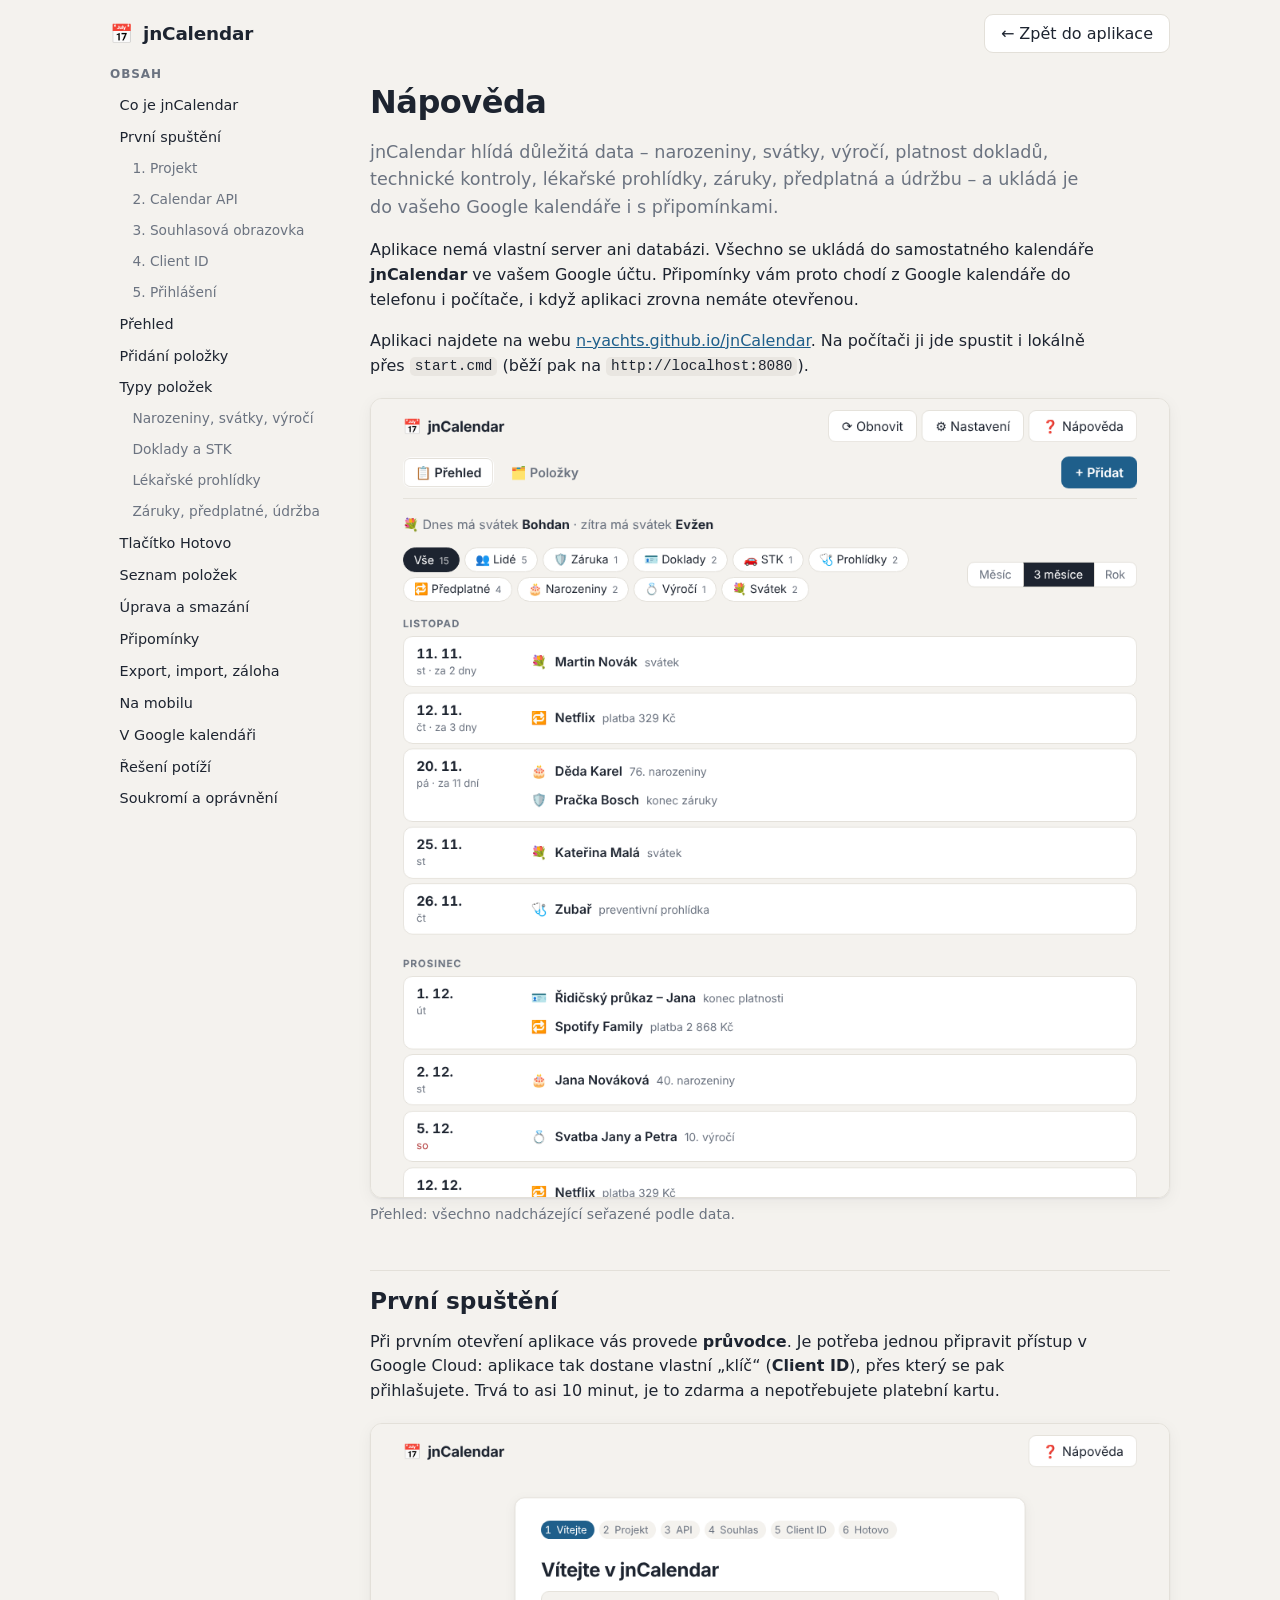
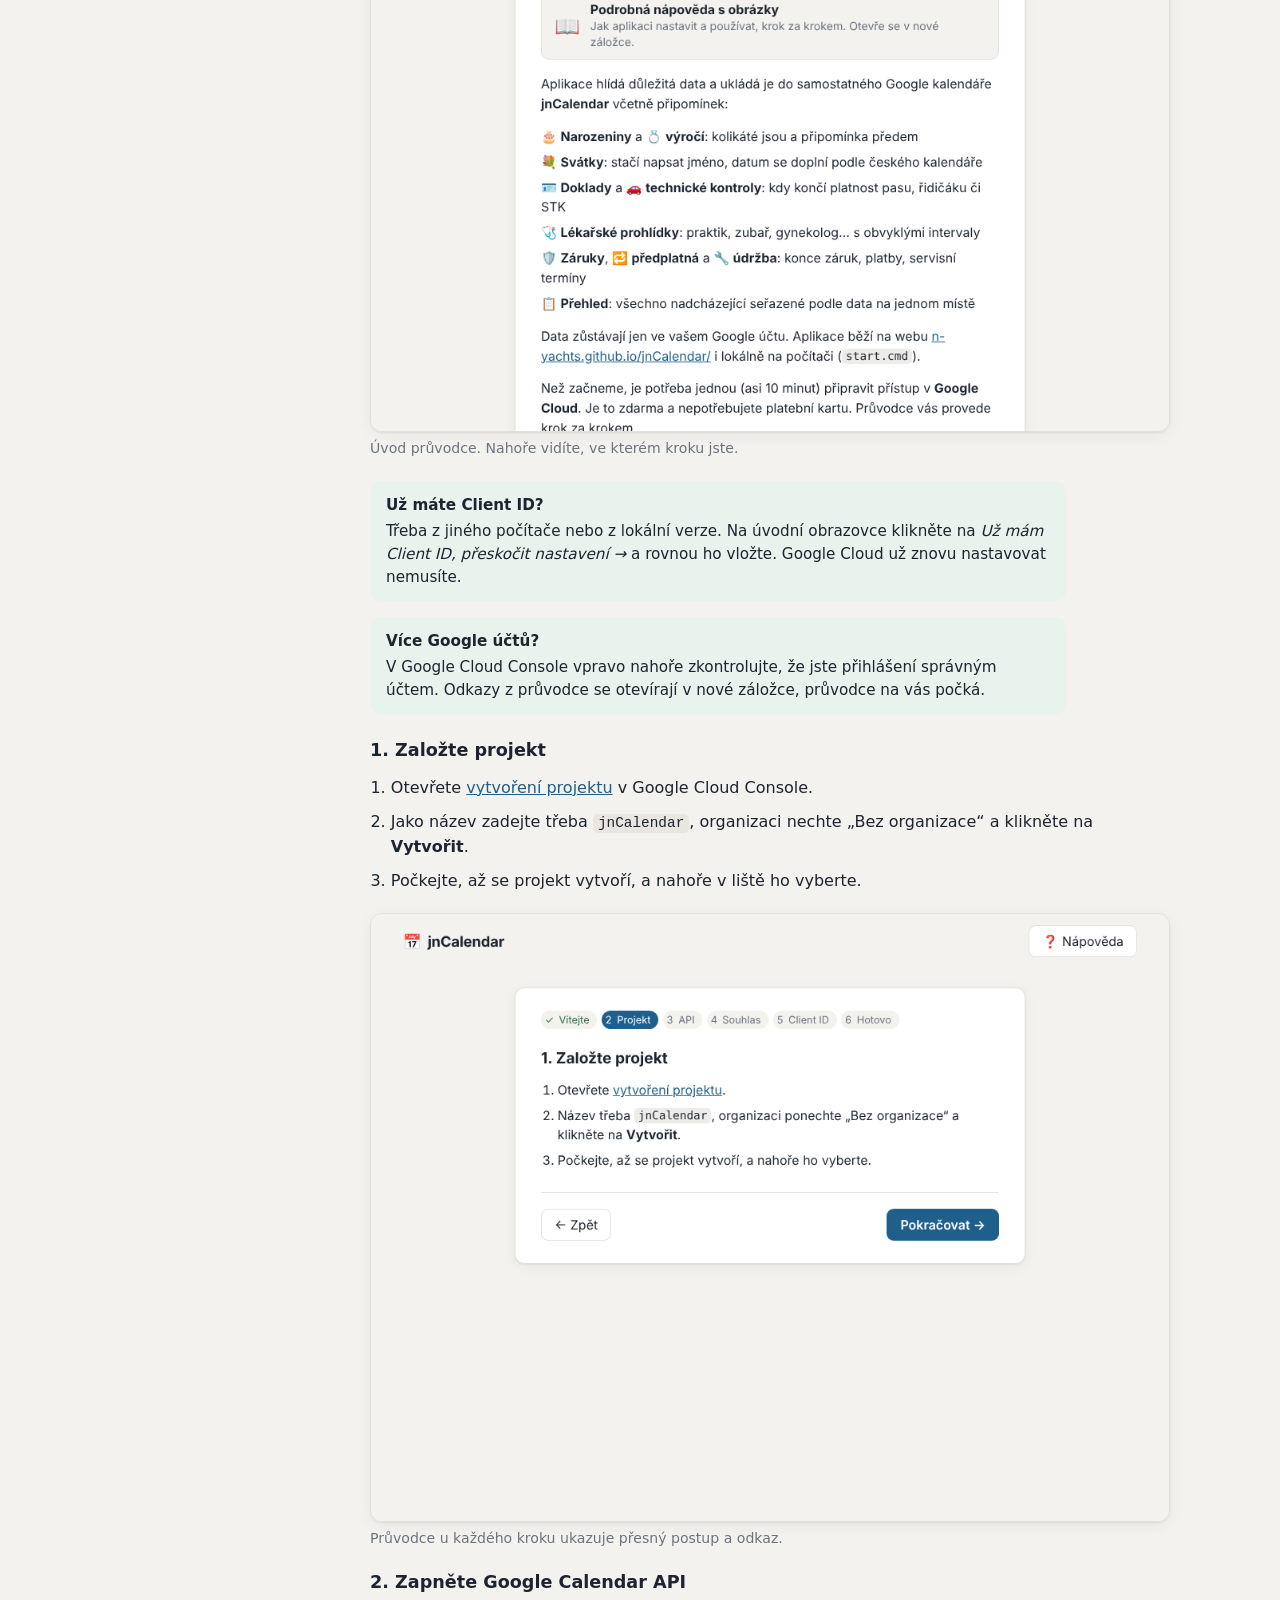
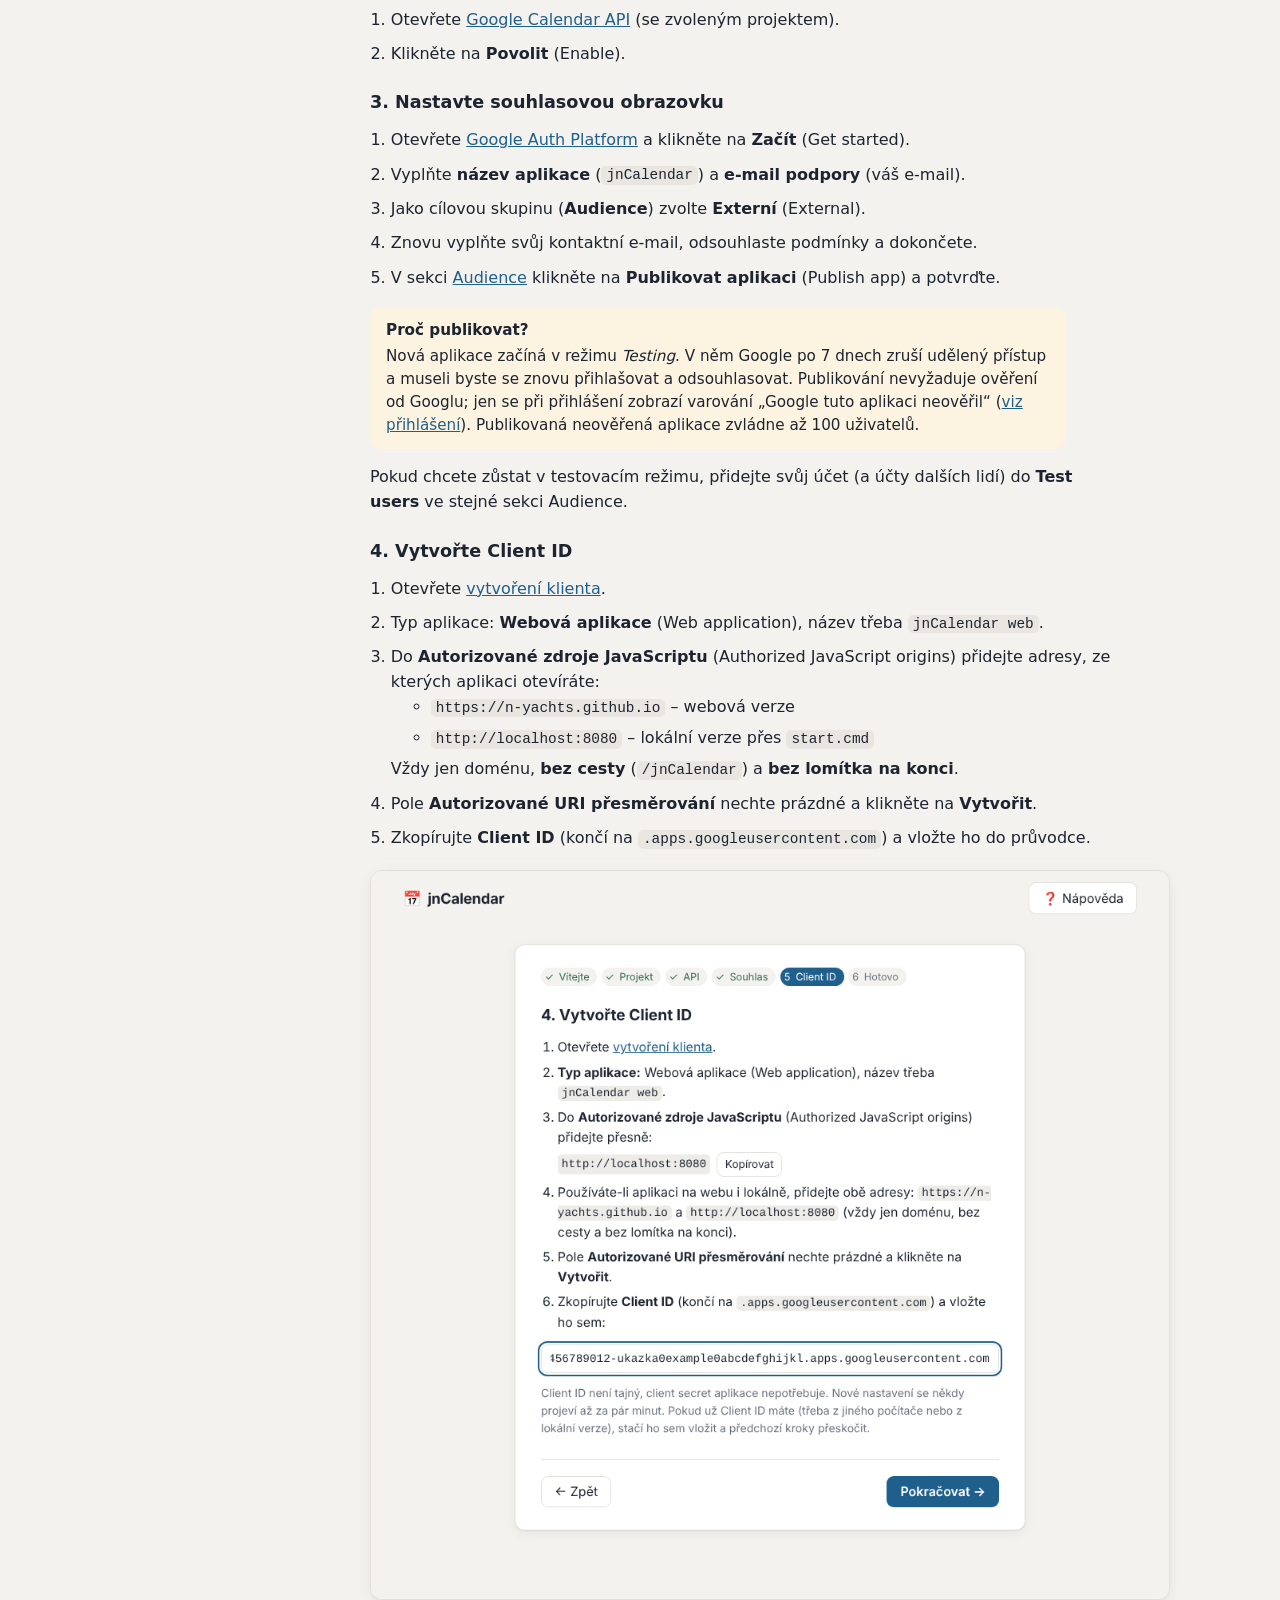
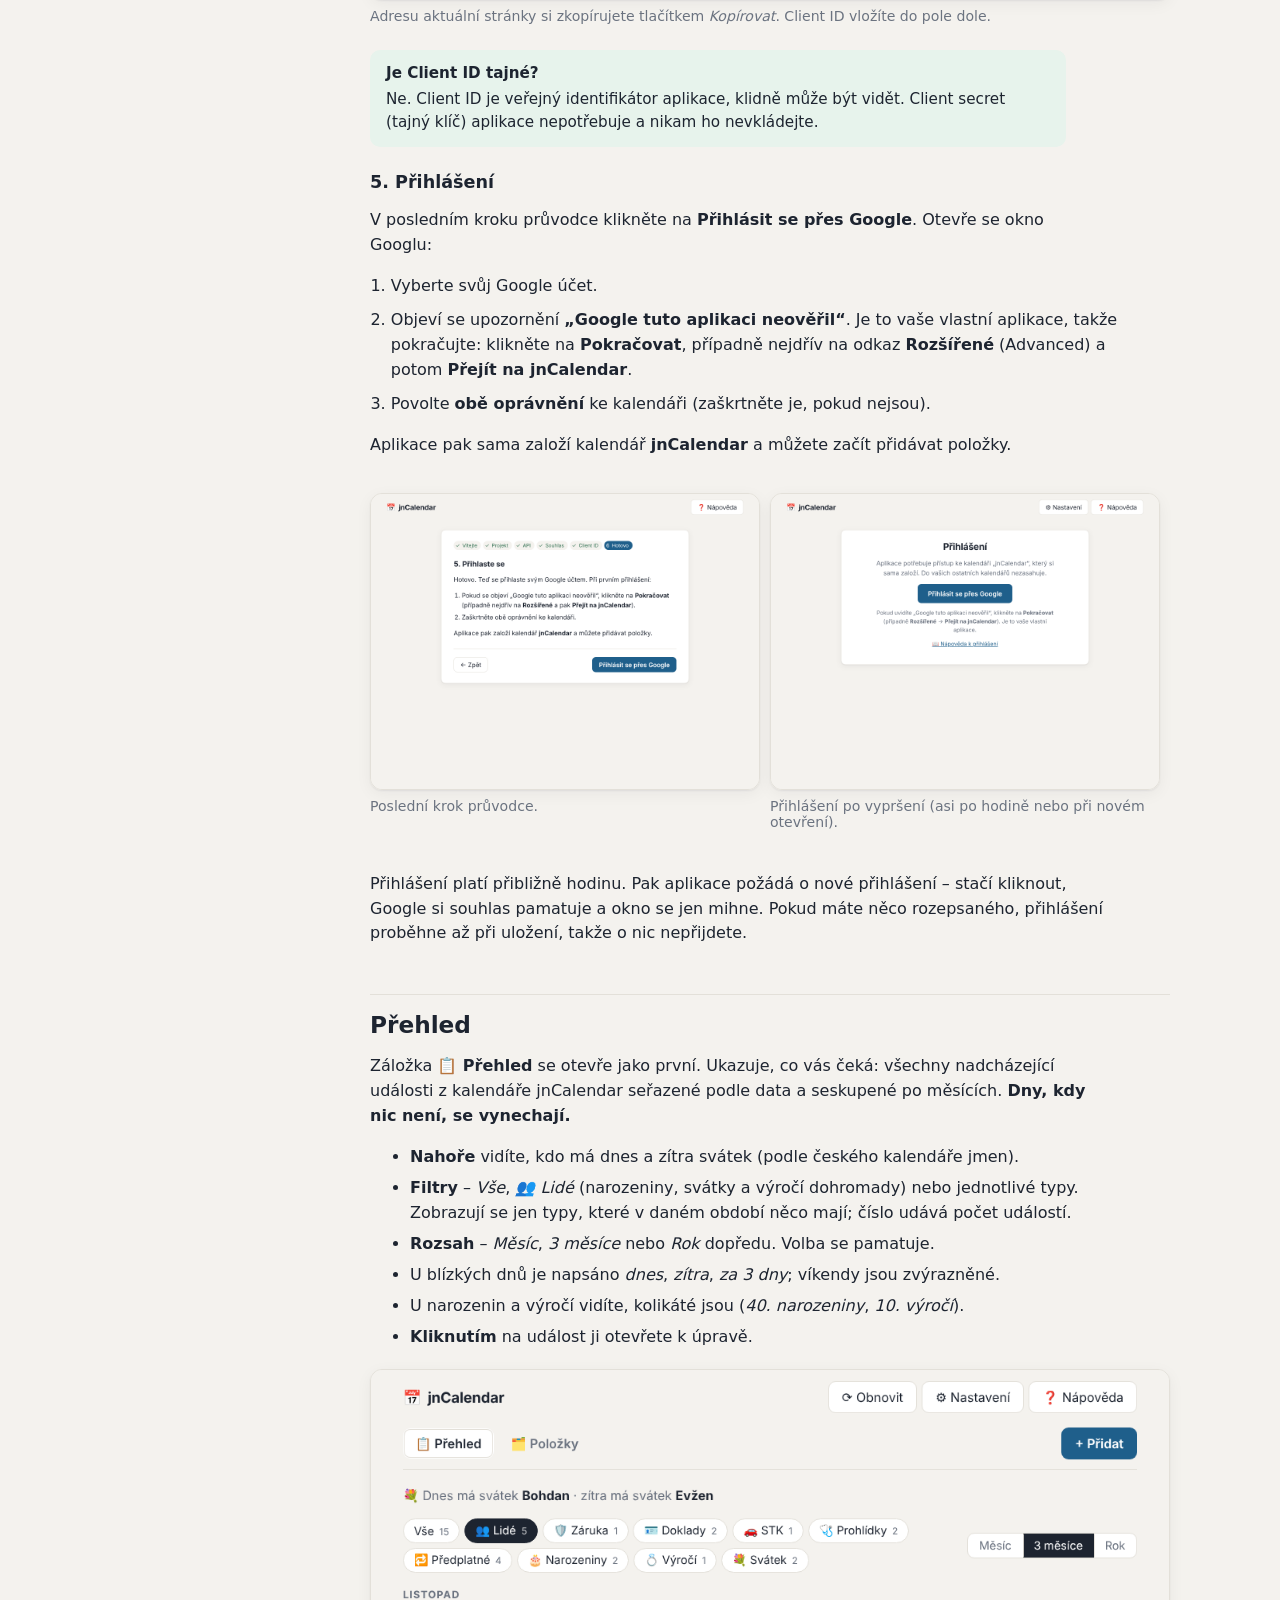
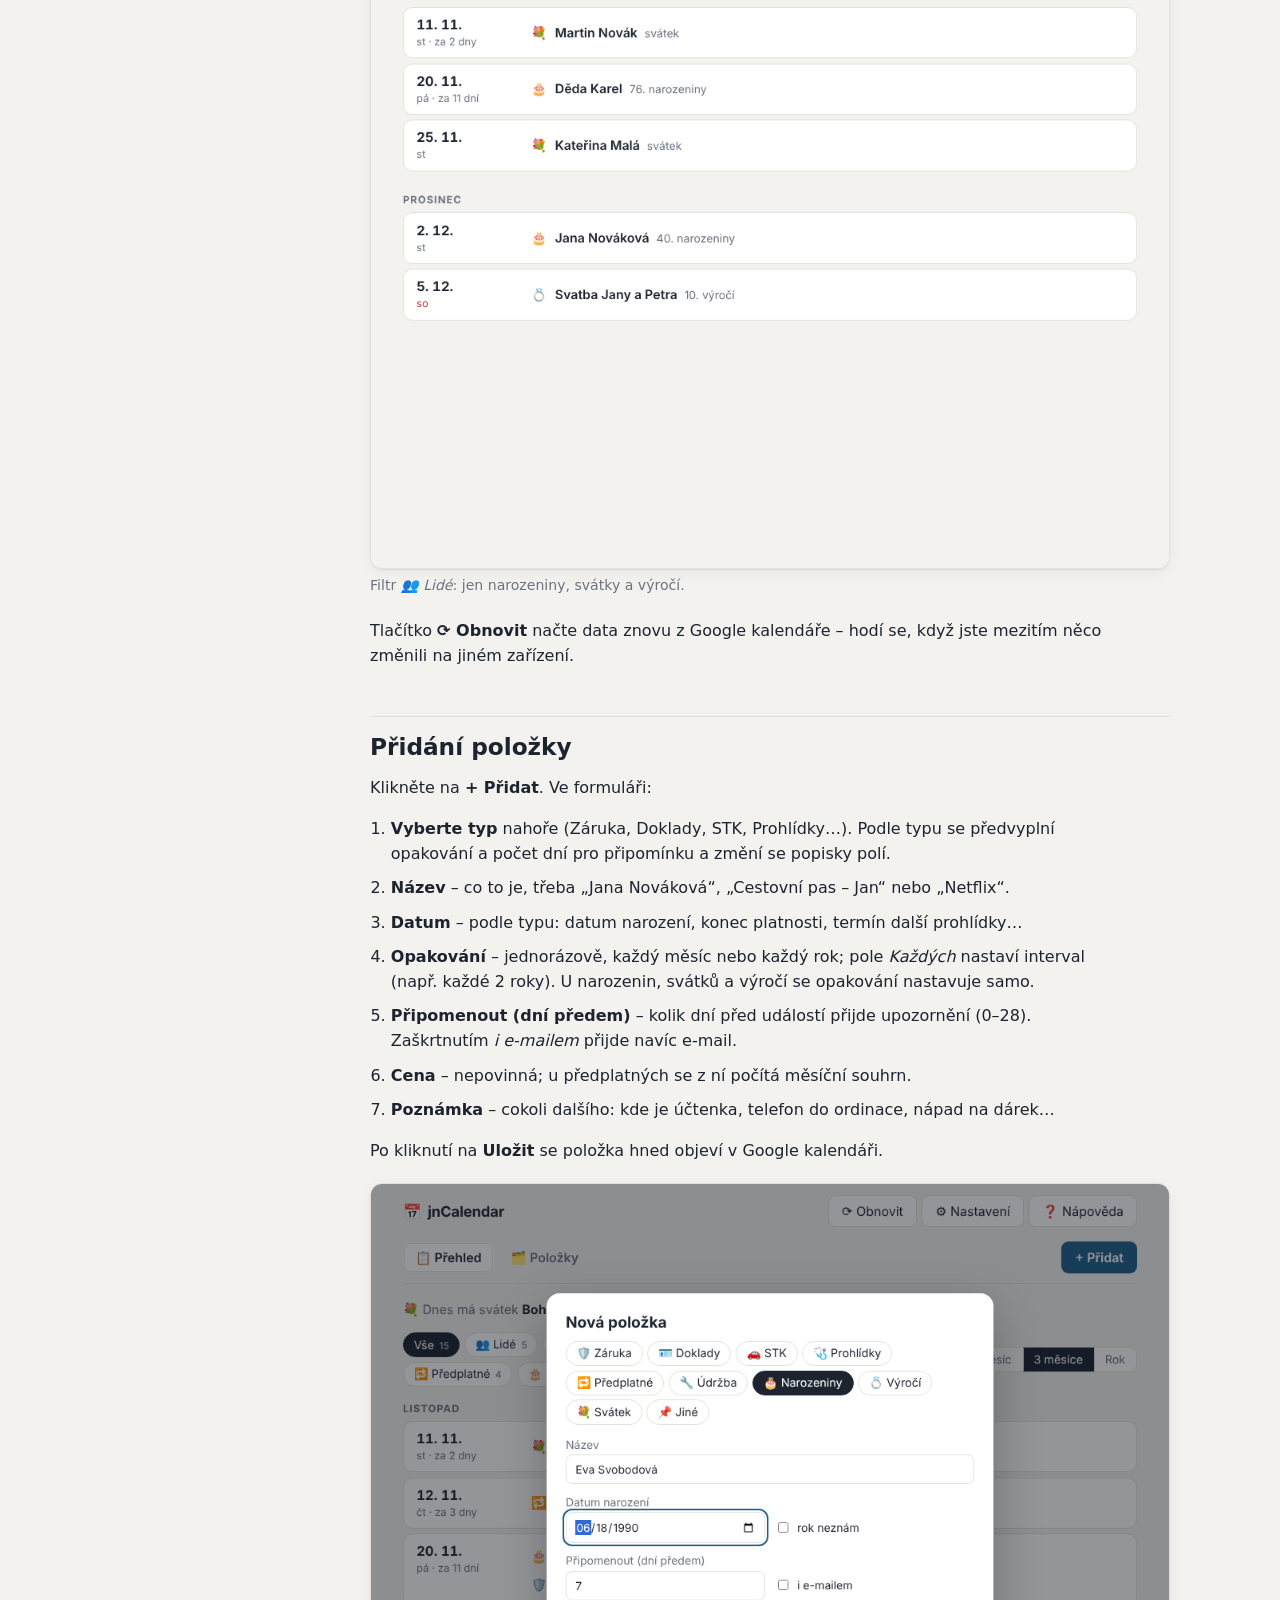
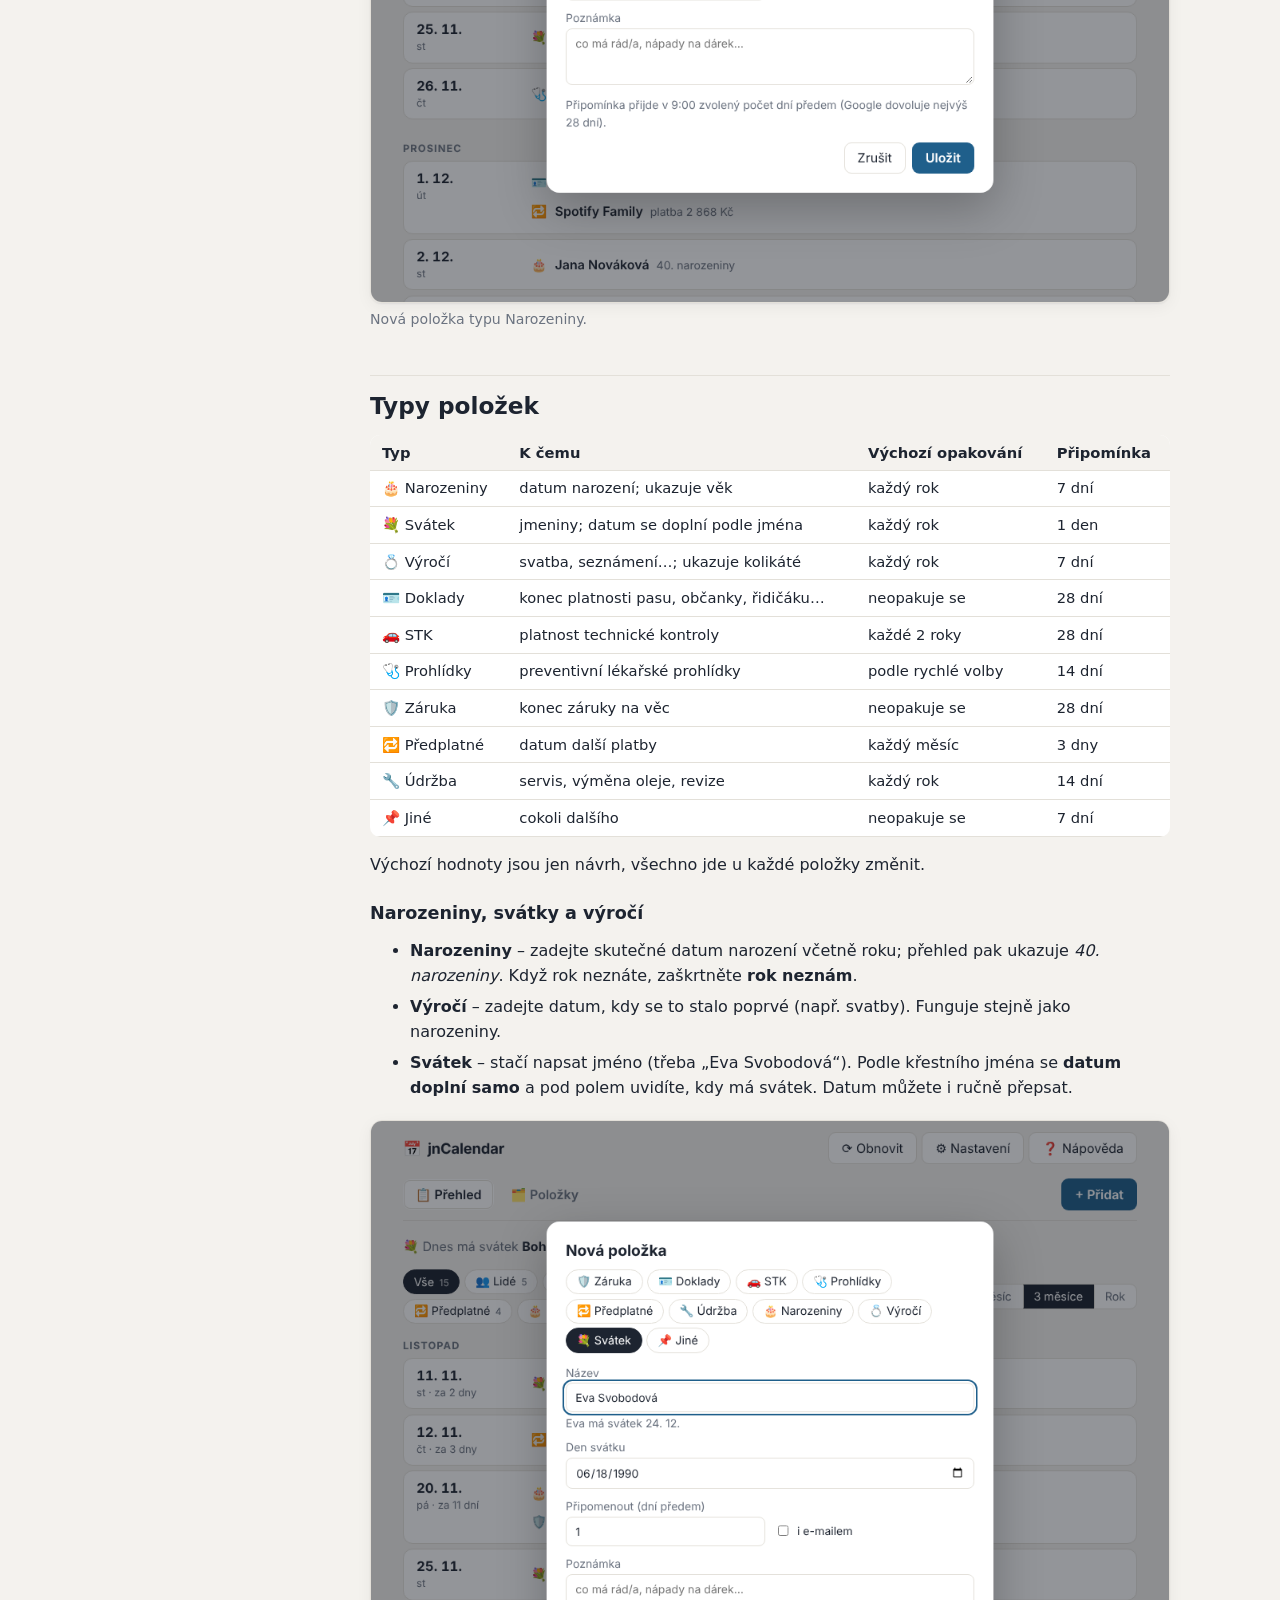
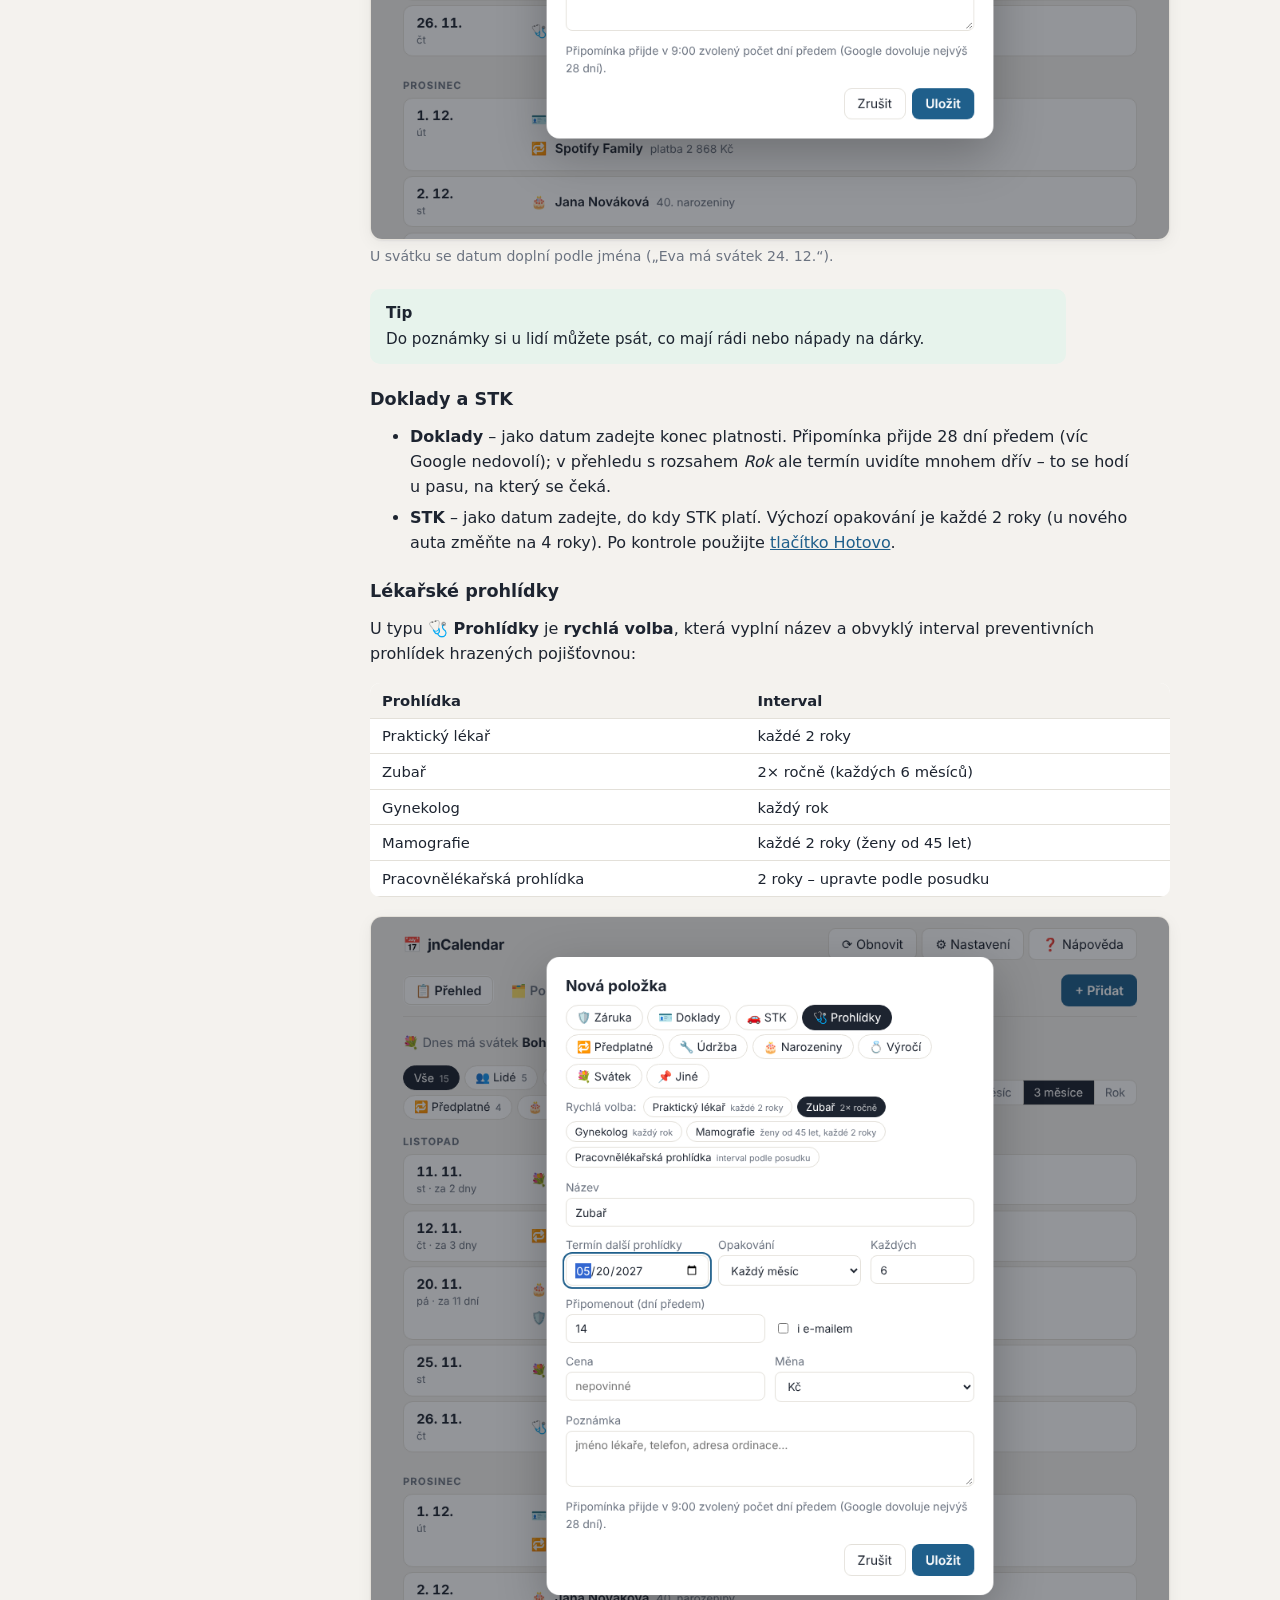
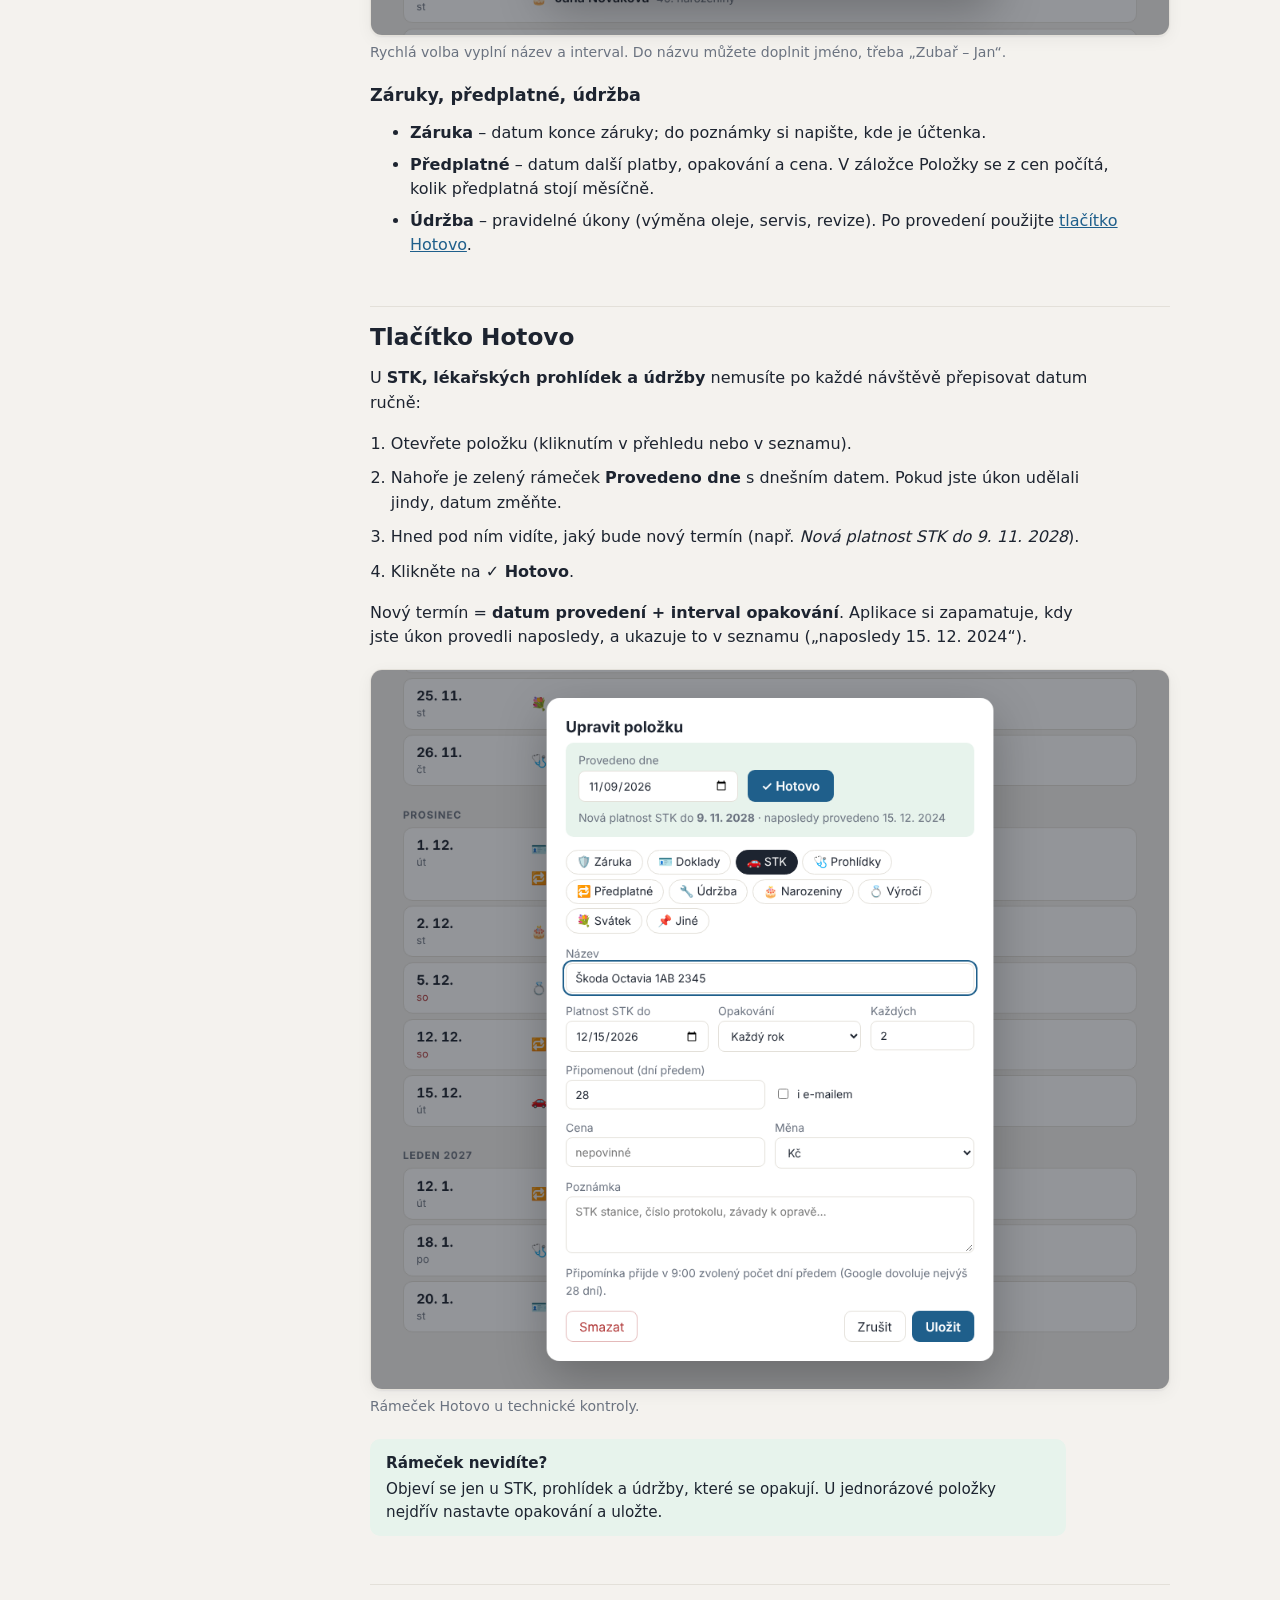
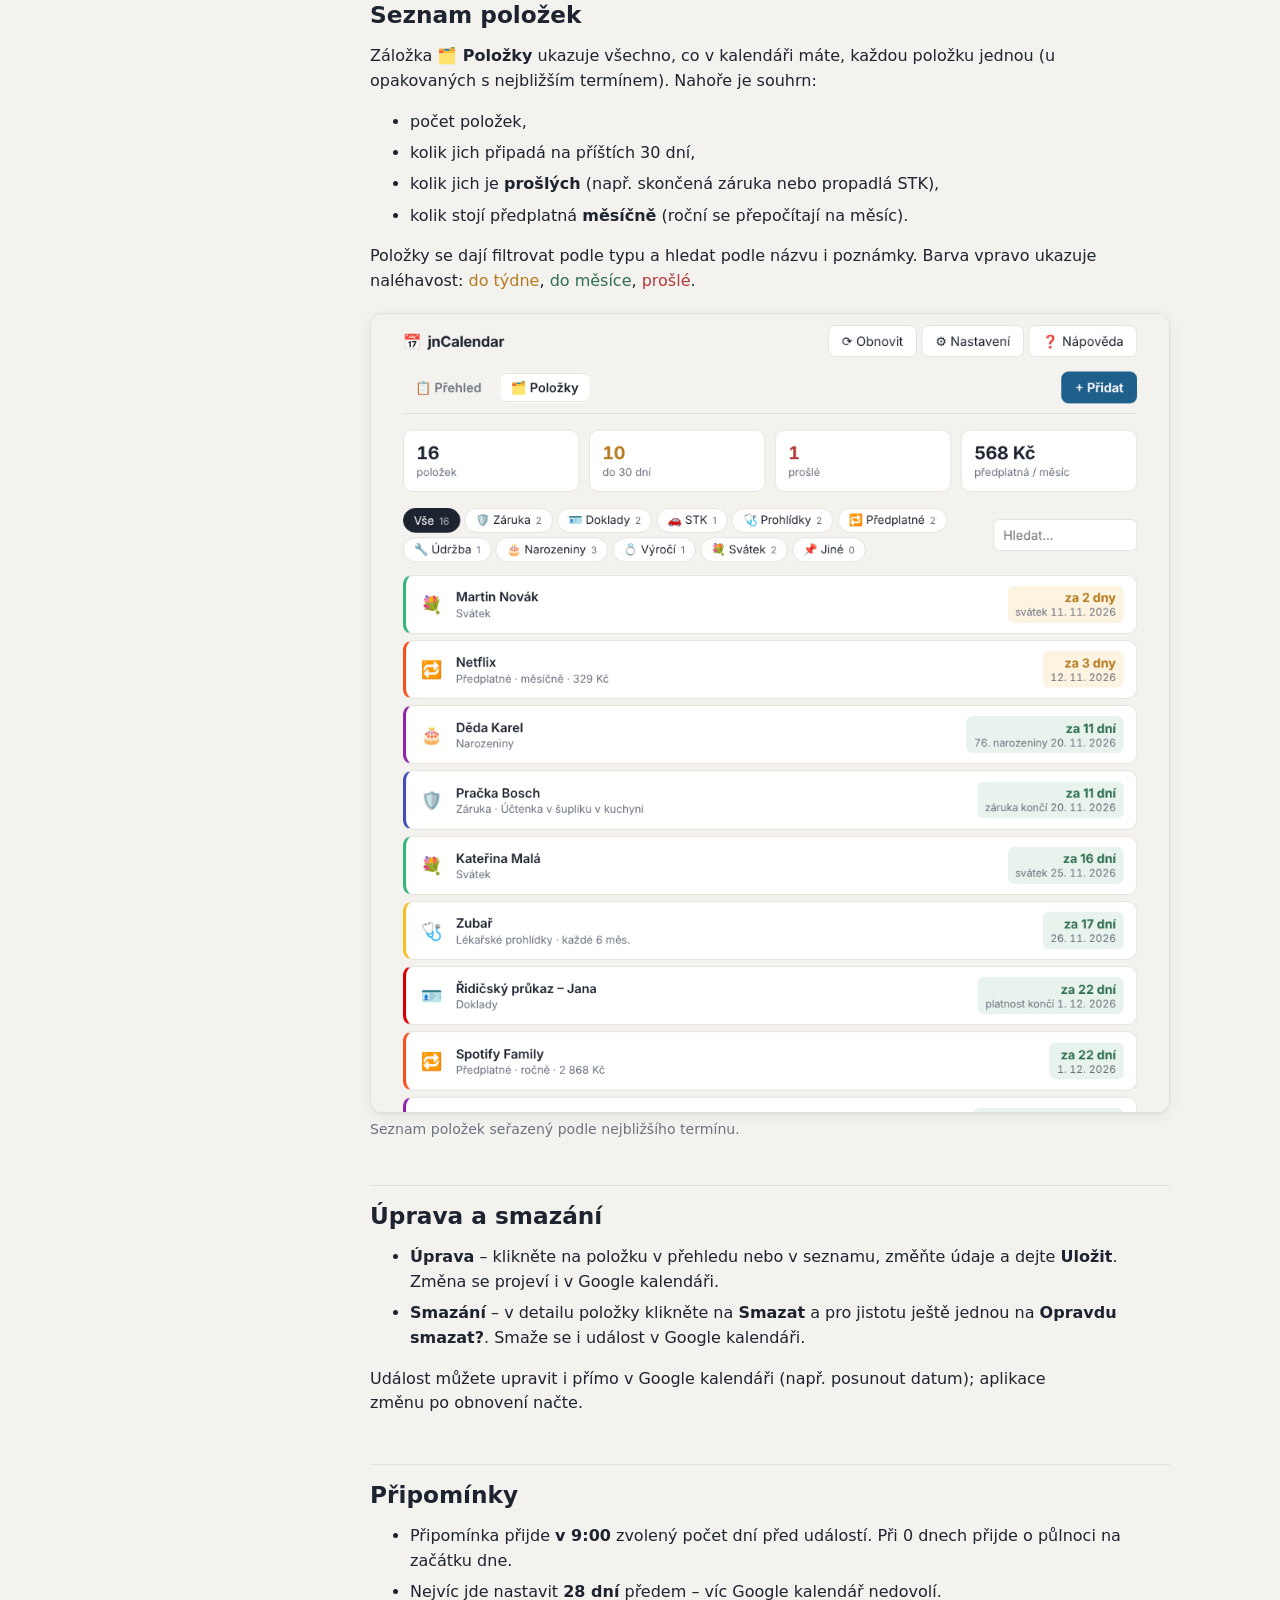
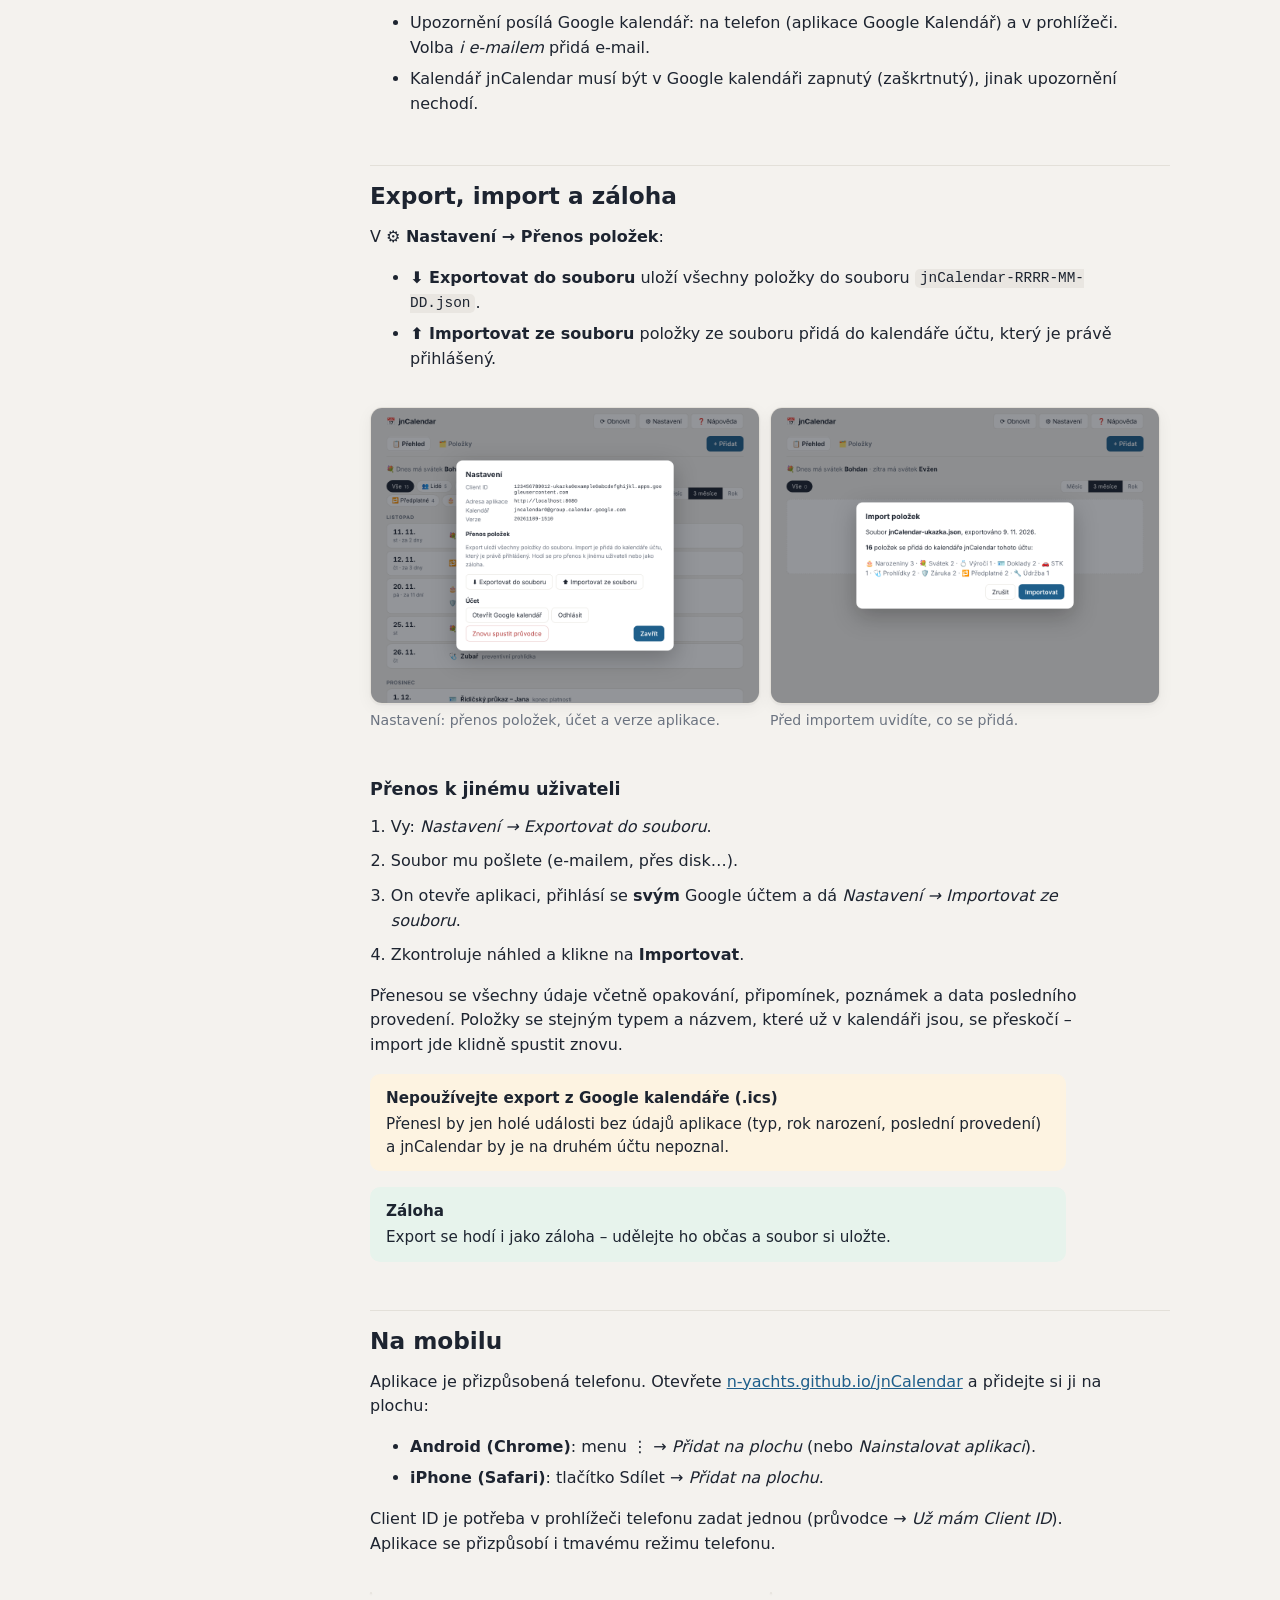
==== help.html @ 38c415c6 "Podrobná nápověda s náhledy obrazovek - help.html: nastavení Google Cloud, přihlášení, přehled, typy" ====
<!DOCTYPE html>
<html lang="cs">
<head>
  <meta charset="utf-8">
  <meta name="viewport" content="width=device-width, initial-scale=1">
  <title>Nápověda – jnCalendar</title>
  <link rel="icon" href="data:image/svg+xml,<svg xmlns='http://www.w3.org/2000/svg' viewBox='0 0 100 100'><text y='.9em' font-size='90'>📖</text></svg>">
  <link rel="stylesheet" href="styles.css?v=20261109-1510">
  <style>
    .help { display: grid; grid-template-columns: 220px 1fr; gap: 2.5rem; max-width: 1100px; margin: 0 auto; padding: 0 1.25rem 5rem; }
    .toc { position: sticky; top: 1rem; align-self: start; max-height: calc(100vh - 2rem); overflow: auto; font-size: .9rem; }
    .toc b { display: block; font-size: .75rem; text-transform: uppercase; letter-spacing: .08em; color: var(--muted); margin: 0 0 .5rem; }
    .toc ol { list-style: none; padding: 0; margin: 0; }
    .toc li { margin: 0; }
    .toc a { display: block; padding: .3rem .6rem; border-radius: 7px; color: var(--ink); text-decoration: none; }
    .toc a:hover { background: var(--surface); }
    .toc ol ol a { padding-left: 1.4rem; color: var(--muted); font-size: .86rem; }
    article { min-width: 0; }
    article section { padding-top: .5rem; margin-bottom: 2.5rem; scroll-margin-top: 1rem; }
    article h1 { font-size: 2rem; margin: .5rem 0 .5rem; }
    article h2 { font-size: 1.45rem; margin: 0 0 .8rem; padding-top: 1rem; border-top: 1px solid var(--line); }
    article h3 { font-size: 1.1rem; margin: 1.6rem 0 .5rem; scroll-margin-top: 1rem; }
    article p, article li { max-width: 72ch; }
    .lead { font-size: 1.1rem; color: var(--muted); max-width: 64ch; }
    figure { margin: 1.2rem 0 1.6rem; }
    figure img { display: block; max-width: 100%; height: auto; border: 1px solid var(--line); border-radius: 12px; box-shadow: var(--shadow); }
    figure.phone img { max-width: 300px; }
    figure.half { display: inline-block; vertical-align: top; width: calc(50% - .6rem); margin-right: .6rem; }
    figcaption { color: var(--muted); font-size: .88rem; margin-top: .5rem; }
    .tip, .warn { border-radius: 10px; padding: .8rem 1rem; margin: 1rem 0; max-width: 72ch; font-size: .95rem; line-height: 1.5; }
    .tip { background: var(--soon-bg); }
    .warn { background: var(--warn-bg); }
    .tip b:first-child, .warn b:first-child { display: block; margin-bottom: .2rem; }
    table { border-collapse: collapse; width: 100%; max-width: 820px; font-size: .92rem; margin: 1rem 0; background: var(--surface); border-radius: 10px; overflow: hidden; }
    th, td { text-align: left; padding: .55rem .75rem; border-bottom: 1px solid var(--line); vertical-align: top; }
    th { background: var(--bg); font-weight: 600; }
    kbd { font-family: inherit; font-size: .85em; border: 1px solid var(--line); border-bottom-width: 2px; border-radius: 5px; padding: .05em .4em; background: var(--surface); }
    .steps-list > li { margin-bottom: .6rem; }
    .back { display: inline-block; margin: 1rem 0 0; }
    details.faq { background: var(--surface); border: 1px solid var(--line); border-radius: 10px; padding: .7rem 1rem; margin: .5rem 0; max-width: 72ch; }
    details.faq summary { color: var(--ink); font-weight: 600; }
    details.faq p { margin: .6rem 0 .2rem; }
    @media (max-width: 860px) {
      .help { grid-template-columns: 1fr; gap: 0; }
      .toc { position: static; max-height: none; background: var(--surface); border: 1px solid var(--line); border-radius: 12px; padding: 1rem; margin-bottom: 1.5rem; }
      figure.half { display: block; width: auto; margin-right: 0; }
    }
  </style>
</head>
<body>
  <header class="topbar" style="max-width:1100px">
    <a class="brand" href="./" style="text-decoration:none;color:inherit"><span class="logo">📅</span> jnCalendar</a>
    <nav class="top-actions"><a class="btn ghost" href="./">← Zpět do aplikace</a></nav>
  </header>

  <div class="help">
    <nav class="toc" aria-label="Obsah">
      <b>Obsah</b>
      <ol>
        <li><a href="#uvod">Co je jnCalendar</a></li>
        <li><a href="#nastaveni">První spuštění</a>
          <ol>
            <li><a href="#krok-projekt">1. Projekt</a></li>
            <li><a href="#krok-api">2. Calendar API</a></li>
            <li><a href="#krok-souhlas">3. Souhlasová obrazovka</a></li>
            <li><a href="#krok-client">4. Client ID</a></li>
            <li><a href="#prihlaseni">5. Přihlášení</a></li>
          </ol>
        </li>
        <li><a href="#prehled">Přehled</a></li>
        <li><a href="#pridani">Přidání položky</a></li>
        <li><a href="#typy">Typy položek</a>
          <ol>
            <li><a href="#lide">Narozeniny, svátky, výročí</a></li>
            <li><a href="#doklady">Doklady a STK</a></li>
            <li><a href="#prohlidky">Lékařské prohlídky</a></li>
            <li><a href="#ostatni">Záruky, předplatné, údržba</a></li>
          </ol>
        </li>
        <li><a href="#hotovo">Tlačítko Hotovo</a></li>
        <li><a href="#polozky">Seznam položek</a></li>
        <li><a href="#uprava">Úprava a smazání</a></li>
        <li><a href="#pripominky">Připomínky</a></li>
        <li><a href="#prenos">Export, import, záloha</a></li>
        <li><a href="#mobil">Na mobilu</a></li>
        <li><a href="#google">V Google kalendáři</a></li>
        <li><a href="#potize">Řešení potíží</a></li>
        <li><a href="#soukromi">Soukromí a oprávnění</a></li>
      </ol>
    </nav>

    <article>
      <!-- ================================================================ -->
      <section id="uvod">
        <h1>Nápověda</h1>
        <p class="lead">jnCalendar hlídá důležitá data – narozeniny, svátky, výročí, platnost dokladů,
          technické kontroly, lékařské prohlídky, záruky, předplatná a údržbu – a ukládá je do
          vašeho Google kalendáře i s připomínkami.</p>
        <p>Aplikace nemá vlastní server ani databázi. Všechno se ukládá do samostatného kalendáře
          <b>jnCalendar</b> ve vašem Google účtu. Připomínky vám proto chodí z Google kalendáře do
          telefonu i počítače, i když aplikaci zrovna nemáte otevřenou.</p>
        <p>Aplikaci najdete na webu <a href="https://n-yachts.github.io/jnCalendar/">n-yachts.github.io/jnCalendar</a>.
          Na počítači ji jde spustit i lokálně přes <code>start.cmd</code> (běží pak na <code>http://localhost:8080</code>).</p>
        <figure>
          <img src="help/img/prehled.png?v=20261109-1510" alt="Přehled nadcházejících událostí" loading="lazy" width="1000" height="1000">
          <figcaption>Přehled: všechno nadcházející seřazené podle data.</figcaption>
        </figure>
      </section>

      <!-- ================================================================ -->
      <section id="nastaveni">
        <h2>První spuštění</h2>
        <p>Při prvním otevření aplikace vás provede <b>průvodce</b>. Je potřeba jednou připravit přístup
          v Google Cloud: aplikace tak dostane vlastní „klíč“ (<b>Client ID</b>), přes který se pak
          přihlašujete. Trvá to asi 10 minut, je to zdarma a nepotřebujete platební kartu.</p>
        <figure>
          <img src="help/img/pruvodce-uvod.png?v=20261109-1510" alt="Úvodní obrazovka průvodce" loading="lazy" width="1000" height="760">
          <figcaption>Úvod průvodce. Nahoře vidíte, ve kterém kroku jste.</figcaption>
        </figure>
        <div class="tip"><b>Už máte Client ID?</b>
          Třeba z jiného počítače nebo z lokální verze. Na úvodní obrazovce klikněte na
          <i>Už mám Client ID, přeskočit nastavení →</i> a rovnou ho vložte. Google Cloud už znovu
          nastavovat nemusíte.</div>
        <div class="tip"><b>Více Google účtů?</b>
          V Google Cloud Console vpravo nahoře zkontrolujte, že jste přihlášení správným účtem.
          Odkazy z průvodce se otevírají v nové záložce, průvodce na vás počká.</div>

        <h3 id="krok-projekt">1. Založte projekt</h3>
        <ol class="steps-list">
          <li>Otevřete <a href="https://console.cloud.google.com/projectcreate" target="_blank" rel="noopener">vytvoření projektu</a> v Google Cloud Console.</li>
          <li>Jako název zadejte třeba <code>jnCalendar</code>, organizaci nechte „Bez organizace“ a klikněte na <b>Vytvořit</b>.</li>
          <li>Počkejte, až se projekt vytvoří, a nahoře v liště ho vyberte.</li>
        </ol>
        <figure>
          <img src="help/img/pruvodce-projekt.png?v=20261109-1510" alt="Krok průvodce: projekt" loading="lazy" width="1000" height="760">
          <figcaption>Průvodce u každého kroku ukazuje přesný postup a odkaz.</figcaption>
        </figure>

        <h3 id="krok-api">2. Zapněte Google Calendar API</h3>
        <ol class="steps-list">
          <li>Otevřete <a href="https://console.cloud.google.com/apis/library/calendar-json.googleapis.com" target="_blank" rel="noopener">Google Calendar API</a> (se zvoleným projektem).</li>
          <li>Klikněte na <b>Povolit</b> (Enable).</li>
        </ol>

        <h3 id="krok-souhlas">3. Nastavte souhlasovou obrazovku</h3>
        <ol class="steps-list">
          <li>Otevřete <a href="https://console.cloud.google.com/auth/overview" target="_blank" rel="noopener">Google Auth Platform</a> a klikněte na <b>Začít</b> (Get started).</li>
          <li>Vyplňte <b>název aplikace</b> (<code>jnCalendar</code>) a <b>e-mail podpory</b> (váš e-mail).</li>
          <li>Jako cílovou skupinu (<b>Audience</b>) zvolte <b>Externí</b> (External).</li>
          <li>Znovu vyplňte svůj kontaktní e-mail, odsouhlaste podmínky a dokončete.</li>
          <li>V sekci <a href="https://console.cloud.google.com/auth/audience" target="_blank" rel="noopener">Audience</a> klikněte na <b>Publikovat aplikaci</b> (Publish app) a potvrďte.</li>
        </ol>
        <div class="warn"><b>Proč publikovat?</b>
          Nová aplikace začíná v režimu <i>Testing</i>. V něm Google po 7 dnech zruší udělený přístup
          a museli byste se znovu přihlašovat a odsouhlasovat. Publikování nevyžaduje ověření od Googlu;
          jen se při přihlášení zobrazí varování „Google tuto aplikaci neověřil“
          (<a href="#prihlaseni">viz přihlášení</a>). Publikovaná neověřená aplikace zvládne až 100 uživatelů.</div>
        <p>Pokud chcete zůstat v testovacím režimu, přidejte svůj účet (a účty dalších lidí) do
          <b>Test users</b> ve stejné sekci Audience.</p>

        <h3 id="krok-client">4. Vytvořte Client ID</h3>
        <ol class="steps-list">
          <li>Otevřete <a href="https://console.cloud.google.com/auth/clients/create" target="_blank" rel="noopener">vytvoření klienta</a>.</li>
          <li>Typ aplikace: <b>Webová aplikace</b> (Web application), název třeba <code>jnCalendar web</code>.</li>
          <li>Do <b>Autorizované zdroje JavaScriptu</b> (Authorized JavaScript origins) přidejte adresy,
            ze kterých aplikaci otevíráte:
            <ul>
              <li><code>https://n-yachts.github.io</code> – webová verze</li>
              <li><code>http://localhost:8080</code> – lokální verze přes <code>start.cmd</code></li>
            </ul>
            Vždy jen doménu, <b>bez cesty</b> (<code>/jnCalendar</code>) a <b>bez lomítka na konci</b>.</li>
          <li>Pole <b>Autorizované URI přesměrování</b> nechte prázdné a klikněte na <b>Vytvořit</b>.</li>
          <li>Zkopírujte <b>Client ID</b> (končí na <code>.apps.googleusercontent.com</code>) a vložte ho do průvodce.</li>
        </ol>
        <figure>
          <img src="help/img/pruvodce-client-id.png?v=20261109-1510" alt="Krok průvodce: Client ID" loading="lazy">
          <figcaption>Adresu aktuální stránky si zkopírujete tlačítkem <i>Kopírovat</i>. Client ID vložíte do pole dole.</figcaption>
        </figure>
        <div class="tip"><b>Je Client ID tajné?</b>
          Ne. Client ID je veřejný identifikátor aplikace, klidně může být vidět. Client secret
          (tajný klíč) aplikace nepotřebuje a nikam ho nevkládejte.</div>

        <h3 id="prihlaseni">5. Přihlášení</h3>
        <p>V posledním kroku průvodce klikněte na <b>Přihlásit se přes Google</b>. Otevře se okno Googlu:</p>
        <ol class="steps-list">
          <li>Vyberte svůj Google účet.</li>
          <li>Objeví se upozornění <b>„Google tuto aplikaci neověřil“</b>. Je to vaše vlastní aplikace, takže
            pokračujte: klikněte na <b>Pokračovat</b>, případně nejdřív na odkaz <b>Rozšířené</b> (Advanced)
            a potom <b>Přejít na jnCalendar</b>.</li>
          <li>Povolte <b>obě oprávnění</b> ke kalendáři (zaškrtněte je, pokud nejsou).</li>
        </ol>
        <p>Aplikace pak sama založí kalendář <b>jnCalendar</b> a můžete začít přidávat položky.</p>
        <figure class="half">
          <img src="help/img/pruvodce-hotovo.png?v=20261109-1510" alt="Poslední krok průvodce" loading="lazy">
          <figcaption>Poslední krok průvodce.</figcaption>
        </figure><figure class="half">
          <img src="help/img/prihlaseni.png?v=20261109-1510" alt="Obrazovka přihlášení" loading="lazy">
          <figcaption>Přihlášení po vypršení (asi po hodině nebo při novém otevření).</figcaption>
        </figure>
        <p>Přihlášení platí přibližně hodinu. Pak aplikace požádá o nové přihlášení – stačí kliknout,
          Google si souhlas pamatuje a okno se jen mihne. Pokud máte něco rozepsaného, přihlášení
          proběhne až při uložení, takže o nic nepřijdete.</p>
      </section>

      <!-- ================================================================ -->
      <section id="prehled">
        <h2>Přehled</h2>
        <p>Záložka <b>📋 Přehled</b> se otevře jako první. Ukazuje, co vás čeká: všechny nadcházející
          události z kalendáře jnCalendar seřazené podle data a seskupené po měsících.
          <b>Dny, kdy nic není, se vynechají.</b></p>
        <ul>
          <li><b>Nahoře</b> vidíte, kdo má dnes a zítra svátek (podle českého kalendáře jmen).</li>
          <li><b>Filtry</b> – <i>Vše</i>, <i>👥 Lidé</i> (narozeniny, svátky a výročí dohromady) nebo jednotlivé typy.
            Zobrazují se jen typy, které v daném období něco mají; číslo udává počet událostí.</li>
          <li><b>Rozsah</b> – <i>Měsíc</i>, <i>3 měsíce</i> nebo <i>Rok</i> dopředu. Volba se pamatuje.</li>
          <li>U blízkých dnů je napsáno <i>dnes</i>, <i>zítra</i>, <i>za 3 dny</i>; víkendy jsou zvýrazněné.</li>
          <li>U narozenin a výročí vidíte, kolikáté jsou (<i>40. narozeniny</i>, <i>10. výročí</i>).</li>
          <li><b>Kliknutím</b> na událost ji otevřete k úpravě.</li>
        </ul>
        <figure>
          <img src="help/img/prehled-lide.png?v=20261109-1510" alt="Přehled s filtrem Lidé" loading="lazy">
          <figcaption>Filtr <i>👥 Lidé</i>: jen narozeniny, svátky a výročí.</figcaption>
        </figure>
        <p>Tlačítko <b>⟳ Obnovit</b> načte data znovu z Google kalendáře – hodí se, když jste
          mezitím něco změnili na jiném zařízení.</p>
      </section>

      <!-- ================================================================ -->
      <section id="pridani">
        <h2>Přidání položky</h2>
        <p>Klikněte na <b>+ Přidat</b>. Ve formuláři:</p>
        <ol class="steps-list">
          <li><b>Vyberte typ</b> nahoře (Záruka, Doklady, STK, Prohlídky…). Podle typu se předvyplní
            opakování a počet dní pro připomínku a změní se popisky polí.</li>
          <li><b>Název</b> – co to je, třeba „Jana Nováková“, „Cestovní pas – Jan“ nebo „Netflix“.</li>
          <li><b>Datum</b> – podle typu: datum narození, konec platnosti, termín další prohlídky…</li>
          <li><b>Opakování</b> – jednorázově, každý měsíc nebo každý rok; pole <i>Každých</i> nastaví
            interval (např. každé 2 roky). U narozenin, svátků a výročí se opakování nastavuje samo.</li>
          <li><b>Připomenout (dní předem)</b> – kolik dní před událostí přijde upozornění (0–28).
            Zaškrtnutím <i>i e-mailem</i> přijde navíc e-mail.</li>
          <li><b>Cena</b> – nepovinná; u předplatných se z ní počítá měsíční souhrn.</li>
          <li><b>Poznámka</b> – cokoli dalšího: kde je účtenka, telefon do ordinace, nápad na dárek…</li>
        </ol>
        <p>Po kliknutí na <b>Uložit</b> se položka hned objeví v Google kalendáři.</p>
        <figure>
          <img src="help/img/formular-narozeniny.png?v=20261109-1510" alt="Formulář nové položky – narozeniny" loading="lazy">
          <figcaption>Nová položka typu Narozeniny.</figcaption>
        </figure>
      </section>

      <!-- ================================================================ -->
      <section id="typy">
        <h2>Typy položek</h2>
        <table>
          <thead><tr><th>Typ</th><th>K čemu</th><th>Výchozí opakování</th><th>Připomínka</th></tr></thead>
          <tbody>
            <tr><td>🎂 Narozeniny</td><td>datum narození; ukazuje věk</td><td>každý rok</td><td>7 dní</td></tr>
            <tr><td>💐 Svátek</td><td>jmeniny; datum se doplní podle jména</td><td>každý rok</td><td>1 den</td></tr>
            <tr><td>💍 Výročí</td><td>svatba, seznámení…; ukazuje kolikáté</td><td>každý rok</td><td>7 dní</td></tr>
            <tr><td>🪪 Doklady</td><td>konec platnosti pasu, občanky, řidičáku…</td><td>neopakuje se</td><td>28 dní</td></tr>
            <tr><td>🚗 STK</td><td>platnost technické kontroly</td><td>každé 2 roky</td><td>28 dní</td></tr>
            <tr><td>🩺 Prohlídky</td><td>preventivní lékařské prohlídky</td><td>podle rychlé volby</td><td>14 dní</td></tr>
            <tr><td>🛡️ Záruka</td><td>konec záruky na věc</td><td>neopakuje se</td><td>28 dní</td></tr>
            <tr><td>🔁 Předplatné</td><td>datum další platby</td><td>každý měsíc</td><td>3 dny</td></tr>
            <tr><td>🔧 Údržba</td><td>servis, výměna oleje, revize</td><td>každý rok</td><td>14 dní</td></tr>
            <tr><td>📌 Jiné</td><td>cokoli dalšího</td><td>neopakuje se</td><td>7 dní</td></tr>
          </tbody>
        </table>
        <p>Výchozí hodnoty jsou jen návrh, všechno jde u každé položky změnit.</p>

        <h3 id="lide">Narozeniny, svátky a výročí</h3>
        <ul>
          <li><b>Narozeniny</b> – zadejte skutečné datum narození včetně roku; přehled pak ukazuje
            <i>40. narozeniny</i>. Když rok neznáte, zaškrtněte <b>rok neznám</b>.</li>
          <li><b>Výročí</b> – zadejte datum, kdy se to stalo poprvé (např. svatby). Funguje stejně jako narozeniny.</li>
          <li><b>Svátek</b> – stačí napsat jméno (třeba „Eva Svobodová“). Podle křestního jména se
            <b>datum doplní samo</b> a pod polem uvidíte, kdy má svátek. Datum můžete i ručně přepsat.</li>
        </ul>
        <figure>
          <img src="help/img/formular-svatek.png?v=20261109-1510" alt="Formulář svátku s automaticky doplněným datem" loading="lazy">
          <figcaption>U svátku se datum doplní podle jména („Eva má svátek 24. 12.“).</figcaption>
        </figure>
        <div class="tip"><b>Tip</b> Do poznámky si u lidí můžete psát, co mají rádi nebo nápady na dárky.</div>

        <h3 id="doklady">Doklady a STK</h3>
        <ul>
          <li><b>Doklady</b> – jako datum zadejte konec platnosti. Připomínka přijde 28 dní předem
            (víc Google nedovolí); v přehledu s rozsahem <i>Rok</i> ale termín uvidíte mnohem dřív –
            to se hodí u pasu, na který se čeká.</li>
          <li><b>STK</b> – jako datum zadejte, do kdy STK platí. Výchozí opakování je každé 2 roky
            (u nového auta změňte na 4 roky). Po kontrole použijte <a href="#hotovo">tlačítko Hotovo</a>.</li>
        </ul>

        <h3 id="prohlidky">Lékařské prohlídky</h3>
        <p>U typu <b>🩺 Prohlídky</b> je <b>rychlá volba</b>, která vyplní název a obvyklý interval
          preventivních prohlídek hrazených pojišťovnou:</p>
        <table>
          <thead><tr><th>Prohlídka</th><th>Interval</th></tr></thead>
          <tbody>
            <tr><td>Praktický lékař</td><td>každé 2 roky</td></tr>
            <tr><td>Zubař</td><td>2× ročně (každých 6 měsíců)</td></tr>
            <tr><td>Gynekolog</td><td>každý rok</td></tr>
            <tr><td>Mamografie</td><td>každé 2 roky (ženy od 45 let)</td></tr>
            <tr><td>Pracovnělékařská prohlídka</td><td>2 roky – upravte podle posudku</td></tr>
          </tbody>
        </table>
        <figure>
          <img src="help/img/formular-prohlidky.png?v=20261109-1510" alt="Formulář prohlídky s rychlou volbou" loading="lazy">
          <figcaption>Rychlá volba vyplní název a interval. Do názvu můžete doplnit jméno, třeba „Zubař – Jan“.</figcaption>
        </figure>

        <h3 id="ostatni">Záruky, předplatné, údržba</h3>
        <ul>
          <li><b>Záruka</b> – datum konce záruky; do poznámky si napište, kde je účtenka.</li>
          <li><b>Předplatné</b> – datum další platby, opakování a cena. V záložce Položky se z cen
            počítá, kolik předplatná stojí měsíčně.</li>
          <li><b>Údržba</b> – pravidelné úkony (výměna oleje, servis, revize). Po provedení použijte
            <a href="#hotovo">tlačítko Hotovo</a>.</li>
        </ul>
      </section>

      <!-- ================================================================ -->
      <section id="hotovo">
        <h2>Tlačítko Hotovo</h2>
        <p>U <b>STK, lékařských prohlídek a údržby</b> nemusíte po každé návštěvě přepisovat datum ručně:</p>
        <ol class="steps-list">
          <li>Otevřete položku (kliknutím v přehledu nebo v seznamu).</li>
          <li>Nahoře je zelený rámeček <b>Provedeno dne</b> s dnešním datem. Pokud jste úkon udělali
            jindy, datum změňte.</li>
          <li>Hned pod ním vidíte, jaký bude nový termín (např. <i>Nová platnost STK do 9. 11. 2028</i>).</li>
          <li>Klikněte na <b>✓ Hotovo</b>.</li>
        </ol>
        <p>Nový termín = <b>datum provedení + interval opakování</b>. Aplikace si zapamatuje, kdy jste
          úkon provedli naposledy, a ukazuje to v seznamu („naposledy 15. 12. 2024“).</p>
        <figure>
          <img src="help/img/hotovo.png?v=20261109-1510" alt="Úprava STK s tlačítkem Hotovo" loading="lazy">
          <figcaption>Rámeček Hotovo u technické kontroly.</figcaption>
        </figure>
        <div class="tip"><b>Rámeček nevidíte?</b> Objeví se jen u STK, prohlídek a údržby, které se opakují.
          U jednorázové položky nejdřív nastavte opakování a uložte.</div>
      </section>

      <!-- ================================================================ -->
      <section id="polozky">
        <h2>Seznam položek</h2>
        <p>Záložka <b>🗂️ Položky</b> ukazuje všechno, co v kalendáři máte, každou položku jednou
          (u opakovaných s nejbližším termínem). Nahoře je souhrn:</p>
        <ul>
          <li>počet položek,</li>
          <li>kolik jich připadá na příštích 30 dní,</li>
          <li>kolik jich je <b>prošlých</b> (např. skončená záruka nebo propadlá STK),</li>
          <li>kolik stojí předplatná <b>měsíčně</b> (roční se přepočítají na měsíc).</li>
        </ul>
        <p>Položky se dají filtrovat podle typu a hledat podle názvu i poznámky. Barva vpravo
          ukazuje naléhavost: <span style="color:var(--warn)">do týdne</span>,
          <span style="color:var(--soon)">do měsíce</span>, <span style="color:var(--bad)">prošlé</span>.</p>
        <figure>
          <img src="help/img/polozky.png?v=20261109-1510" alt="Seznam položek se souhrnem" loading="lazy">
          <figcaption>Seznam položek seřazený podle nejbližšího termínu.</figcaption>
        </figure>
      </section>

      <!-- ================================================================ -->
      <section id="uprava">
        <h2>Úprava a smazání</h2>
        <ul>
          <li><b>Úprava</b> – klikněte na položku v přehledu nebo v seznamu, změňte údaje a dejte <b>Uložit</b>.
            Změna se projeví i v Google kalendáři.</li>
          <li><b>Smazání</b> – v detailu položky klikněte na <b>Smazat</b> a pro jistotu ještě jednou na
            <b>Opravdu smazat?</b>. Smaže se i událost v Google kalendáři.</li>
        </ul>
        <p>Událost můžete upravit i přímo v Google kalendáři (např. posunout datum); aplikace změnu
          po obnovení načte.</p>
      </section>

      <!-- ================================================================ -->
      <section id="pripominky">
        <h2>Připomínky</h2>
        <ul>
          <li>Připomínka přijde <b>v 9:00</b> zvolený počet dní před událostí. Při 0 dnech přijde o půlnoci na začátku dne.</li>
          <li>Nejvíc jde nastavit <b>28 dní</b> předem – víc Google kalendář nedovolí.</li>
          <li>Upozornění posílá Google kalendář: na telefon (aplikace Google Kalendář) a v prohlížeči.
            Volba <i>i e-mailem</i> přidá e-mail.</li>
          <li>Kalendář jnCalendar musí být v Google kalendáři zapnutý (zaškrtnutý), jinak upozornění nechodí.</li>
        </ul>
      </section>

      <!-- ================================================================ -->
      <section id="prenos">
        <h2>Export, import a záloha</h2>
        <p>V <b>⚙︎ Nastavení → Přenos položek</b>:</p>
        <ul>
          <li><b>⬇ Exportovat do souboru</b> uloží všechny položky do souboru <code>jnCalendar-RRRR-MM-DD.json</code>.</li>
          <li><b>⬆ Importovat ze souboru</b> položky ze souboru přidá do kalendáře účtu, který je právě přihlášený.</li>
        </ul>
        <figure class="half">
          <img src="help/img/nastaveni.png?v=20261109-1510" alt="Nastavení s exportem a importem" loading="lazy">
          <figcaption>Nastavení: přenos položek, účet a verze aplikace.</figcaption>
        </figure><figure class="half">
          <img src="help/img/import.png?v=20261109-1510" alt="Náhled importu" loading="lazy">
          <figcaption>Před importem uvidíte, co se přidá.</figcaption>
        </figure>
        <h3>Přenos k jinému uživateli</h3>
        <ol class="steps-list">
          <li>Vy: <i>Nastavení → Exportovat do souboru</i>.</li>
          <li>Soubor mu pošlete (e-mailem, přes disk…).</li>
          <li>On otevře aplikaci, přihlásí se <b>svým</b> Google účtem a dá <i>Nastavení → Importovat ze souboru</i>.</li>
          <li>Zkontroluje náhled a klikne na <b>Importovat</b>.</li>
        </ol>
        <p>Přenesou se všechny údaje včetně opakování, připomínek, poznámek a data posledního provedení.
          Položky se stejným typem a názvem, které už v kalendáři jsou, se přeskočí – import jde
          klidně spustit znovu.</p>
        <div class="warn"><b>Nepoužívejte export z Google kalendáře (.ics)</b>
          Přenesl by jen holé události bez údajů aplikace (typ, rok narození, poslední provedení)
          a jnCalendar by je na druhém účtu nepoznal.</div>
        <div class="tip"><b>Záloha</b> Export se hodí i jako záloha – udělejte ho občas a soubor si uložte.</div>
      </section>

      <!-- ================================================================ -->
      <section id="mobil">
        <h2>Na mobilu</h2>
        <p>Aplikace je přizpůsobená telefonu. Otevřete
          <a href="https://n-yachts.github.io/jnCalendar/">n-yachts.github.io/jnCalendar</a> a přidejte si ji na plochu:</p>
        <ul>
          <li><b>Android (Chrome)</b>: menu ⋮ → <i>Přidat na plochu</i> (nebo <i>Nainstalovat aplikaci</i>).</li>
          <li><b>iPhone (Safari)</b>: tlačítko Sdílet → <i>Přidat na plochu</i>.</li>
        </ul>
        <p>Client ID je potřeba v prohlížeči telefonu zadat jednou (průvodce → <i>Už mám Client ID</i>).
          Aplikace se přizpůsobí i tmavému režimu telefonu.</p>
        <figure class="phone half">
          <img src="help/img/mobil.png?v=20261109-1510" alt="Aplikace na mobilu" loading="lazy">
          <figcaption>Přehled na telefonu.</figcaption>
        </figure><figure class="half">
          <img src="help/img/tmavy-rezim.png?v=20261109-1510" alt="Tmavý režim" loading="lazy">
          <figcaption>Tmavý režim se zapne podle nastavení systému.</figcaption>
        </figure>
      </section>

      <!-- ================================================================ -->
      <section id="google">
        <h2>V Google kalendáři</h2>
        <ul>
          <li>Všechno je v samostatném kalendáři <b>jnCalendar</b>. V Google kalendáři ho můžete
            skrýt, přebarvit nebo nasdílet (např. rodině) jako kterýkoli jiný kalendář.</li>
          <li>Události jsou celodenní a nepočítají se jako „zaneprázdněn“.</li>
          <li>Každý typ má vlastní barvu a název začíná typem: <i>Narozeniny: Jana Nováková</i>,
            <i>Technická kontrola: Škoda Octavia</i>…</li>
          <li>Do kalendáře se dostanete i z aplikace: <i>Nastavení → Otevřít Google kalendář</i>.</li>
        </ul>
        <p>Aplikace pracuje <b>jen s kalendářem jnCalendar</b>. Vaše ostatní kalendáře nevidí a nic v nich nemění.</p>
      </section>

      <!-- ================================================================ -->
      <section id="potize">
        <h2>Řešení potíží</h2>
        <details class="faq" open><summary>Nevidím novou funkci / aplikace vypadá jako dřív</summary>
          <p>Prohlížeč má v mezipaměti starou verzi. Načtěte stránku znovu s vynecháním mezipaměti:
            <kbd>Ctrl</kbd>+<kbd>Shift</kbd>+<kbd>R</kbd> (nebo <kbd>Ctrl</kbd>+<kbd>F5</kbd>), na Macu
            <kbd>Cmd</kbd>+<kbd>Shift</kbd>+<kbd>R</kbd>. Na mobilu aplikaci zavřete a otevřete znovu.
            Aktuální verzi vidíte v <i>Nastavení → Verze</i>.</p></details>
        <details class="faq"><summary>Chyba origin_mismatch nebo redirect_uri_mismatch</summary>
          <p>V Client ID chybí adresa, ze které aplikaci otevíráte. V
            <a href="https://console.cloud.google.com/auth/clients" target="_blank" rel="noopener">Google Cloud Console</a>
            otevřete Client ID a do <i>Authorized JavaScript origins</i> přidejte
            <code>https://n-yachts.github.io</code> nebo <code>http://localhost:8080</code>
            (bez cesty a bez lomítka na konci). Změna se někdy projeví až za několik minut.</p></details>
        <details class="faq"><summary>Chyba access_denied</summary>
          <p>Aplikace je v režimu <i>Testing</i> a váš účet není mezi <i>Test users</i>. Buď se tam přidejte,
            nebo aplikaci publikujte (<a href="#krok-souhlas">krok 3</a>).</p></details>
        <details class="faq"><summary>Musím se každý týden znovu odsouhlasovat</summary>
          <p>Aplikace je v režimu <i>Testing</i>, kde Google přístup po 7 dnech ruší. Publikujte ji
            (<a href="#krok-souhlas">krok 3</a>).</p></details>
        <details class="faq"><summary>Přihlašovací okno se neotevře</summary>
          <p>Prohlížeč zablokoval vyskakovací okno. Povolte vyskakovací okna pro stránku aplikace
            (ikona v adresním řádku) a klikněte znovu.</p></details>
        <details class="faq"><summary>„Nebyla udělena všechna oprávnění“</summary>
          <p>Při přihlášení jste nezaškrtli obě oprávnění ke kalendáři. Přihlaste se znovu a zaškrtněte obě.</p></details>
        <details class="faq"><summary>Jméno u svátku se nenašlo</summary>
          <p>Jméno v českém kalendáři jmen není (nebo je jinak napsané). Zadejte datum ručně.</p></details>
        <details class="faq"><summary>Nechodí mi připomínky</summary>
          <p>Zkontrolujte, že je kalendář jnCalendar v Google kalendáři zapnutý a že má aplikace Google
            Kalendář v telefonu povolená oznámení. Připomínky posílá Google, ne jnCalendar.</p></details>
        <details class="faq"><summary>„Port 8080 je obsazený“ (lokální verze)</summary>
          <p>Aplikace už nejspíš běží v jiném okně. Zavřete ho, nebo použijte to otevřené.</p></details>
        <details class="faq"><summary>Chci začít znovu / změnit Client ID</summary>
          <p><i>Nastavení → Znovu spustit průvodce</i>. Vaše položky v kalendáři zůstanou.</p></details>
      </section>

      <!-- ================================================================ -->
      <section id="soukromi">
        <h2>Soukromí a oprávnění</h2>
        <p>Aplikace žádá jen tato dvě oprávnění:</p>
        <ul>
          <li><b>Vytvářet vlastní kalendáře a spravovat události jen v nich</b>
            (<code>calendar.app.created</code>) – aplikace smí měnit jen kalendář jnCalendar, který sama založila.</li>
          <li><b>Číst seznam kalendářů</b> (<code>calendar.calendarlist.readonly</code>) – aby našla už založený
            jnCalendar, např. na novém zařízení.</li>
        </ul>
        <p>Data se ukládají jen do vašeho Google kalendáře. Aplikace nemá server, nikam data neposílá
          a nic nesleduje. V prohlížeči si pamatuje jen Client ID, ID kalendáře a vaše volby zobrazení;
          přihlašovací token jen po dobu otevřené záložky.</p>
        <p>Přístup můžete kdykoli odebrat v
          <a href="https://myaccount.google.com/connections" target="_blank" rel="noopener">nastavení Google účtu → Aplikace a služby třetích stran</a>,
          nebo v aplikaci přes <i>Nastavení → Odhlásit</i>.</p>
        <a class="back" href="#uvod">↑ Zpět nahoru</a>
      </section>
    </article>
  </div>
</body>
</html>
---- styles.css ----
:root {
  --bg: #f4f2ee;
  --surface: #ffffff;
  --ink: #1d2430;
  --muted: #6b7380;
  --line: #e3e0d9;
  --accent: #1f5f8b;
  --accent-ink: #ffffff;
  --warn: #b7791f;
  --warn-bg: #fdf3e1;
  --bad: #b23a3a;
  --bad-bg: #fbe9e9;
  --soon: #2f6f4f;
  --soon-bg: #e7f3ec;
  --radius: 12px;
  --shadow: 0 1px 2px rgba(20, 24, 32, .06), 0 4px 16px rgba(20, 24, 32, .05);
  font-family: system-ui, -apple-system, "Segoe UI", Roboto, sans-serif;
  color: var(--ink);
  background: var(--bg);
}
@media (prefers-color-scheme: dark) {
  :root {
    --bg: #15181d; --surface: #1e232a; --ink: #e8eaed; --muted: #9aa3ad; --line: #2e343d;
    --accent: #5aa6d6; --accent-ink: #0d1620;
    --warn: #e0a64a; --warn-bg: #3a2e1a; --bad: #ec7b7b; --bad-bg: #3a2020; --soon: #73c49a; --soon-bg: #1d3328;
    --shadow: none;
  }
}
* { box-sizing: border-box; }
body { margin: 0; min-height: 100vh; }
[hidden] { display: none !important; }
a { color: var(--accent); }
code, .mono { font-family: ui-monospace, "Cascadia Mono", Consolas, monospace; font-size: .9em; }
code { background: color-mix(in srgb, var(--line) 60%, transparent); padding: .1em .35em; border-radius: 5px; }
pre.mono { background: var(--bg); padding: .75rem; border-radius: 8px; overflow-x: auto; }

.topbar { display: flex; align-items: center; justify-content: space-between; padding: .9rem 1.25rem;
  max-width: 960px; margin: 0 auto; }
.brand { font-weight: 700; font-size: 1.15rem; letter-spacing: -.01em; }
.logo { margin-right: .25rem; }
.top-actions { display: flex; gap: .4rem; }
main { max-width: 960px; margin: 0 auto; padding: 0 1.25rem 4rem; }

button { font: inherit; border-radius: 9px; border: 1px solid transparent; padding: .55rem 1rem; cursor: pointer;
  background: transparent; color: var(--ink); }
button.primary { background: var(--accent); color: var(--accent-ink); font-weight: 600; }
button.primary:hover { filter: brightness(1.08); }
button.ghost { border-color: var(--line); background: var(--surface); }
button.ghost:hover { border-color: var(--muted); }
button.danger { color: var(--bad); border-color: color-mix(in srgb, var(--bad) 35%, transparent); background: var(--surface); }
button.big { padding: .85rem 1.6rem; font-size: 1.05rem; }
button.small { padding: .25rem .6rem; font-size: .85rem; }
button:focus-visible, input:focus-visible, select:focus-visible, textarea:focus-visible, .item:focus-visible {
  outline: 2px solid var(--accent); outline-offset: 2px; }

.card { background: var(--surface); border-radius: var(--radius); box-shadow: var(--shadow); padding: 1.75rem 2rem;
  border: 1px solid var(--line); }
.narrow { max-width: 640px; margin: 1.5rem auto; }
.center { text-align: center; }
.center p { max-width: 460px; margin-left: auto; margin-right: auto; }
h1 { font-size: 1.5rem; margin: 0 0 .75rem; letter-spacing: -.015em; }
h2 { font-size: 1.2rem; margin: 0 0 .75rem; }
p, li { line-height: 1.55; }
ol { padding-left: 1.3rem; }
li { margin-bottom: .4rem; }
.muted { color: var(--muted); }
.hint { color: var(--muted); font-size: .88rem; }
.error { color: var(--bad); font-size: .9rem; }
.callout { background: var(--soon-bg); border-radius: 10px; padding: .85rem 1rem; font-size: .92rem; line-height: 1.5; margin: 1rem 0; }
details { margin-top: 1rem; }
summary { cursor: pointer; color: var(--muted); }

/* Průvodce */
.steps { display: flex; gap: .35rem; margin-bottom: 1.5rem; flex-wrap: wrap; }
.step { display: inline-flex; align-items: center; gap: .4rem; font-size: .8rem; color: var(--muted);
  padding: .25rem .6rem .25rem .3rem; border-radius: 99px; background: var(--bg); }
.step::before { content: none; }
.step { font-variant-numeric: tabular-nums; }
.step em { font-style: normal; }
.step.current { background: var(--accent); color: var(--accent-ink); }
.step.done { color: var(--soon); }
.step:not(.current) em { display: none; }
@media (min-width: 640px) { .step:not(.current) em { display: inline; } }
.wizard-nav { display: flex; justify-content: space-between; margin-top: 1.75rem; padding-top: 1.25rem; border-top: 1px solid var(--line); }
.copyline { display: flex; align-items: center; gap: .5rem; margin: .4rem 0; flex-wrap: wrap; }
#client-input { width: 100%; }

/* Formulářové prvky */
input, select, textarea { font: inherit; color: var(--ink); background: var(--surface); border: 1px solid var(--line);
  border-radius: 8px; padding: .55rem .7rem; width: 100%; }
textarea { resize: vertical; }
label { display: flex; flex-direction: column; gap: .3rem; font-size: .88rem; color: var(--muted); margin-bottom: .85rem; flex: 1; }
label.check { flex-direction: row; align-items: center; gap: .5rem; color: var(--ink); align-self: end; padding-bottom: .6rem; }
label.check input { width: auto; }
.row { display: flex; gap: .75rem; flex-wrap: wrap; }
.row > label { min-width: 130px; }
.interval-wrap { max-width: 110px; }

/* Přehled */
.stats { display: grid; grid-template-columns: repeat(auto-fit, minmax(150px, 1fr)); gap: .75rem; margin: .5rem 0 1.25rem; }
.stat { background: var(--surface); border: 1px solid var(--line); border-radius: var(--radius); padding: .9rem 1rem; }
.stat b { display: block; font-size: 1.4rem; font-variant-numeric: tabular-nums; letter-spacing: -.01em; }
.stat span { color: var(--muted); font-size: .85rem; }
.stat.warn b { color: var(--warn); }
.stat.bad b { color: var(--bad); }

.toolbar { display: flex; gap: .6rem; align-items: center; flex-wrap: wrap; margin-bottom: 1rem; }
.chips { display: flex; gap: .35rem; flex-wrap: wrap; flex: 1; }
.chip { border: 1px solid var(--line); background: var(--surface); border-radius: 99px; padding: .35rem .8rem; font-size: .9rem; }
.chip small { color: var(--muted); margin-left: .15rem; }
.chip.on { background: var(--ink); color: var(--surface); border-color: var(--ink); }
.chip.on small { color: inherit; opacity: .7; }
#search { width: 180px; }

.list { display: flex; flex-direction: column; gap: .5rem; }
.item { display: grid; grid-template-columns: auto 1fr auto; gap: .9rem; align-items: center; background: var(--surface);
  border: 1px solid var(--line); border-left: 4px solid var(--line); border-radius: var(--radius); padding: .8rem 1rem; cursor: pointer; }
.item:hover { border-color: var(--muted); }
.item.t-zaruka { border-left-color: #3f51b5; }
.item.t-predplatne { border-left-color: #f4511e; }
.item.t-udrzba { border-left-color: #0b8043; }
.item.t-jine { border-left-color: #616161; }
.item .icon { font-size: 1.35rem; width: 2rem; text-align: center; }
.item .name { font-weight: 600; }
.item .meta { color: var(--muted); font-size: .85rem; margin-top: .15rem; overflow: hidden; text-overflow: ellipsis; white-space: nowrap; max-width: 52ch; }
.item .when { text-align: right; font-size: .82rem; color: var(--muted); padding: .35rem .6rem; border-radius: 8px; white-space: nowrap; }
.item .when b { display: block; font-size: .98rem; color: var(--ink); }
.item .when span { font-variant-numeric: tabular-nums; }
.when.soon { background: var(--soon-bg); } .when.soon b { color: var(--soon); }
.when.warn { background: var(--warn-bg); } .when.warn b { color: var(--warn); }
.when.bad { background: var(--bad-bg); } .when.bad b { color: var(--bad); }
.empty { text-align: center; padding: 3rem 1rem; background: var(--surface); border: 1px dashed var(--line); border-radius: var(--radius); }

@media (max-width: 560px) {
  .item { grid-template-columns: auto 1fr; }
  .item .when { grid-column: 2; text-align: left; justify-self: start; }
  .item .meta { white-space: normal; }
  #search { flex: 1; width: auto; }
  .card { padding: 1.25rem; }
}

/* Dialogy */
dialog { border: none; border-radius: 16px; padding: 0; width: min(560px, calc(100vw - 2rem)); background: var(--surface);
  color: var(--ink); box-shadow: 0 20px 60px rgba(0,0,0,.25); }
dialog::backdrop { background: rgba(15, 20, 28, .45); }
dialog form, .dlg-pad { padding: 1.5rem; }
.type-pick { display: flex; gap: .35rem; flex-wrap: wrap; margin-bottom: 1rem; }
.dlg-actions { display: flex; gap: .5rem; align-items: center; margin-top: .5rem; }
.dlg-actions.wrap { flex-wrap: wrap; }
.spacer { flex: 1; }
.kv { display: grid; grid-template-columns: auto 1fr; gap: .4rem 1rem; margin: 0 0 1.25rem; font-size: .9rem; }
.kv dt { color: var(--muted); }
.kv dd { margin: 0; word-break: break-all; }

.loading { position: fixed; inset: 0; display: grid; place-items: center; background: color-mix(in srgb, var(--bg) 50%, transparent); z-index: 10; }
.spinner { width: 34px; height: 34px; border: 3px solid var(--line); border-top-color: var(--accent); border-radius: 50%; animation: spin .8s linear infinite; }
@keyframes spin { to { transform: rotate(360deg); } }

.toast { position: fixed; inset: auto auto 1.25rem 50%; margin: 0; border: none; transform: translateX(-50%); background: var(--ink); color: var(--surface);
  padding: .7rem 1.1rem; border-radius: 10px; font-size: .92rem; max-width: calc(100vw - 2rem); z-index: 20; box-shadow: var(--shadow); }
.toast.error { background: var(--bad); color: #fff; }

@media (max-width: 560px) {
  .topbar { padding: .75rem 1rem; }
  .brand, .top-actions button { white-space: nowrap; }
  .top-actions button { padding: .45rem .7rem; font-size: .9rem; }
  main { padding: 0 1rem 3rem; }
}

/* Záložky */
.tabs { display: flex; align-items: center; gap: .35rem; margin: .25rem 0 1.25rem; border-bottom: 1px solid var(--line); padding-bottom: .75rem; }
.tab { border-radius: 9px; padding: .5rem .9rem; color: var(--muted); font-weight: 600; }
.tab:hover { color: var(--ink); background: var(--surface); }
.tab.on { color: var(--ink); background: var(--surface); box-shadow: inset 0 0 0 1px var(--line); }

/* Přehled */
.nameday { margin: 0 0 1rem; color: var(--muted); }
.nameday b { color: var(--ink); }
.seg { display: inline-flex; border: 1px solid var(--line); border-radius: 9px; overflow: hidden; background: var(--surface); }
.seg button { border-radius: 0; padding: .35rem .8rem; font-size: .9rem; color: var(--muted); }
.seg button + button { border-left: 1px solid var(--line); }
.seg button.on { background: var(--ink); color: var(--surface); }
.agenda { display: flex; flex-direction: column; }
.agenda .month { font-size: .8rem; text-transform: uppercase; letter-spacing: .08em; color: var(--muted); margin: 1.4rem 0 .5rem; font-weight: 700; }
.agenda .month:first-child { margin-top: .25rem; }
.day { display: grid; grid-template-columns: 7.5rem 1fr; gap: 1rem; background: var(--surface); border: 1px solid var(--line);
  border-radius: var(--radius); padding: .7rem 1rem; margin-bottom: .4rem; }
.day.today { border-color: var(--accent); box-shadow: inset 3px 0 0 var(--accent); }
.day .date b { display: block; font-size: 1.05rem; font-variant-numeric: tabular-nums; }
.day .date span { color: var(--muted); font-size: .82rem; }
.day.weekend .date span { color: var(--bad); }
.day ul { list-style: none; margin: 0; padding: 0; display: flex; flex-direction: column; gap: .3rem; align-self: center; }
.day li { display: flex; align-items: baseline; gap: .55rem; margin: 0; padding: .2rem .4rem; border-radius: 7px; cursor: pointer; }
.day li:hover { background: var(--bg); }
.day li .ic { width: 1.4rem; text-align: center; }
.day li .tt { font-weight: 600; }
.day li .what { color: var(--muted); font-size: .88rem; }
.item.t-narozeniny { border-left-color: #8e24aa; }
.item.t-vyroci { border-left-color: #e67c73; }
.item.t-svatek { border-left-color: #33b679; }
@media (max-width: 560px) {
  .day { grid-template-columns: 1fr; gap: .35rem; }
  .day li { flex-wrap: wrap; }
  .tabs .tab { padding: .45rem .6rem; }
}
.chip { white-space: nowrap; }
@media (max-width: 560px) {
  .toolbar .chips { flex-basis: 100%; }
}

.features { list-style: none; padding: 0; margin: .5rem 0 1rem; }
.features li { margin-bottom: .45rem; }
.item.t-doklad { border-left-color: #d50000; }
.item.t-stk { border-left-color: #039be5; }
.item.t-prohlidka { border-left-color: #f6bf26; }
.presets { display: flex; flex-wrap: wrap; gap: .35rem; align-items: center; margin: -.4rem 0 1rem; }
.presets .hint { margin-right: .2rem; }
.chip.small { font-size: .82rem; padding: .25rem .65rem; }
.done-box { background: var(--soon-bg); border-radius: 10px; padding: .8rem 1rem .2rem; margin: -.2rem 0 1rem; }
.done-row { display: flex; gap: .75rem; align-items: end; }
.done-row label { margin-bottom: .6rem; max-width: 200px; }
.done-row button { margin-bottom: .6rem; }
.done-box .hint { margin: 0 0 .6rem; }
.sub { font-size: .95rem; margin: 1.2rem 0 .3rem; }

/* Odkazy na nápovědu */
a.btn { display: inline-flex; align-items: center; gap: .3rem; text-decoration: none; color: var(--ink); font: inherit;
  border-radius: 9px; border: 1px solid var(--line); background: var(--surface); padding: .55rem 1rem; }
a.btn:hover { border-color: var(--muted); }
@media (max-width: 560px) {
  .top-actions .lbl { display: none; }
  a.btn { padding: .45rem .7rem; }
}
.help-card { display: flex; gap: .8rem; align-items: center; text-decoration: none; color: var(--ink);
  border: 1px solid var(--line); border-radius: 10px; padding: .75rem 1rem; margin: 0 0 1.1rem; background: var(--bg); }
.help-card:hover { border-color: var(--accent); }
.help-card .hc-icon { font-size: 1.6rem; }
.help-card .muted { font-size: .88rem; }
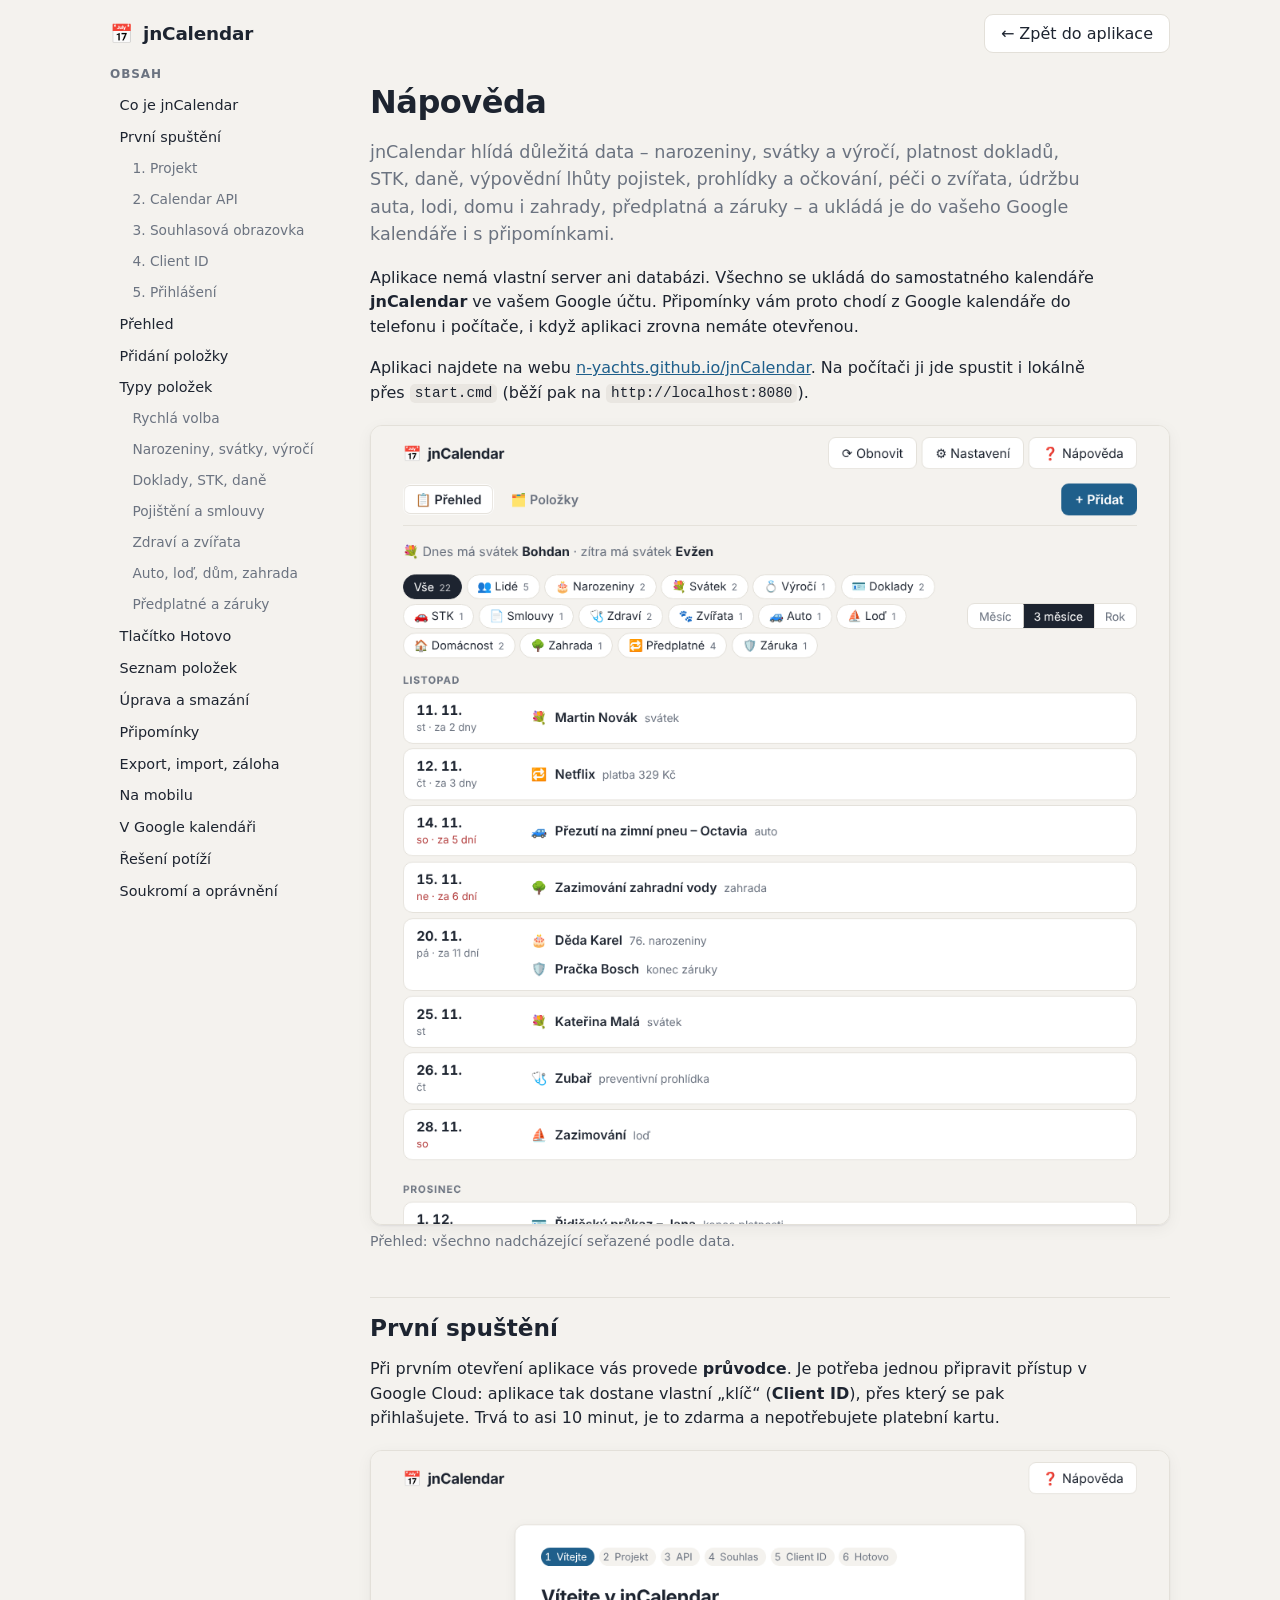
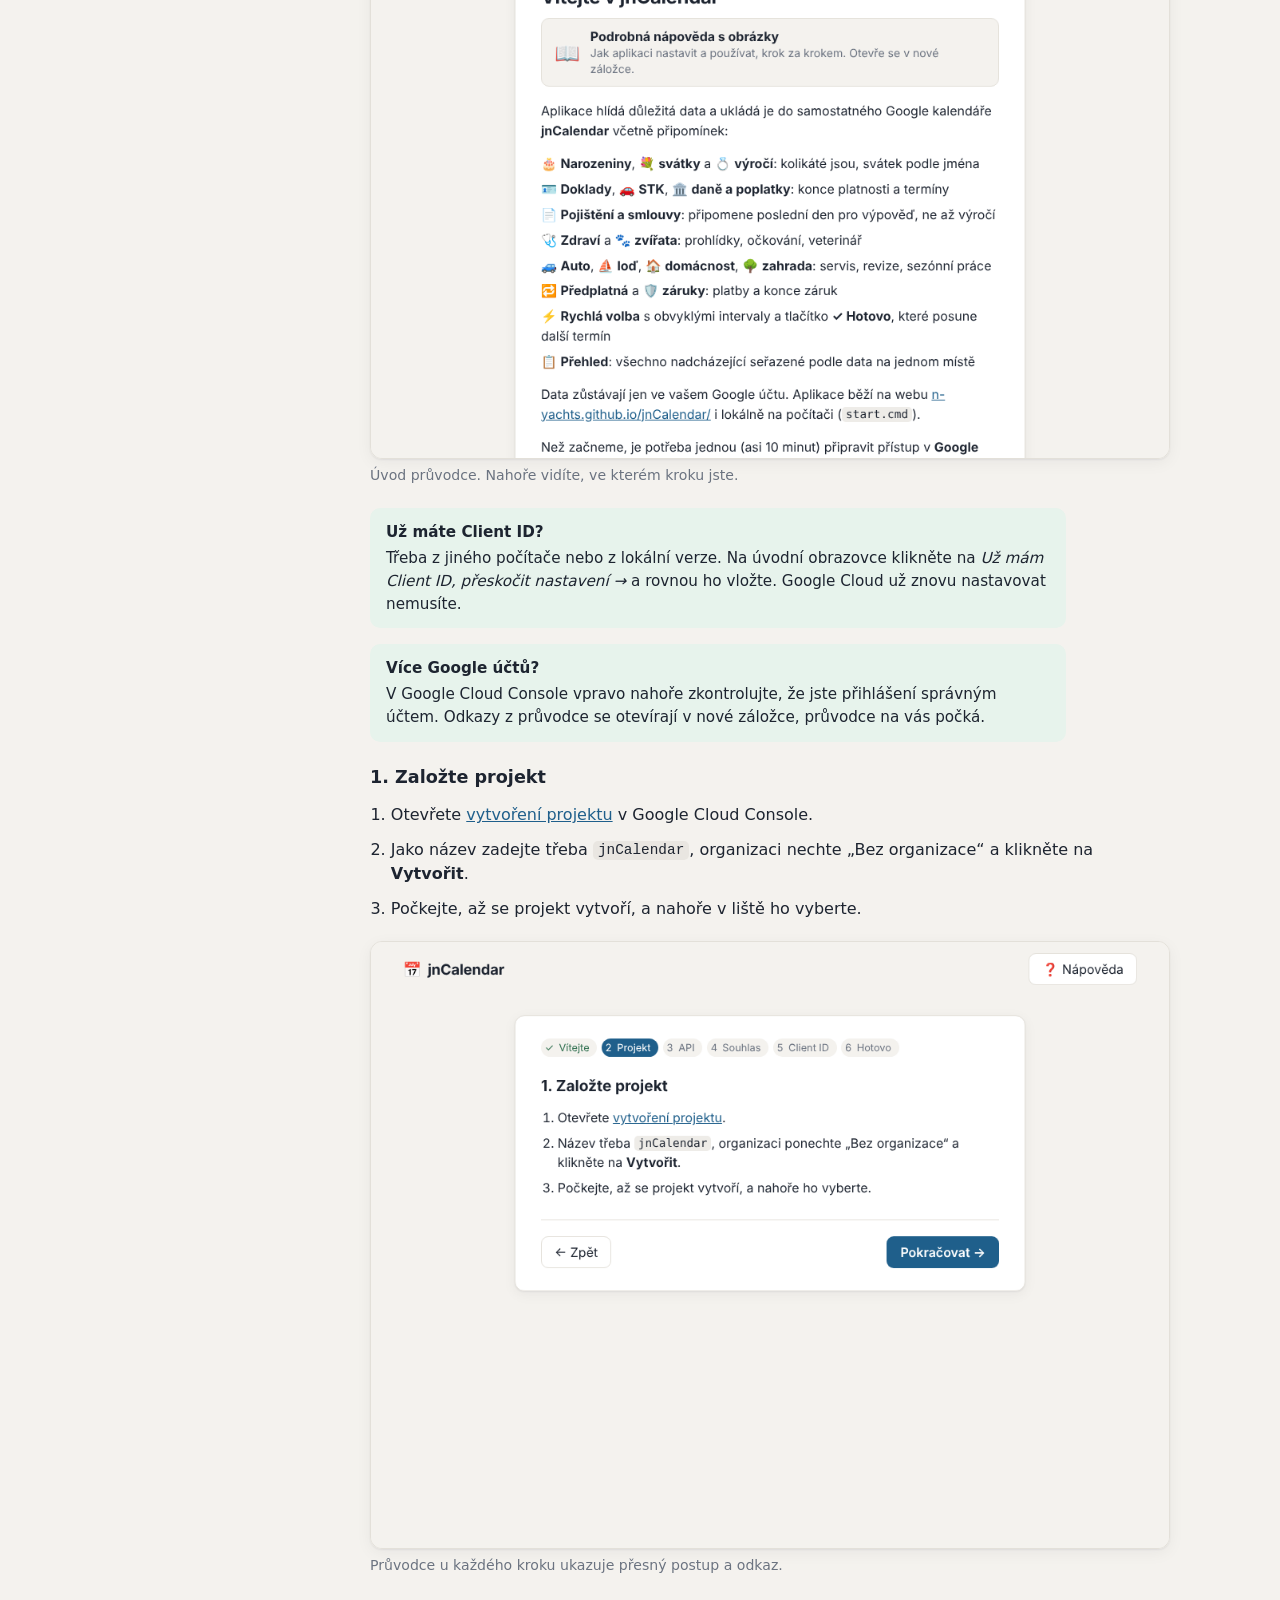
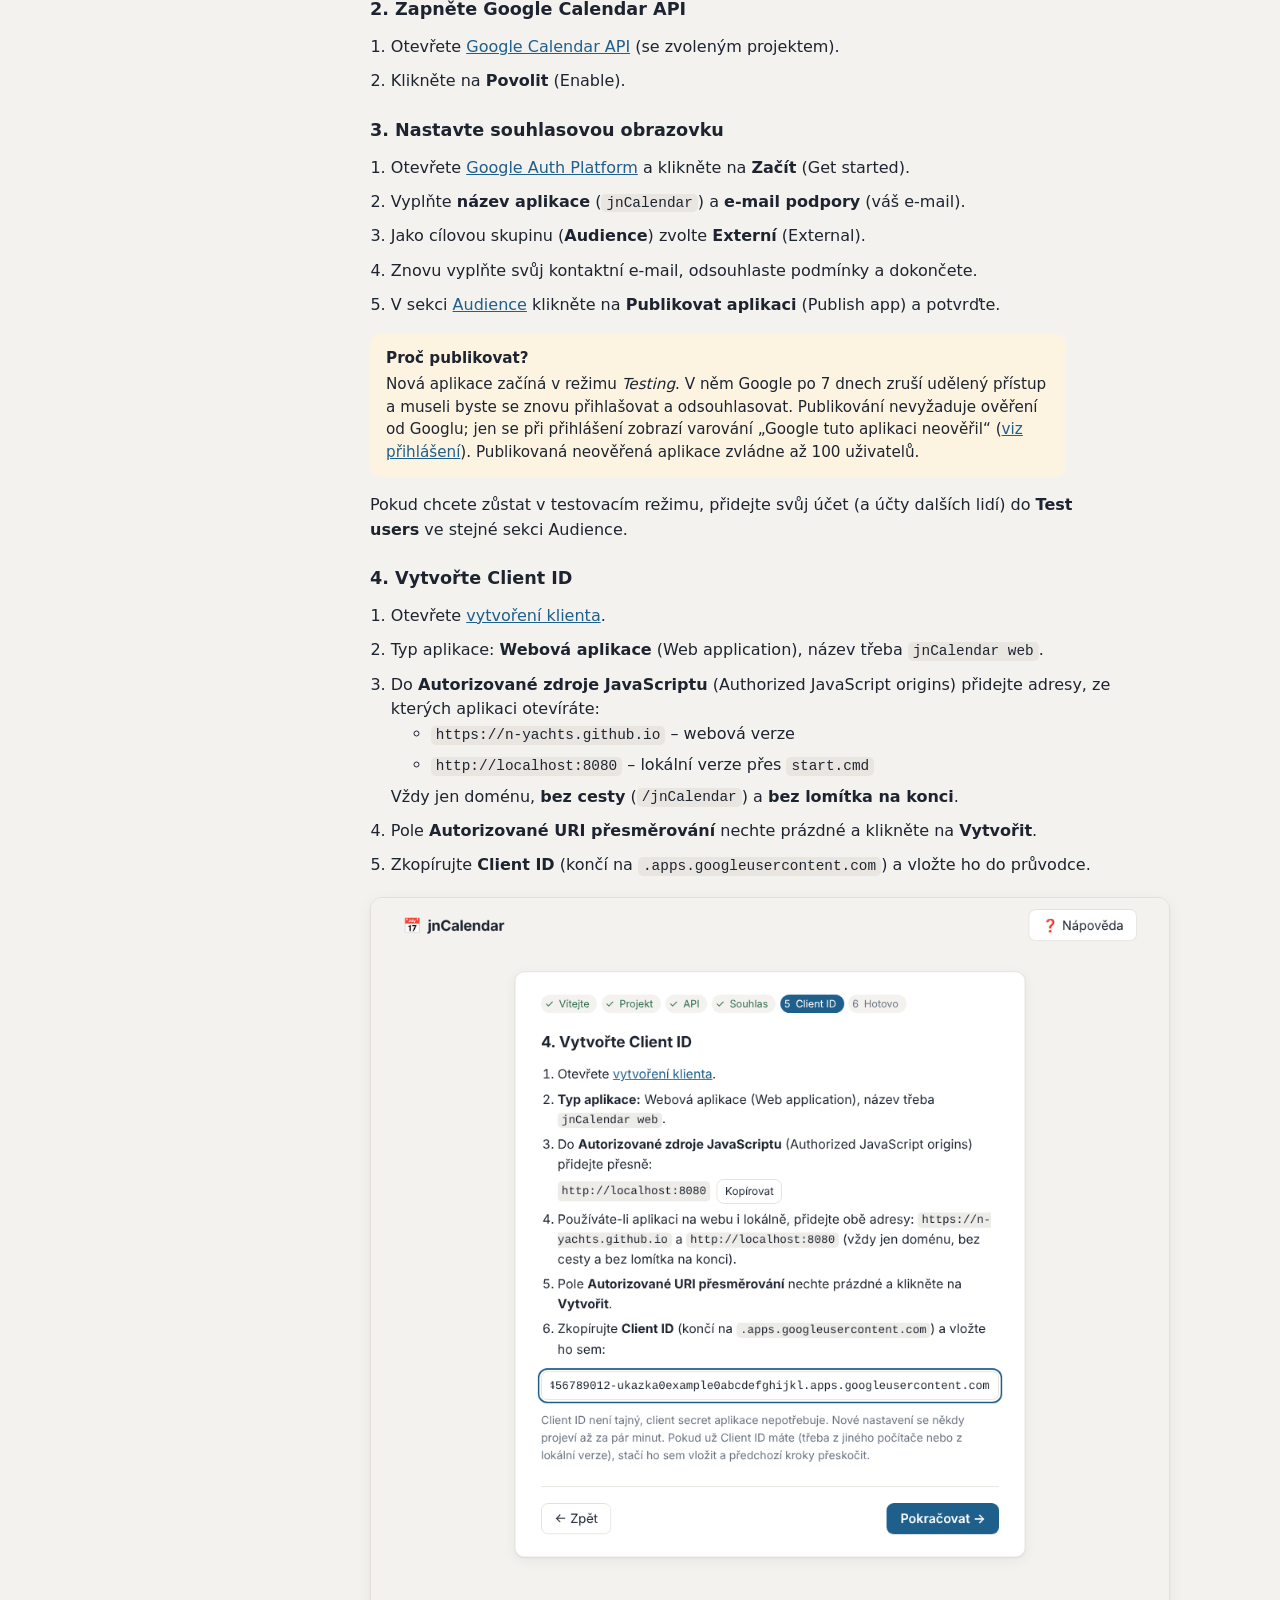
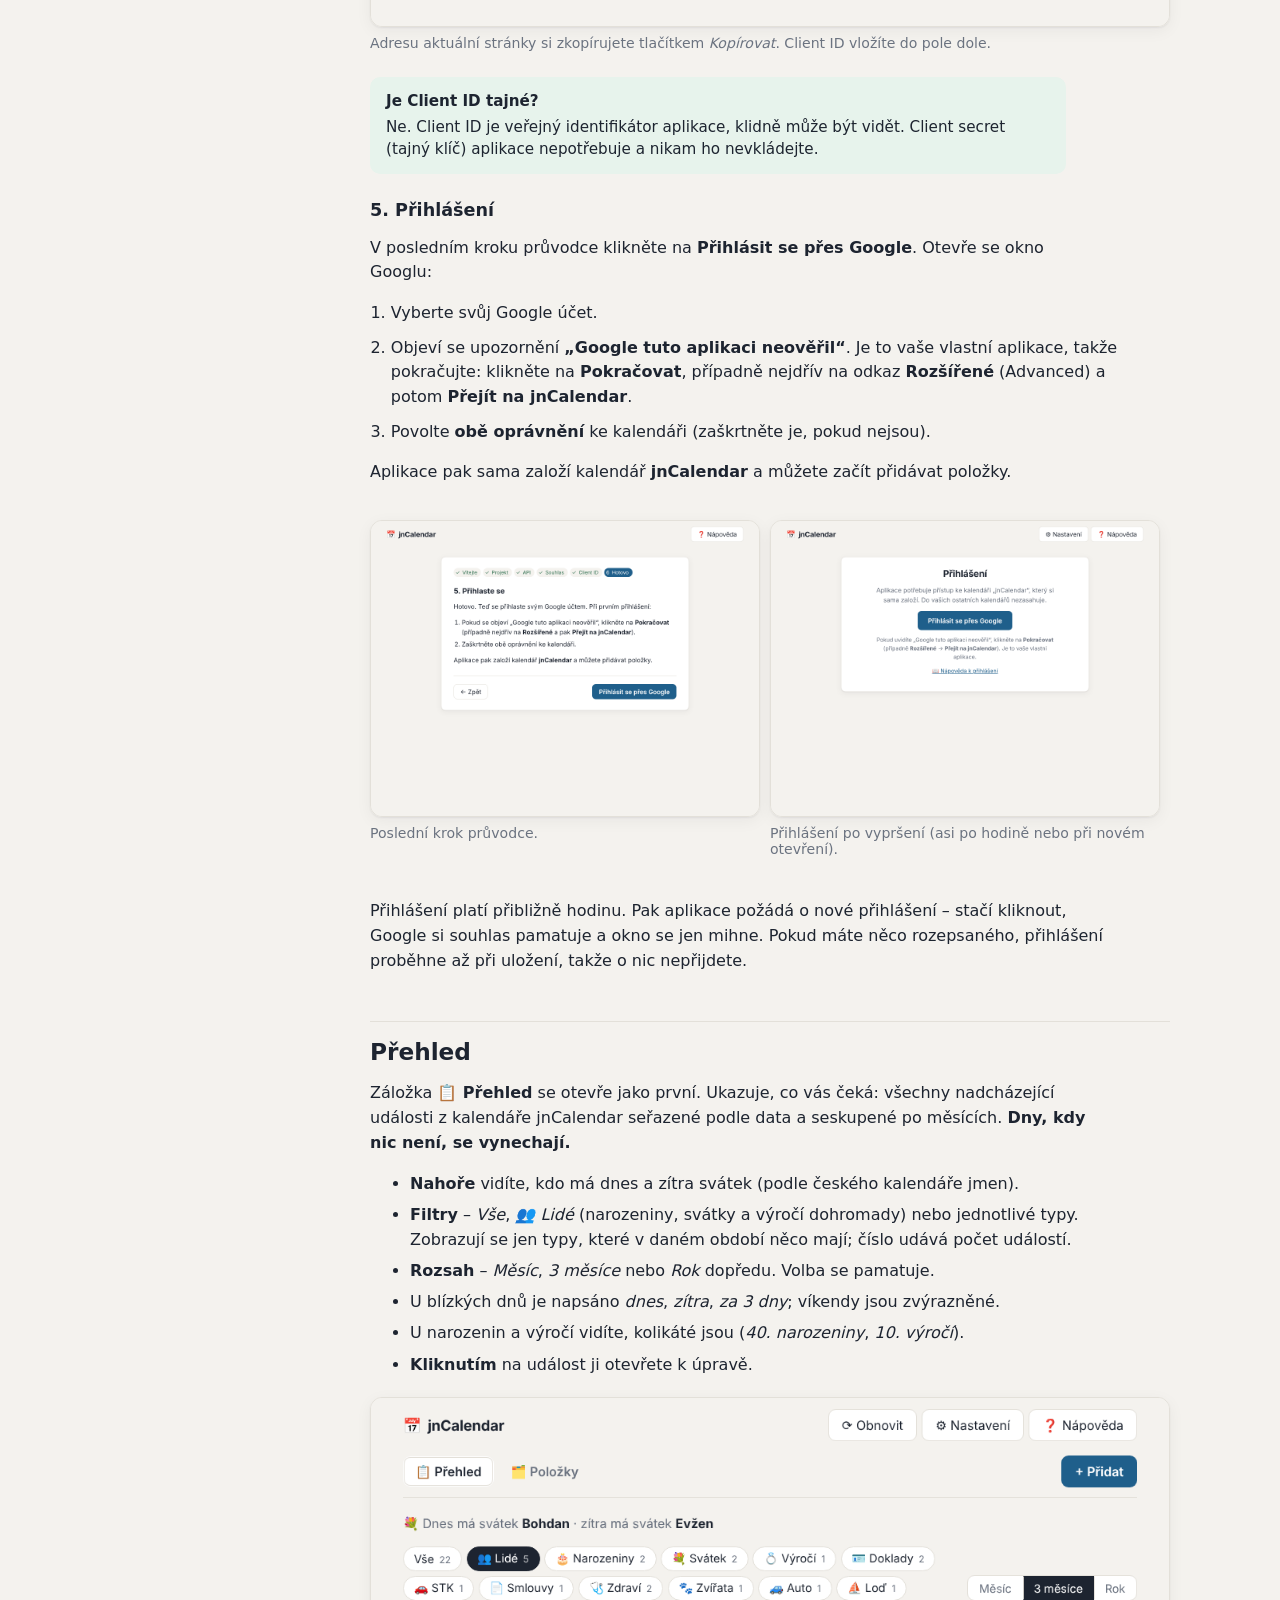
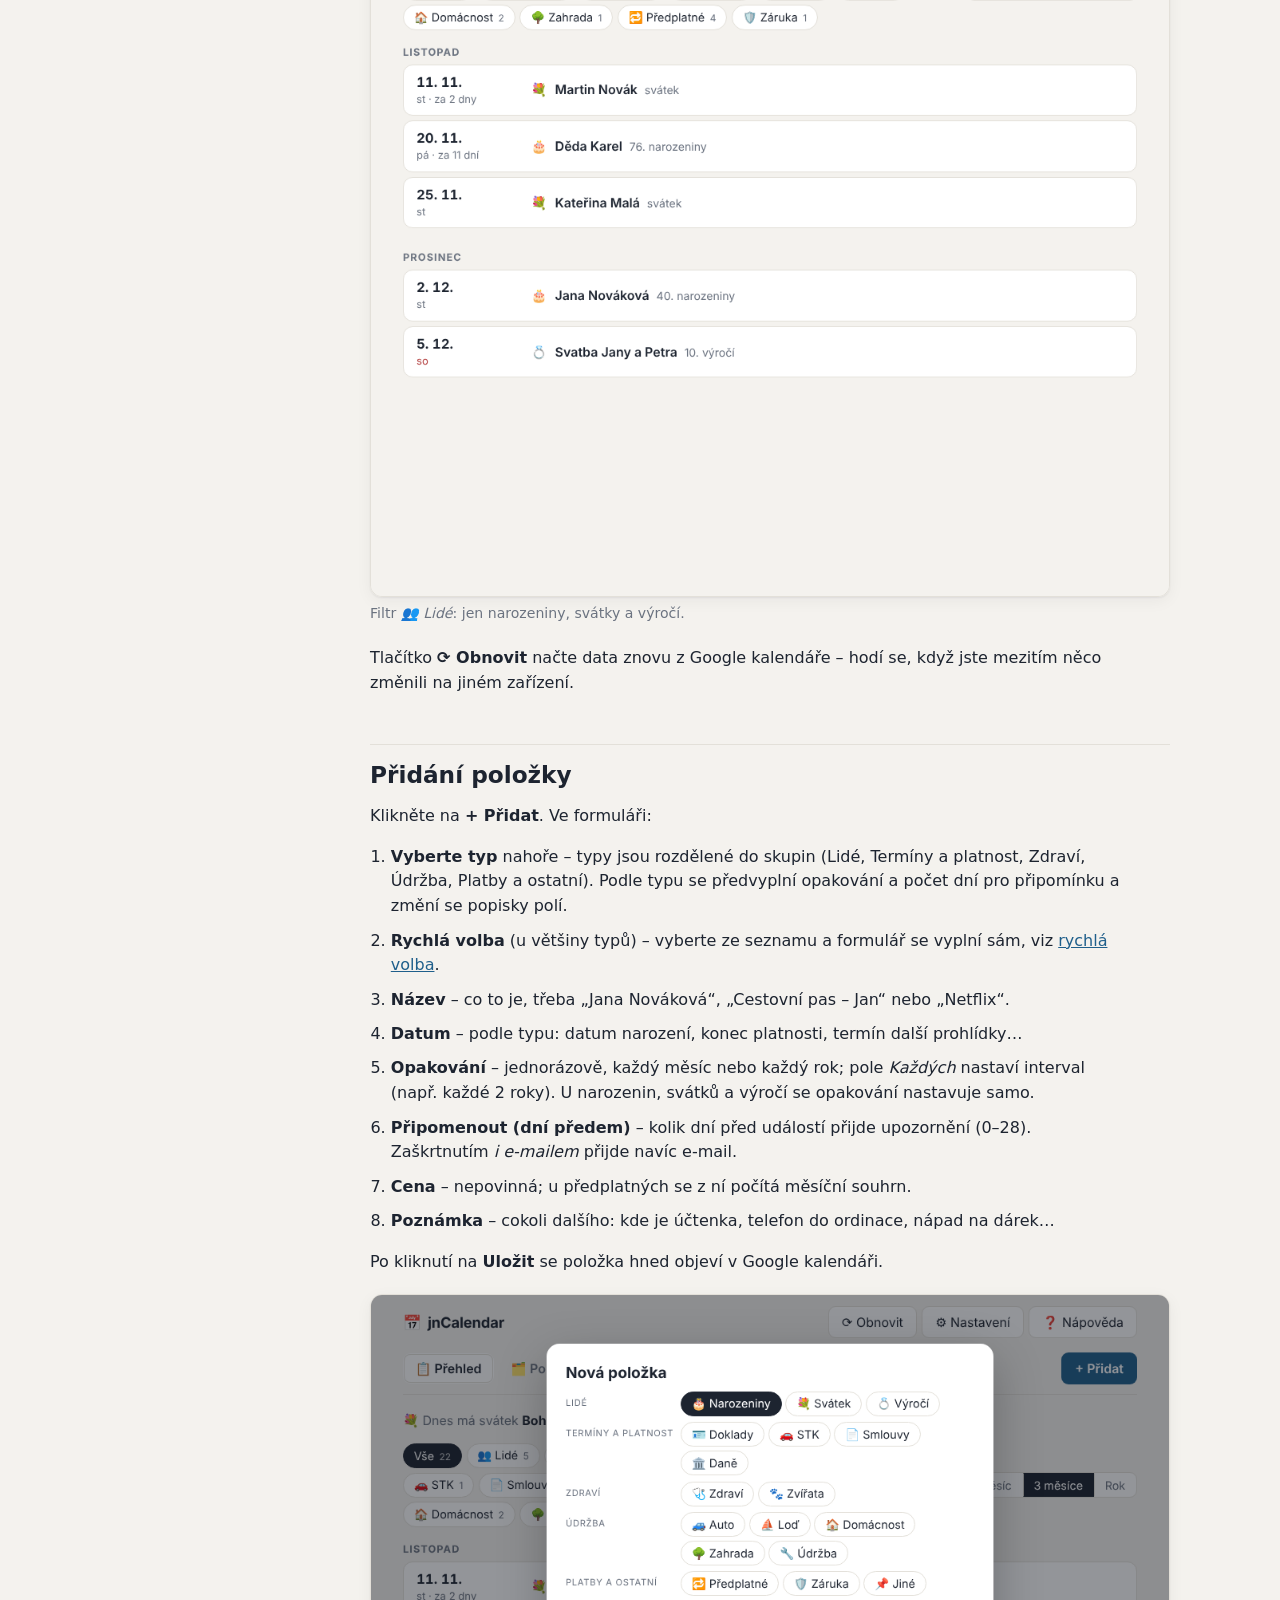
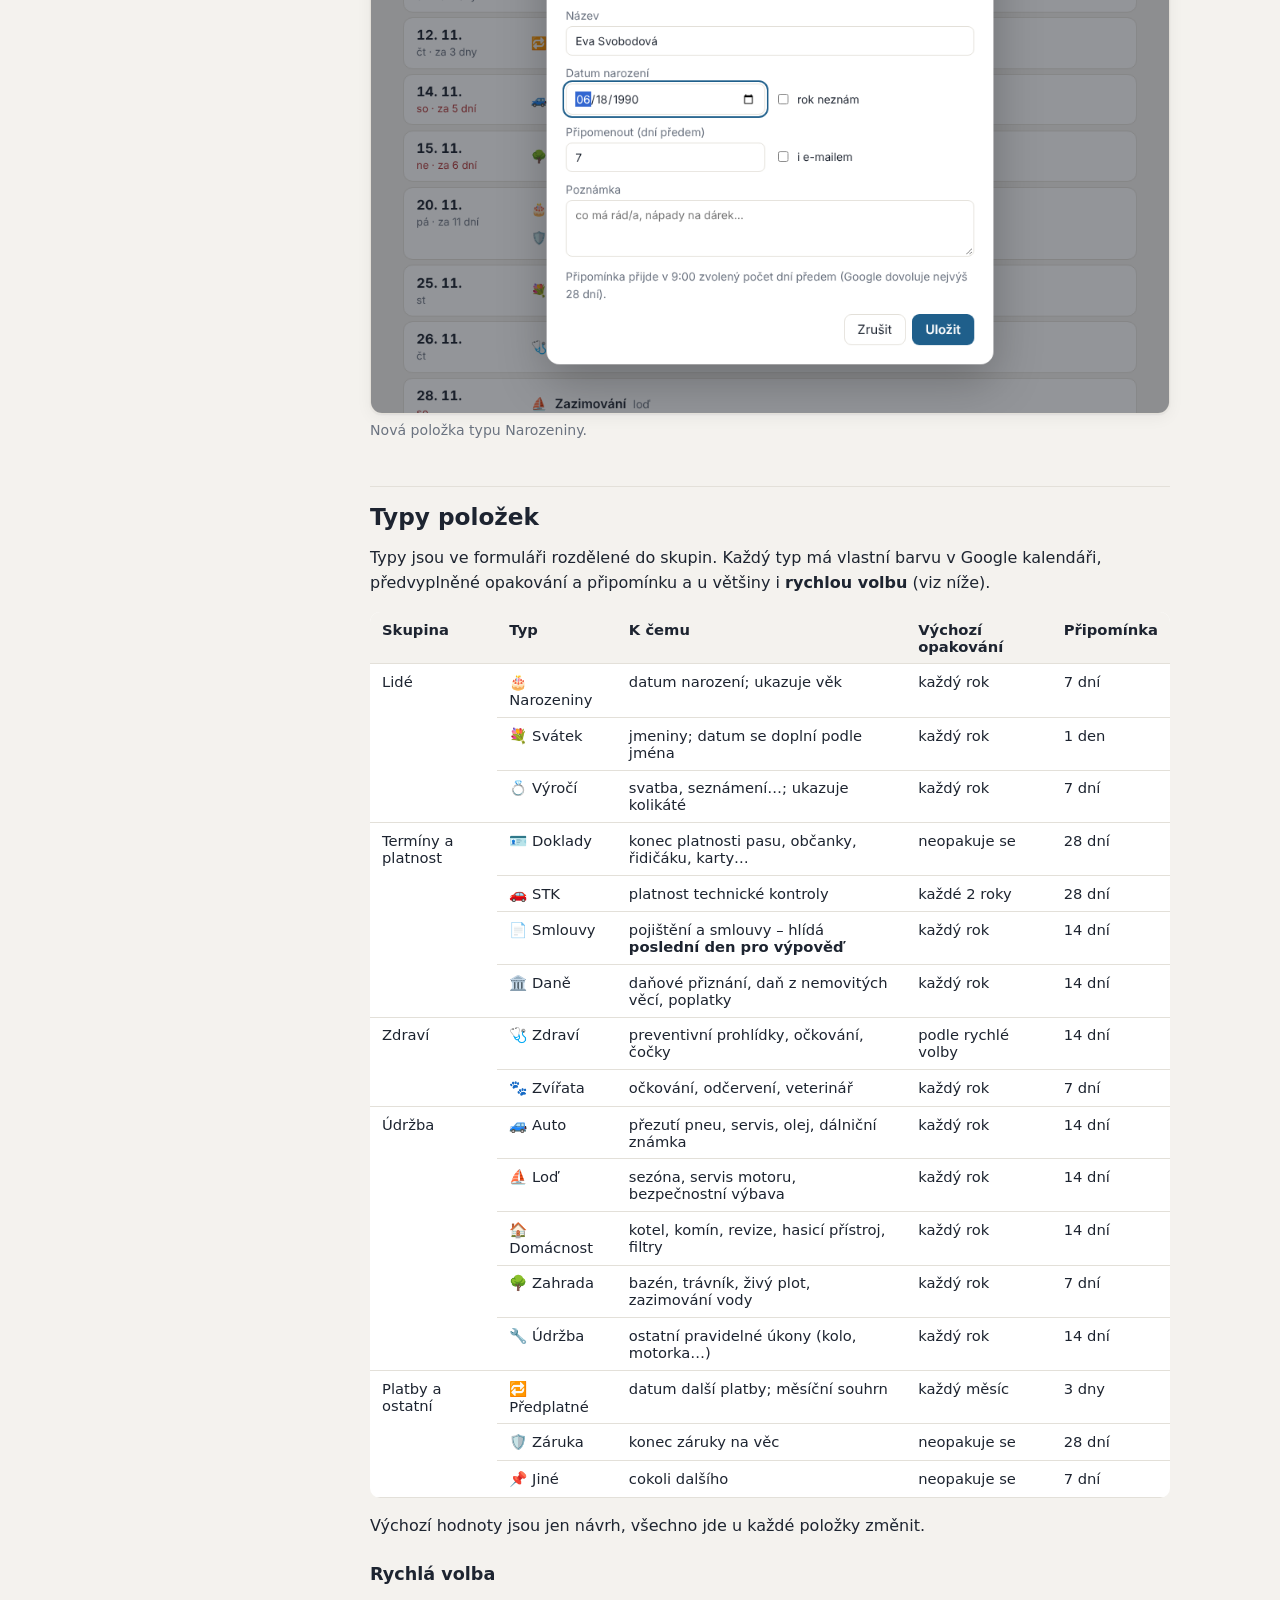
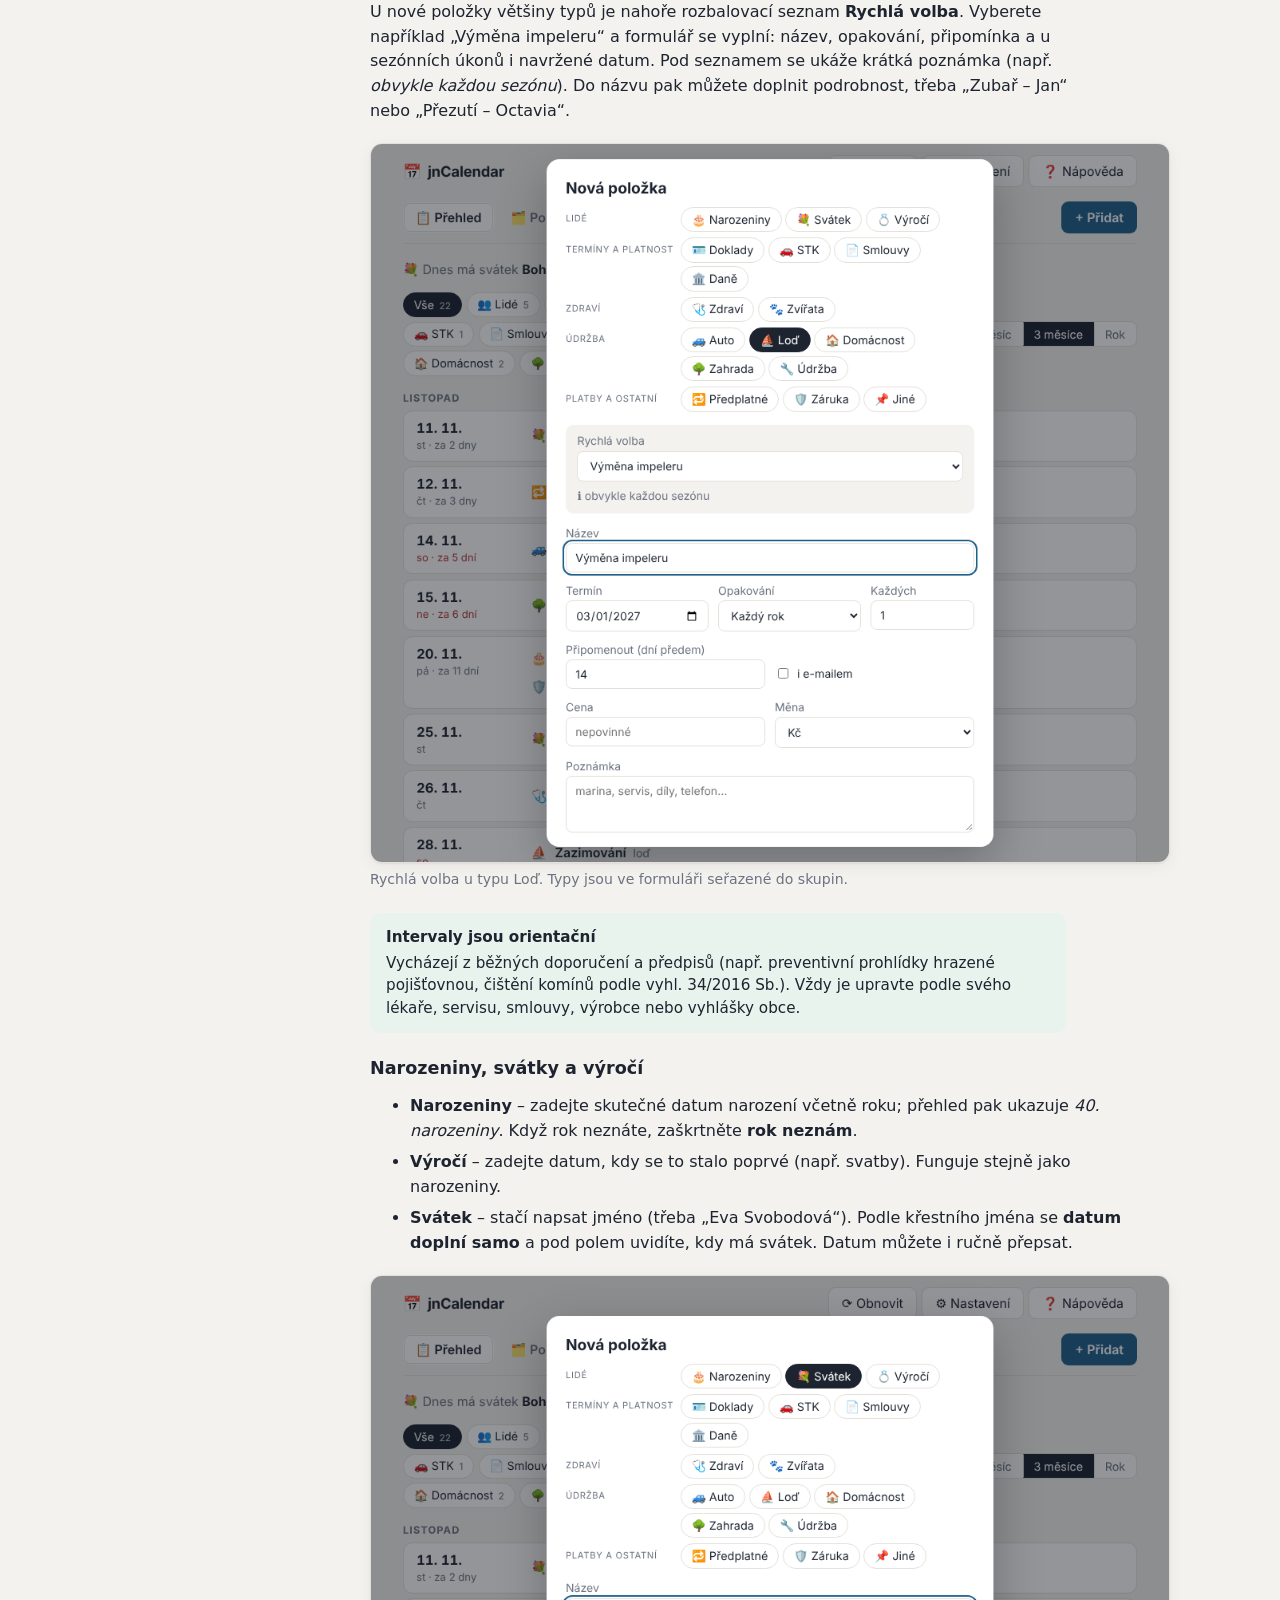
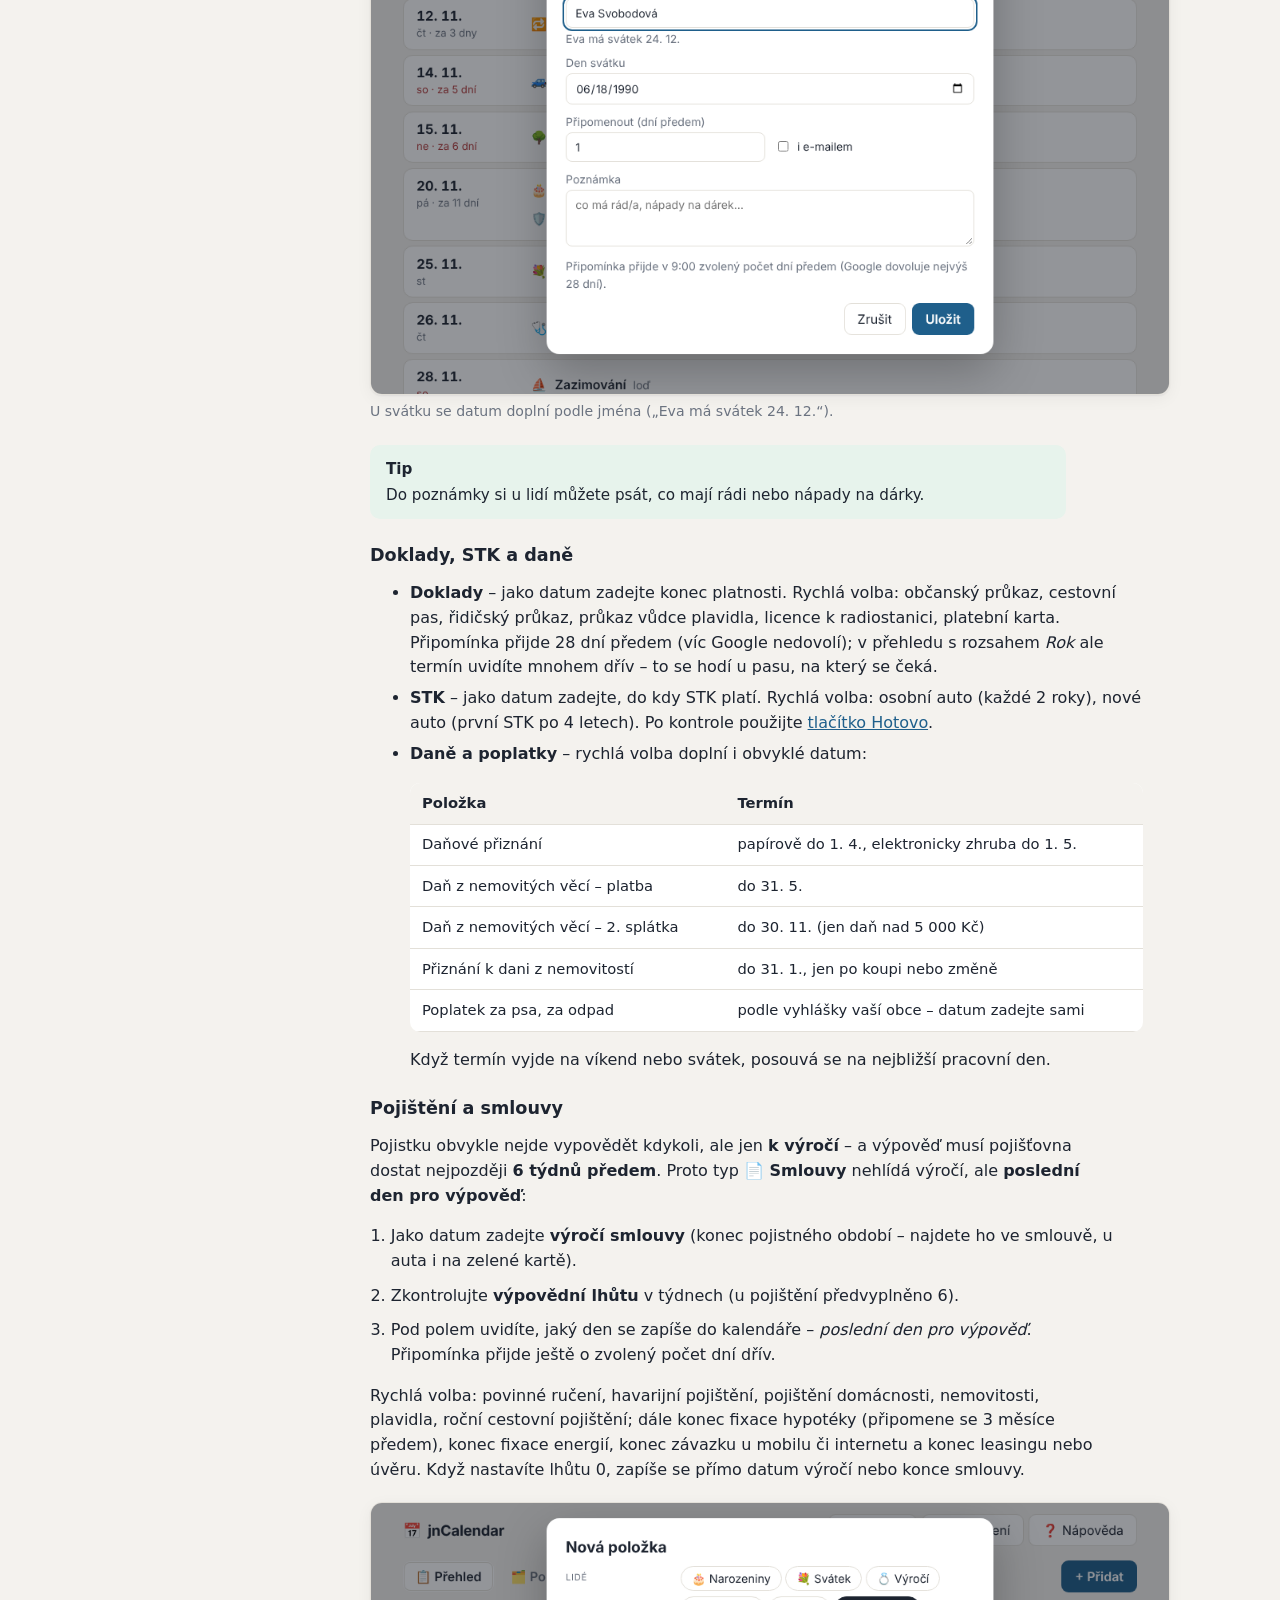
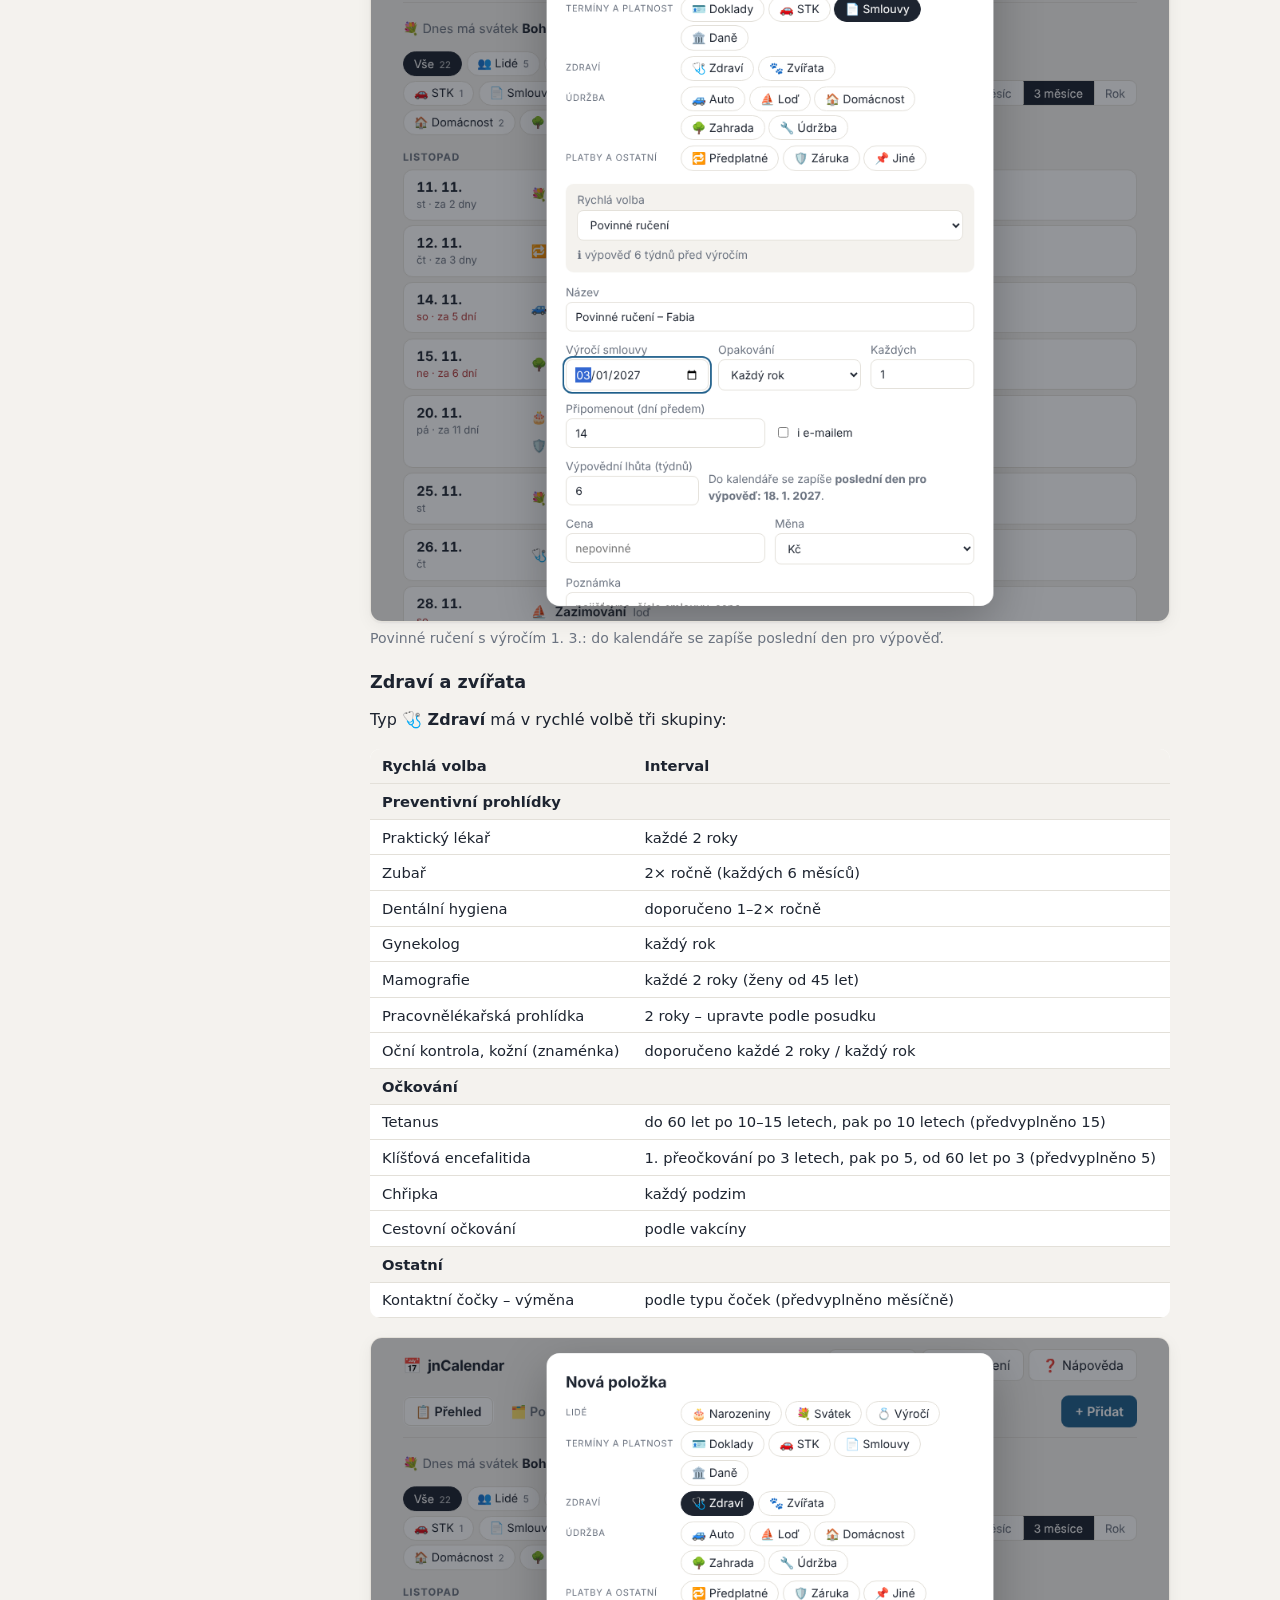
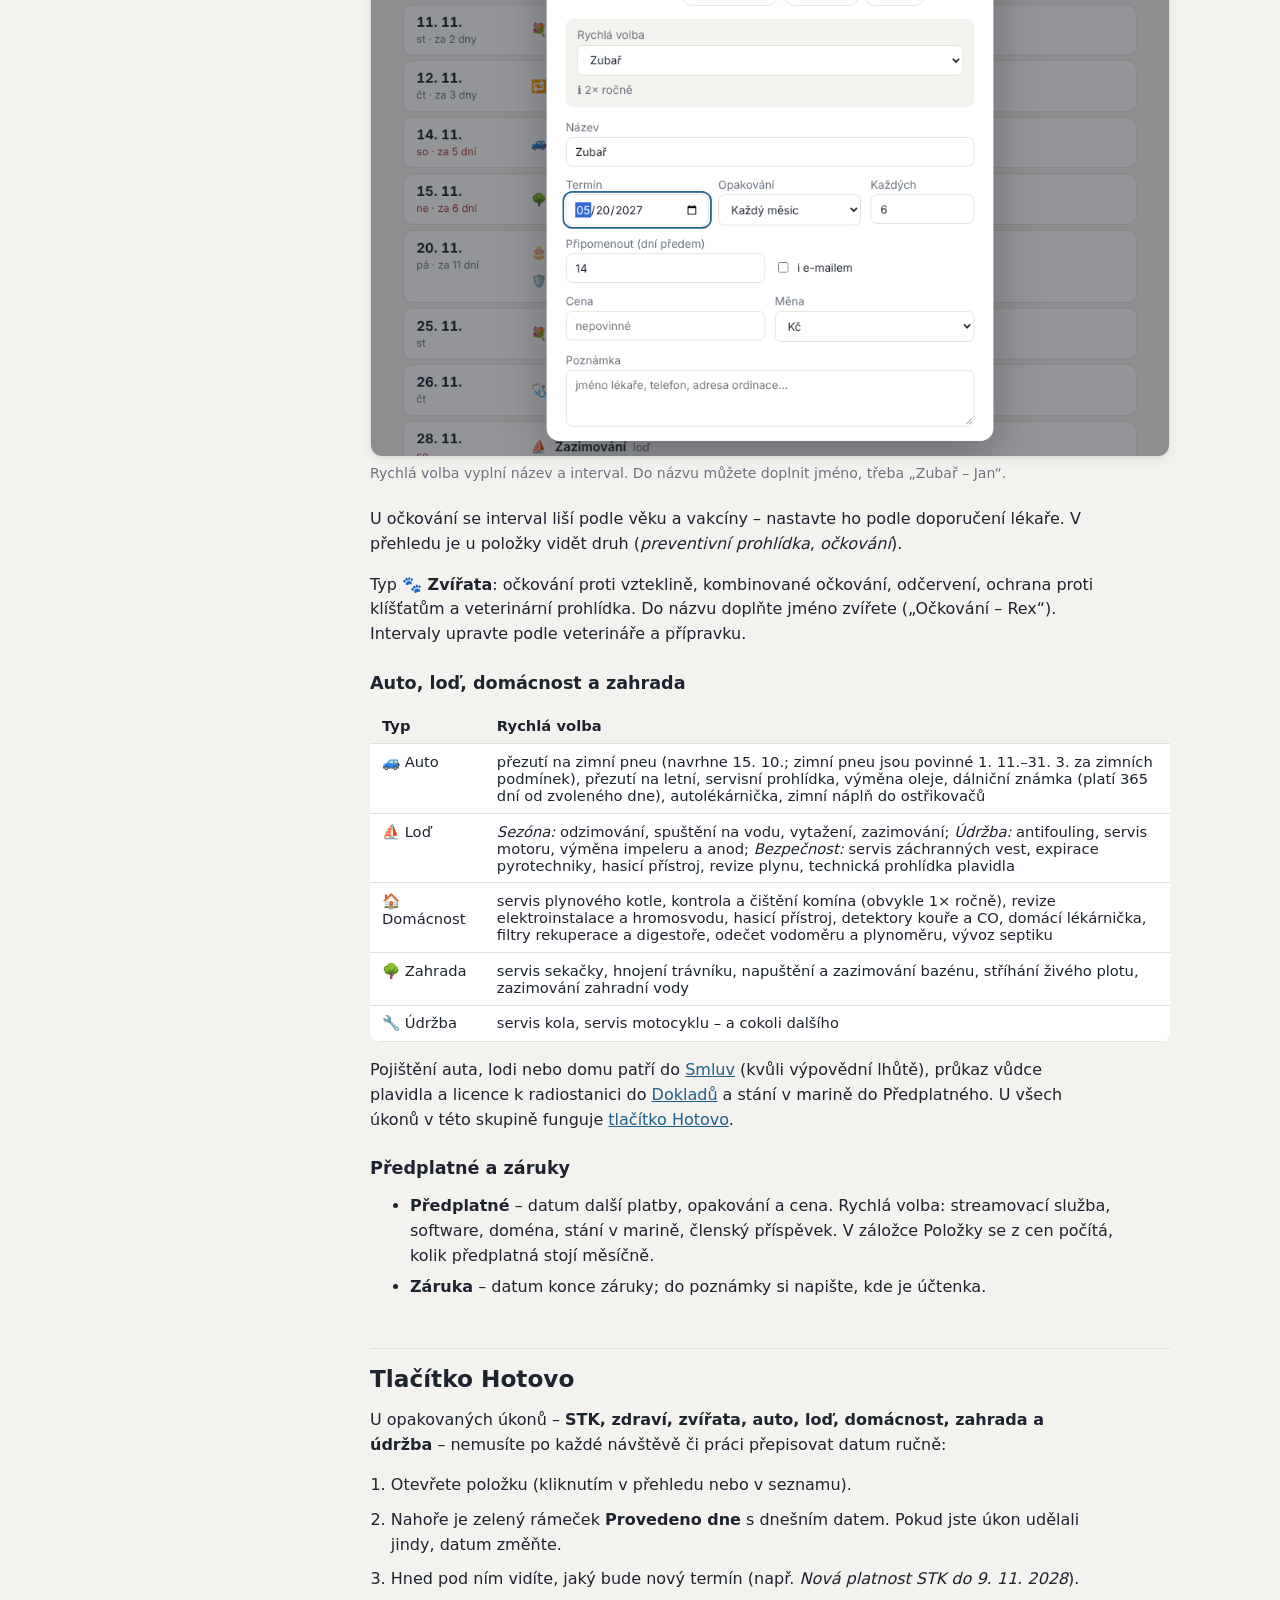
==== commit 6480a8fb: "Periodické události: nové typy, skupiny a rychlá volba - nové typy: Pojištění a smlouvy (poslední de" ====
--- a/help.html
+++ b/help.html
@@ -5,7 +5,7 @@
   <meta name="viewport" content="width=device-width, initial-scale=1">
   <title>Nápověda – jnCalendar</title>
   <link rel="icon" href="data:image/svg+xml,<svg xmlns='http://www.w3.org/2000/svg' viewBox='0 0 100 100'><text y='.9em' font-size='90'>📖</text></svg>">
-  <link rel="stylesheet" href="styles.css?v=20261109-1510">
+  <link rel="stylesheet" href="styles.css?v=20261109-1745">
   <style>
     .help { display: grid; grid-template-columns: 220px 1fr; gap: 2.5rem; max-width: 1100px; margin: 0 auto; padding: 0 1.25rem 5rem; }
     .toc { position: sticky; top: 1rem; align-self: start; max-height: calc(100vh - 2rem); overflow: auto; font-size: .9rem; }
@@ -71,10 +71,13 @@
         <li><a href="#pridani">Přidání položky</a></li>
         <li><a href="#typy">Typy položek</a>
           <ol>
+            <li><a href="#rychla-volba">Rychlá volba</a></li>
             <li><a href="#lide">Narozeniny, svátky, výročí</a></li>
-            <li><a href="#doklady">Doklady a STK</a></li>
-            <li><a href="#prohlidky">Lékařské prohlídky</a></li>
-            <li><a href="#ostatni">Záruky, předplatné, údržba</a></li>
+            <li><a href="#doklady">Doklady, STK, daně</a></li>
+            <li><a href="#smlouvy">Pojištění a smlouvy</a></li>
+            <li><a href="#zdravi">Zdraví a zvířata</a></li>
+            <li><a href="#udrzba">Auto, loď, dům, zahrada</a></li>
+            <li><a href="#ostatni">Předplatné a záruky</a></li>
           </ol>
         </li>
         <li><a href="#hotovo">Tlačítko Hotovo</a></li>
@@ -93,16 +96,17 @@
       <!-- ================================================================ -->
       <section id="uvod">
         <h1>Nápověda</h1>
-        <p class="lead">jnCalendar hlídá důležitá data – narozeniny, svátky, výročí, platnost dokladů,
-          technické kontroly, lékařské prohlídky, záruky, předplatná a údržbu – a ukládá je do
-          vašeho Google kalendáře i s připomínkami.</p>
+        <p class="lead">jnCalendar hlídá důležitá data – narozeniny, svátky a výročí, platnost dokladů,
+          STK, daně, výpovědní lhůty pojistek, prohlídky a očkování, péči o zvířata, údržbu auta,
+          lodi, domu i zahrady, předplatná a záruky – a ukládá je do vašeho Google kalendáře
+          i s připomínkami.</p>
         <p>Aplikace nemá vlastní server ani databázi. Všechno se ukládá do samostatného kalendáře
           <b>jnCalendar</b> ve vašem Google účtu. Připomínky vám proto chodí z Google kalendáře do
           telefonu i počítače, i když aplikaci zrovna nemáte otevřenou.</p>
         <p>Aplikaci najdete na webu <a href="https://n-yachts.github.io/jnCalendar/">n-yachts.github.io/jnCalendar</a>.
           Na počítači ji jde spustit i lokálně přes <code>start.cmd</code> (běží pak na <code>http://localhost:8080</code>).</p>
         <figure>
-          <img src="help/img/prehled.png?v=20261109-1510" alt="Přehled nadcházejících událostí" loading="lazy" width="1000" height="1000">
+          <img src="help/img/prehled.png?v=20261109-1745" alt="Přehled nadcházejících událostí" loading="lazy" width="1000" height="1000">
           <figcaption>Přehled: všechno nadcházející seřazené podle data.</figcaption>
         </figure>
       </section>
@@ -114,7 +118,7 @@
           v Google Cloud: aplikace tak dostane vlastní „klíč“ (<b>Client ID</b>), přes který se pak
           přihlašujete. Trvá to asi 10 minut, je to zdarma a nepotřebujete platební kartu.</p>
         <figure>
-          <img src="help/img/pruvodce-uvod.png?v=20261109-1510" alt="Úvodní obrazovka průvodce" loading="lazy" width="1000" height="760">
+          <img src="help/img/pruvodce-uvod.png?v=20261109-1745" alt="Úvodní obrazovka průvodce" loading="lazy" width="1000" height="760">
           <figcaption>Úvod průvodce. Nahoře vidíte, ve kterém kroku jste.</figcaption>
         </figure>
         <div class="tip"><b>Už máte Client ID?</b>
@@ -132,7 +136,7 @@
           <li>Počkejte, až se projekt vytvoří, a nahoře v liště ho vyberte.</li>
         </ol>
         <figure>
-          <img src="help/img/pruvodce-projekt.png?v=20261109-1510" alt="Krok průvodce: projekt" loading="lazy" width="1000" height="760">
+          <img src="help/img/pruvodce-projekt.png?v=20261109-1745" alt="Krok průvodce: projekt" loading="lazy" width="1000" height="760">
           <figcaption>Průvodce u každého kroku ukazuje přesný postup a odkaz.</figcaption>
         </figure>
 
@@ -173,7 +177,7 @@
           <li>Zkopírujte <b>Client ID</b> (končí na <code>.apps.googleusercontent.com</code>) a vložte ho do průvodce.</li>
         </ol>
         <figure>
-          <img src="help/img/pruvodce-client-id.png?v=20261109-1510" alt="Krok průvodce: Client ID" loading="lazy">
+          <img src="help/img/pruvodce-client-id.png?v=20261109-1745" alt="Krok průvodce: Client ID" loading="lazy">
           <figcaption>Adresu aktuální stránky si zkopírujete tlačítkem <i>Kopírovat</i>. Client ID vložíte do pole dole.</figcaption>
         </figure>
         <div class="tip"><b>Je Client ID tajné?</b>
@@ -191,10 +195,10 @@
         </ol>
         <p>Aplikace pak sama založí kalendář <b>jnCalendar</b> a můžete začít přidávat položky.</p>
         <figure class="half">
-          <img src="help/img/pruvodce-hotovo.png?v=20261109-1510" alt="Poslední krok průvodce" loading="lazy">
+          <img src="help/img/pruvodce-hotovo.png?v=20261109-1745" alt="Poslední krok průvodce" loading="lazy">
           <figcaption>Poslední krok průvodce.</figcaption>
         </figure><figure class="half">
-          <img src="help/img/prihlaseni.png?v=20261109-1510" alt="Obrazovka přihlášení" loading="lazy">
+          <img src="help/img/prihlaseni.png?v=20261109-1745" alt="Obrazovka přihlášení" loading="lazy">
           <figcaption>Přihlášení po vypršení (asi po hodině nebo při novém otevření).</figcaption>
         </figure>
         <p>Přihlášení platí přibližně hodinu. Pak aplikace požádá o nové přihlášení – stačí kliknout,
@@ -218,7 +222,7 @@
           <li><b>Kliknutím</b> na událost ji otevřete k úpravě.</li>
         </ul>
         <figure>
-          <img src="help/img/prehled-lide.png?v=20261109-1510" alt="Přehled s filtrem Lidé" loading="lazy">
+          <img src="help/img/prehled-lide.png?v=20261109-1745" alt="Přehled s filtrem Lidé" loading="lazy">
           <figcaption>Filtr <i>👥 Lidé</i>: jen narozeniny, svátky a výročí.</figcaption>
         </figure>
         <p>Tlačítko <b>⟳ Obnovit</b> načte data znovu z Google kalendáře – hodí se, když jste
@@ -230,8 +234,11 @@
         <h2>Přidání položky</h2>
         <p>Klikněte na <b>+ Přidat</b>. Ve formuláři:</p>
         <ol class="steps-list">
-          <li><b>Vyberte typ</b> nahoře (Záruka, Doklady, STK, Prohlídky…). Podle typu se předvyplní
-            opakování a počet dní pro připomínku a změní se popisky polí.</li>
+          <li><b>Vyberte typ</b> nahoře – typy jsou rozdělené do skupin (Lidé, Termíny a platnost, Zdraví,
+            Údržba, Platby a ostatní). Podle typu se předvyplní opakování a počet dní pro připomínku
+            a změní se popisky polí.</li>
+          <li><b>Rychlá volba</b> (u většiny typů) – vyberte ze seznamu a formulář se vyplní sám,
+            viz <a href="#rychla-volba">rychlá volba</a>.</li>
           <li><b>Název</b> – co to je, třeba „Jana Nováková“, „Cestovní pas – Jan“ nebo „Netflix“.</li>
           <li><b>Datum</b> – podle typu: datum narození, konec platnosti, termín další prohlídky…</li>
           <li><b>Opakování</b> – jednorázově, každý měsíc nebo každý rok; pole <i>Každých</i> nastaví
@@ -243,7 +250,7 @@
         </ol>
         <p>Po kliknutí na <b>Uložit</b> se položka hned objeví v Google kalendáři.</p>
         <figure>
-          <img src="help/img/formular-narozeniny.png?v=20261109-1510" alt="Formulář nové položky – narozeniny" loading="lazy">
+          <img src="help/img/formular-narozeniny.png?v=20261109-1745" alt="Formulář nové položky – narozeniny" loading="lazy">
           <figcaption>Nová položka typu Narozeniny.</figcaption>
         </figure>
       </section>
@@ -251,22 +258,45 @@
       <!-- ================================================================ -->
       <section id="typy">
         <h2>Typy položek</h2>
+        <p>Typy jsou ve formuláři rozdělené do skupin. Každý typ má vlastní barvu v Google kalendáři,
+          předvyplněné opakování a připomínku a u většiny i <b>rychlou volbu</b> (viz níže).</p>
         <table>
-          <thead><tr><th>Typ</th><th>K čemu</th><th>Výchozí opakování</th><th>Připomínka</th></tr></thead>
+          <thead><tr><th>Skupina</th><th>Typ</th><th>K čemu</th><th>Výchozí opakování</th><th>Připomínka</th></tr></thead>
           <tbody>
-            <tr><td>🎂 Narozeniny</td><td>datum narození; ukazuje věk</td><td>každý rok</td><td>7 dní</td></tr>
+            <tr><td rowspan="3">Lidé</td><td>🎂 Narozeniny</td><td>datum narození; ukazuje věk</td><td>každý rok</td><td>7 dní</td></tr>
             <tr><td>💐 Svátek</td><td>jmeniny; datum se doplní podle jména</td><td>každý rok</td><td>1 den</td></tr>
             <tr><td>💍 Výročí</td><td>svatba, seznámení…; ukazuje kolikáté</td><td>každý rok</td><td>7 dní</td></tr>
-            <tr><td>🪪 Doklady</td><td>konec platnosti pasu, občanky, řidičáku…</td><td>neopakuje se</td><td>28 dní</td></tr>
+            <tr><td rowspan="4">Termíny a platnost</td><td>🪪 Doklady</td><td>konec platnosti pasu, občanky, řidičáku, karty…</td><td>neopakuje se</td><td>28 dní</td></tr>
             <tr><td>🚗 STK</td><td>platnost technické kontroly</td><td>každé 2 roky</td><td>28 dní</td></tr>
-            <tr><td>🩺 Prohlídky</td><td>preventivní lékařské prohlídky</td><td>podle rychlé volby</td><td>14 dní</td></tr>
+            <tr><td>📄 Smlouvy</td><td>pojištění a smlouvy – hlídá <b>poslední den pro výpověď</b></td><td>každý rok</td><td>14 dní</td></tr>
+            <tr><td>🏛️ Daně</td><td>daňové přiznání, daň z nemovitých věcí, poplatky</td><td>každý rok</td><td>14 dní</td></tr>
+            <tr><td rowspan="2">Zdraví</td><td>🩺 Zdraví</td><td>preventivní prohlídky, očkování, čočky</td><td>podle rychlé volby</td><td>14 dní</td></tr>
+            <tr><td>🐾 Zvířata</td><td>očkování, odčervení, veterinář</td><td>každý rok</td><td>7 dní</td></tr>
+            <tr><td rowspan="5">Údržba</td><td>🚙 Auto</td><td>přezutí pneu, servis, olej, dálniční známka</td><td>každý rok</td><td>14 dní</td></tr>
+            <tr><td>⛵ Loď</td><td>sezóna, servis motoru, bezpečnostní výbava</td><td>každý rok</td><td>14 dní</td></tr>
+            <tr><td>🏠 Domácnost</td><td>kotel, komín, revize, hasicí přístroj, filtry</td><td>každý rok</td><td>14 dní</td></tr>
+            <tr><td>🌳 Zahrada</td><td>bazén, trávník, živý plot, zazimování vody</td><td>každý rok</td><td>7 dní</td></tr>
+            <tr><td>🔧 Údržba</td><td>ostatní pravidelné úkony (kolo, motorka…)</td><td>každý rok</td><td>14 dní</td></tr>
+            <tr><td rowspan="3">Platby a ostatní</td><td>🔁 Předplatné</td><td>datum další platby; měsíční souhrn</td><td>každý měsíc</td><td>3 dny</td></tr>
             <tr><td>🛡️ Záruka</td><td>konec záruky na věc</td><td>neopakuje se</td><td>28 dní</td></tr>
-            <tr><td>🔁 Předplatné</td><td>datum další platby</td><td>každý měsíc</td><td>3 dny</td></tr>
-            <tr><td>🔧 Údržba</td><td>servis, výměna oleje, revize</td><td>každý rok</td><td>14 dní</td></tr>
             <tr><td>📌 Jiné</td><td>cokoli dalšího</td><td>neopakuje se</td><td>7 dní</td></tr>
           </tbody>
         </table>
         <p>Výchozí hodnoty jsou jen návrh, všechno jde u každé položky změnit.</p>
+
+        <h3 id="rychla-volba">Rychlá volba</h3>
+        <p>U nové položky většiny typů je nahoře rozbalovací seznam <b>Rychlá volba</b>. Vyberete například
+          „Výměna impeleru“ a formulář se vyplní: název, opakování, připomínka a u sezónních úkonů
+          i navržené datum. Pod seznamem se ukáže krátká poznámka (např. <i>obvykle každou sezónu</i>).
+          Do názvu pak můžete doplnit podrobnost, třeba „Zubař – Jan“ nebo „Přezutí – Octavia“.</p>
+        <figure>
+          <img src="help/img/formular-lod.png?v=20261109-1745" alt="Formulář s rychlou volbou pro loď" loading="lazy">
+          <figcaption>Rychlá volba u typu Loď. Typy jsou ve formuláři seřazené do skupin.</figcaption>
+        </figure>
+        <div class="tip"><b>Intervaly jsou orientační</b>
+          Vycházejí z běžných doporučení a předpisů (např. preventivní prohlídky hrazené pojišťovnou,
+          čištění komínů podle vyhl. 34/2016 Sb.). Vždy je upravte podle svého lékaře, servisu,
+          smlouvy, výrobce nebo vyhlášky obce.</div>
 
         <h3 id="lide">Narozeniny, svátky a výročí</h3>
         <ul>
@@ -277,52 +307,122 @@
             <b>datum doplní samo</b> a pod polem uvidíte, kdy má svátek. Datum můžete i ručně přepsat.</li>
         </ul>
         <figure>
-          <img src="help/img/formular-svatek.png?v=20261109-1510" alt="Formulář svátku s automaticky doplněným datem" loading="lazy">
+          <img src="help/img/formular-svatek.png?v=20261109-1745" alt="Formulář svátku s automaticky doplněným datem" loading="lazy">
           <figcaption>U svátku se datum doplní podle jména („Eva má svátek 24. 12.“).</figcaption>
         </figure>
         <div class="tip"><b>Tip</b> Do poznámky si u lidí můžete psát, co mají rádi nebo nápady na dárky.</div>
 
-        <h3 id="doklady">Doklady a STK</h3>
-        <ul>
-          <li><b>Doklady</b> – jako datum zadejte konec platnosti. Připomínka přijde 28 dní předem
-            (víc Google nedovolí); v přehledu s rozsahem <i>Rok</i> ale termín uvidíte mnohem dřív –
-            to se hodí u pasu, na který se čeká.</li>
-          <li><b>STK</b> – jako datum zadejte, do kdy STK platí. Výchozí opakování je každé 2 roky
-            (u nového auta změňte na 4 roky). Po kontrole použijte <a href="#hotovo">tlačítko Hotovo</a>.</li>
-        </ul>
-
-        <h3 id="prohlidky">Lékařské prohlídky</h3>
-        <p>U typu <b>🩺 Prohlídky</b> je <b>rychlá volba</b>, která vyplní název a obvyklý interval
-          preventivních prohlídek hrazených pojišťovnou:</p>
+        <h3 id="doklady">Doklady, STK a daně</h3>
+        <ul>
+          <li><b>Doklady</b> – jako datum zadejte konec platnosti. Rychlá volba: občanský průkaz,
+            cestovní pas, řidičský průkaz, průkaz vůdce plavidla, licence k radiostanici, platební karta.
+            Připomínka přijde 28 dní předem (víc Google nedovolí); v přehledu s rozsahem <i>Rok</i>
+            ale termín uvidíte mnohem dřív – to se hodí u pasu, na který se čeká.</li>
+          <li><b>STK</b> – jako datum zadejte, do kdy STK platí. Rychlá volba: osobní auto (každé 2 roky),
+            nové auto (první STK po 4 letech). Po kontrole použijte <a href="#hotovo">tlačítko Hotovo</a>.</li>
+          <li><b>Daně a poplatky</b> – rychlá volba doplní i obvyklé datum:
+            <table>
+              <thead><tr><th>Položka</th><th>Termín</th></tr></thead>
+              <tbody>
+                <tr><td>Daňové přiznání</td><td>papírově do 1. 4., elektronicky zhruba do 1. 5.</td></tr>
+                <tr><td>Daň z nemovitých věcí – platba</td><td>do 31. 5.</td></tr>
+                <tr><td>Daň z nemovitých věcí – 2. splátka</td><td>do 30. 11. (jen daň nad 5 000 Kč)</td></tr>
+                <tr><td>Přiznání k dani z nemovitostí</td><td>do 31. 1., jen po koupi nebo změně</td></tr>
+                <tr><td>Poplatek za psa, za odpad</td><td>podle vyhlášky vaší obce – datum zadejte sami</td></tr>
+              </tbody>
+            </table>
+            Když termín vyjde na víkend nebo svátek, posouvá se na nejbližší pracovní den.</li>
+        </ul>
+
+        <h3 id="smlouvy">Pojištění a smlouvy</h3>
+        <p>Pojistku obvykle nejde vypovědět kdykoli, ale jen <b>k výročí</b> – a výpověď musí pojišťovna
+          dostat nejpozději <b>6 týdnů předem</b>. Proto typ <b>📄 Smlouvy</b> nehlídá výročí, ale
+          <b>poslední den pro výpověď</b>:</p>
+        <ol class="steps-list">
+          <li>Jako datum zadejte <b>výročí smlouvy</b> (konec pojistného období – najdete ho ve smlouvě, u auta i na zelené kartě).</li>
+          <li>Zkontrolujte <b>výpovědní lhůtu</b> v týdnech (u pojištění předvyplněno 6).</li>
+          <li>Pod polem uvidíte, jaký den se zapíše do kalendáře – <i>poslední den pro výpověď</i>.
+            Připomínka přijde ještě o zvolený počet dní dřív.</li>
+        </ol>
+        <p>Rychlá volba: povinné ručení, havarijní pojištění, pojištění domácnosti, nemovitosti, plavidla,
+          roční cestovní pojištění; dále konec fixace hypotéky (připomene se 3 měsíce předem),
+          konec fixace energií, konec závazku u mobilu či internetu a konec leasingu nebo úvěru.
+          Když nastavíte lhůtu 0, zapíše se přímo datum výročí nebo konce smlouvy.</p>
+        <figure>
+          <img src="help/img/formular-smlouva.png?v=20261109-1745" alt="Formulář smlouvy s výpovědní lhůtou" loading="lazy">
+          <figcaption>Povinné ručení s výročím 1. 3.: do kalendáře se zapíše poslední den pro výpověď.</figcaption>
+        </figure>
+
+        <h3 id="zdravi">Zdraví a zvířata</h3>
+        <p>Typ <b>🩺 Zdraví</b> má v rychlé volbě tři skupiny:</p>
         <table>
-          <thead><tr><th>Prohlídka</th><th>Interval</th></tr></thead>
+          <thead><tr><th>Rychlá volba</th><th>Interval</th></tr></thead>
           <tbody>
+            <tr><th colspan="2">Preventivní prohlídky</th></tr>
             <tr><td>Praktický lékař</td><td>každé 2 roky</td></tr>
             <tr><td>Zubař</td><td>2× ročně (každých 6 měsíců)</td></tr>
+            <tr><td>Dentální hygiena</td><td>doporučeno 1–2× ročně</td></tr>
             <tr><td>Gynekolog</td><td>každý rok</td></tr>
             <tr><td>Mamografie</td><td>každé 2 roky (ženy od 45 let)</td></tr>
             <tr><td>Pracovnělékařská prohlídka</td><td>2 roky – upravte podle posudku</td></tr>
+            <tr><td>Oční kontrola, kožní (znaménka)</td><td>doporučeno každé 2 roky / každý rok</td></tr>
+            <tr><th colspan="2">Očkování</th></tr>
+            <tr><td>Tetanus</td><td>do 60 let po 10–15 letech, pak po 10 letech (předvyplněno 15)</td></tr>
+            <tr><td>Klíšťová encefalitida</td><td>1. přeočkování po 3 letech, pak po 5, od 60 let po 3 (předvyplněno 5)</td></tr>
+            <tr><td>Chřipka</td><td>každý podzim</td></tr>
+            <tr><td>Cestovní očkování</td><td>podle vakcíny</td></tr>
+            <tr><th colspan="2">Ostatní</th></tr>
+            <tr><td>Kontaktní čočky – výměna</td><td>podle typu čoček (předvyplněno měsíčně)</td></tr>
           </tbody>
         </table>
         <figure>
-          <img src="help/img/formular-prohlidky.png?v=20261109-1510" alt="Formulář prohlídky s rychlou volbou" loading="lazy">
+          <img src="help/img/formular-prohlidky.png?v=20261109-1745" alt="Formulář s rychlou volbou prohlídky" loading="lazy">
           <figcaption>Rychlá volba vyplní název a interval. Do názvu můžete doplnit jméno, třeba „Zubař – Jan“.</figcaption>
         </figure>
-
-        <h3 id="ostatni">Záruky, předplatné, údržba</h3>
-        <ul>
+        <p>U očkování se interval liší podle věku a vakcíny – nastavte ho podle doporučení lékaře.
+          V přehledu je u položky vidět druh (<i>preventivní prohlídka</i>, <i>očkování</i>).</p>
+        <p>Typ <b>🐾 Zvířata</b>: očkování proti vzteklině, kombinované očkování, odčervení,
+          ochrana proti klíšťatům a veterinární prohlídka. Do názvu doplňte jméno zvířete
+          („Očkování – Rex“). Intervaly upravte podle veterináře a přípravku.</p>
+
+        <h3 id="udrzba">Auto, loď, domácnost a zahrada</h3>
+        <table>
+          <thead><tr><th>Typ</th><th>Rychlá volba</th></tr></thead>
+          <tbody>
+            <tr><td>🚙 Auto</td><td>přezutí na zimní pneu (navrhne 15. 10.; zimní pneu jsou povinné 1. 11.–31. 3. za zimních podmínek),
+              přezutí na letní, servisní prohlídka, výměna oleje, dálniční známka (platí 365 dní od zvoleného dne),
+              autolékárnička, zimní náplň do ostřikovačů</td></tr>
+            <tr><td>⛵ Loď</td><td><i>Sezóna:</i> odzimování, spuštění na vodu, vytažení, zazimování;
+              <i>Údržba:</i> antifouling, servis motoru, výměna impeleru a anod;
+              <i>Bezpečnost:</i> servis záchranných vest, expirace pyrotechniky, hasicí přístroj, revize plynu,
+              technická prohlídka plavidla</td></tr>
+            <tr><td>🏠 Domácnost</td><td>servis plynového kotle, kontrola a čištění komína (obvykle 1× ročně),
+              revize elektroinstalace a hromosvodu, hasicí přístroj, detektory kouře a CO, domácí lékárnička,
+              filtry rekuperace a digestoře, odečet vodoměru a plynoměru, vývoz septiku</td></tr>
+            <tr><td>🌳 Zahrada</td><td>servis sekačky, hnojení trávníku, napuštění a zazimování bazénu,
+              stříhání živého plotu, zazimování zahradní vody</td></tr>
+            <tr><td>🔧 Údržba</td><td>servis kola, servis motocyklu – a cokoli dalšího</td></tr>
+          </tbody>
+        </table>
+        <p>Pojištění auta, lodi nebo domu patří do <a href="#smlouvy">Smluv</a> (kvůli výpovědní lhůtě),
+          průkaz vůdce plavidla a licence k radiostanici do <a href="#doklady">Dokladů</a>
+          a stání v marině do Předplatného. U všech úkonů v této skupině funguje
+          <a href="#hotovo">tlačítko Hotovo</a>.</p>
+
+        <h3 id="ostatni">Předplatné a záruky</h3>
+        <ul>
+          <li><b>Předplatné</b> – datum další platby, opakování a cena. Rychlá volba: streamovací služba,
+            software, doména, stání v marině, členský příspěvek. V záložce Položky se z cen
+            počítá, kolik předplatná stojí měsíčně.</li>
           <li><b>Záruka</b> – datum konce záruky; do poznámky si napište, kde je účtenka.</li>
-          <li><b>Předplatné</b> – datum další platby, opakování a cena. V záložce Položky se z cen
-            počítá, kolik předplatná stojí měsíčně.</li>
-          <li><b>Údržba</b> – pravidelné úkony (výměna oleje, servis, revize). Po provedení použijte
-            <a href="#hotovo">tlačítko Hotovo</a>.</li>
         </ul>
       </section>
 
       <!-- ================================================================ -->
       <section id="hotovo">
         <h2>Tlačítko Hotovo</h2>
-        <p>U <b>STK, lékařských prohlídek a údržby</b> nemusíte po každé návštěvě přepisovat datum ručně:</p>
+        <p>U opakovaných úkonů – <b>STK, zdraví, zvířata, auto, loď, domácnost, zahrada a údržba</b> –
+          nemusíte po každé návštěvě či práci přepisovat datum ručně:</p>
         <ol class="steps-list">
           <li>Otevřete položku (kliknutím v přehledu nebo v seznamu).</li>
           <li>Nahoře je zelený rámeček <b>Provedeno dne</b> s dnešním datem. Pokud jste úkon udělali
@@ -333,10 +433,10 @@
         <p>Nový termín = <b>datum provedení + interval opakování</b>. Aplikace si zapamatuje, kdy jste
           úkon provedli naposledy, a ukazuje to v seznamu („naposledy 15. 12. 2024“).</p>
         <figure>
-          <img src="help/img/hotovo.png?v=20261109-1510" alt="Úprava STK s tlačítkem Hotovo" loading="lazy">
+          <img src="help/img/hotovo.png?v=20261109-1745" alt="Úprava STK s tlačítkem Hotovo" loading="lazy">
           <figcaption>Rámeček Hotovo u technické kontroly.</figcaption>
         </figure>
-        <div class="tip"><b>Rámeček nevidíte?</b> Objeví se jen u STK, prohlídek a údržby, které se opakují.
+        <div class="tip"><b>Rámeček nevidíte?</b> Objeví se jen u uvedených typů, a to když se položka opakuje.
           U jednorázové položky nejdřív nastavte opakování a uložte.</div>
       </section>
 
@@ -355,7 +455,7 @@
           ukazuje naléhavost: <span style="color:var(--warn)">do týdne</span>,
           <span style="color:var(--soon)">do měsíce</span>, <span style="color:var(--bad)">prošlé</span>.</p>
         <figure>
-          <img src="help/img/polozky.png?v=20261109-1510" alt="Seznam položek se souhrnem" loading="lazy">
+          <img src="help/img/polozky.png?v=20261109-1745" alt="Seznam položek se souhrnem" loading="lazy">
           <figcaption>Seznam položek seřazený podle nejbližšího termínu.</figcaption>
         </figure>
       </section>
@@ -394,10 +494,10 @@
           <li><b>⬆ Importovat ze souboru</b> položky ze souboru přidá do kalendáře účtu, který je právě přihlášený.</li>
         </ul>
         <figure class="half">
-          <img src="help/img/nastaveni.png?v=20261109-1510" alt="Nastavení s exportem a importem" loading="lazy">
+          <img src="help/img/nastaveni.png?v=20261109-1745" alt="Nastavení s exportem a importem" loading="lazy">
           <figcaption>Nastavení: přenos položek, účet a verze aplikace.</figcaption>
         </figure><figure class="half">
-          <img src="help/img/import.png?v=20261109-1510" alt="Náhled importu" loading="lazy">
+          <img src="help/img/import.png?v=20261109-1745" alt="Náhled importu" loading="lazy">
           <figcaption>Před importem uvidíte, co se přidá.</figcaption>
         </figure>
         <h3>Přenos k jinému uživateli</h3>
@@ -428,10 +528,10 @@
         <p>Client ID je potřeba v prohlížeči telefonu zadat jednou (průvodce → <i>Už mám Client ID</i>).
           Aplikace se přizpůsobí i tmavému režimu telefonu.</p>
         <figure class="phone half">
-          <img src="help/img/mobil.png?v=20261109-1510" alt="Aplikace na mobilu" loading="lazy">
+          <img src="help/img/mobil.png?v=20261109-1745" alt="Aplikace na mobilu" loading="lazy">
           <figcaption>Přehled na telefonu.</figcaption>
         </figure><figure class="half">
-          <img src="help/img/tmavy-rezim.png?v=20261109-1510" alt="Tmavý režim" loading="lazy">
+          <img src="help/img/tmavy-rezim.png?v=20261109-1745" alt="Tmavý režim" loading="lazy">
           <figcaption>Tmavý režim se zapne podle nastavení systému.</figcaption>
         </figure>
       </section>
@@ -444,7 +544,8 @@
             skrýt, přebarvit nebo nasdílet (např. rodině) jako kterýkoli jiný kalendář.</li>
           <li>Události jsou celodenní a nepočítají se jako „zaneprázdněn“.</li>
           <li>Každý typ má vlastní barvu a název začíná typem: <i>Narozeniny: Jana Nováková</i>,
-            <i>Technická kontrola: Škoda Octavia</i>…</li>
+            <i>Technická kontrola: Škoda Octavia</i>, <i>Očkování: Tetanus</i>. U smluv s výpovědní lhůtou
+            se událost jmenuje <i>Poslední den výpovědi: Povinné ručení (výročí 1. 3.)</i>.</li>
           <li>Do kalendáře se dostanete i z aplikace: <i>Nastavení → Otevřít Google kalendář</i>.</li>
         </ul>
         <p>Aplikace pracuje <b>jen s kalendářem jnCalendar</b>. Vaše ostatní kalendáře nevidí a nic v nich nemění.</p>
--- a/styles.css
+++ b/styles.css
@@ -213,8 +213,9 @@
 .item.t-doklad { border-left-color: #d50000; }
 .item.t-stk { border-left-color: #039be5; }
 .item.t-prohlidka { border-left-color: #f6bf26; }
-.presets { display: flex; flex-wrap: wrap; gap: .35rem; align-items: center; margin: -.4rem 0 1rem; }
-.presets .hint { margin-right: .2rem; }
+.presets { background: var(--bg); border-radius: 10px; padding: .7rem .9rem .1rem; margin: 0 0 1rem; }
+.presets label { margin-bottom: .4rem; }
+.presets #preset-hint { margin: 0 0 .6rem; min-height: 1em; }
 .chip.small { font-size: .82rem; padding: .25rem .65rem; }
 .done-box { background: var(--soon-bg); border-radius: 10px; padding: .8rem 1rem .2rem; margin: -.2rem 0 1rem; }
 .done-row { display: flex; gap: .75rem; align-items: end; }
@@ -236,3 +237,20 @@
 .help-card:hover { border-color: var(--accent); }
 .help-card .hc-icon { font-size: 1.6rem; }
 .help-card .muted { font-size: .88rem; }
+/* Výběr typu ve skupinách */
+.type-pick { flex-direction: column; gap: .45rem; }
+.tp-group { display: grid; grid-template-columns: 8.5rem 1fr; gap: .5rem; align-items: start; }
+.tp-label { font-size: .7rem; text-transform: uppercase; letter-spacing: .06em; color: var(--muted); padding-top: .45rem; line-height: 1.3; }
+.tp-chips { display: flex; flex-wrap: wrap; gap: .3rem; }
+@media (max-width: 560px) { .tp-group { grid-template-columns: 1fr; gap: .2rem; } .tp-label { padding-top: 0; } }
+.preset-group { width: 100%; font-size: .72rem; text-transform: uppercase; letter-spacing: .06em; color: var(--muted); margin-top: .35rem; }
+.notice-wrap { align-items: end; }
+.notice-wrap > label { max-width: 200px; }
+.notice-info { flex: 2; margin: 0 0 .9rem; }
+.item.t-smlouva { border-left-color: #7986cb; }
+.item.t-dane { border-left-color: #795548; }
+.item.t-zvire { border-left-color: #8bc34a; }
+.item.t-auto { border-left-color: #0288d1; }
+.item.t-lod { border-left-color: #1a237e; }
+.item.t-dum { border-left-color: #ff8f00; }
+.item.t-zahrada { border-left-color: #2e7d32; }
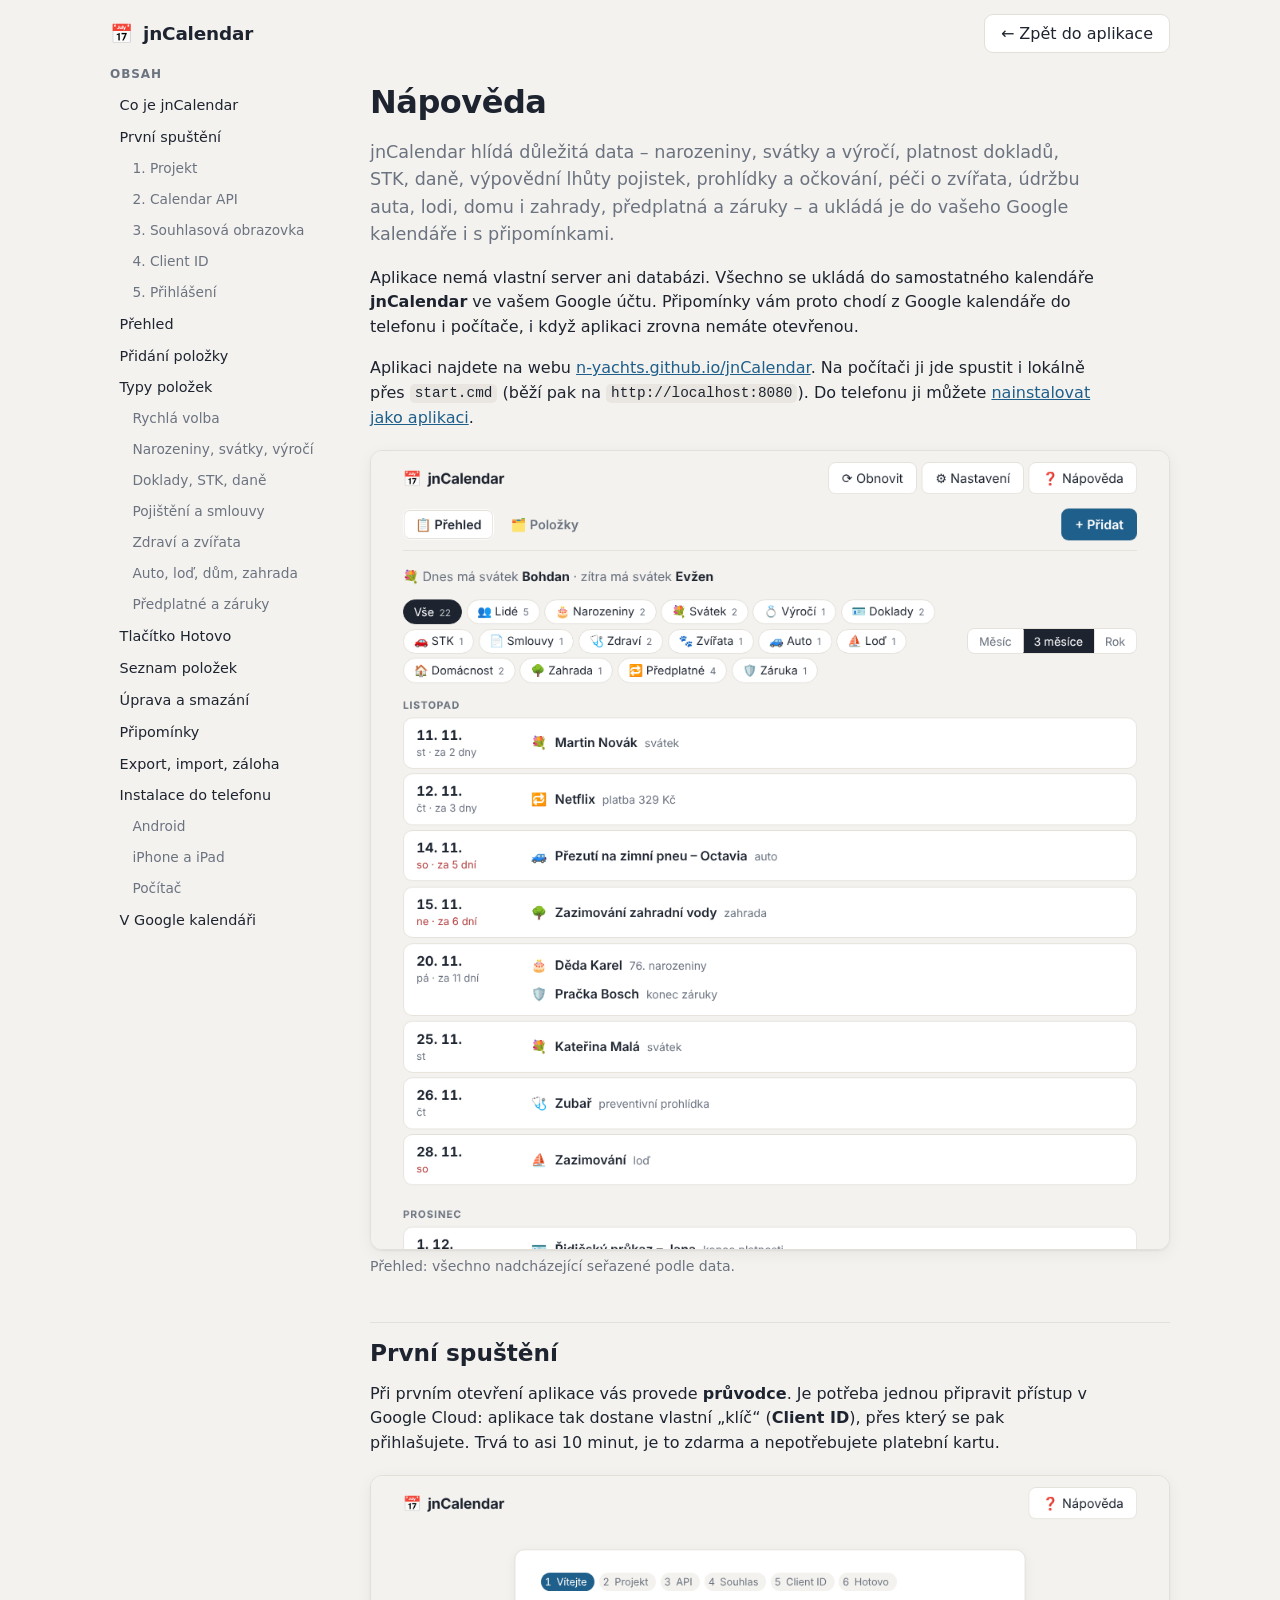
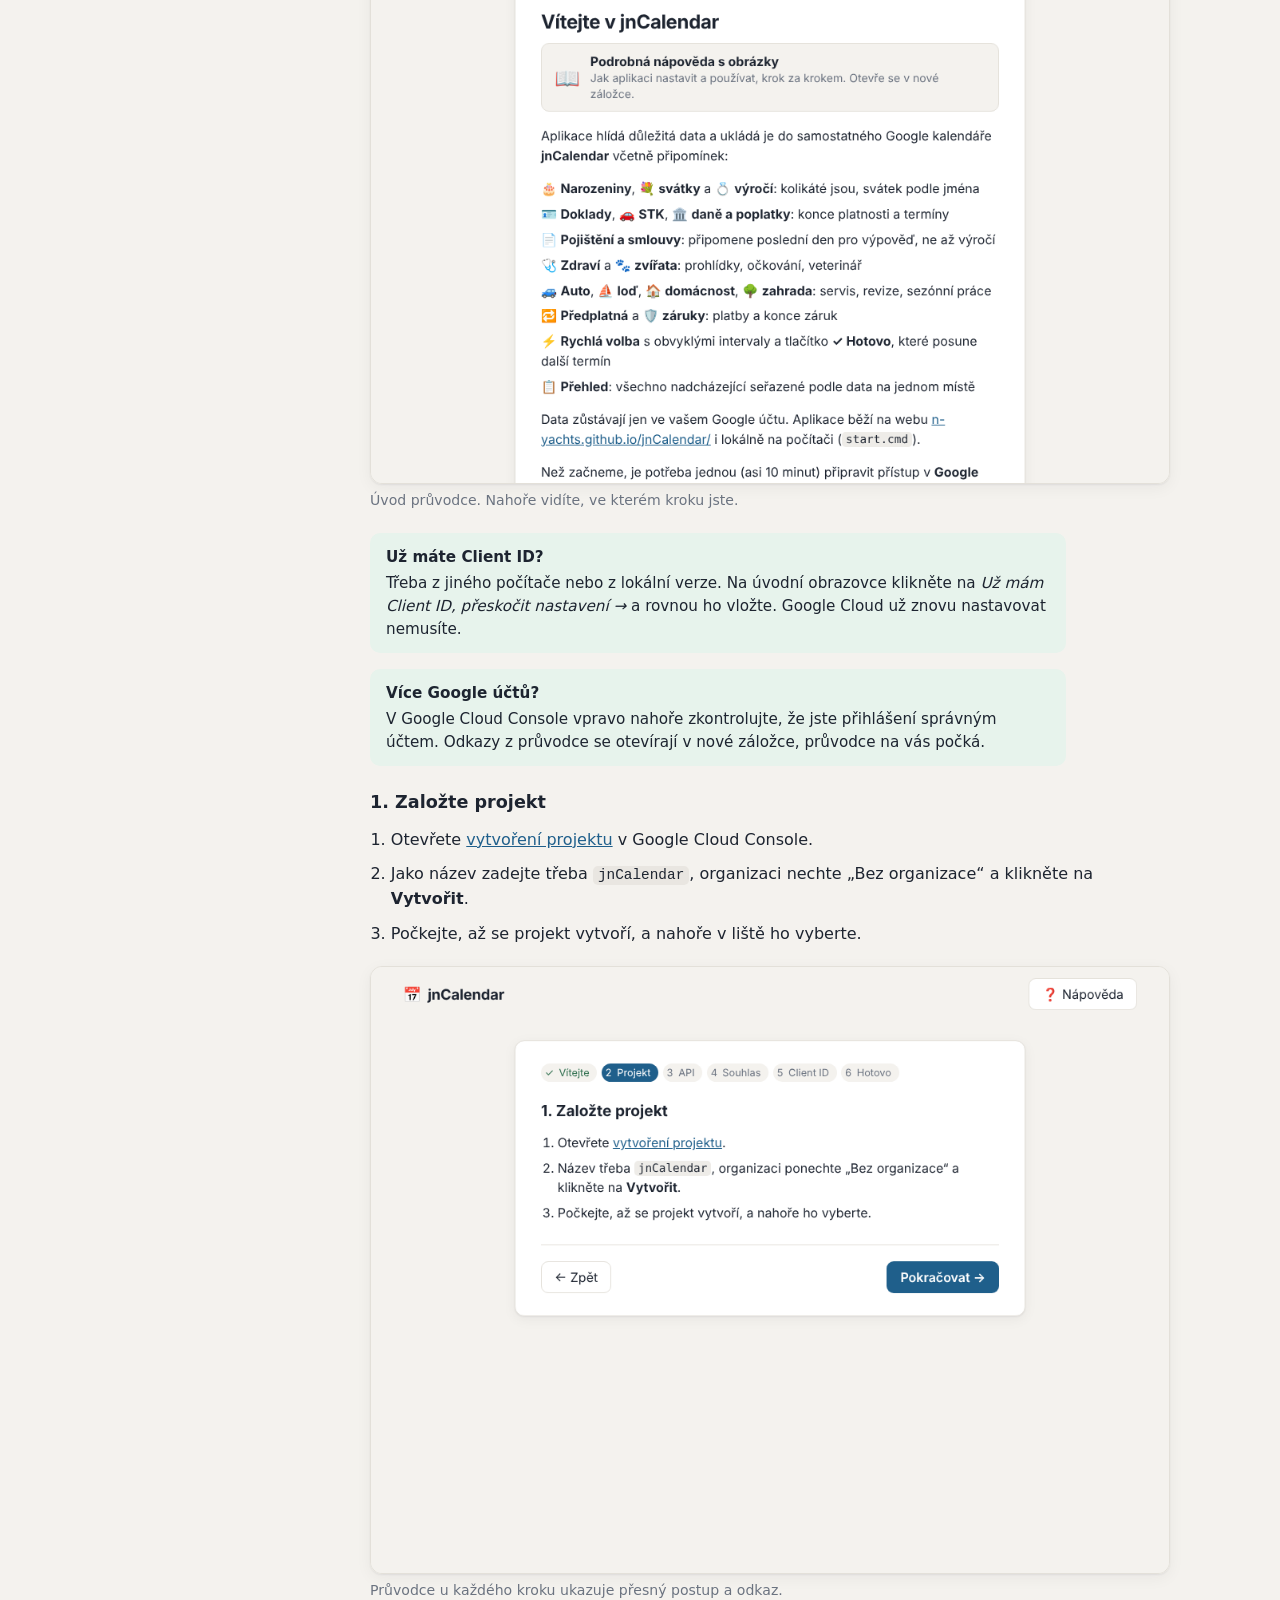
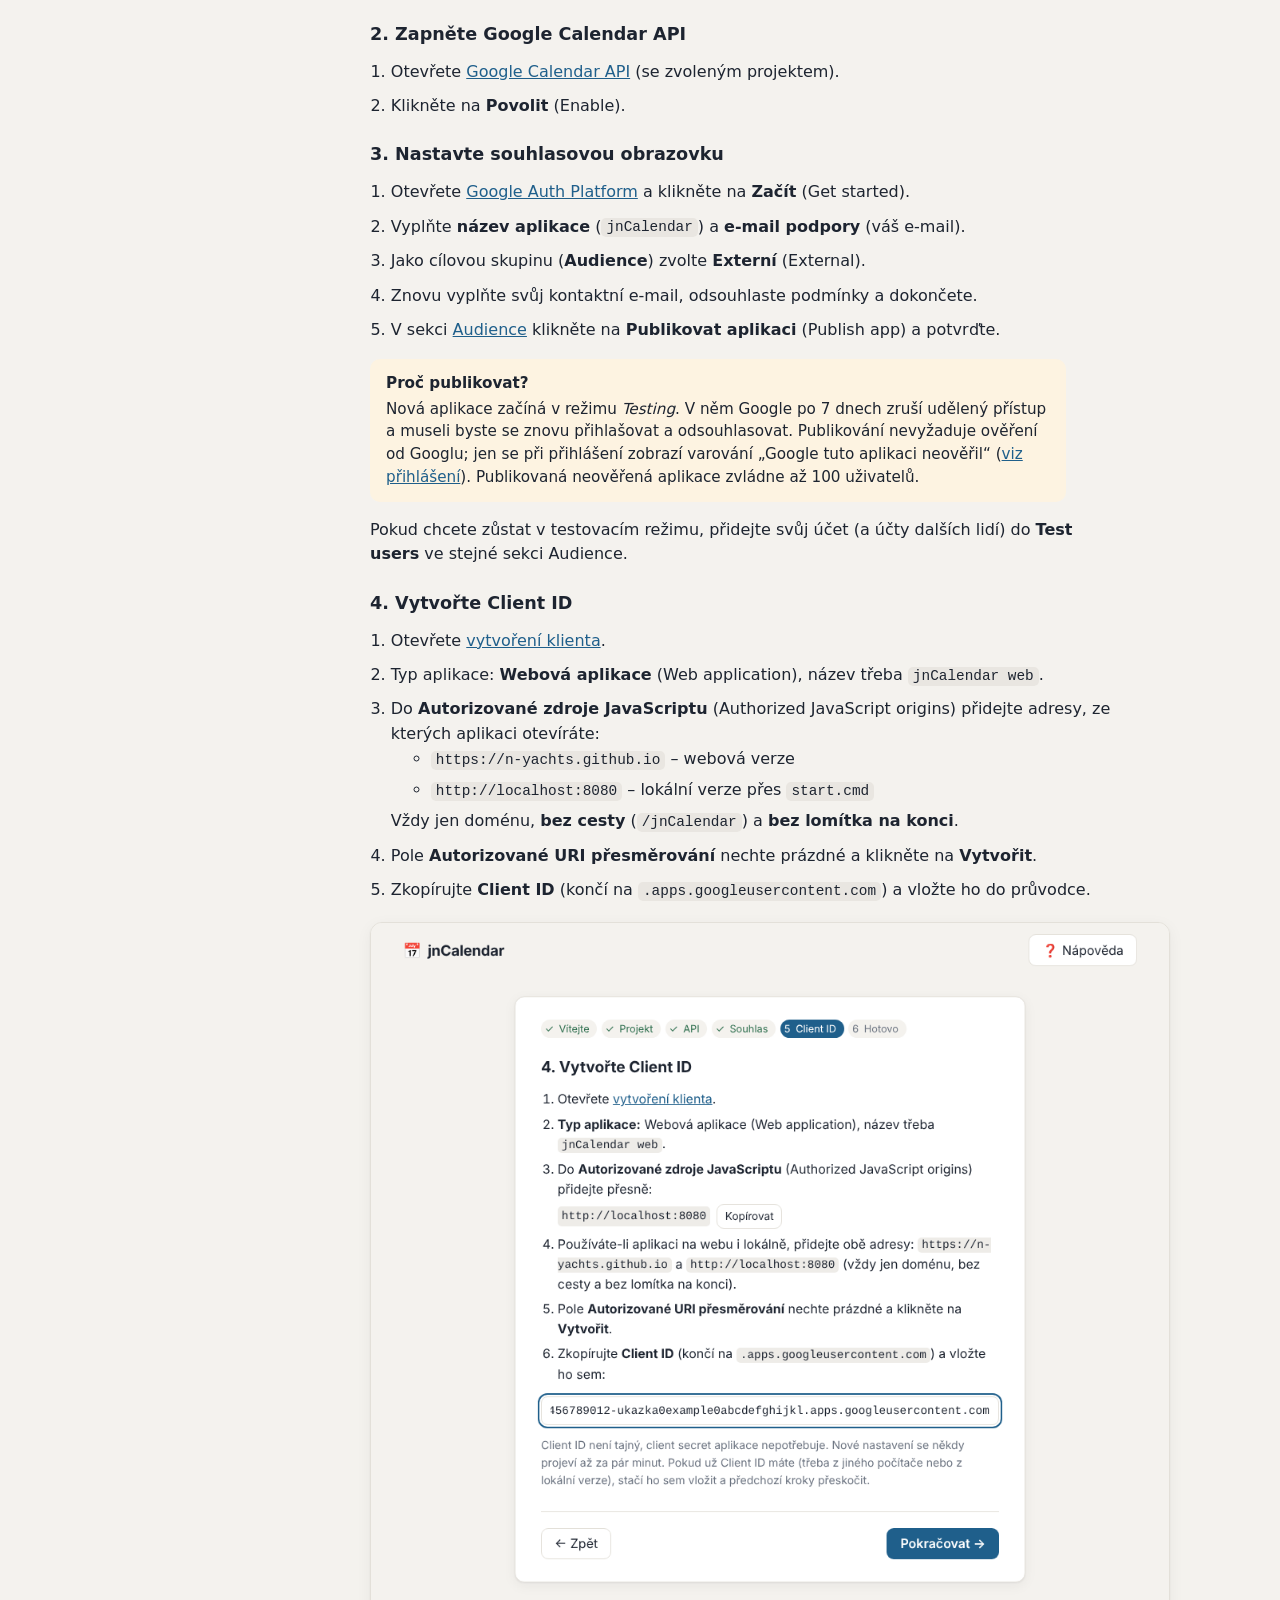
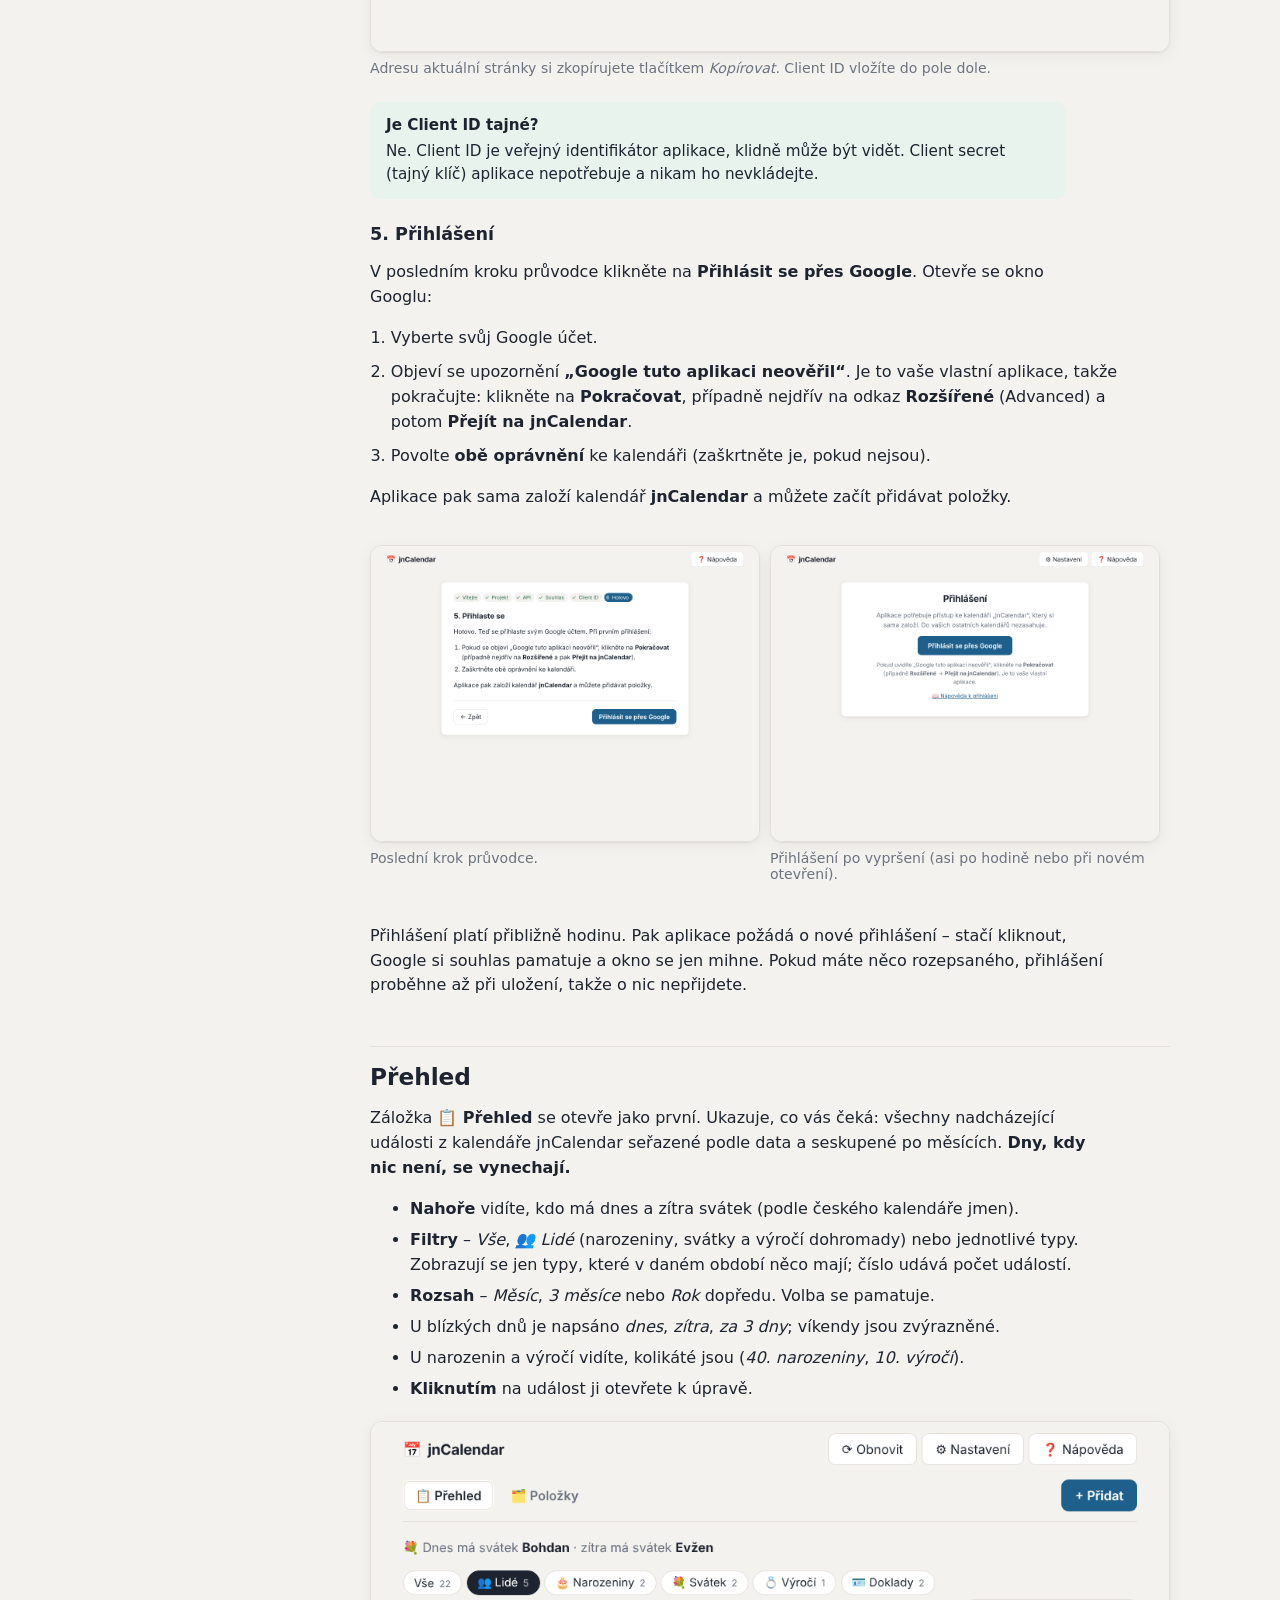
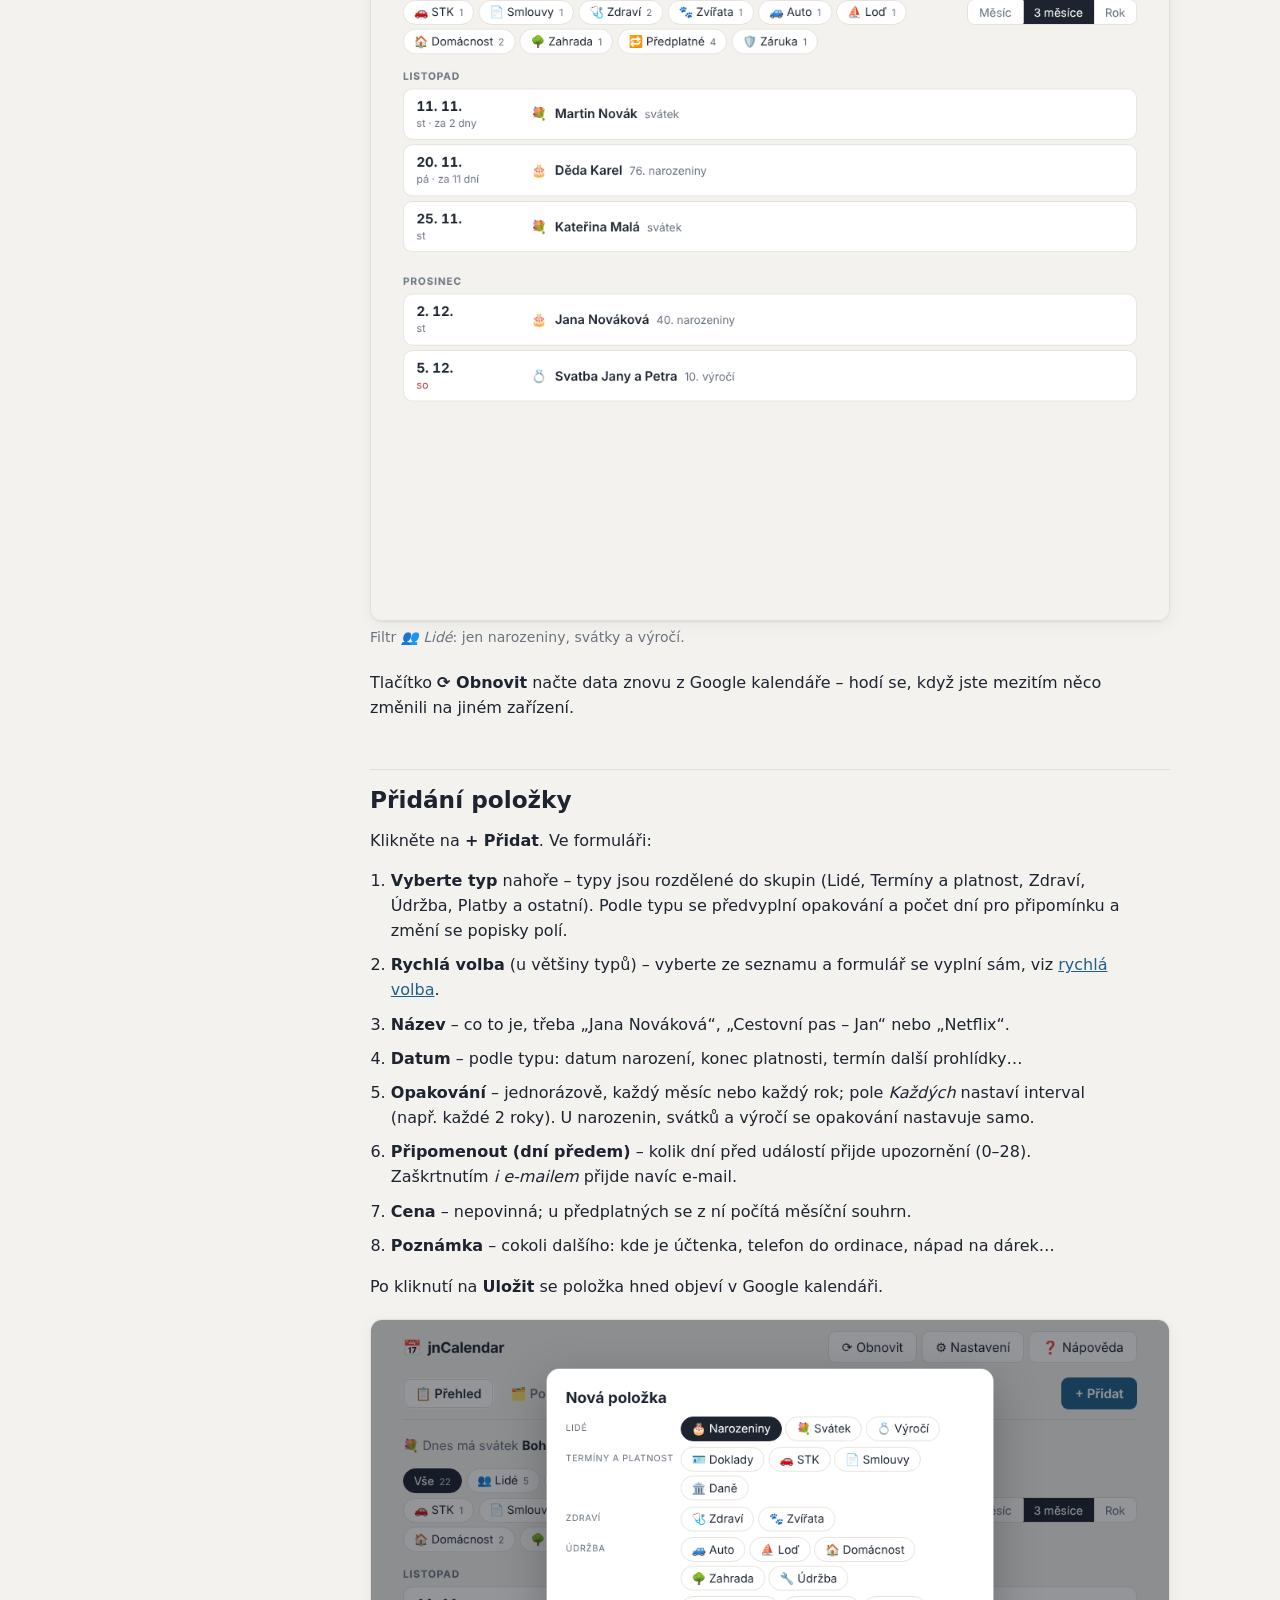
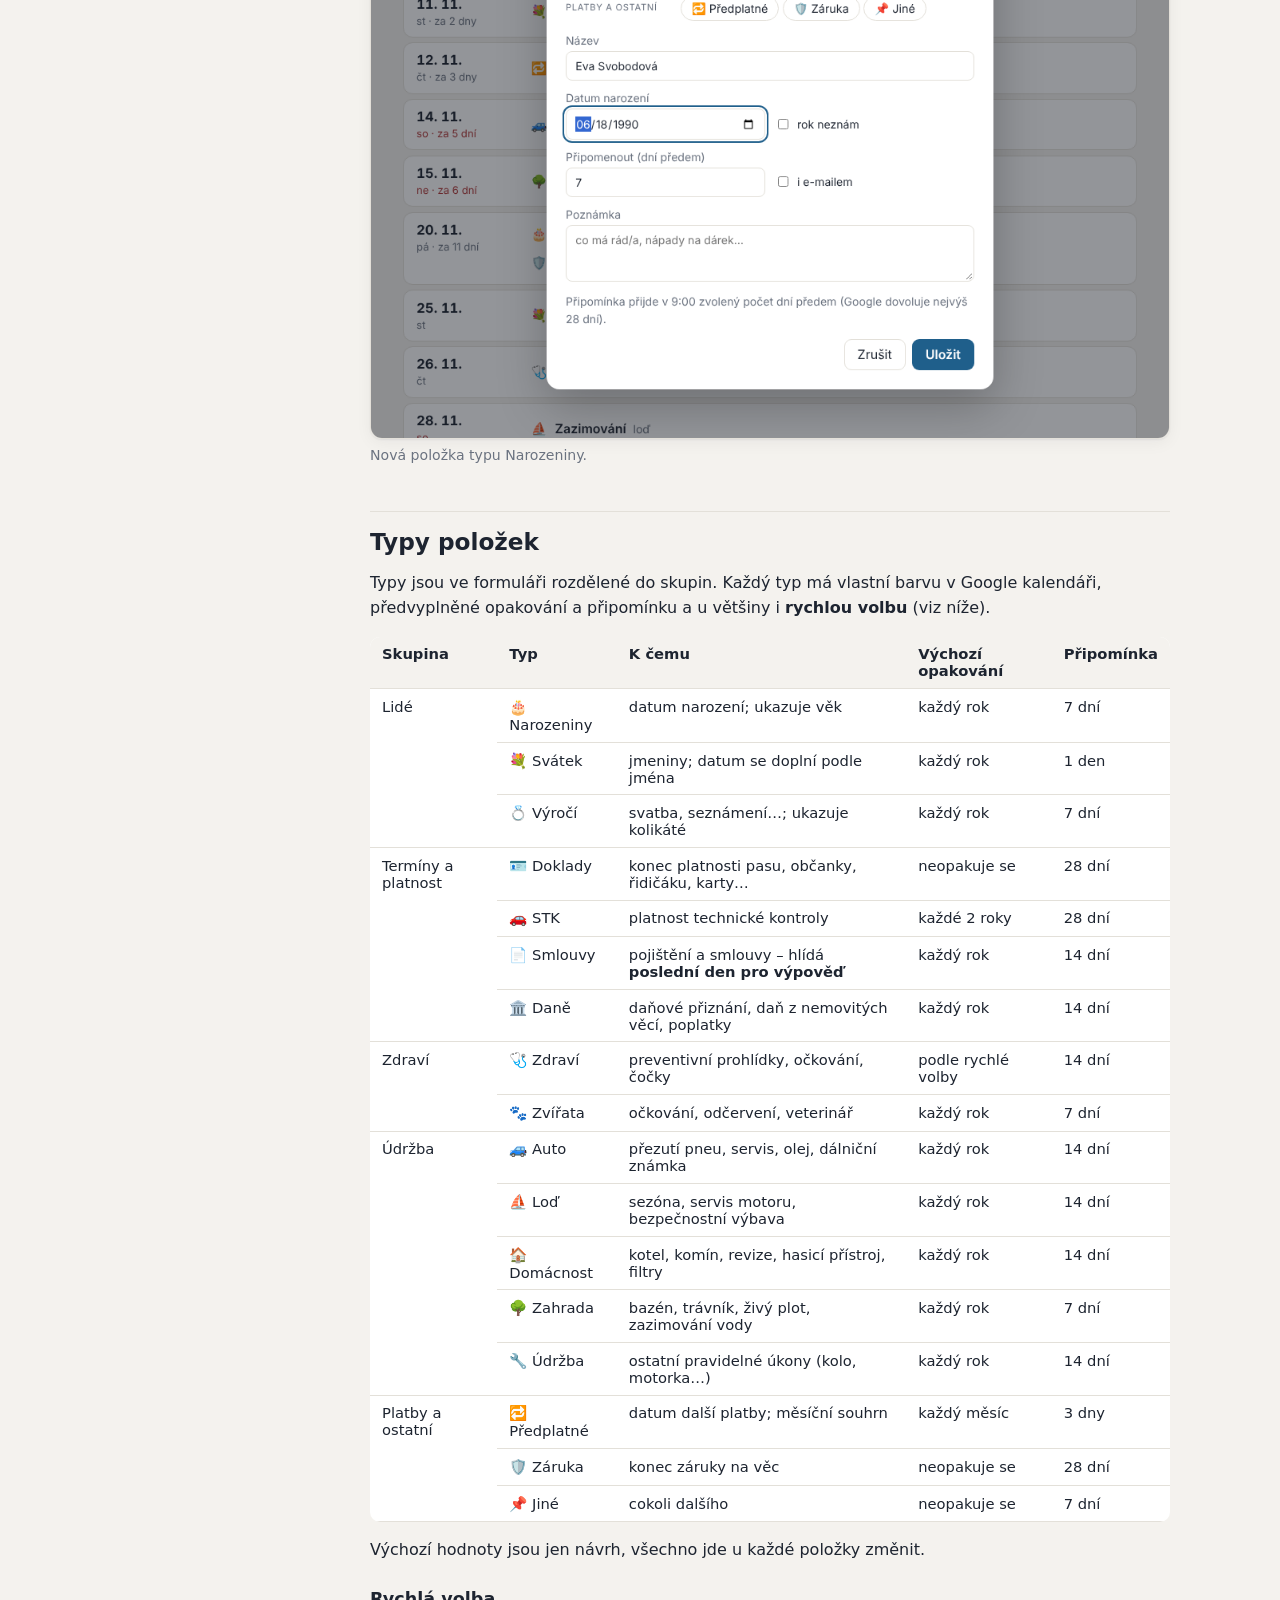
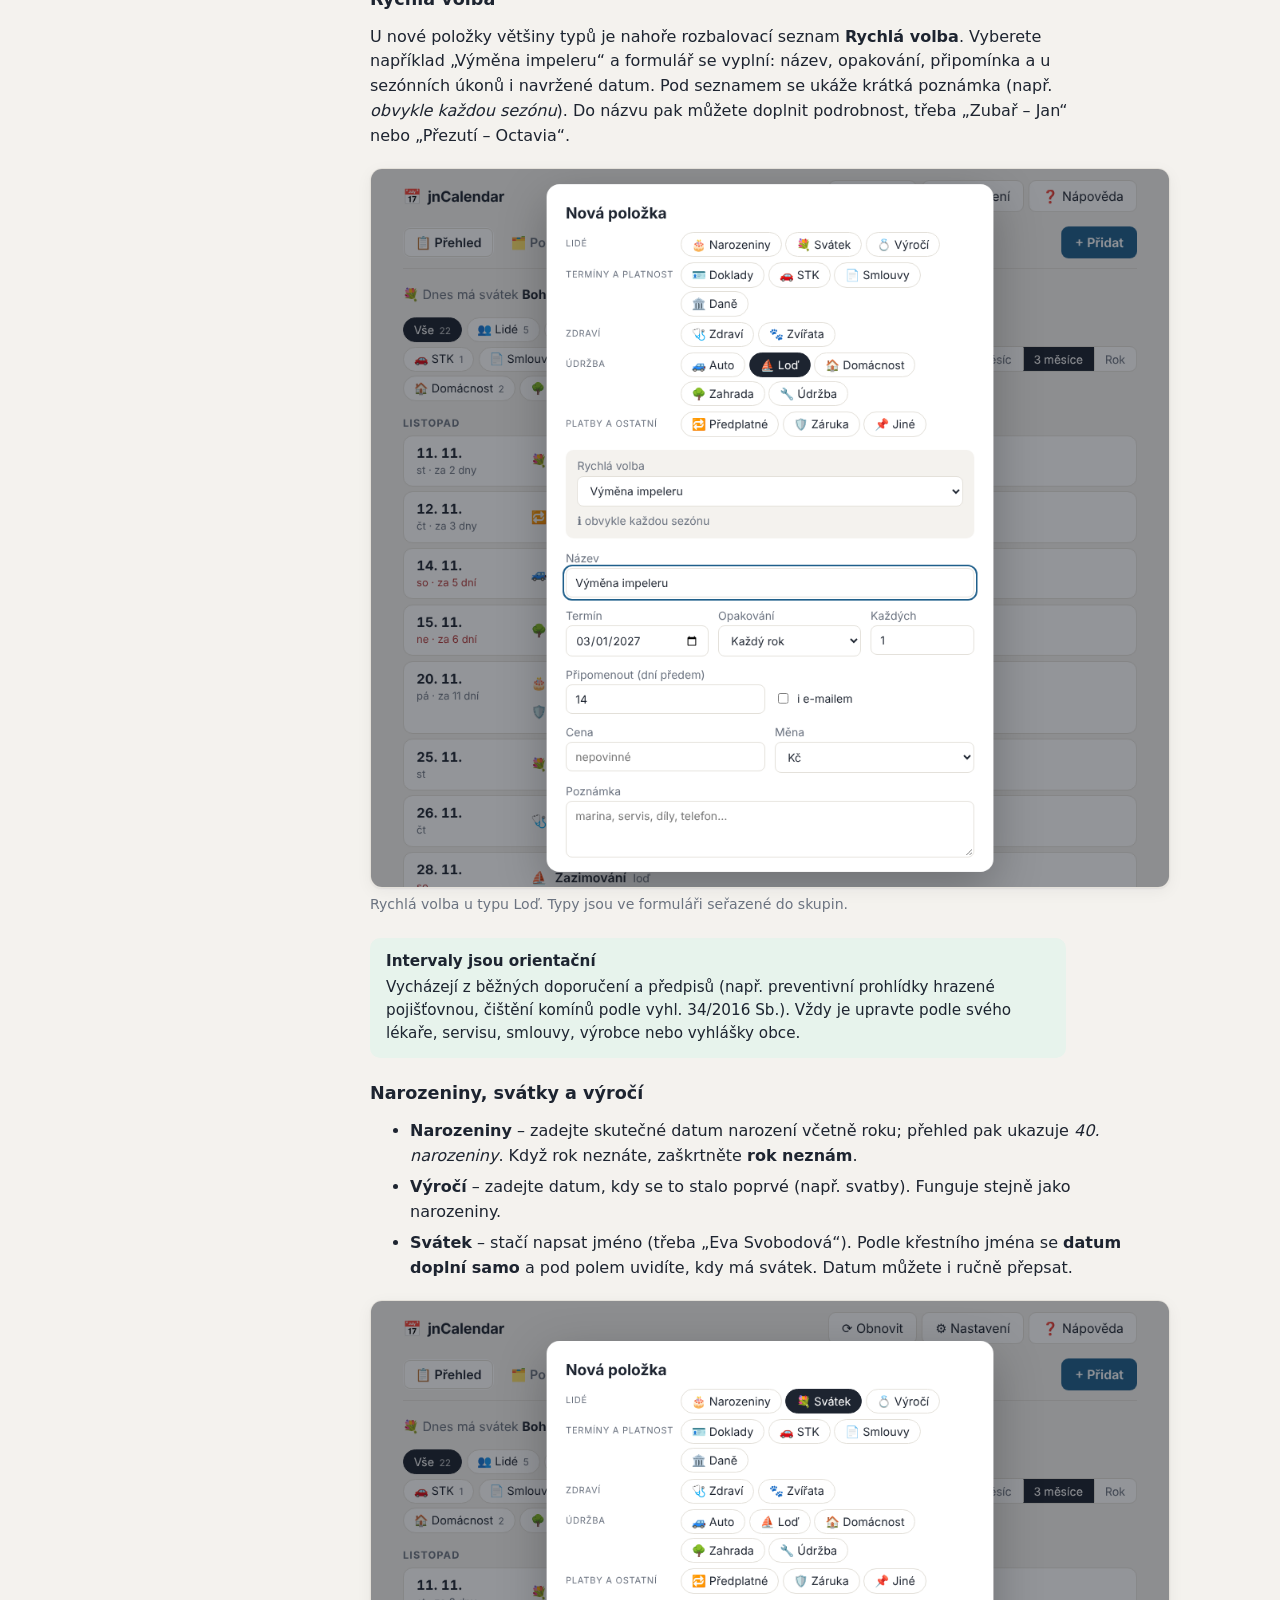
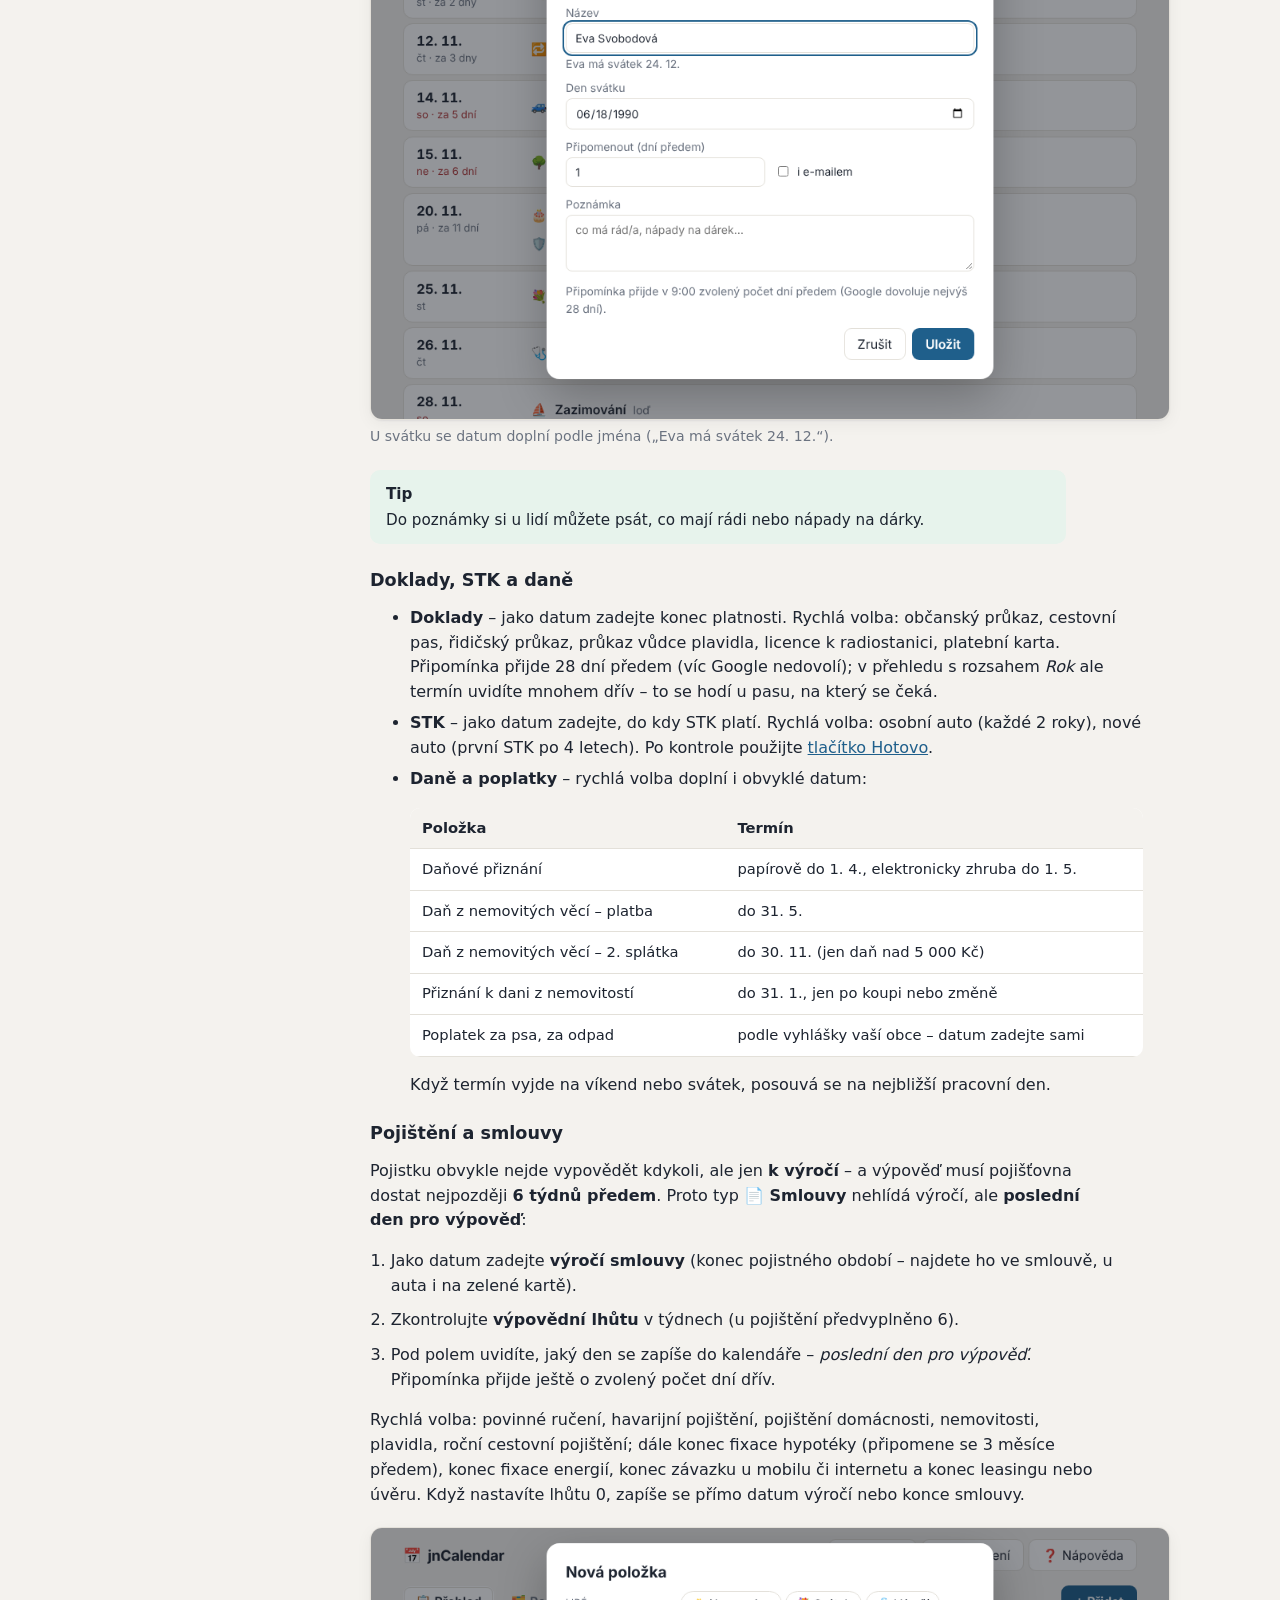
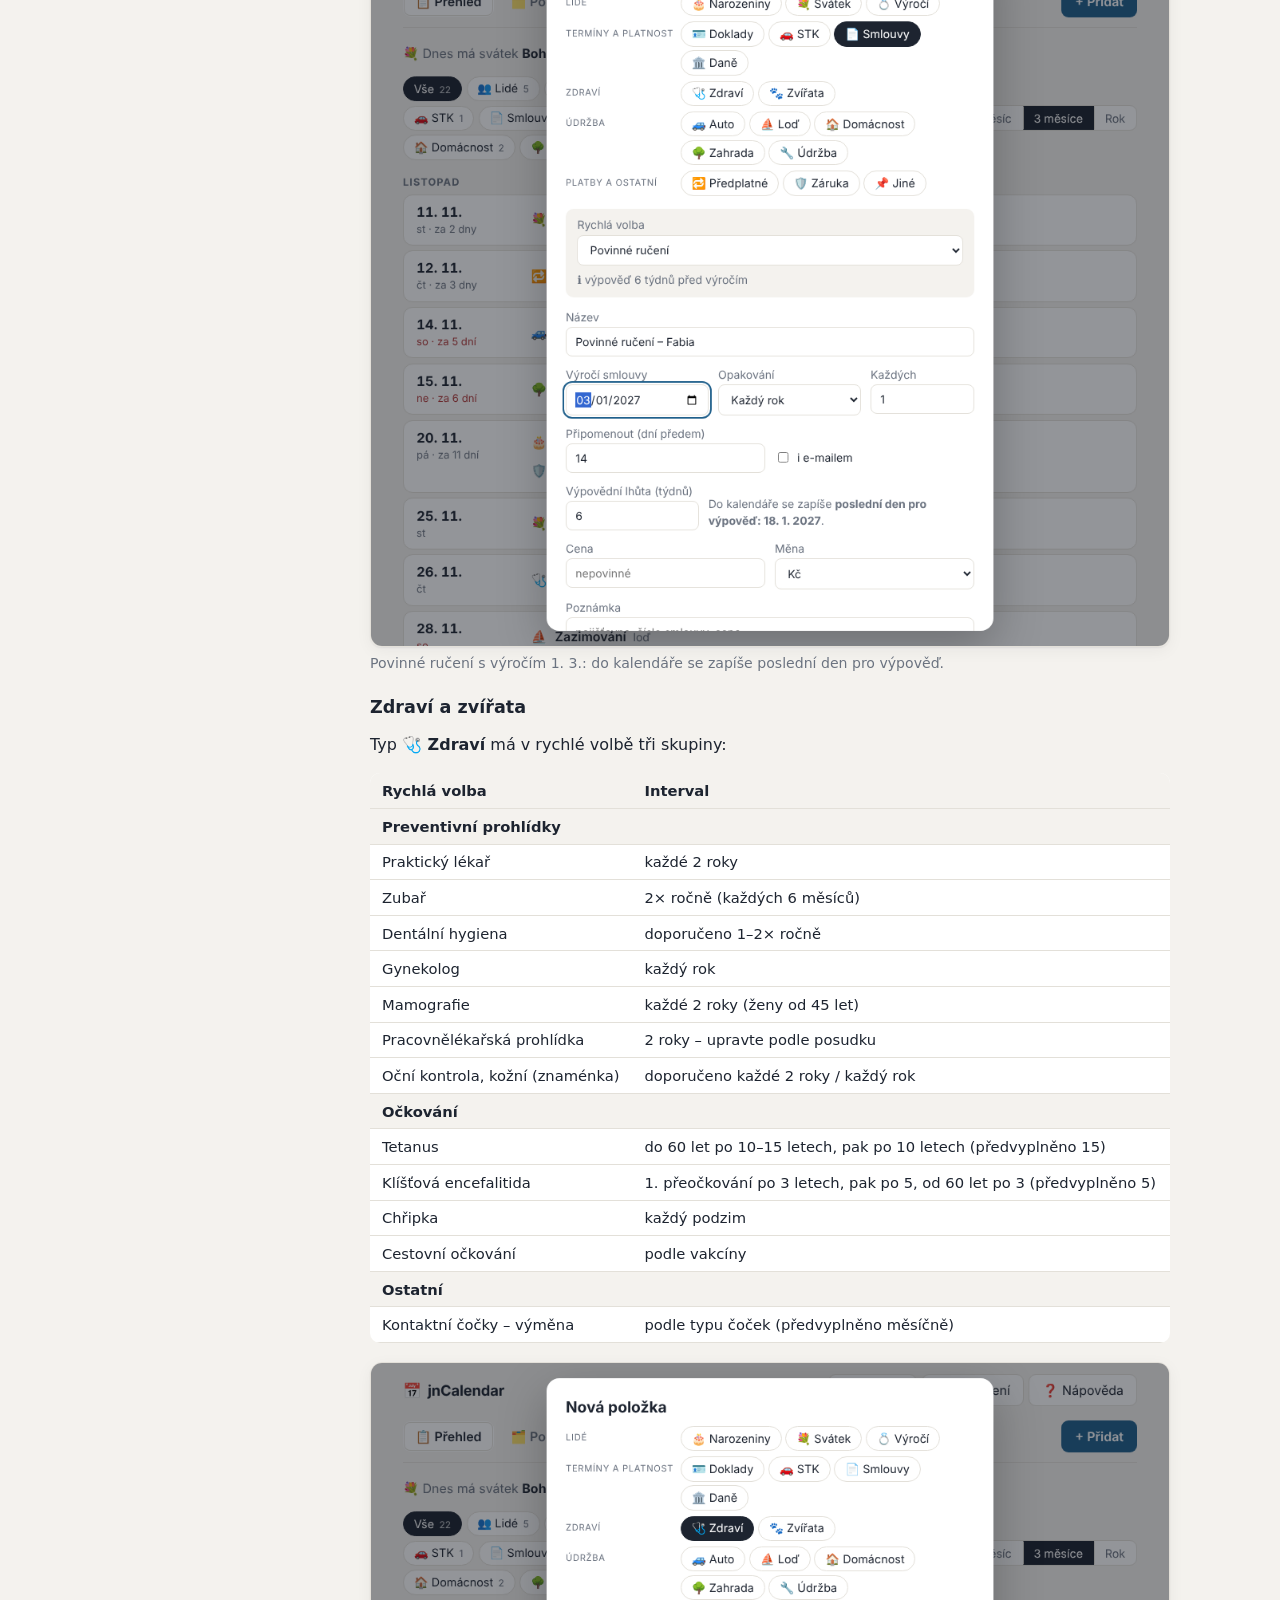
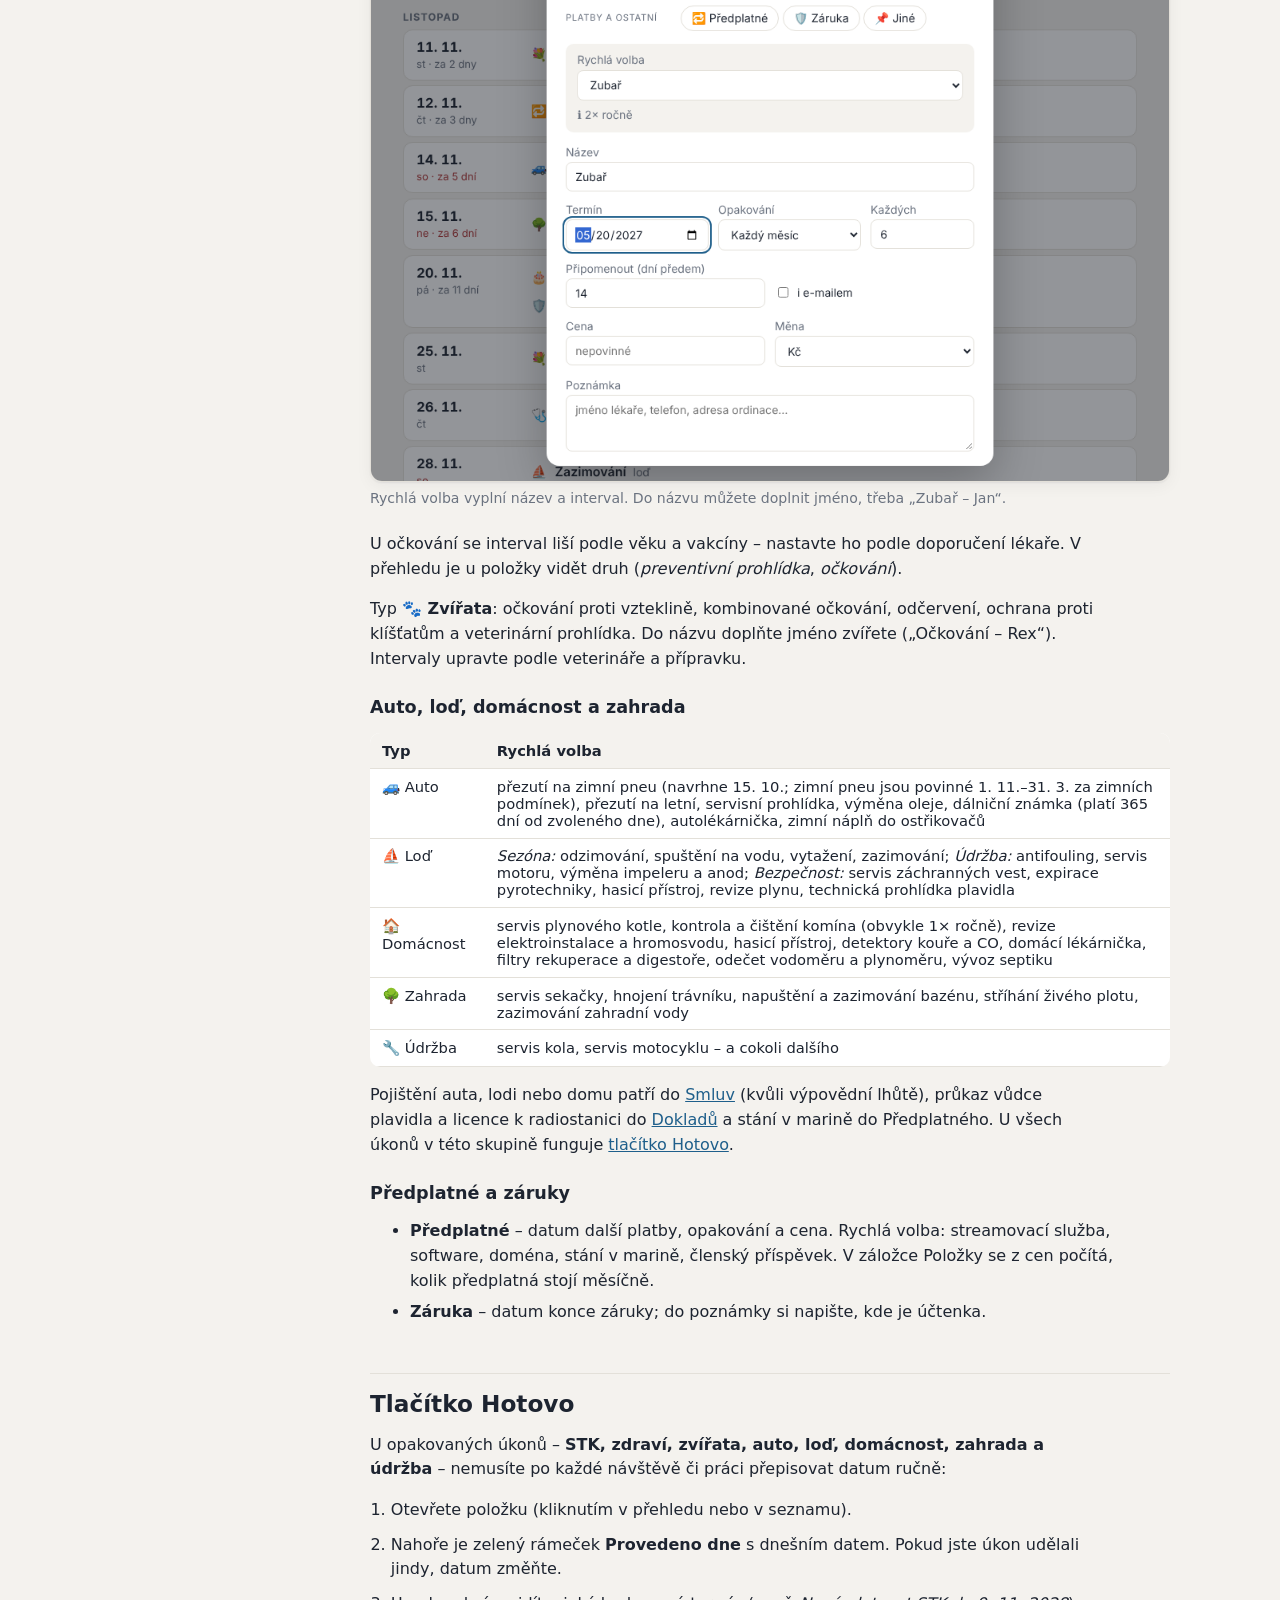
==== commit eb802a2a: "Instalace jako aplikace (PWA) pro Android, iPhone i počítač - manifest.webmanifest, ikony (vč. maska" ====
--- a/help.html
+++ b/help.html
@@ -4,8 +4,9 @@
   <meta charset="utf-8">
   <meta name="viewport" content="width=device-width, initial-scale=1">
   <title>Nápověda – jnCalendar</title>
-  <link rel="icon" href="data:image/svg+xml,<svg xmlns='http://www.w3.org/2000/svg' viewBox='0 0 100 100'><text y='.9em' font-size='90'>📖</text></svg>">
-  <link rel="stylesheet" href="styles.css?v=20261109-1745">
+  <link rel="icon" type="image/png" sizes="32x32" href="icons/favicon-32.png">
+  <meta name="theme-color" content="#1f5f8b">
+  <link rel="stylesheet" href="styles.css?v=20261109-1800">
   <style>
     .help { display: grid; grid-template-columns: 220px 1fr; gap: 2.5rem; max-width: 1100px; margin: 0 auto; padding: 0 1.25rem 5rem; }
     .toc { position: sticky; top: 1rem; align-self: start; max-height: calc(100vh - 2rem); overflow: auto; font-size: .9rem; }
@@ -85,7 +86,13 @@
         <li><a href="#uprava">Úprava a smazání</a></li>
         <li><a href="#pripominky">Připomínky</a></li>
         <li><a href="#prenos">Export, import, záloha</a></li>
-        <li><a href="#mobil">Na mobilu</a></li>
+        <li><a href="#mobil">Instalace do telefonu</a>
+          <ol>
+            <li><a href="#instalace-android">Android</a></li>
+            <li><a href="#instalace-iphone">iPhone a iPad</a></li>
+            <li><a href="#instalace-pc">Počítač</a></li>
+          </ol>
+        </li>
         <li><a href="#google">V Google kalendáři</a></li>
         <li><a href="#potize">Řešení potíží</a></li>
         <li><a href="#soukromi">Soukromí a oprávnění</a></li>
@@ -104,9 +111,10 @@
           <b>jnCalendar</b> ve vašem Google účtu. Připomínky vám proto chodí z Google kalendáře do
           telefonu i počítače, i když aplikaci zrovna nemáte otevřenou.</p>
         <p>Aplikaci najdete na webu <a href="https://n-yachts.github.io/jnCalendar/">n-yachts.github.io/jnCalendar</a>.
-          Na počítači ji jde spustit i lokálně přes <code>start.cmd</code> (běží pak na <code>http://localhost:8080</code>).</p>
-        <figure>
-          <img src="help/img/prehled.png?v=20261109-1745" alt="Přehled nadcházejících událostí" loading="lazy" width="1000" height="1000">
+          Na počítači ji jde spustit i lokálně přes <code>start.cmd</code> (běží pak na <code>http://localhost:8080</code>).
+          Do telefonu ji můžete <a href="#mobil">nainstalovat jako aplikaci</a>.</p>
+        <figure>
+          <img src="help/img/prehled.png?v=20261109-1800" alt="Přehled nadcházejících událostí" loading="lazy" width="1000" height="1000">
           <figcaption>Přehled: všechno nadcházející seřazené podle data.</figcaption>
         </figure>
       </section>
@@ -118,7 +126,7 @@
           v Google Cloud: aplikace tak dostane vlastní „klíč“ (<b>Client ID</b>), přes který se pak
           přihlašujete. Trvá to asi 10 minut, je to zdarma a nepotřebujete platební kartu.</p>
         <figure>
-          <img src="help/img/pruvodce-uvod.png?v=20261109-1745" alt="Úvodní obrazovka průvodce" loading="lazy" width="1000" height="760">
+          <img src="help/img/pruvodce-uvod.png?v=20261109-1800" alt="Úvodní obrazovka průvodce" loading="lazy" width="1000" height="760">
           <figcaption>Úvod průvodce. Nahoře vidíte, ve kterém kroku jste.</figcaption>
         </figure>
         <div class="tip"><b>Už máte Client ID?</b>
@@ -136,7 +144,7 @@
           <li>Počkejte, až se projekt vytvoří, a nahoře v liště ho vyberte.</li>
         </ol>
         <figure>
-          <img src="help/img/pruvodce-projekt.png?v=20261109-1745" alt="Krok průvodce: projekt" loading="lazy" width="1000" height="760">
+          <img src="help/img/pruvodce-projekt.png?v=20261109-1800" alt="Krok průvodce: projekt" loading="lazy" width="1000" height="760">
           <figcaption>Průvodce u každého kroku ukazuje přesný postup a odkaz.</figcaption>
         </figure>
 
@@ -177,7 +185,7 @@
           <li>Zkopírujte <b>Client ID</b> (končí na <code>.apps.googleusercontent.com</code>) a vložte ho do průvodce.</li>
         </ol>
         <figure>
-          <img src="help/img/pruvodce-client-id.png?v=20261109-1745" alt="Krok průvodce: Client ID" loading="lazy">
+          <img src="help/img/pruvodce-client-id.png?v=20261109-1800" alt="Krok průvodce: Client ID" loading="lazy">
           <figcaption>Adresu aktuální stránky si zkopírujete tlačítkem <i>Kopírovat</i>. Client ID vložíte do pole dole.</figcaption>
         </figure>
         <div class="tip"><b>Je Client ID tajné?</b>
@@ -195,10 +203,10 @@
         </ol>
         <p>Aplikace pak sama založí kalendář <b>jnCalendar</b> a můžete začít přidávat položky.</p>
         <figure class="half">
-          <img src="help/img/pruvodce-hotovo.png?v=20261109-1745" alt="Poslední krok průvodce" loading="lazy">
+          <img src="help/img/pruvodce-hotovo.png?v=20261109-1800" alt="Poslední krok průvodce" loading="lazy">
           <figcaption>Poslední krok průvodce.</figcaption>
         </figure><figure class="half">
-          <img src="help/img/prihlaseni.png?v=20261109-1745" alt="Obrazovka přihlášení" loading="lazy">
+          <img src="help/img/prihlaseni.png?v=20261109-1800" alt="Obrazovka přihlášení" loading="lazy">
           <figcaption>Přihlášení po vypršení (asi po hodině nebo při novém otevření).</figcaption>
         </figure>
         <p>Přihlášení platí přibližně hodinu. Pak aplikace požádá o nové přihlášení – stačí kliknout,
@@ -222,7 +230,7 @@
           <li><b>Kliknutím</b> na událost ji otevřete k úpravě.</li>
         </ul>
         <figure>
-          <img src="help/img/prehled-lide.png?v=20261109-1745" alt="Přehled s filtrem Lidé" loading="lazy">
+          <img src="help/img/prehled-lide.png?v=20261109-1800" alt="Přehled s filtrem Lidé" loading="lazy">
           <figcaption>Filtr <i>👥 Lidé</i>: jen narozeniny, svátky a výročí.</figcaption>
         </figure>
         <p>Tlačítko <b>⟳ Obnovit</b> načte data znovu z Google kalendáře – hodí se, když jste
@@ -250,7 +258,7 @@
         </ol>
         <p>Po kliknutí na <b>Uložit</b> se položka hned objeví v Google kalendáři.</p>
         <figure>
-          <img src="help/img/formular-narozeniny.png?v=20261109-1745" alt="Formulář nové položky – narozeniny" loading="lazy">
+          <img src="help/img/formular-narozeniny.png?v=20261109-1800" alt="Formulář nové položky – narozeniny" loading="lazy">
           <figcaption>Nová položka typu Narozeniny.</figcaption>
         </figure>
       </section>
@@ -290,7 +298,7 @@
           i navržené datum. Pod seznamem se ukáže krátká poznámka (např. <i>obvykle každou sezónu</i>).
           Do názvu pak můžete doplnit podrobnost, třeba „Zubař – Jan“ nebo „Přezutí – Octavia“.</p>
         <figure>
-          <img src="help/img/formular-lod.png?v=20261109-1745" alt="Formulář s rychlou volbou pro loď" loading="lazy">
+          <img src="help/img/formular-lod.png?v=20261109-1800" alt="Formulář s rychlou volbou pro loď" loading="lazy">
           <figcaption>Rychlá volba u typu Loď. Typy jsou ve formuláři seřazené do skupin.</figcaption>
         </figure>
         <div class="tip"><b>Intervaly jsou orientační</b>
@@ -307,7 +315,7 @@
             <b>datum doplní samo</b> a pod polem uvidíte, kdy má svátek. Datum můžete i ručně přepsat.</li>
         </ul>
         <figure>
-          <img src="help/img/formular-svatek.png?v=20261109-1745" alt="Formulář svátku s automaticky doplněným datem" loading="lazy">
+          <img src="help/img/formular-svatek.png?v=20261109-1800" alt="Formulář svátku s automaticky doplněným datem" loading="lazy">
           <figcaption>U svátku se datum doplní podle jména („Eva má svátek 24. 12.“).</figcaption>
         </figure>
         <div class="tip"><b>Tip</b> Do poznámky si u lidí můžete psát, co mají rádi nebo nápady na dárky.</div>
@@ -349,7 +357,7 @@
           konec fixace energií, konec závazku u mobilu či internetu a konec leasingu nebo úvěru.
           Když nastavíte lhůtu 0, zapíše se přímo datum výročí nebo konce smlouvy.</p>
         <figure>
-          <img src="help/img/formular-smlouva.png?v=20261109-1745" alt="Formulář smlouvy s výpovědní lhůtou" loading="lazy">
+          <img src="help/img/formular-smlouva.png?v=20261109-1800" alt="Formulář smlouvy s výpovědní lhůtou" loading="lazy">
           <figcaption>Povinné ručení s výročím 1. 3.: do kalendáře se zapíše poslední den pro výpověď.</figcaption>
         </figure>
 
@@ -376,7 +384,7 @@
           </tbody>
         </table>
         <figure>
-          <img src="help/img/formular-prohlidky.png?v=20261109-1745" alt="Formulář s rychlou volbou prohlídky" loading="lazy">
+          <img src="help/img/formular-prohlidky.png?v=20261109-1800" alt="Formulář s rychlou volbou prohlídky" loading="lazy">
           <figcaption>Rychlá volba vyplní název a interval. Do názvu můžete doplnit jméno, třeba „Zubař – Jan“.</figcaption>
         </figure>
         <p>U očkování se interval liší podle věku a vakcíny – nastavte ho podle doporučení lékaře.
@@ -433,7 +441,7 @@
         <p>Nový termín = <b>datum provedení + interval opakování</b>. Aplikace si zapamatuje, kdy jste
           úkon provedli naposledy, a ukazuje to v seznamu („naposledy 15. 12. 2024“).</p>
         <figure>
-          <img src="help/img/hotovo.png?v=20261109-1745" alt="Úprava STK s tlačítkem Hotovo" loading="lazy">
+          <img src="help/img/hotovo.png?v=20261109-1800" alt="Úprava STK s tlačítkem Hotovo" loading="lazy">
           <figcaption>Rámeček Hotovo u technické kontroly.</figcaption>
         </figure>
         <div class="tip"><b>Rámeček nevidíte?</b> Objeví se jen u uvedených typů, a to když se položka opakuje.
@@ -455,7 +463,7 @@
           ukazuje naléhavost: <span style="color:var(--warn)">do týdne</span>,
           <span style="color:var(--soon)">do měsíce</span>, <span style="color:var(--bad)">prošlé</span>.</p>
         <figure>
-          <img src="help/img/polozky.png?v=20261109-1745" alt="Seznam položek se souhrnem" loading="lazy">
+          <img src="help/img/polozky.png?v=20261109-1800" alt="Seznam položek se souhrnem" loading="lazy">
           <figcaption>Seznam položek seřazený podle nejbližšího termínu.</figcaption>
         </figure>
       </section>
@@ -494,10 +502,10 @@
           <li><b>⬆ Importovat ze souboru</b> položky ze souboru přidá do kalendáře účtu, který je právě přihlášený.</li>
         </ul>
         <figure class="half">
-          <img src="help/img/nastaveni.png?v=20261109-1745" alt="Nastavení s exportem a importem" loading="lazy">
-          <figcaption>Nastavení: přenos položek, účet a verze aplikace.</figcaption>
+          <img src="help/img/nastaveni.png?v=20261109-1800" alt="Nastavení s exportem a importem" loading="lazy">
+          <figcaption>Nastavení: přenos položek, instalace aplikace, účet a verze.</figcaption>
         </figure><figure class="half">
-          <img src="help/img/import.png?v=20261109-1745" alt="Náhled importu" loading="lazy">
+          <img src="help/img/import.png?v=20261109-1800" alt="Náhled importu" loading="lazy">
           <figcaption>Před importem uvidíte, co se přidá.</figcaption>
         </figure>
         <h3>Přenos k jinému uživateli</h3>
@@ -518,20 +526,55 @@
 
       <!-- ================================================================ -->
       <section id="mobil">
-        <h2>Na mobilu</h2>
-        <p>Aplikace je přizpůsobená telefonu. Otevřete
-          <a href="https://n-yachts.github.io/jnCalendar/">n-yachts.github.io/jnCalendar</a> a přidejte si ji na plochu:</p>
-        <ul>
-          <li><b>Android (Chrome)</b>: menu ⋮ → <i>Přidat na plochu</i> (nebo <i>Nainstalovat aplikaci</i>).</li>
-          <li><b>iPhone (Safari)</b>: tlačítko Sdílet → <i>Přidat na plochu</i>.</li>
-        </ul>
-        <p>Client ID je potřeba v prohlížeči telefonu zadat jednou (průvodce → <i>Už mám Client ID</i>).
-          Aplikace se přizpůsobí i tmavému režimu telefonu.</p>
+        <h2>Instalace do telefonu a počítače</h2>
+        <p>jnCalendar se dá <b>nainstalovat jako aplikace</b>: dostane vlastní ikonu na ploše, spouští se
+          na celou obrazovku bez adresního řádku a objeví se v seznamu aplikací. Instaluje se přímo
+          z webu, bez Google Play, a aktualizace se projeví samy.</p>
+        <p style="display:flex;align-items:center;gap:1rem">
+          <img src="icons/icon-192.png" alt="Ikona jnCalendar" width="72" height="72" style="border-radius:16px">
+          <span class="muted">Takto vypadá ikona aplikace na ploše.</span></p>
+
+        <h3 id="instalace-android">Android (Chrome)</h3>
+        <ol class="steps-list">
+          <li>Otevřete <a href="https://n-yachts.github.io/jnCalendar/">n-yachts.github.io/jnCalendar</a> v Chromu.</li>
+          <li>Klepněte na tlačítko <b>📲 Nainstalovat</b> v horní liště aplikace (nebo v <i>Nastavení</i>).
+            Když tlačítko nevidíte, použijte menu prohlížeče <b>⋮</b> → <b>Nainstalovat aplikaci</b>
+            (u starších verzí <b>Přidat na plochu</b>).</li>
+          <li>Potvrďte. Ikona jnCalendar se objeví na ploše a v seznamu aplikací.</li>
+        </ol>
+        <div class="tip"><b>Zkratka</b> Když na ikonu na ploše podržíte prst, nabídne <b>Přidat položku</b>
+          (otevře rovnou formulář) a <b>Nápověda</b>.</div>
+
+        <h3 id="instalace-iphone">iPhone a iPad (Safari)</h3>
+        <ol class="steps-list">
+          <li>Otevřete stránku v Safari.</li>
+          <li>Klepněte na <b>Sdílet</b> (čtvereček se šipkou) a zvolte <b>Přidat na plochu</b>.</li>
+        </ol>
+        <p>Aplikace na ploše iPhonu má vlastní úložiště, takže se může znovu zeptat na Client ID
+          (průvodce → <i>Už mám Client ID</i>).</p>
+
+        <h3 id="instalace-pc">Počítač (Chrome, Edge)</h3>
+        <p>Vpravo v adresním řádku klikněte na ikonu instalace (monitor se šipkou), nebo použijte tlačítko
+          <b>📲 Nainstalovat</b> v aplikaci. jnCalendar se pak spouští v samostatném okně jako běžný program.</p>
+
+        <h3>Dobré vědět</h3>
+        <ul>
+          <li><b>Client ID</b> je potřeba zadat jednou v každém prohlížeči (na Androidu sdílí nainstalovaná
+            aplikace údaje s Chromem).</li>
+          <li><b>Přihlášení</b> přes Google funguje v nainstalované aplikaci stejně – otevře se okno Googlu
+            a po potvrzení se vrátíte zpět.</li>
+          <li><b>Bez internetu</b> se aplikace spustí, ale data z kalendáře nenačte – ta jsou v Googlu.
+            Připomínky vám mezitím dál posílá Google Kalendář.</li>
+          <li><b>Aktualizace</b> se stahují automaticky při dalším spuštění. Aktuální verzi vidíte v <i>Nastavení</i>.</li>
+          <li><b>Odinstalace</b> jako u jiných aplikací (podržet ikonu → Odinstalovat). Vaše položky
+            zůstanou v Google kalendáři.</li>
+        </ul>
+        <p>Aplikace se přizpůsobí velikosti displeje i tmavému režimu telefonu.</p>
         <figure class="phone half">
-          <img src="help/img/mobil.png?v=20261109-1745" alt="Aplikace na mobilu" loading="lazy">
-          <figcaption>Přehled na telefonu.</figcaption>
+          <img src="help/img/mobil.png?v=20261109-1800" alt="Aplikace na mobilu" loading="lazy">
+          <figcaption>Přehled na telefonu. Vpravo nahoře je tlačítko Nainstalovat, když je instalace k dispozici.</figcaption>
         </figure><figure class="half">
-          <img src="help/img/tmavy-rezim.png?v=20261109-1745" alt="Tmavý režim" loading="lazy">
+          <img src="help/img/tmavy-rezim.png?v=20261109-1800" alt="Tmavý režim" loading="lazy">
           <figcaption>Tmavý režim se zapne podle nastavení systému.</figcaption>
         </figure>
       </section>
--- a/styles.css
+++ b/styles.css
@@ -254,3 +254,4 @@
 .item.t-lod { border-left-color: #1a237e; }
 .item.t-dum { border-left-color: #ff8f00; }
 .item.t-zahrada { border-left-color: #2e7d32; }
+.dlg-actions:has(> #btn-install[hidden]) { display: none; }
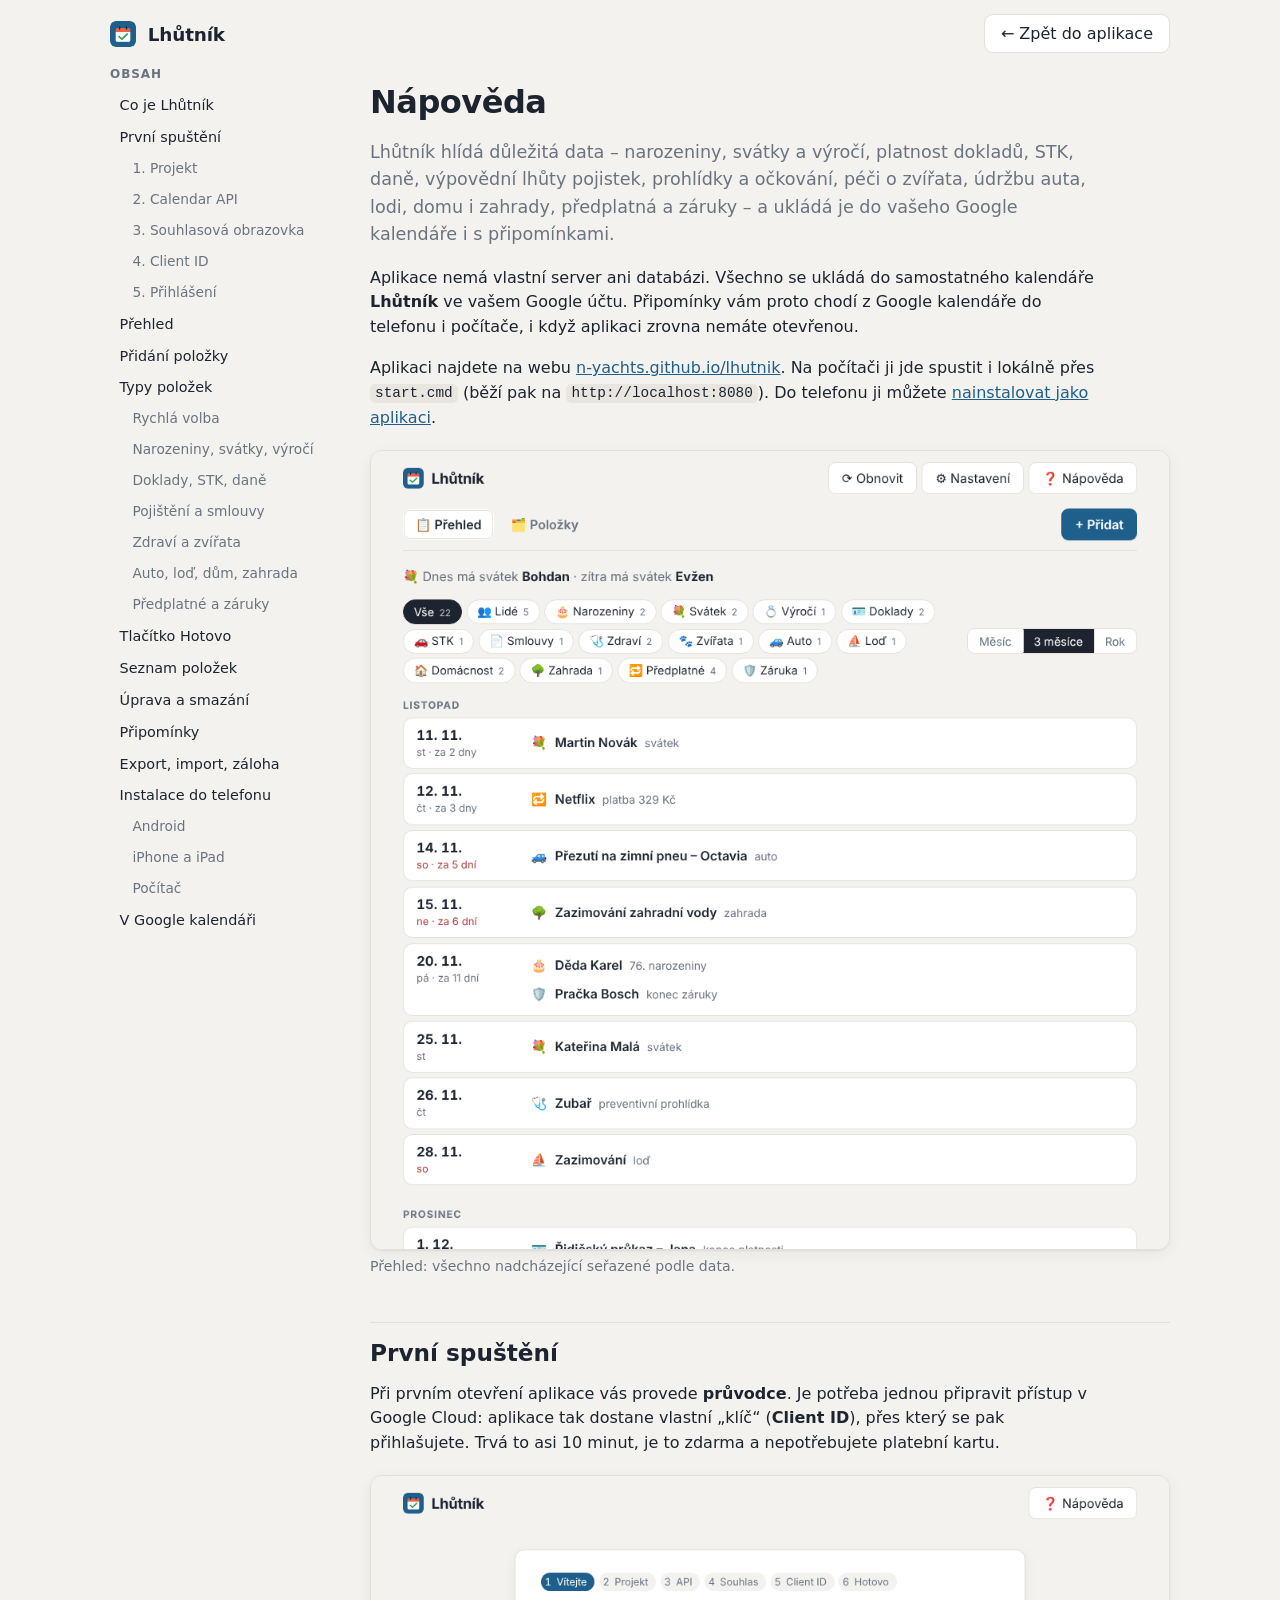
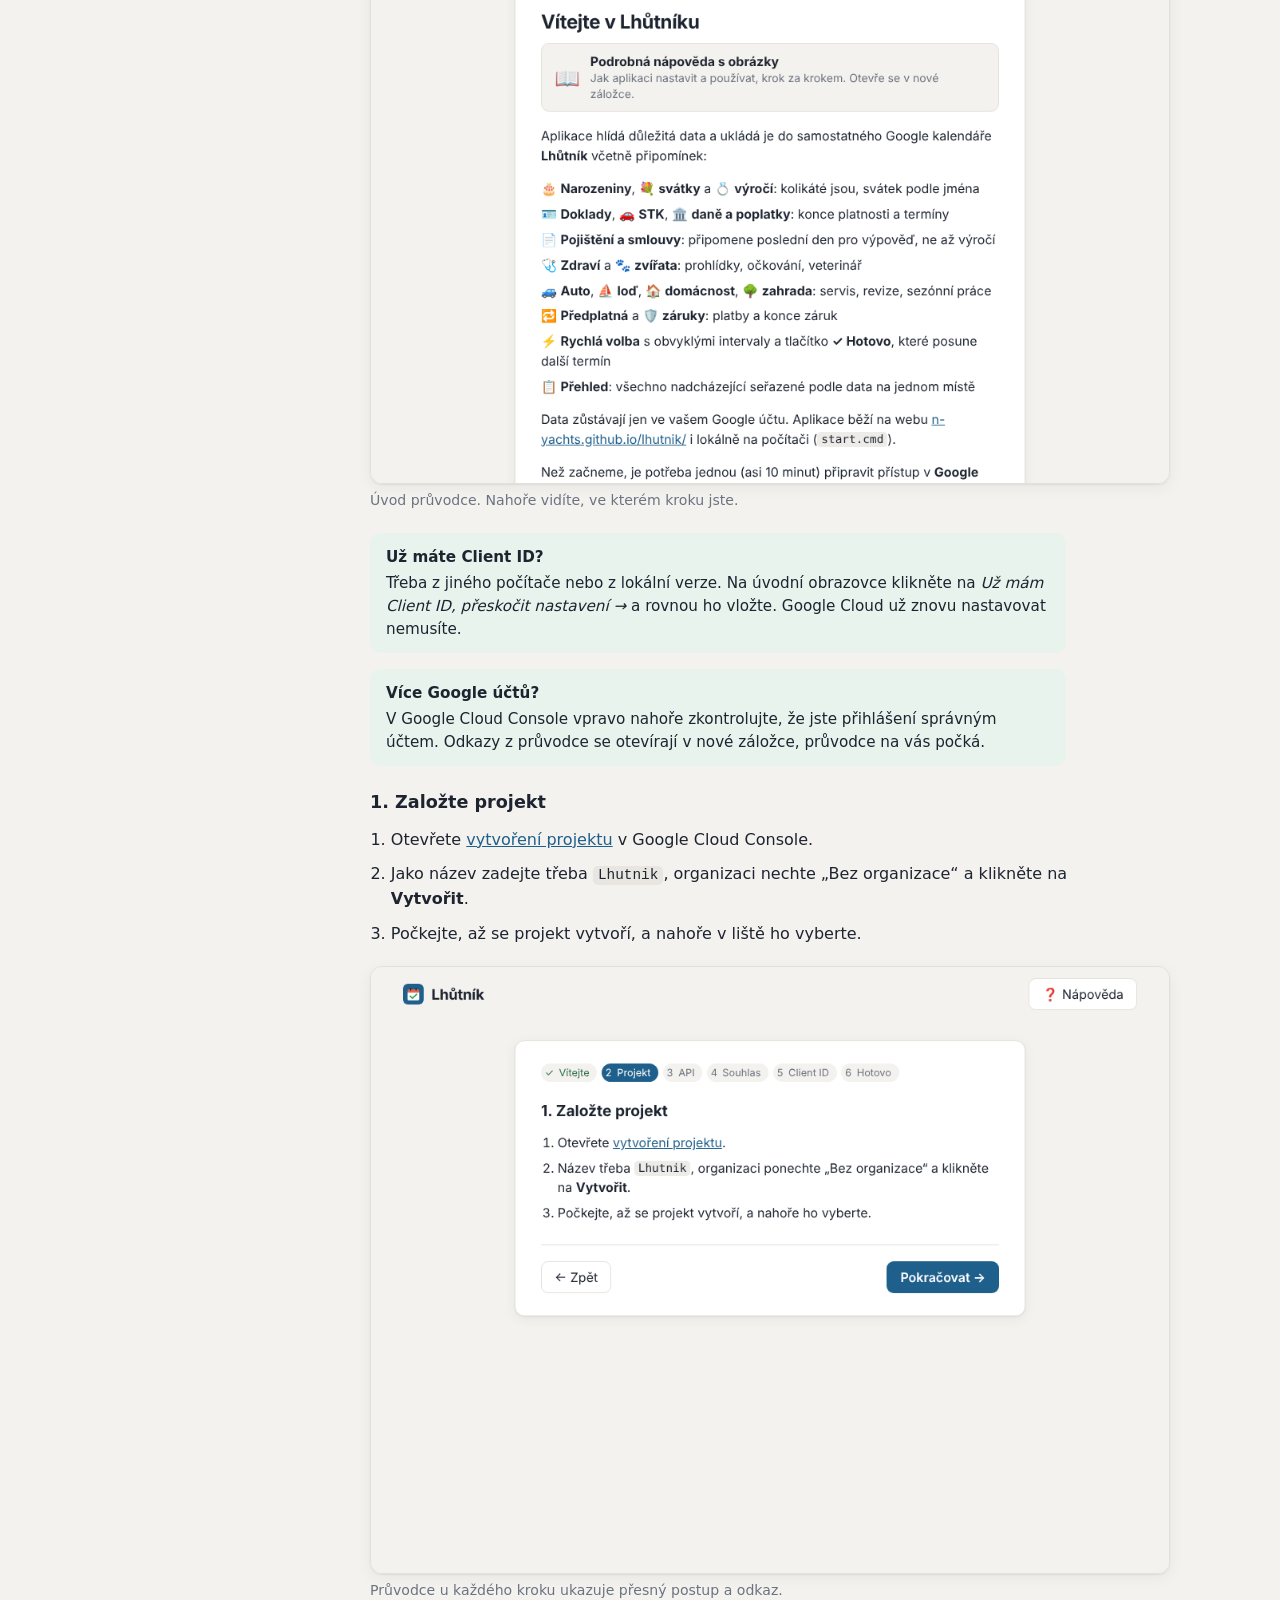
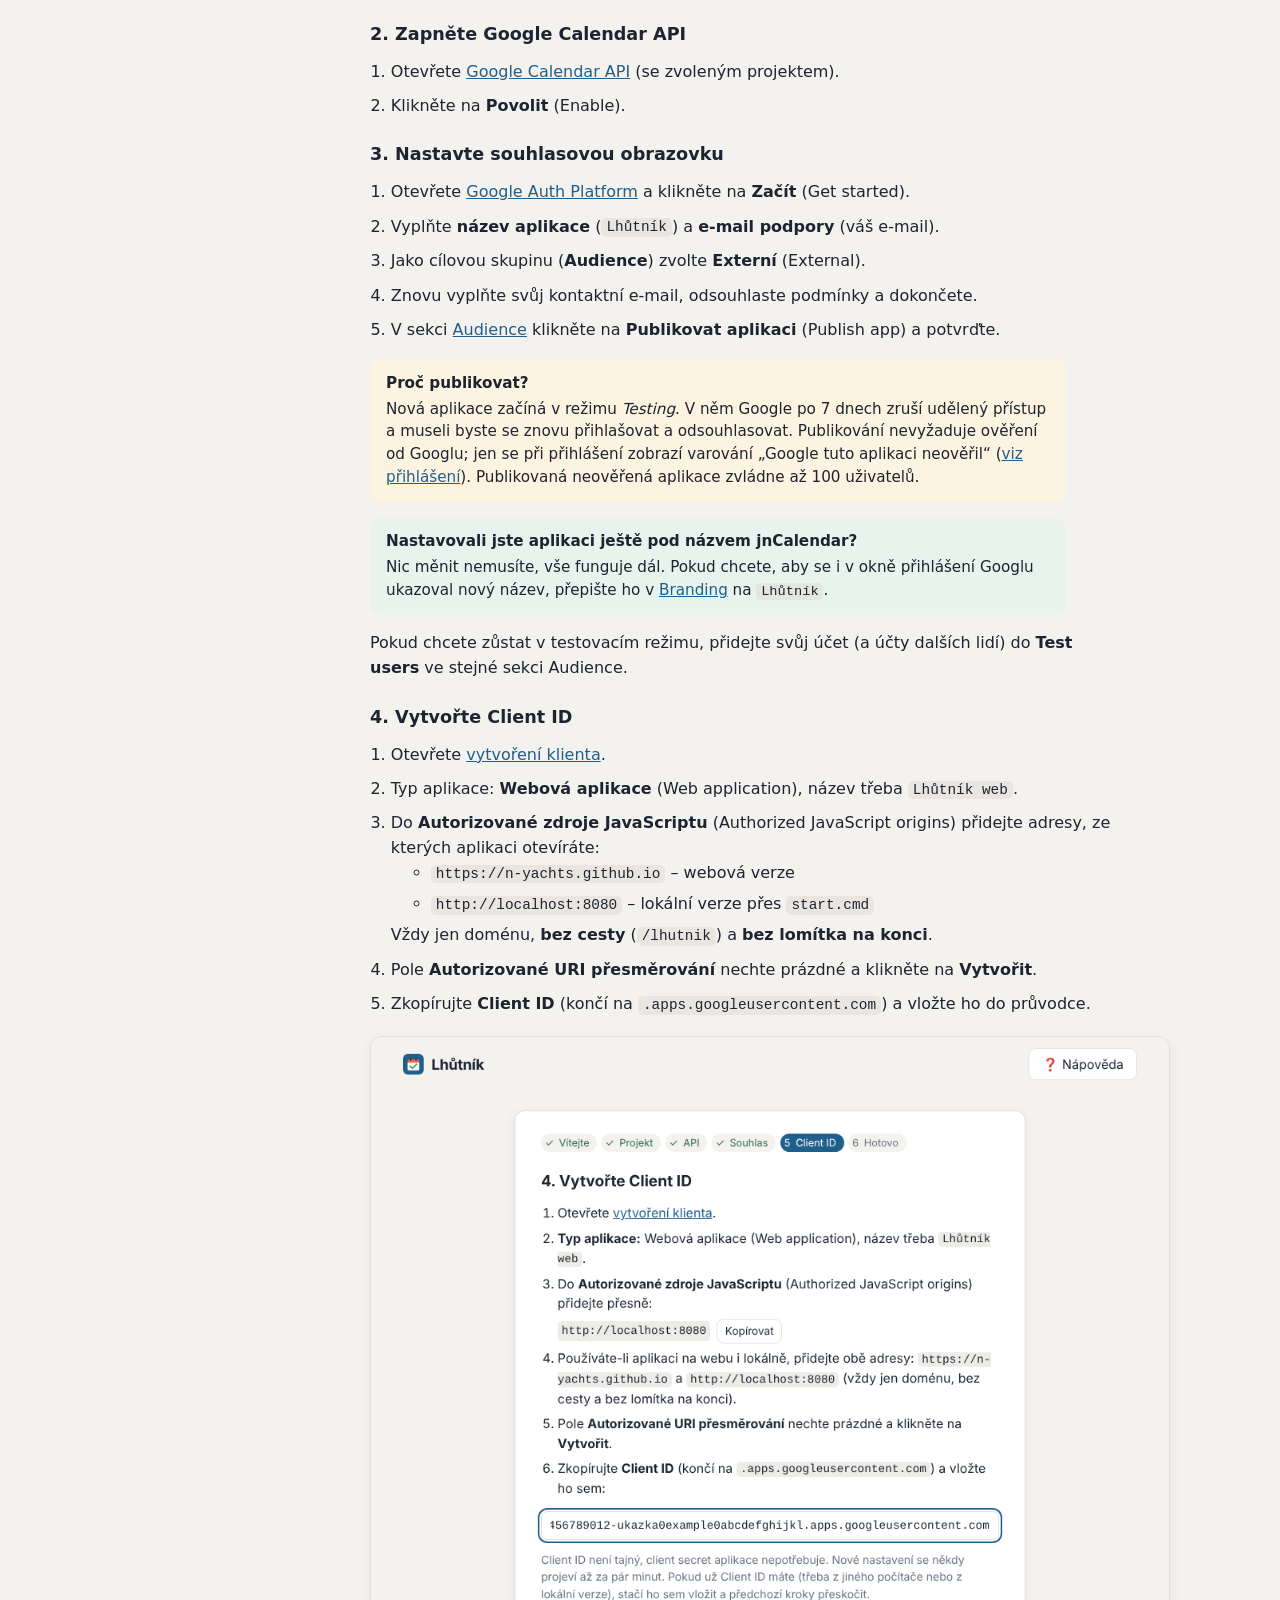
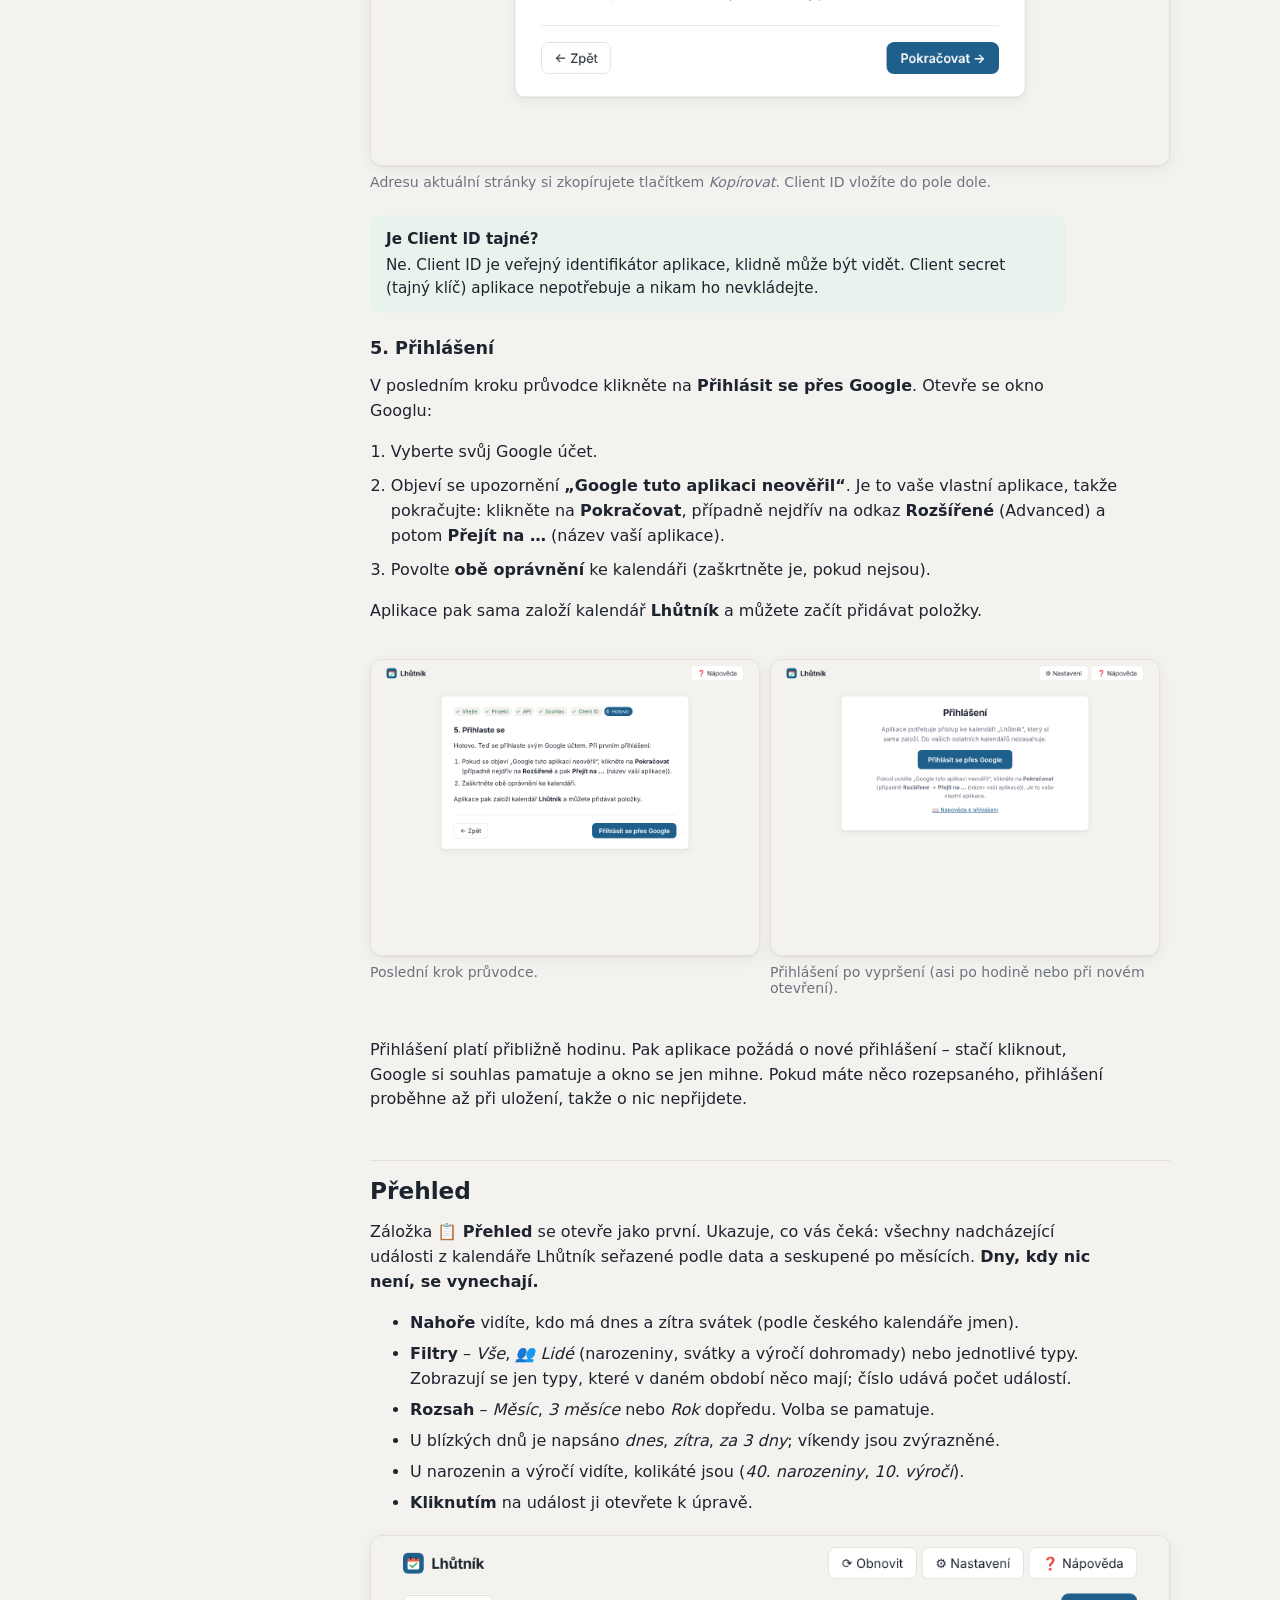
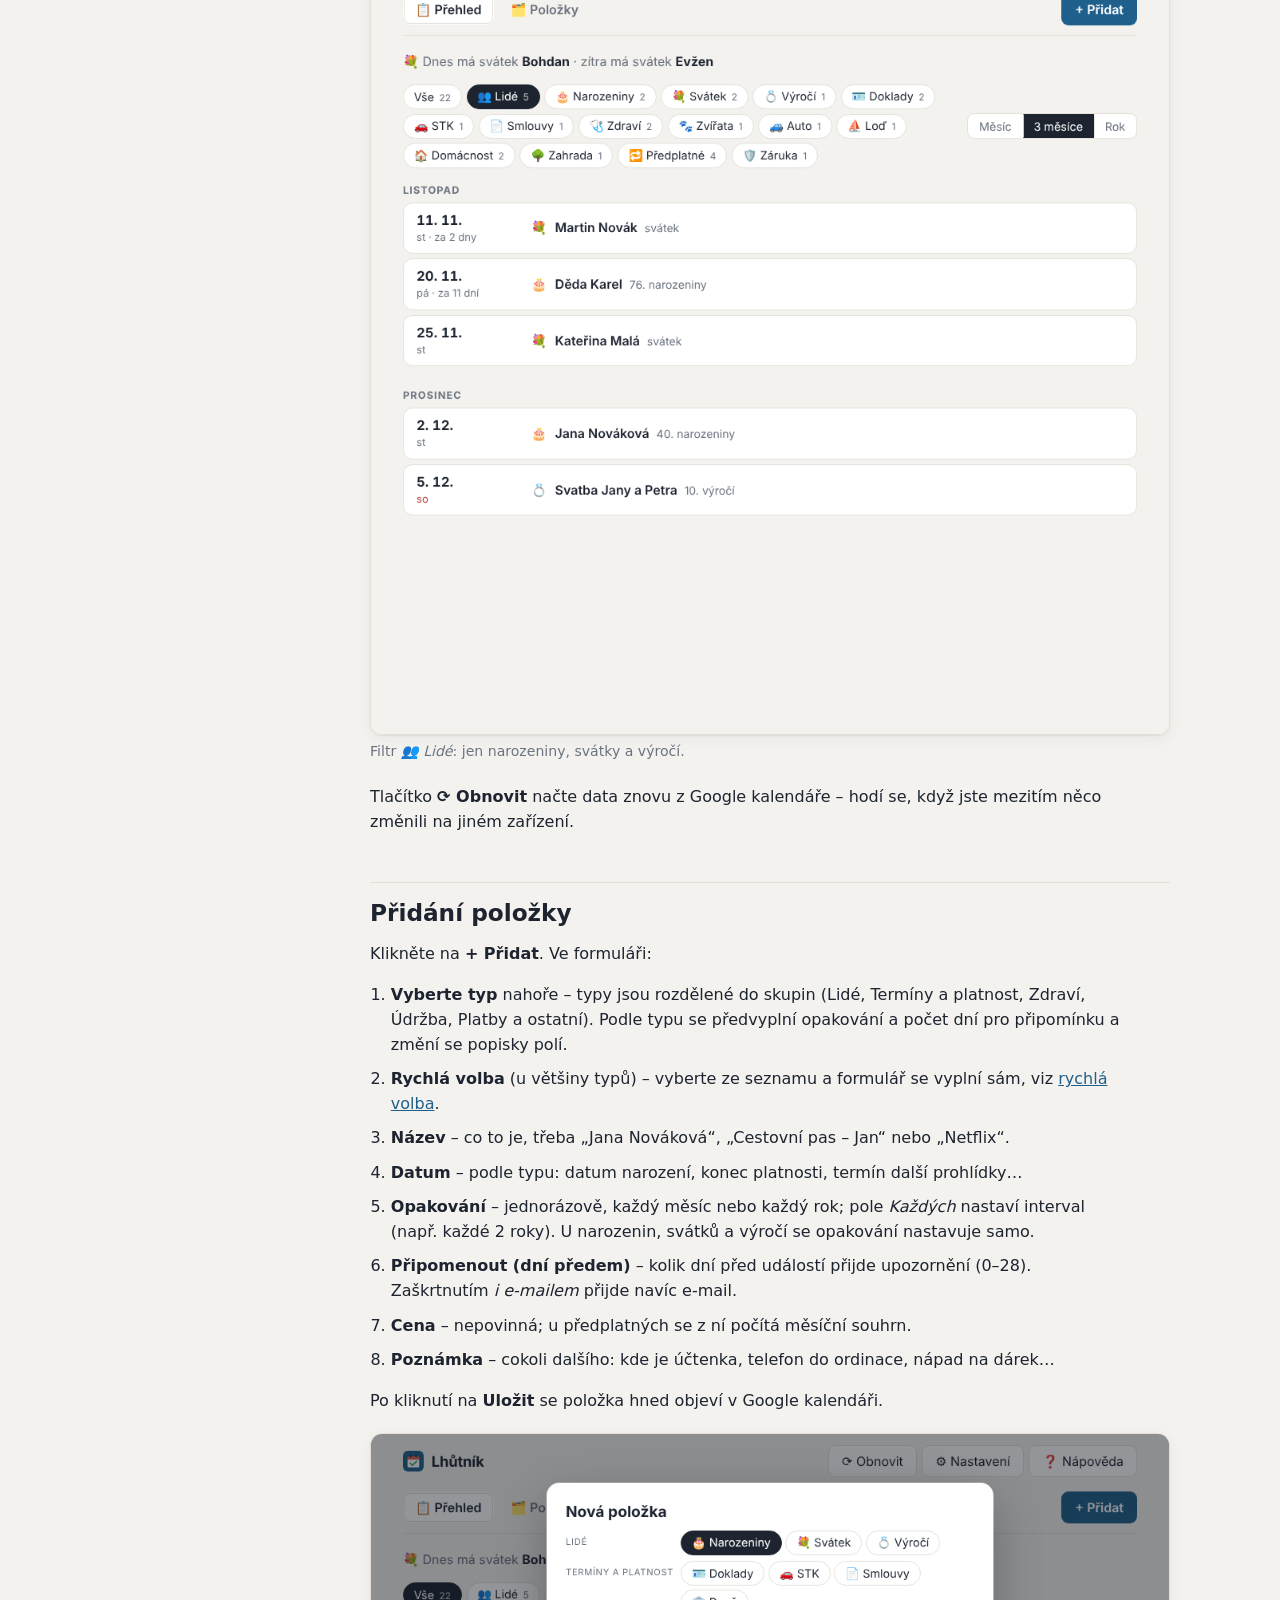
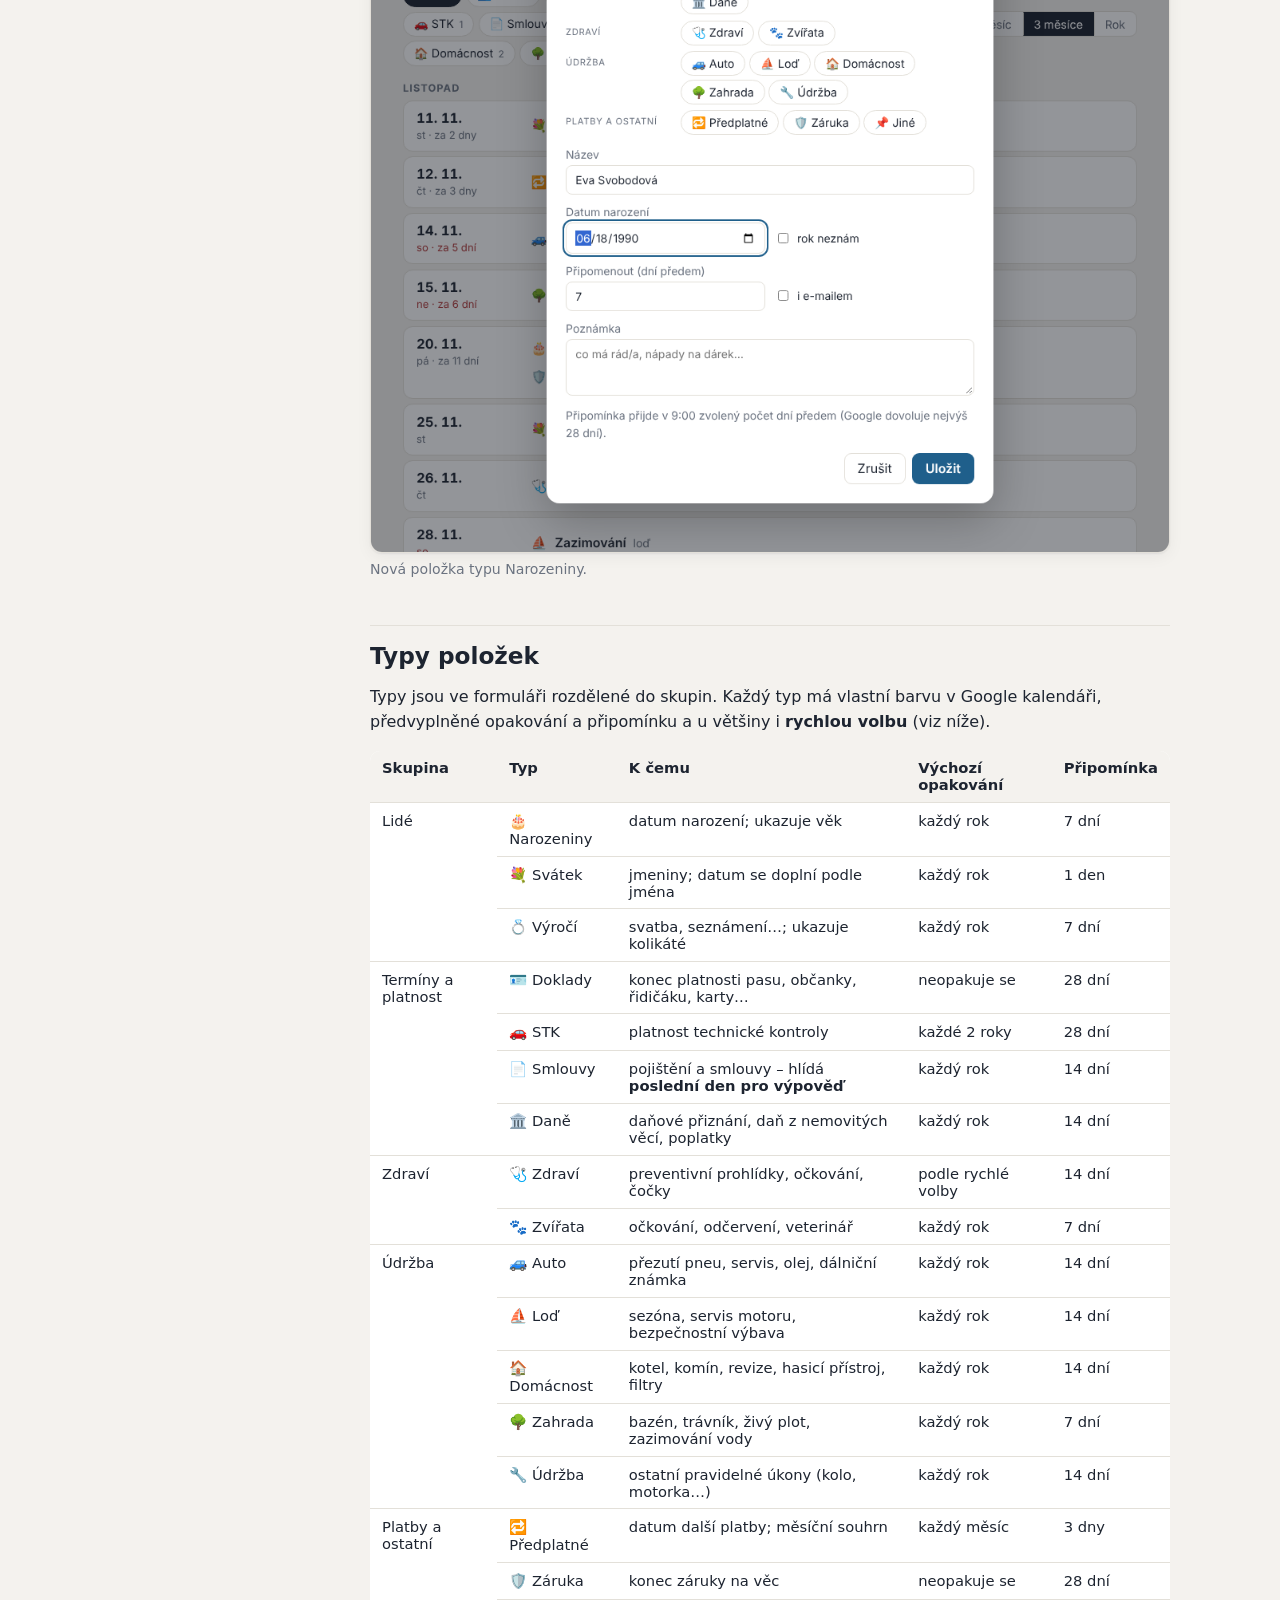
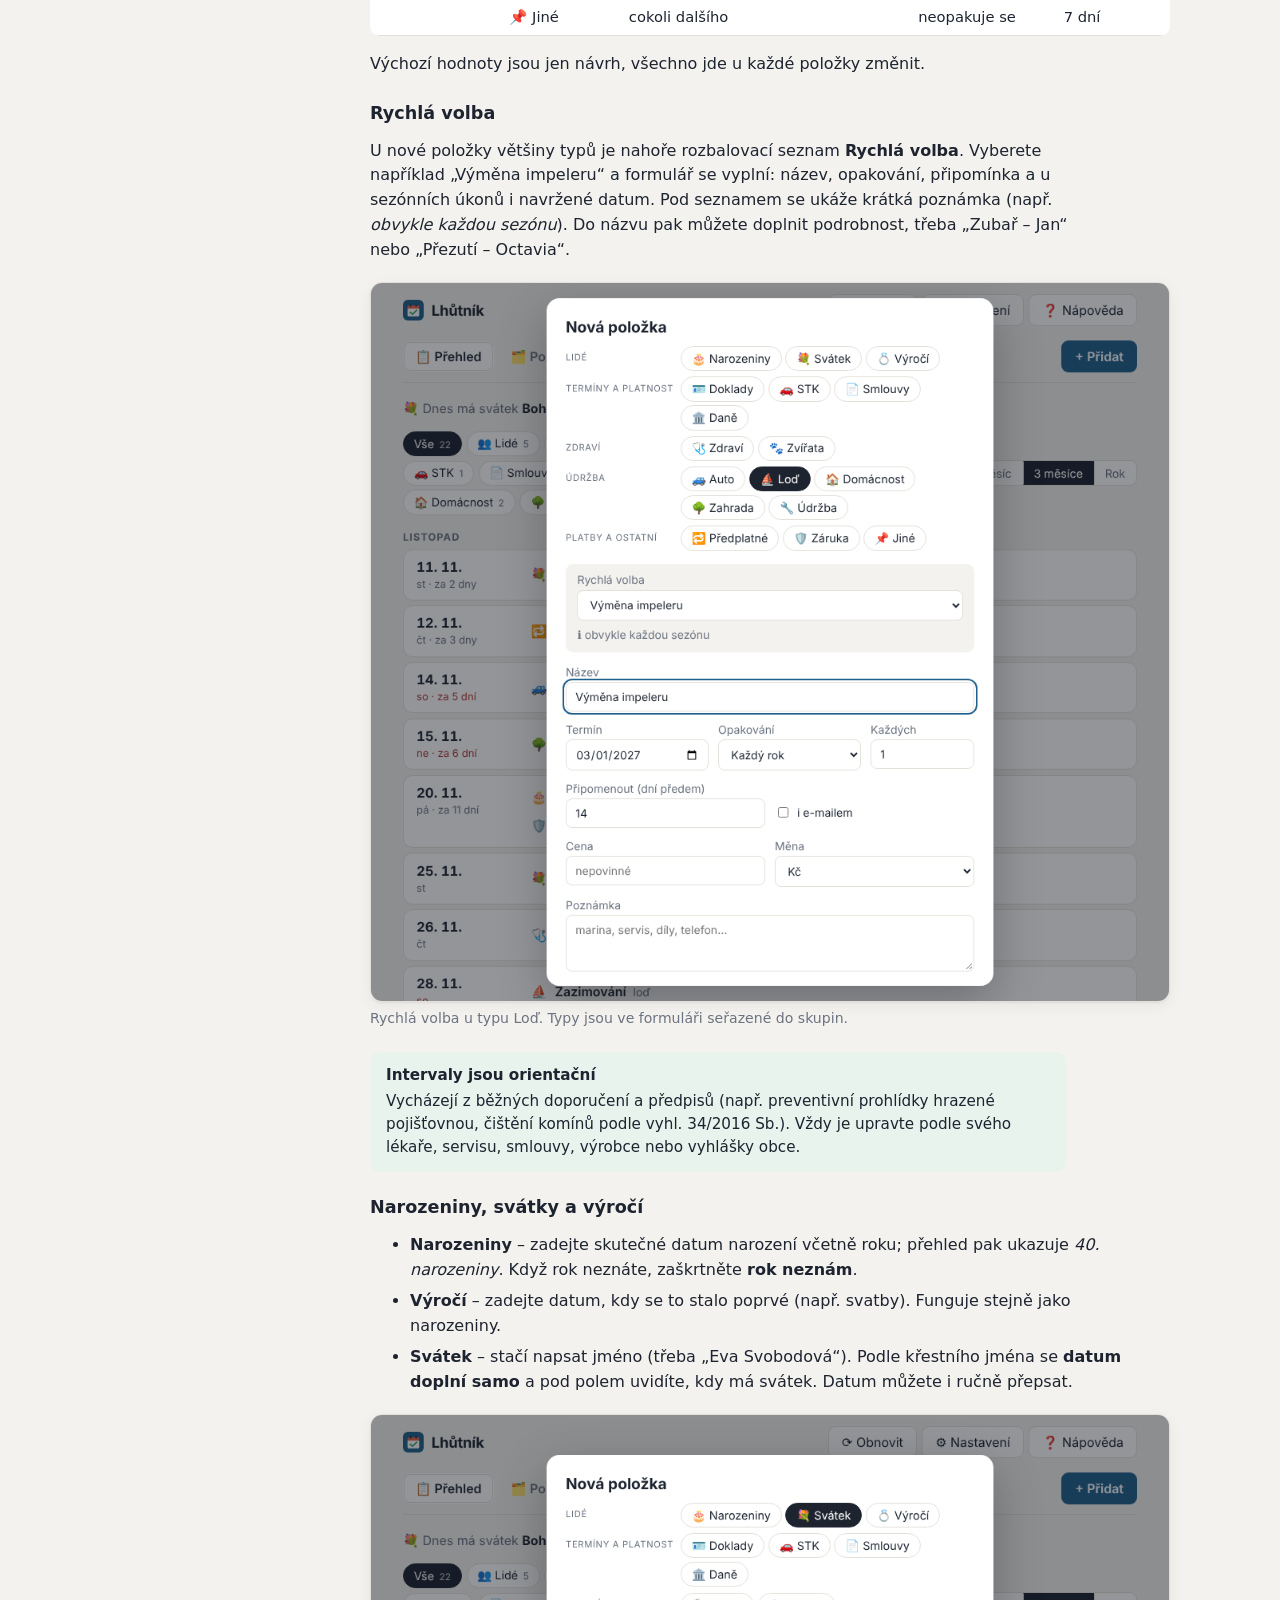
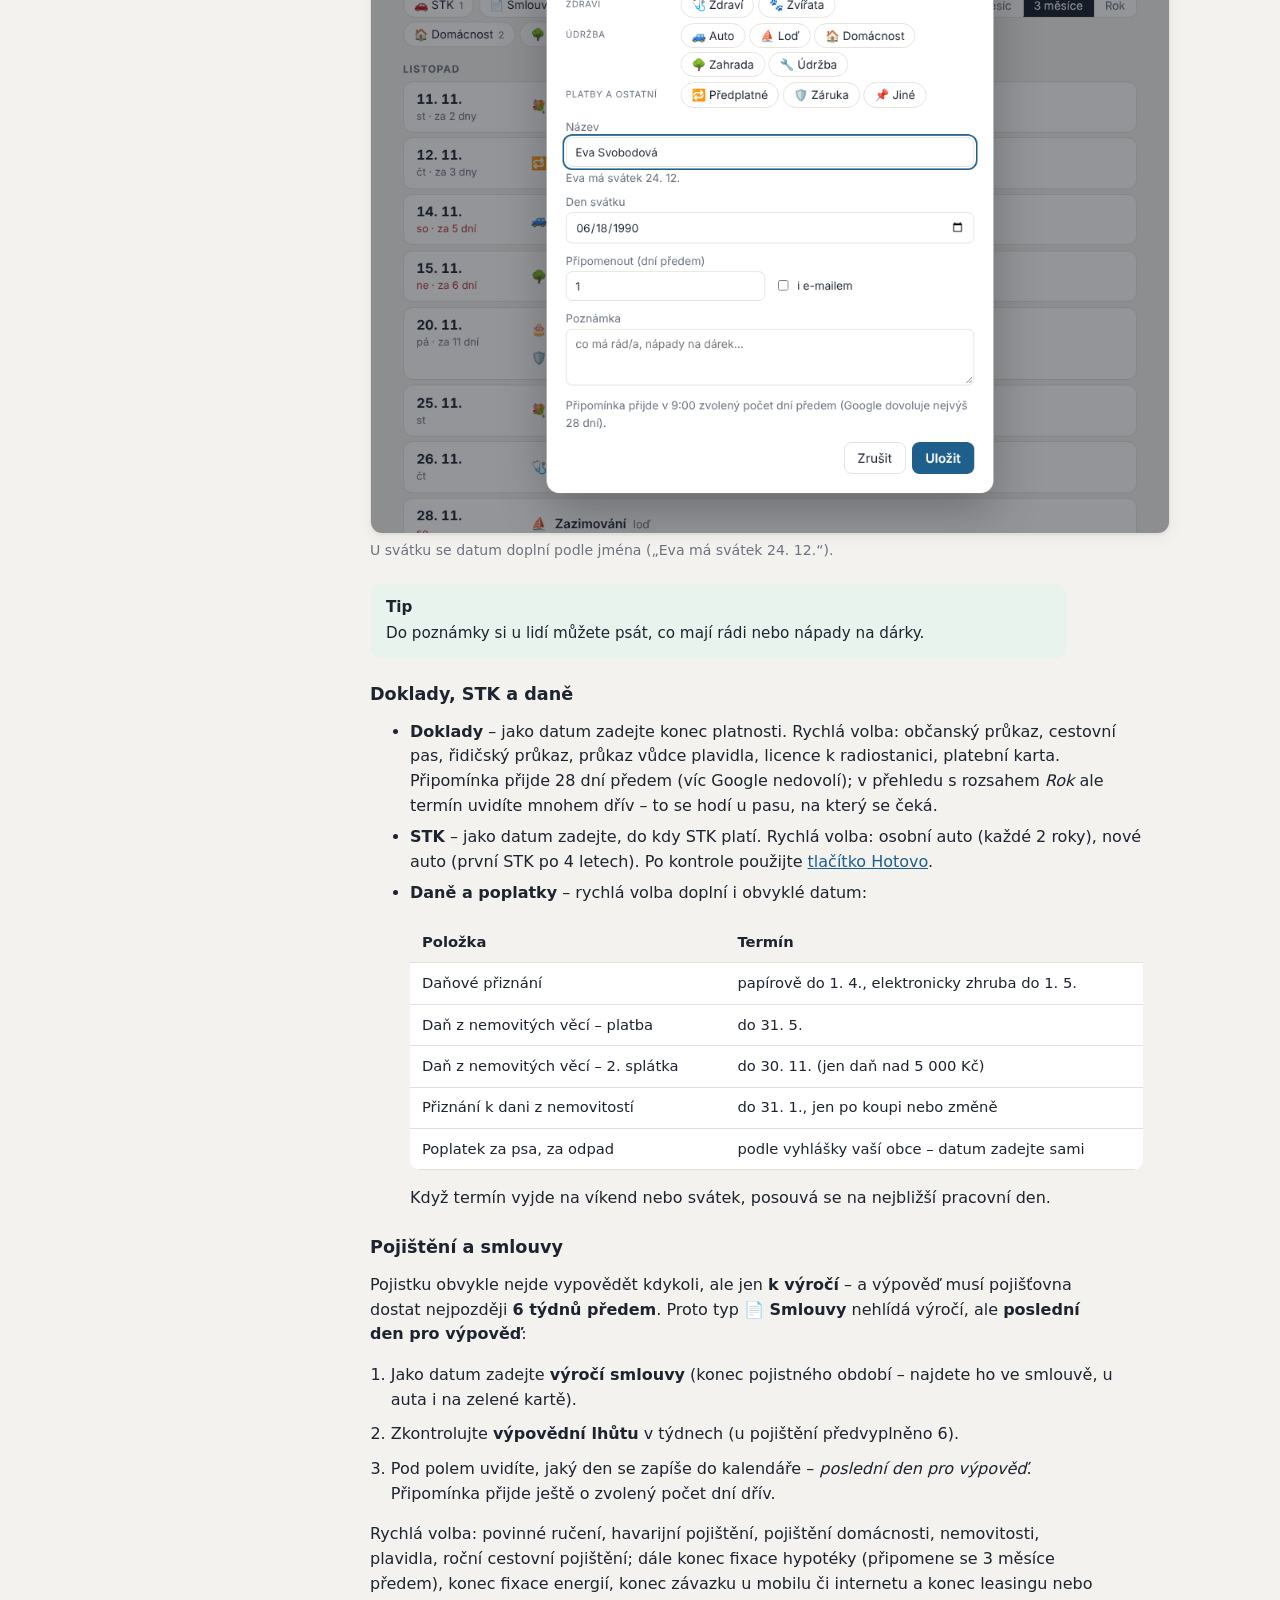
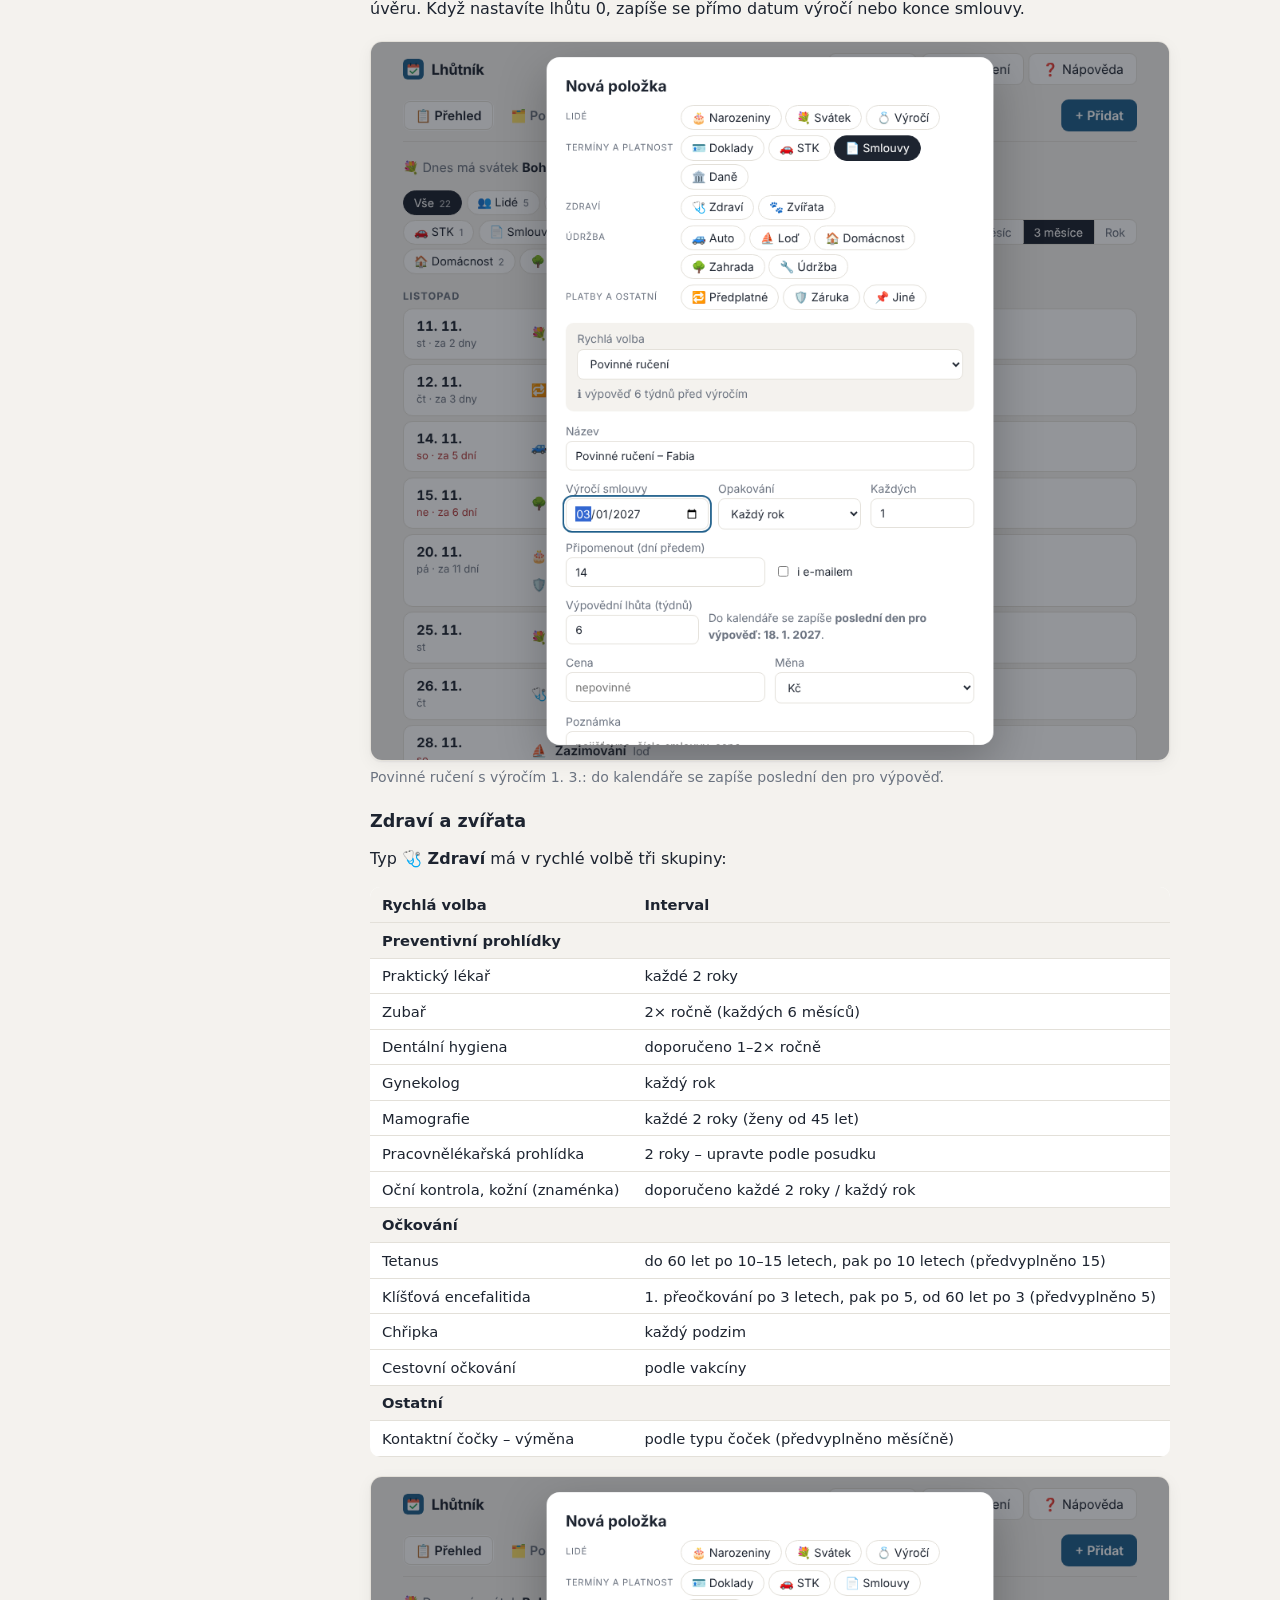
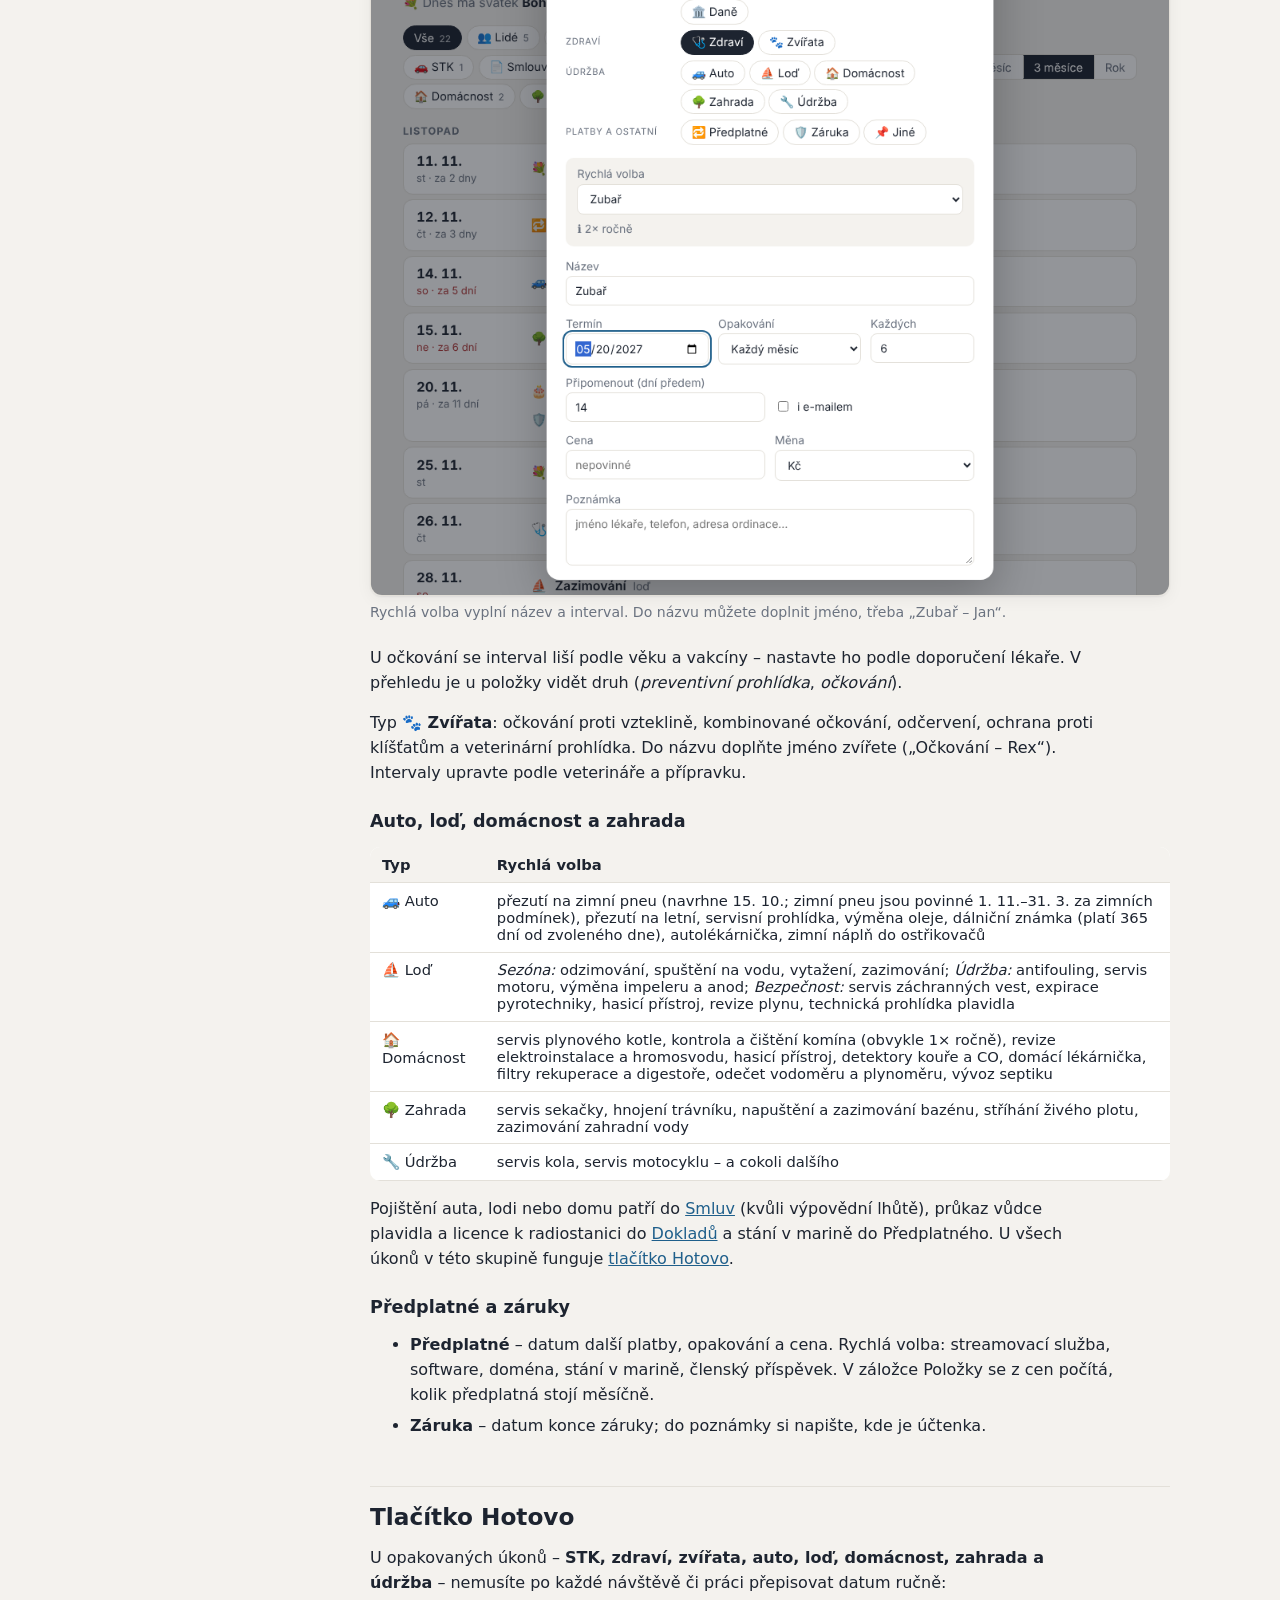
==== commit 7298dedf: "Přejmenování na Lhůtník - název aplikace, ikona v hlavičce, manifest (pod ikonou „Lhůtník“), nápověd" ====
--- a/help.html
+++ b/help.html
@@ -3,10 +3,10 @@
 <head>
   <meta charset="utf-8">
   <meta name="viewport" content="width=device-width, initial-scale=1">
-  <title>Nápověda – jnCalendar</title>
+  <title>Nápověda – Lhůtník</title>
   <link rel="icon" type="image/png" sizes="32x32" href="icons/favicon-32.png">
   <meta name="theme-color" content="#1f5f8b">
-  <link rel="stylesheet" href="styles.css?v=20261109-1800">
+  <link rel="stylesheet" href="styles.css?v=20261109-1815">
   <style>
     .help { display: grid; grid-template-columns: 220px 1fr; gap: 2.5rem; max-width: 1100px; margin: 0 auto; padding: 0 1.25rem 5rem; }
     .toc { position: sticky; top: 1rem; align-self: start; max-height: calc(100vh - 2rem); overflow: auto; font-size: .9rem; }
@@ -50,7 +50,7 @@
 </head>
 <body>
   <header class="topbar" style="max-width:1100px">
-    <a class="brand" href="./" style="text-decoration:none;color:inherit"><span class="logo">📅</span> jnCalendar</a>
+    <a class="brand" href="./" style="text-decoration:none;color:inherit"><img class="logo" src="icons/icon-192.png" alt="" width="26" height="26"> Lhůtník</a>
     <nav class="top-actions"><a class="btn ghost" href="./">← Zpět do aplikace</a></nav>
   </header>
 
@@ -58,7 +58,7 @@
     <nav class="toc" aria-label="Obsah">
       <b>Obsah</b>
       <ol>
-        <li><a href="#uvod">Co je jnCalendar</a></li>
+        <li><a href="#uvod">Co je Lhůtník</a></li>
         <li><a href="#nastaveni">První spuštění</a>
           <ol>
             <li><a href="#krok-projekt">1. Projekt</a></li>
@@ -103,18 +103,18 @@
       <!-- ================================================================ -->
       <section id="uvod">
         <h1>Nápověda</h1>
-        <p class="lead">jnCalendar hlídá důležitá data – narozeniny, svátky a výročí, platnost dokladů,
+        <p class="lead">Lhůtník hlídá důležitá data – narozeniny, svátky a výročí, platnost dokladů,
           STK, daně, výpovědní lhůty pojistek, prohlídky a očkování, péči o zvířata, údržbu auta,
           lodi, domu i zahrady, předplatná a záruky – a ukládá je do vašeho Google kalendáře
           i s připomínkami.</p>
         <p>Aplikace nemá vlastní server ani databázi. Všechno se ukládá do samostatného kalendáře
-          <b>jnCalendar</b> ve vašem Google účtu. Připomínky vám proto chodí z Google kalendáře do
+          <b>Lhůtník</b> ve vašem Google účtu. Připomínky vám proto chodí z Google kalendáře do
           telefonu i počítače, i když aplikaci zrovna nemáte otevřenou.</p>
-        <p>Aplikaci najdete na webu <a href="https://n-yachts.github.io/jnCalendar/">n-yachts.github.io/jnCalendar</a>.
+        <p>Aplikaci najdete na webu <a href="https://n-yachts.github.io/lhutnik/">n-yachts.github.io/lhutnik</a>.
           Na počítači ji jde spustit i lokálně přes <code>start.cmd</code> (běží pak na <code>http://localhost:8080</code>).
           Do telefonu ji můžete <a href="#mobil">nainstalovat jako aplikaci</a>.</p>
         <figure>
-          <img src="help/img/prehled.png?v=20261109-1800" alt="Přehled nadcházejících událostí" loading="lazy" width="1000" height="1000">
+          <img src="help/img/prehled.png?v=20261109-1815" alt="Přehled nadcházejících událostí" loading="lazy" width="1000" height="1000">
           <figcaption>Přehled: všechno nadcházející seřazené podle data.</figcaption>
         </figure>
       </section>
@@ -126,7 +126,7 @@
           v Google Cloud: aplikace tak dostane vlastní „klíč“ (<b>Client ID</b>), přes který se pak
           přihlašujete. Trvá to asi 10 minut, je to zdarma a nepotřebujete platební kartu.</p>
         <figure>
-          <img src="help/img/pruvodce-uvod.png?v=20261109-1800" alt="Úvodní obrazovka průvodce" loading="lazy" width="1000" height="760">
+          <img src="help/img/pruvodce-uvod.png?v=20261109-1815" alt="Úvodní obrazovka průvodce" loading="lazy" width="1000" height="760">
           <figcaption>Úvod průvodce. Nahoře vidíte, ve kterém kroku jste.</figcaption>
         </figure>
         <div class="tip"><b>Už máte Client ID?</b>
@@ -140,11 +140,11 @@
         <h3 id="krok-projekt">1. Založte projekt</h3>
         <ol class="steps-list">
           <li>Otevřete <a href="https://console.cloud.google.com/projectcreate" target="_blank" rel="noopener">vytvoření projektu</a> v Google Cloud Console.</li>
-          <li>Jako název zadejte třeba <code>jnCalendar</code>, organizaci nechte „Bez organizace“ a klikněte na <b>Vytvořit</b>.</li>
+          <li>Jako název zadejte třeba <code>Lhutnik</code>, organizaci nechte „Bez organizace“ a klikněte na <b>Vytvořit</b>.</li>
           <li>Počkejte, až se projekt vytvoří, a nahoře v liště ho vyberte.</li>
         </ol>
         <figure>
-          <img src="help/img/pruvodce-projekt.png?v=20261109-1800" alt="Krok průvodce: projekt" loading="lazy" width="1000" height="760">
+          <img src="help/img/pruvodce-projekt.png?v=20261109-1815" alt="Krok průvodce: projekt" loading="lazy" width="1000" height="760">
           <figcaption>Průvodce u každého kroku ukazuje přesný postup a odkaz.</figcaption>
         </figure>
 
@@ -157,7 +157,7 @@
         <h3 id="krok-souhlas">3. Nastavte souhlasovou obrazovku</h3>
         <ol class="steps-list">
           <li>Otevřete <a href="https://console.cloud.google.com/auth/overview" target="_blank" rel="noopener">Google Auth Platform</a> a klikněte na <b>Začít</b> (Get started).</li>
-          <li>Vyplňte <b>název aplikace</b> (<code>jnCalendar</code>) a <b>e-mail podpory</b> (váš e-mail).</li>
+          <li>Vyplňte <b>název aplikace</b> (<code>Lhůtník</code>) a <b>e-mail podpory</b> (váš e-mail).</li>
           <li>Jako cílovou skupinu (<b>Audience</b>) zvolte <b>Externí</b> (External).</li>
           <li>Znovu vyplňte svůj kontaktní e-mail, odsouhlaste podmínky a dokončete.</li>
           <li>V sekci <a href="https://console.cloud.google.com/auth/audience" target="_blank" rel="noopener">Audience</a> klikněte na <b>Publikovat aplikaci</b> (Publish app) a potvrďte.</li>
@@ -167,25 +167,29 @@
           a museli byste se znovu přihlašovat a odsouhlasovat. Publikování nevyžaduje ověření od Googlu;
           jen se při přihlášení zobrazí varování „Google tuto aplikaci neověřil“
           (<a href="#prihlaseni">viz přihlášení</a>). Publikovaná neověřená aplikace zvládne až 100 uživatelů.</div>
+        <div class="tip"><b>Nastavovali jste aplikaci ještě pod názvem jnCalendar?</b>
+          Nic měnit nemusíte, vše funguje dál. Pokud chcete, aby se i v okně přihlášení Googlu ukazoval
+          nový název, přepište ho v <a href="https://console.cloud.google.com/auth/branding" target="_blank" rel="noopener">Branding</a>
+          na <code>Lhůtník</code>.</div>
         <p>Pokud chcete zůstat v testovacím režimu, přidejte svůj účet (a účty dalších lidí) do
           <b>Test users</b> ve stejné sekci Audience.</p>
 
         <h3 id="krok-client">4. Vytvořte Client ID</h3>
         <ol class="steps-list">
           <li>Otevřete <a href="https://console.cloud.google.com/auth/clients/create" target="_blank" rel="noopener">vytvoření klienta</a>.</li>
-          <li>Typ aplikace: <b>Webová aplikace</b> (Web application), název třeba <code>jnCalendar web</code>.</li>
+          <li>Typ aplikace: <b>Webová aplikace</b> (Web application), název třeba <code>Lhůtník web</code>.</li>
           <li>Do <b>Autorizované zdroje JavaScriptu</b> (Authorized JavaScript origins) přidejte adresy,
             ze kterých aplikaci otevíráte:
             <ul>
               <li><code>https://n-yachts.github.io</code> – webová verze</li>
               <li><code>http://localhost:8080</code> – lokální verze přes <code>start.cmd</code></li>
             </ul>
-            Vždy jen doménu, <b>bez cesty</b> (<code>/jnCalendar</code>) a <b>bez lomítka na konci</b>.</li>
+            Vždy jen doménu, <b>bez cesty</b> (<code>/lhutnik</code>) a <b>bez lomítka na konci</b>.</li>
           <li>Pole <b>Autorizované URI přesměrování</b> nechte prázdné a klikněte na <b>Vytvořit</b>.</li>
           <li>Zkopírujte <b>Client ID</b> (končí na <code>.apps.googleusercontent.com</code>) a vložte ho do průvodce.</li>
         </ol>
         <figure>
-          <img src="help/img/pruvodce-client-id.png?v=20261109-1800" alt="Krok průvodce: Client ID" loading="lazy">
+          <img src="help/img/pruvodce-client-id.png?v=20261109-1815" alt="Krok průvodce: Client ID" loading="lazy">
           <figcaption>Adresu aktuální stránky si zkopírujete tlačítkem <i>Kopírovat</i>. Client ID vložíte do pole dole.</figcaption>
         </figure>
         <div class="tip"><b>Je Client ID tajné?</b>
@@ -198,15 +202,15 @@
           <li>Vyberte svůj Google účet.</li>
           <li>Objeví se upozornění <b>„Google tuto aplikaci neověřil“</b>. Je to vaše vlastní aplikace, takže
             pokračujte: klikněte na <b>Pokračovat</b>, případně nejdřív na odkaz <b>Rozšířené</b> (Advanced)
-            a potom <b>Přejít na jnCalendar</b>.</li>
+            a potom <b>Přejít na …</b> (název vaší aplikace).</li>
           <li>Povolte <b>obě oprávnění</b> ke kalendáři (zaškrtněte je, pokud nejsou).</li>
         </ol>
-        <p>Aplikace pak sama založí kalendář <b>jnCalendar</b> a můžete začít přidávat položky.</p>
+        <p>Aplikace pak sama založí kalendář <b>Lhůtník</b> a můžete začít přidávat položky.</p>
         <figure class="half">
-          <img src="help/img/pruvodce-hotovo.png?v=20261109-1800" alt="Poslední krok průvodce" loading="lazy">
+          <img src="help/img/pruvodce-hotovo.png?v=20261109-1815" alt="Poslední krok průvodce" loading="lazy">
           <figcaption>Poslední krok průvodce.</figcaption>
         </figure><figure class="half">
-          <img src="help/img/prihlaseni.png?v=20261109-1800" alt="Obrazovka přihlášení" loading="lazy">
+          <img src="help/img/prihlaseni.png?v=20261109-1815" alt="Obrazovka přihlášení" loading="lazy">
           <figcaption>Přihlášení po vypršení (asi po hodině nebo při novém otevření).</figcaption>
         </figure>
         <p>Přihlášení platí přibližně hodinu. Pak aplikace požádá o nové přihlášení – stačí kliknout,
@@ -218,7 +222,7 @@
       <section id="prehled">
         <h2>Přehled</h2>
         <p>Záložka <b>📋 Přehled</b> se otevře jako první. Ukazuje, co vás čeká: všechny nadcházející
-          události z kalendáře jnCalendar seřazené podle data a seskupené po měsících.
+          události z kalendáře Lhůtník seřazené podle data a seskupené po měsících.
           <b>Dny, kdy nic není, se vynechají.</b></p>
         <ul>
           <li><b>Nahoře</b> vidíte, kdo má dnes a zítra svátek (podle českého kalendáře jmen).</li>
@@ -230,7 +234,7 @@
           <li><b>Kliknutím</b> na událost ji otevřete k úpravě.</li>
         </ul>
         <figure>
-          <img src="help/img/prehled-lide.png?v=20261109-1800" alt="Přehled s filtrem Lidé" loading="lazy">
+          <img src="help/img/prehled-lide.png?v=20261109-1815" alt="Přehled s filtrem Lidé" loading="lazy">
           <figcaption>Filtr <i>👥 Lidé</i>: jen narozeniny, svátky a výročí.</figcaption>
         </figure>
         <p>Tlačítko <b>⟳ Obnovit</b> načte data znovu z Google kalendáře – hodí se, když jste
@@ -258,7 +262,7 @@
         </ol>
         <p>Po kliknutí na <b>Uložit</b> se položka hned objeví v Google kalendáři.</p>
         <figure>
-          <img src="help/img/formular-narozeniny.png?v=20261109-1800" alt="Formulář nové položky – narozeniny" loading="lazy">
+          <img src="help/img/formular-narozeniny.png?v=20261109-1815" alt="Formulář nové položky – narozeniny" loading="lazy">
           <figcaption>Nová položka typu Narozeniny.</figcaption>
         </figure>
       </section>
@@ -298,7 +302,7 @@
           i navržené datum. Pod seznamem se ukáže krátká poznámka (např. <i>obvykle každou sezónu</i>).
           Do názvu pak můžete doplnit podrobnost, třeba „Zubař – Jan“ nebo „Přezutí – Octavia“.</p>
         <figure>
-          <img src="help/img/formular-lod.png?v=20261109-1800" alt="Formulář s rychlou volbou pro loď" loading="lazy">
+          <img src="help/img/formular-lod.png?v=20261109-1815" alt="Formulář s rychlou volbou pro loď" loading="lazy">
           <figcaption>Rychlá volba u typu Loď. Typy jsou ve formuláři seřazené do skupin.</figcaption>
         </figure>
         <div class="tip"><b>Intervaly jsou orientační</b>
@@ -315,7 +319,7 @@
             <b>datum doplní samo</b> a pod polem uvidíte, kdy má svátek. Datum můžete i ručně přepsat.</li>
         </ul>
         <figure>
-          <img src="help/img/formular-svatek.png?v=20261109-1800" alt="Formulář svátku s automaticky doplněným datem" loading="lazy">
+          <img src="help/img/formular-svatek.png?v=20261109-1815" alt="Formulář svátku s automaticky doplněným datem" loading="lazy">
           <figcaption>U svátku se datum doplní podle jména („Eva má svátek 24. 12.“).</figcaption>
         </figure>
         <div class="tip"><b>Tip</b> Do poznámky si u lidí můžete psát, co mají rádi nebo nápady na dárky.</div>
@@ -357,7 +361,7 @@
           konec fixace energií, konec závazku u mobilu či internetu a konec leasingu nebo úvěru.
           Když nastavíte lhůtu 0, zapíše se přímo datum výročí nebo konce smlouvy.</p>
         <figure>
-          <img src="help/img/formular-smlouva.png?v=20261109-1800" alt="Formulář smlouvy s výpovědní lhůtou" loading="lazy">
+          <img src="help/img/formular-smlouva.png?v=20261109-1815" alt="Formulář smlouvy s výpovědní lhůtou" loading="lazy">
           <figcaption>Povinné ručení s výročím 1. 3.: do kalendáře se zapíše poslední den pro výpověď.</figcaption>
         </figure>
 
@@ -384,7 +388,7 @@
           </tbody>
         </table>
         <figure>
-          <img src="help/img/formular-prohlidky.png?v=20261109-1800" alt="Formulář s rychlou volbou prohlídky" loading="lazy">
+          <img src="help/img/formular-prohlidky.png?v=20261109-1815" alt="Formulář s rychlou volbou prohlídky" loading="lazy">
           <figcaption>Rychlá volba vyplní název a interval. Do názvu můžete doplnit jméno, třeba „Zubař – Jan“.</figcaption>
         </figure>
         <p>U očkování se interval liší podle věku a vakcíny – nastavte ho podle doporučení lékaře.
@@ -441,7 +445,7 @@
         <p>Nový termín = <b>datum provedení + interval opakování</b>. Aplikace si zapamatuje, kdy jste
           úkon provedli naposledy, a ukazuje to v seznamu („naposledy 15. 12. 2024“).</p>
         <figure>
-          <img src="help/img/hotovo.png?v=20261109-1800" alt="Úprava STK s tlačítkem Hotovo" loading="lazy">
+          <img src="help/img/hotovo.png?v=20261109-1815" alt="Úprava STK s tlačítkem Hotovo" loading="lazy">
           <figcaption>Rámeček Hotovo u technické kontroly.</figcaption>
         </figure>
         <div class="tip"><b>Rámeček nevidíte?</b> Objeví se jen u uvedených typů, a to když se položka opakuje.
@@ -463,7 +467,7 @@
           ukazuje naléhavost: <span style="color:var(--warn)">do týdne</span>,
           <span style="color:var(--soon)">do měsíce</span>, <span style="color:var(--bad)">prošlé</span>.</p>
         <figure>
-          <img src="help/img/polozky.png?v=20261109-1800" alt="Seznam položek se souhrnem" loading="lazy">
+          <img src="help/img/polozky.png?v=20261109-1815" alt="Seznam položek se souhrnem" loading="lazy">
           <figcaption>Seznam položek seřazený podle nejbližšího termínu.</figcaption>
         </figure>
       </section>
@@ -489,7 +493,7 @@
           <li>Nejvíc jde nastavit <b>28 dní</b> předem – víc Google kalendář nedovolí.</li>
           <li>Upozornění posílá Google kalendář: na telefon (aplikace Google Kalendář) a v prohlížeči.
             Volba <i>i e-mailem</i> přidá e-mail.</li>
-          <li>Kalendář jnCalendar musí být v Google kalendáři zapnutý (zaškrtnutý), jinak upozornění nechodí.</li>
+          <li>Kalendář Lhůtník musí být v Google kalendáři zapnutý (zaškrtnutý), jinak upozornění nechodí.</li>
         </ul>
       </section>
 
@@ -498,14 +502,14 @@
         <h2>Export, import a záloha</h2>
         <p>V <b>⚙︎ Nastavení → Přenos položek</b>:</p>
         <ul>
-          <li><b>⬇ Exportovat do souboru</b> uloží všechny položky do souboru <code>jnCalendar-RRRR-MM-DD.json</code>.</li>
+          <li><b>⬇ Exportovat do souboru</b> uloží všechny položky do souboru <code>lhutnik-RRRR-MM-DD.json</code>.</li>
           <li><b>⬆ Importovat ze souboru</b> položky ze souboru přidá do kalendáře účtu, který je právě přihlášený.</li>
         </ul>
         <figure class="half">
-          <img src="help/img/nastaveni.png?v=20261109-1800" alt="Nastavení s exportem a importem" loading="lazy">
+          <img src="help/img/nastaveni.png?v=20261109-1815" alt="Nastavení s exportem a importem" loading="lazy">
           <figcaption>Nastavení: přenos položek, instalace aplikace, účet a verze.</figcaption>
         </figure><figure class="half">
-          <img src="help/img/import.png?v=20261109-1800" alt="Náhled importu" loading="lazy">
+          <img src="help/img/import.png?v=20261109-1815" alt="Náhled importu" loading="lazy">
           <figcaption>Před importem uvidíte, co se přidá.</figcaption>
         </figure>
         <h3>Přenos k jinému uživateli</h3>
@@ -520,27 +524,27 @@
           klidně spustit znovu.</p>
         <div class="warn"><b>Nepoužívejte export z Google kalendáře (.ics)</b>
           Přenesl by jen holé události bez údajů aplikace (typ, rok narození, poslední provedení)
-          a jnCalendar by je na druhém účtu nepoznal.</div>
+          a Lhůtník by je na druhém účtu nepoznal.</div>
         <div class="tip"><b>Záloha</b> Export se hodí i jako záloha – udělejte ho občas a soubor si uložte.</div>
       </section>
 
       <!-- ================================================================ -->
       <section id="mobil">
         <h2>Instalace do telefonu a počítače</h2>
-        <p>jnCalendar se dá <b>nainstalovat jako aplikace</b>: dostane vlastní ikonu na ploše, spouští se
+        <p>Lhůtník se dá <b>nainstalovat jako aplikace</b>: dostane vlastní ikonu na ploše, spouští se
           na celou obrazovku bez adresního řádku a objeví se v seznamu aplikací. Instaluje se přímo
           z webu, bez Google Play, a aktualizace se projeví samy.</p>
         <p style="display:flex;align-items:center;gap:1rem">
-          <img src="icons/icon-192.png" alt="Ikona jnCalendar" width="72" height="72" style="border-radius:16px">
+          <img src="icons/icon-192.png" alt="Ikona Lhůtníku" width="72" height="72" style="border-radius:16px">
           <span class="muted">Takto vypadá ikona aplikace na ploše.</span></p>
 
         <h3 id="instalace-android">Android (Chrome)</h3>
         <ol class="steps-list">
-          <li>Otevřete <a href="https://n-yachts.github.io/jnCalendar/">n-yachts.github.io/jnCalendar</a> v Chromu.</li>
+          <li>Otevřete <a href="https://n-yachts.github.io/lhutnik/">n-yachts.github.io/lhutnik</a> v Chromu.</li>
           <li>Klepněte na tlačítko <b>📲 Nainstalovat</b> v horní liště aplikace (nebo v <i>Nastavení</i>).
             Když tlačítko nevidíte, použijte menu prohlížeče <b>⋮</b> → <b>Nainstalovat aplikaci</b>
             (u starších verzí <b>Přidat na plochu</b>).</li>
-          <li>Potvrďte. Ikona jnCalendar se objeví na ploše a v seznamu aplikací.</li>
+          <li>Potvrďte. Ikona Lhůtníku se objeví na ploše a v seznamu aplikací.</li>
         </ol>
         <div class="tip"><b>Zkratka</b> Když na ikonu na ploše podržíte prst, nabídne <b>Přidat položku</b>
           (otevře rovnou formulář) a <b>Nápověda</b>.</div>
@@ -555,7 +559,7 @@
 
         <h3 id="instalace-pc">Počítač (Chrome, Edge)</h3>
         <p>Vpravo v adresním řádku klikněte na ikonu instalace (monitor se šipkou), nebo použijte tlačítko
-          <b>📲 Nainstalovat</b> v aplikaci. jnCalendar se pak spouští v samostatném okně jako běžný program.</p>
+          <b>📲 Nainstalovat</b> v aplikaci. Lhůtník se pak spouští v samostatném okně jako běžný program.</p>
 
         <h3>Dobré vědět</h3>
         <ul>
@@ -571,10 +575,10 @@
         </ul>
         <p>Aplikace se přizpůsobí velikosti displeje i tmavému režimu telefonu.</p>
         <figure class="phone half">
-          <img src="help/img/mobil.png?v=20261109-1800" alt="Aplikace na mobilu" loading="lazy">
+          <img src="help/img/mobil.png?v=20261109-1815" alt="Aplikace na mobilu" loading="lazy">
           <figcaption>Přehled na telefonu. Vpravo nahoře je tlačítko Nainstalovat, když je instalace k dispozici.</figcaption>
         </figure><figure class="half">
-          <img src="help/img/tmavy-rezim.png?v=20261109-1800" alt="Tmavý režim" loading="lazy">
+          <img src="help/img/tmavy-rezim.png?v=20261109-1815" alt="Tmavý režim" loading="lazy">
           <figcaption>Tmavý režim se zapne podle nastavení systému.</figcaption>
         </figure>
       </section>
@@ -583,7 +587,7 @@
       <section id="google">
         <h2>V Google kalendáři</h2>
         <ul>
-          <li>Všechno je v samostatném kalendáři <b>jnCalendar</b>. V Google kalendáři ho můžete
+          <li>Všechno je v samostatném kalendáři <b>Lhůtník</b>. V Google kalendáři ho můžete
             skrýt, přebarvit nebo nasdílet (např. rodině) jako kterýkoli jiný kalendář.</li>
           <li>Události jsou celodenní a nepočítají se jako „zaneprázdněn“.</li>
           <li>Každý typ má vlastní barvu a název začíná typem: <i>Narozeniny: Jana Nováková</i>,
@@ -591,7 +595,7 @@
             se událost jmenuje <i>Poslední den výpovědi: Povinné ručení (výročí 1. 3.)</i>.</li>
           <li>Do kalendáře se dostanete i z aplikace: <i>Nastavení → Otevřít Google kalendář</i>.</li>
         </ul>
-        <p>Aplikace pracuje <b>jen s kalendářem jnCalendar</b>. Vaše ostatní kalendáře nevidí a nic v nich nemění.</p>
+        <p>Aplikace pracuje <b>jen s kalendářem Lhůtník</b>. Vaše ostatní kalendáře nevidí a nic v nich nemění.</p>
       </section>
 
       <!-- ================================================================ -->
@@ -622,8 +626,8 @@
         <details class="faq"><summary>Jméno u svátku se nenašlo</summary>
           <p>Jméno v českém kalendáři jmen není (nebo je jinak napsané). Zadejte datum ručně.</p></details>
         <details class="faq"><summary>Nechodí mi připomínky</summary>
-          <p>Zkontrolujte, že je kalendář jnCalendar v Google kalendáři zapnutý a že má aplikace Google
-            Kalendář v telefonu povolená oznámení. Připomínky posílá Google, ne jnCalendar.</p></details>
+          <p>Zkontrolujte, že je kalendář Lhůtník v Google kalendáři zapnutý a že má aplikace Google
+            Kalendář v telefonu povolená oznámení. Připomínky posílá Google, ne Lhůtník.</p></details>
         <details class="faq"><summary>„Port 8080 je obsazený“ (lokální verze)</summary>
           <p>Aplikace už nejspíš běží v jiném okně. Zavřete ho, nebo použijte to otevřené.</p></details>
         <details class="faq"><summary>Chci začít znovu / změnit Client ID</summary>
@@ -636,9 +640,9 @@
         <p>Aplikace žádá jen tato dvě oprávnění:</p>
         <ul>
           <li><b>Vytvářet vlastní kalendáře a spravovat události jen v nich</b>
-            (<code>calendar.app.created</code>) – aplikace smí měnit jen kalendář jnCalendar, který sama založila.</li>
+            (<code>calendar.app.created</code>) – aplikace smí měnit jen kalendář Lhůtník, který sama založila.</li>
           <li><b>Číst seznam kalendářů</b> (<code>calendar.calendarlist.readonly</code>) – aby našla už založený
-            jnCalendar, např. na novém zařízení.</li>
+            Lhůtník, např. na novém zařízení.</li>
         </ul>
         <p>Data se ukládají jen do vašeho Google kalendáře. Aplikace nemá server, nikam data neposílá
           a nic nesleduje. V prohlížeči si pamatuje jen Client ID, ID kalendáře a vaše volby zobrazení;
--- a/styles.css
+++ b/styles.css
@@ -37,7 +37,7 @@
 .topbar { display: flex; align-items: center; justify-content: space-between; padding: .9rem 1.25rem;
   max-width: 960px; margin: 0 auto; }
 .brand { font-weight: 700; font-size: 1.15rem; letter-spacing: -.01em; }
-.logo { margin-right: .25rem; }
+.logo { margin-right: .35rem; vertical-align: -6px; border-radius: 6px; }
 .top-actions { display: flex; gap: .4rem; }
 main { max-width: 960px; margin: 0 auto; padding: 0 1.25rem 4rem; }
 
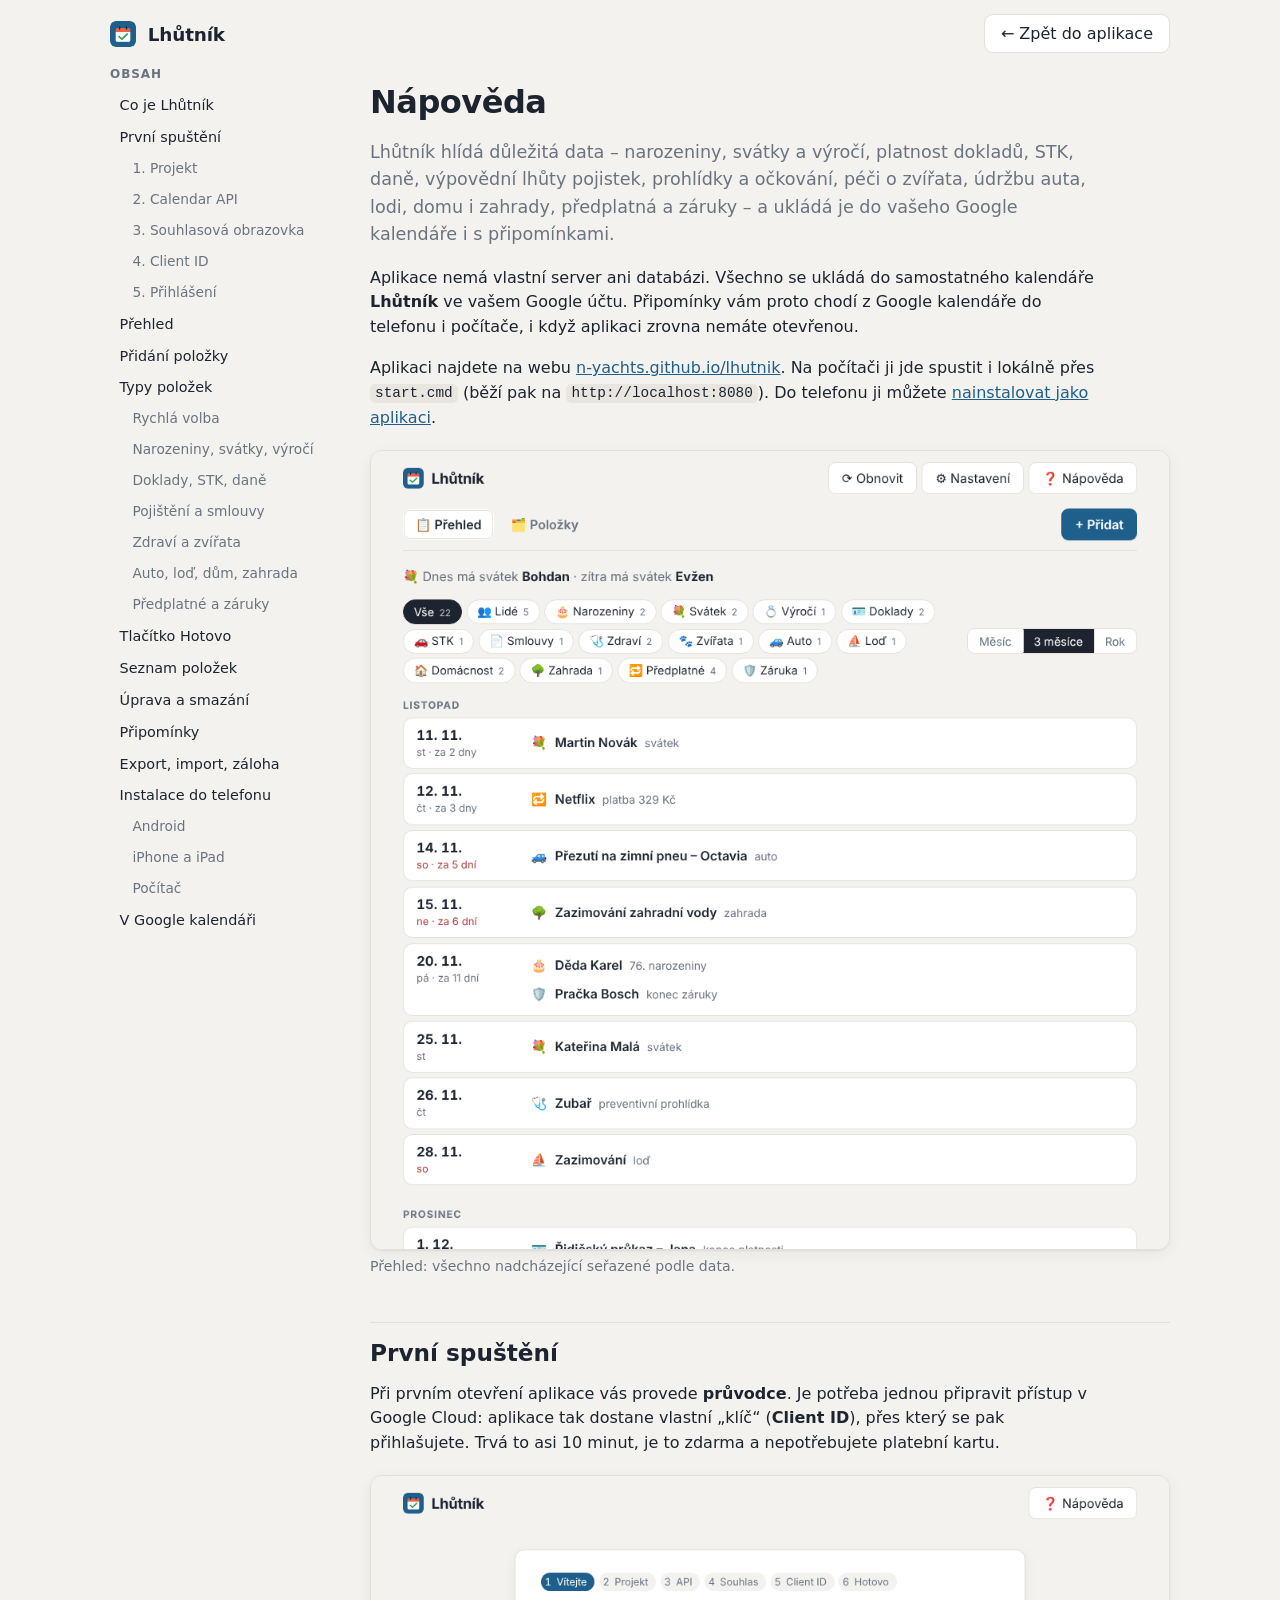
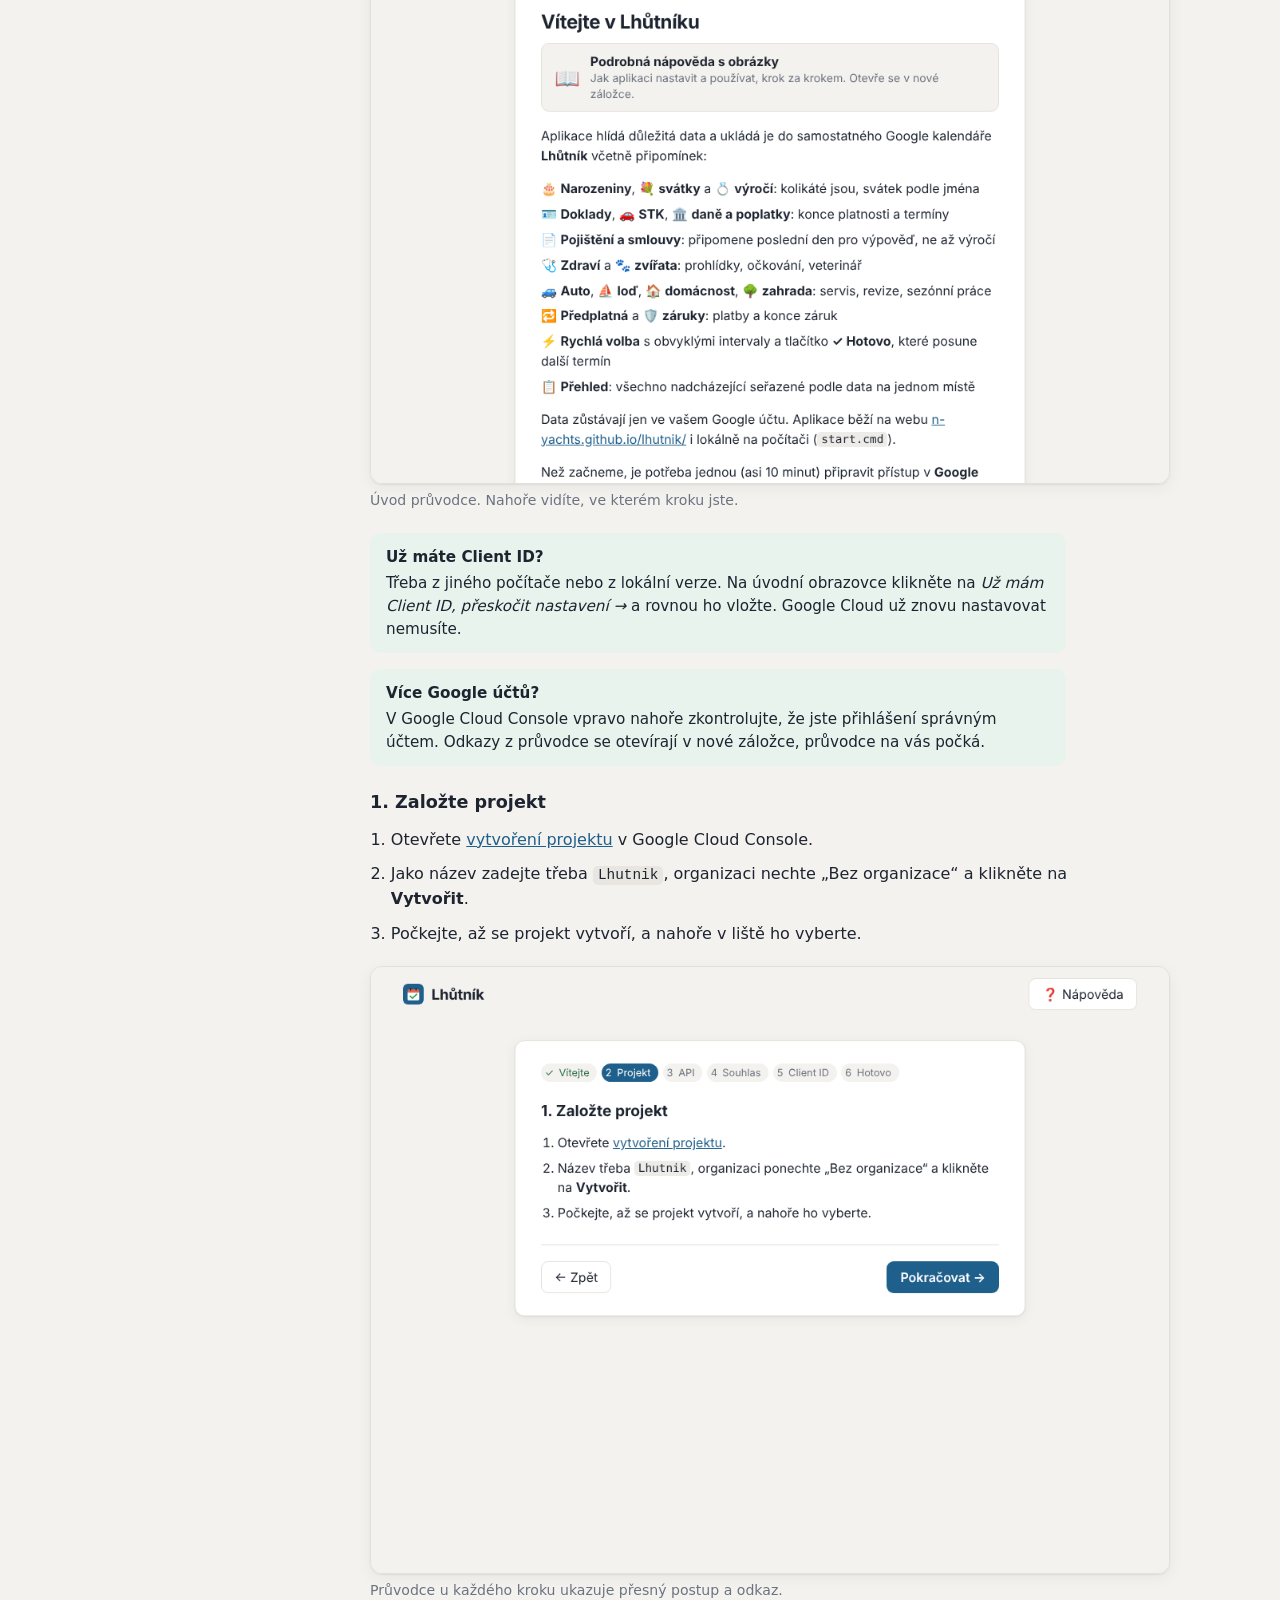
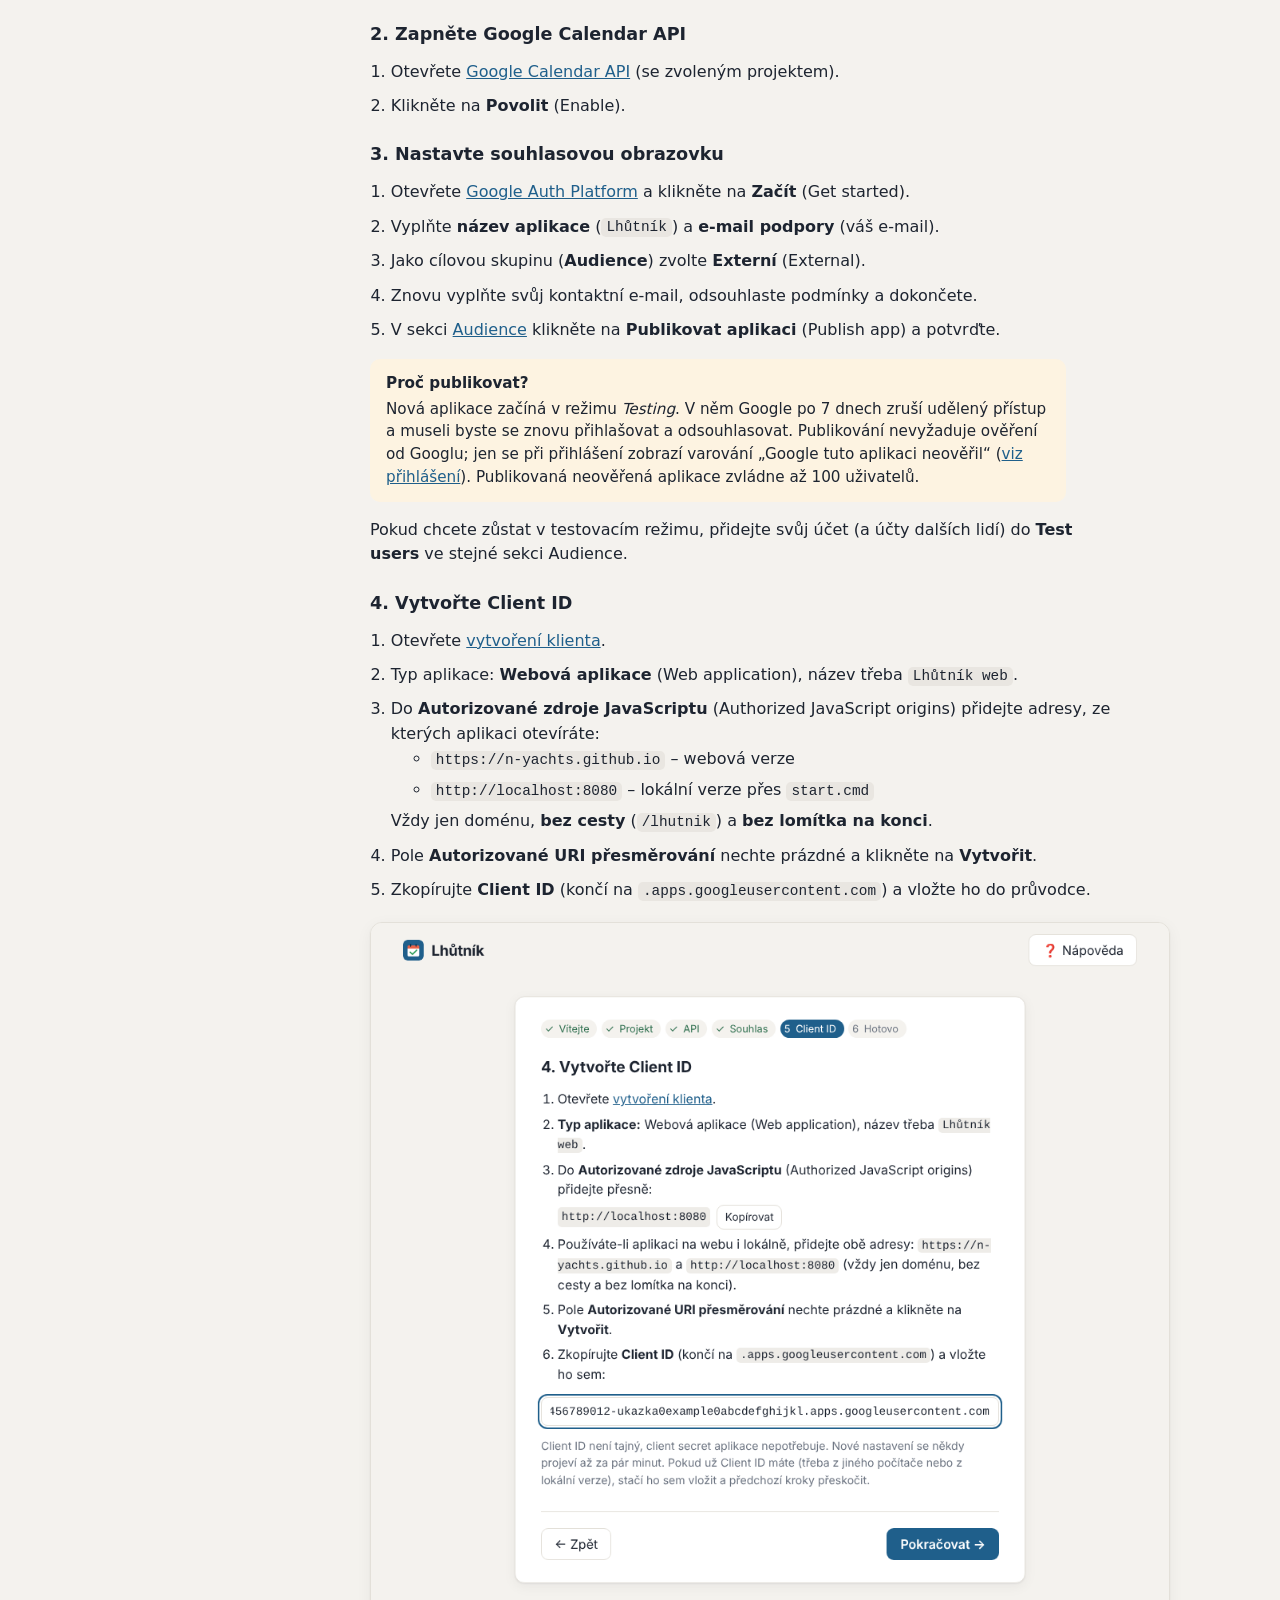
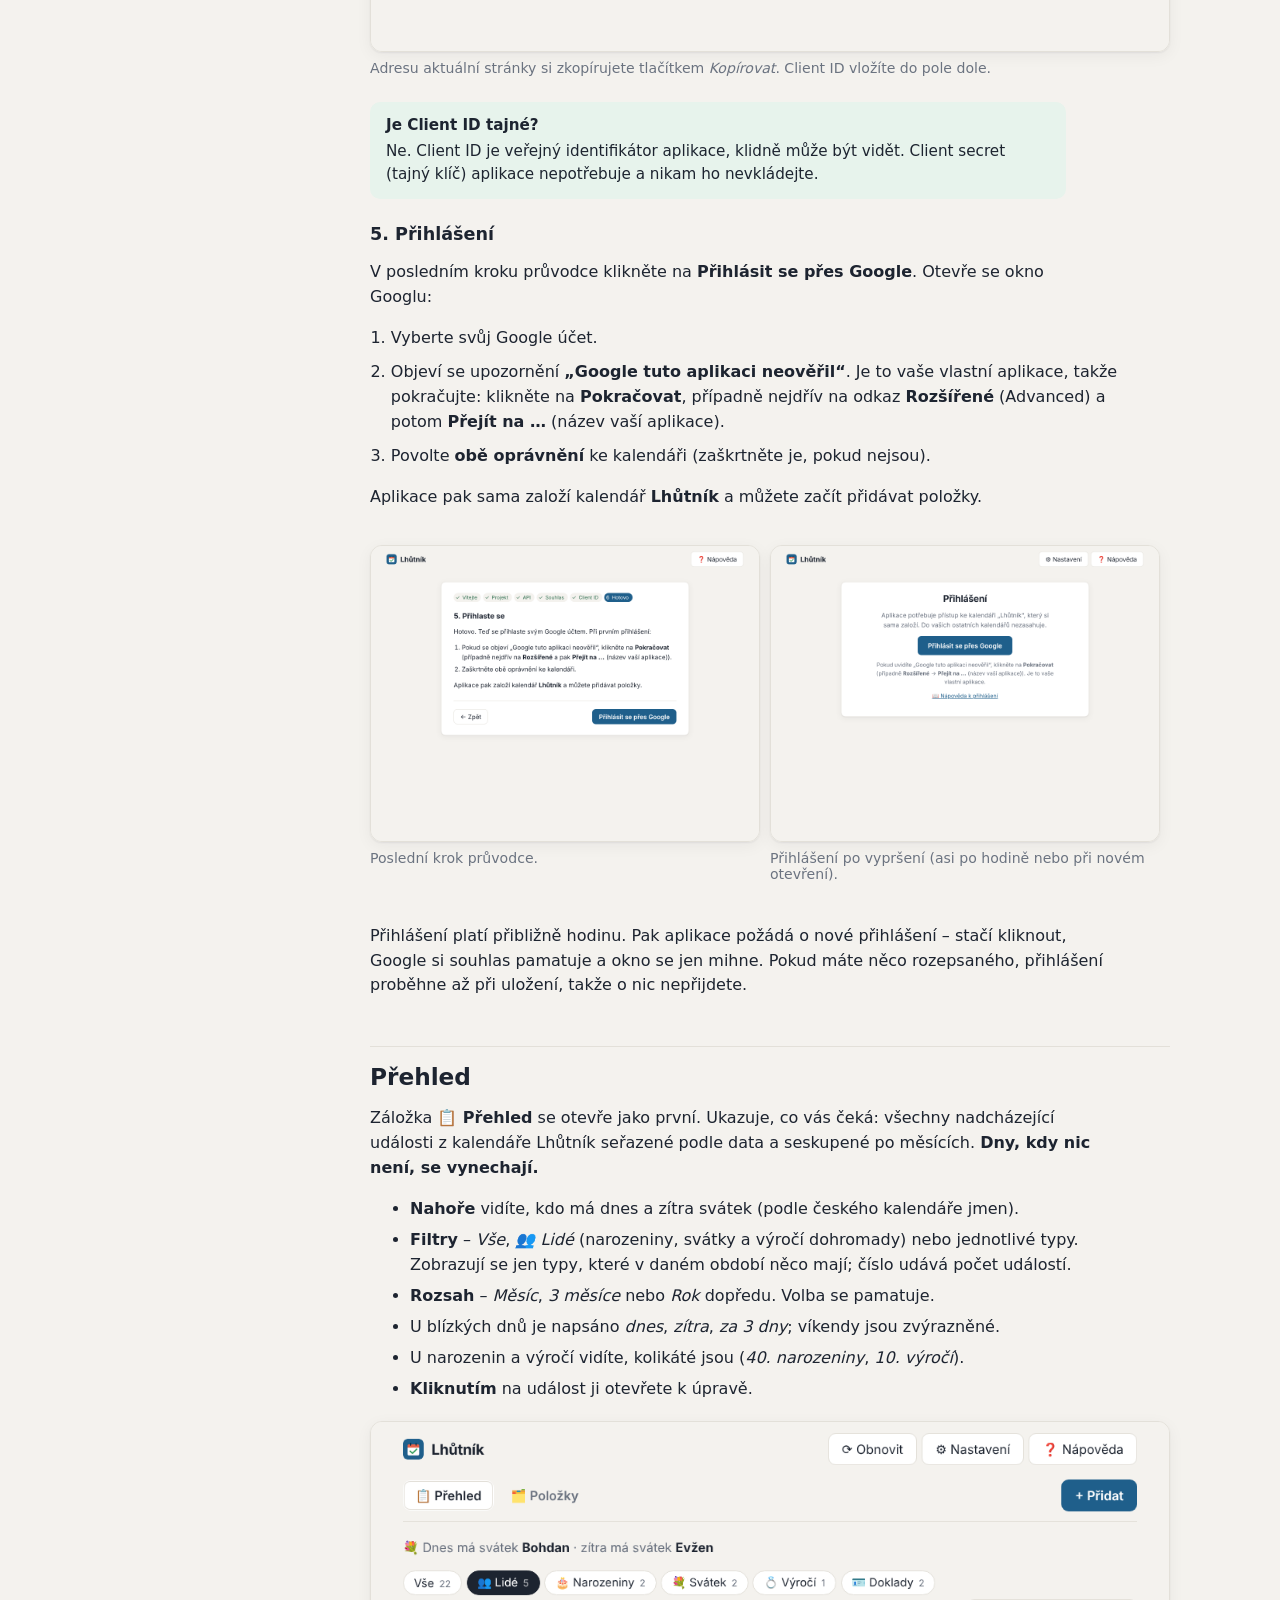
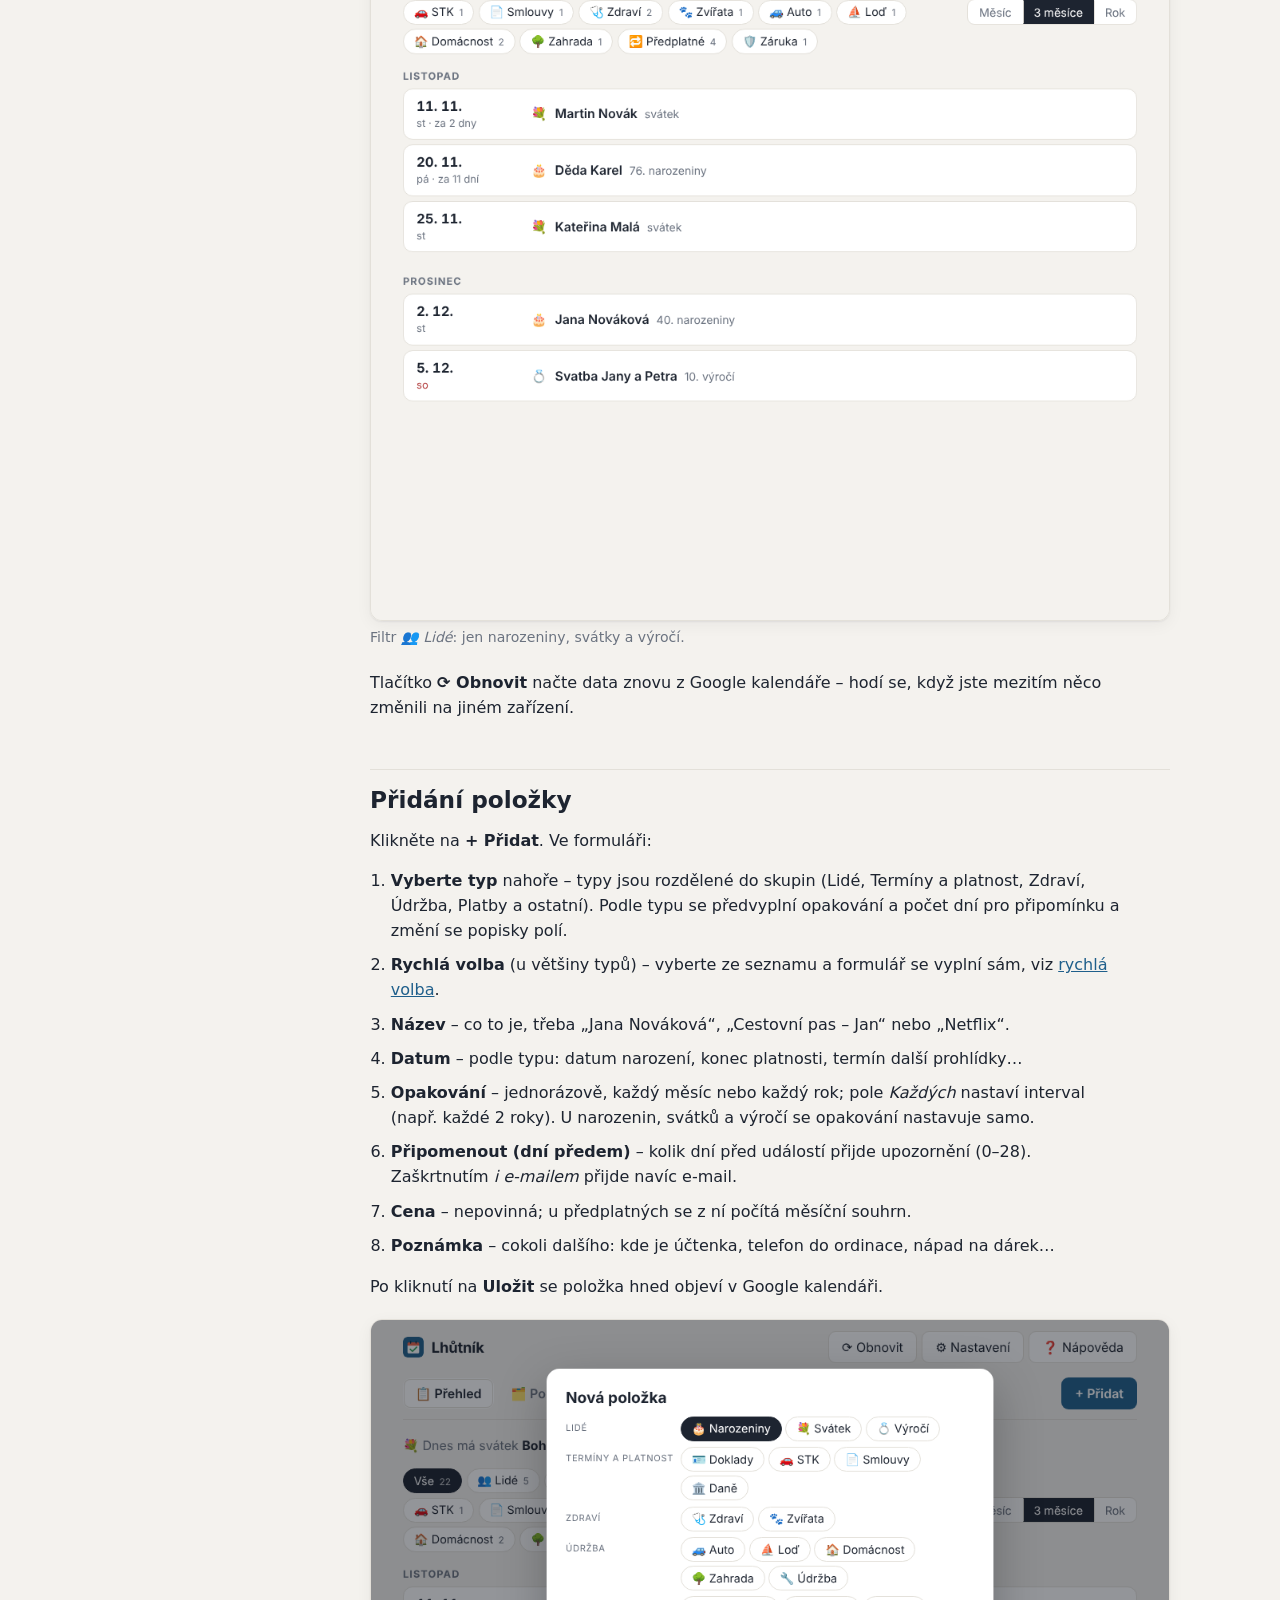
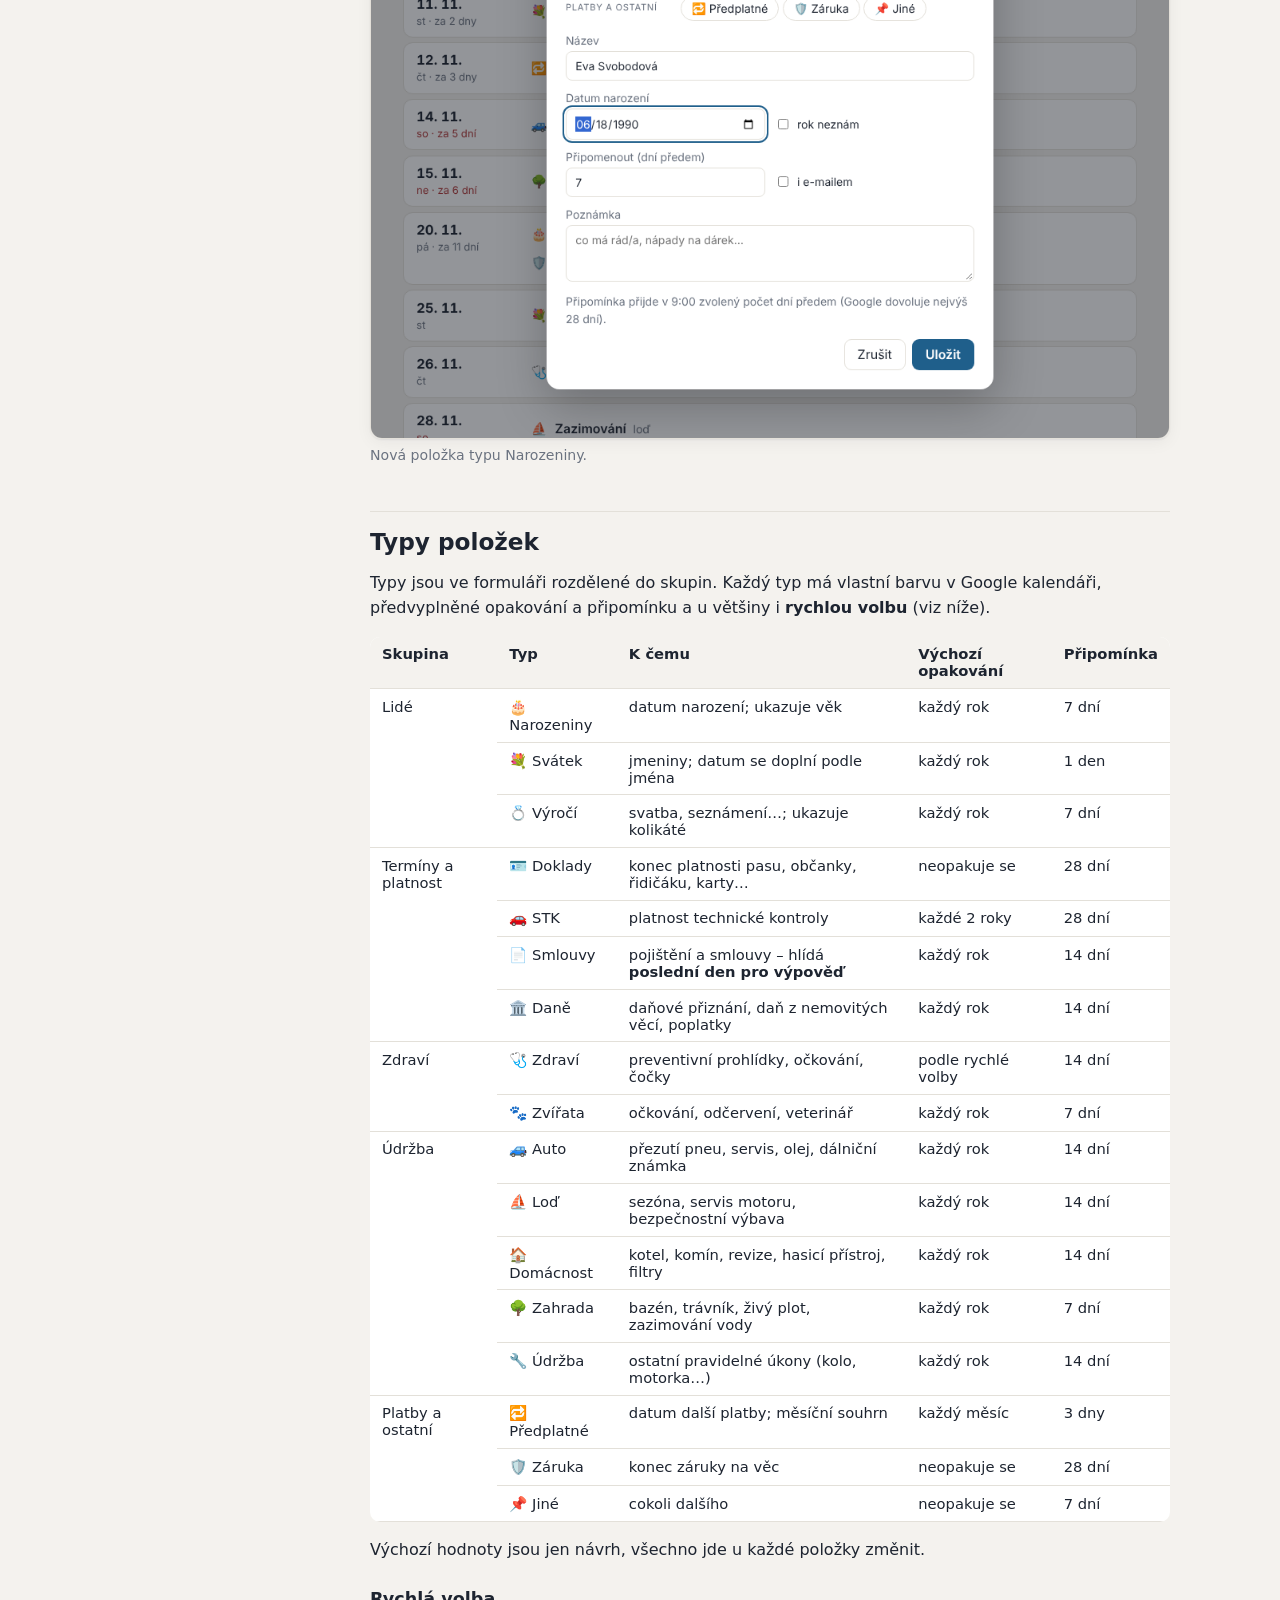
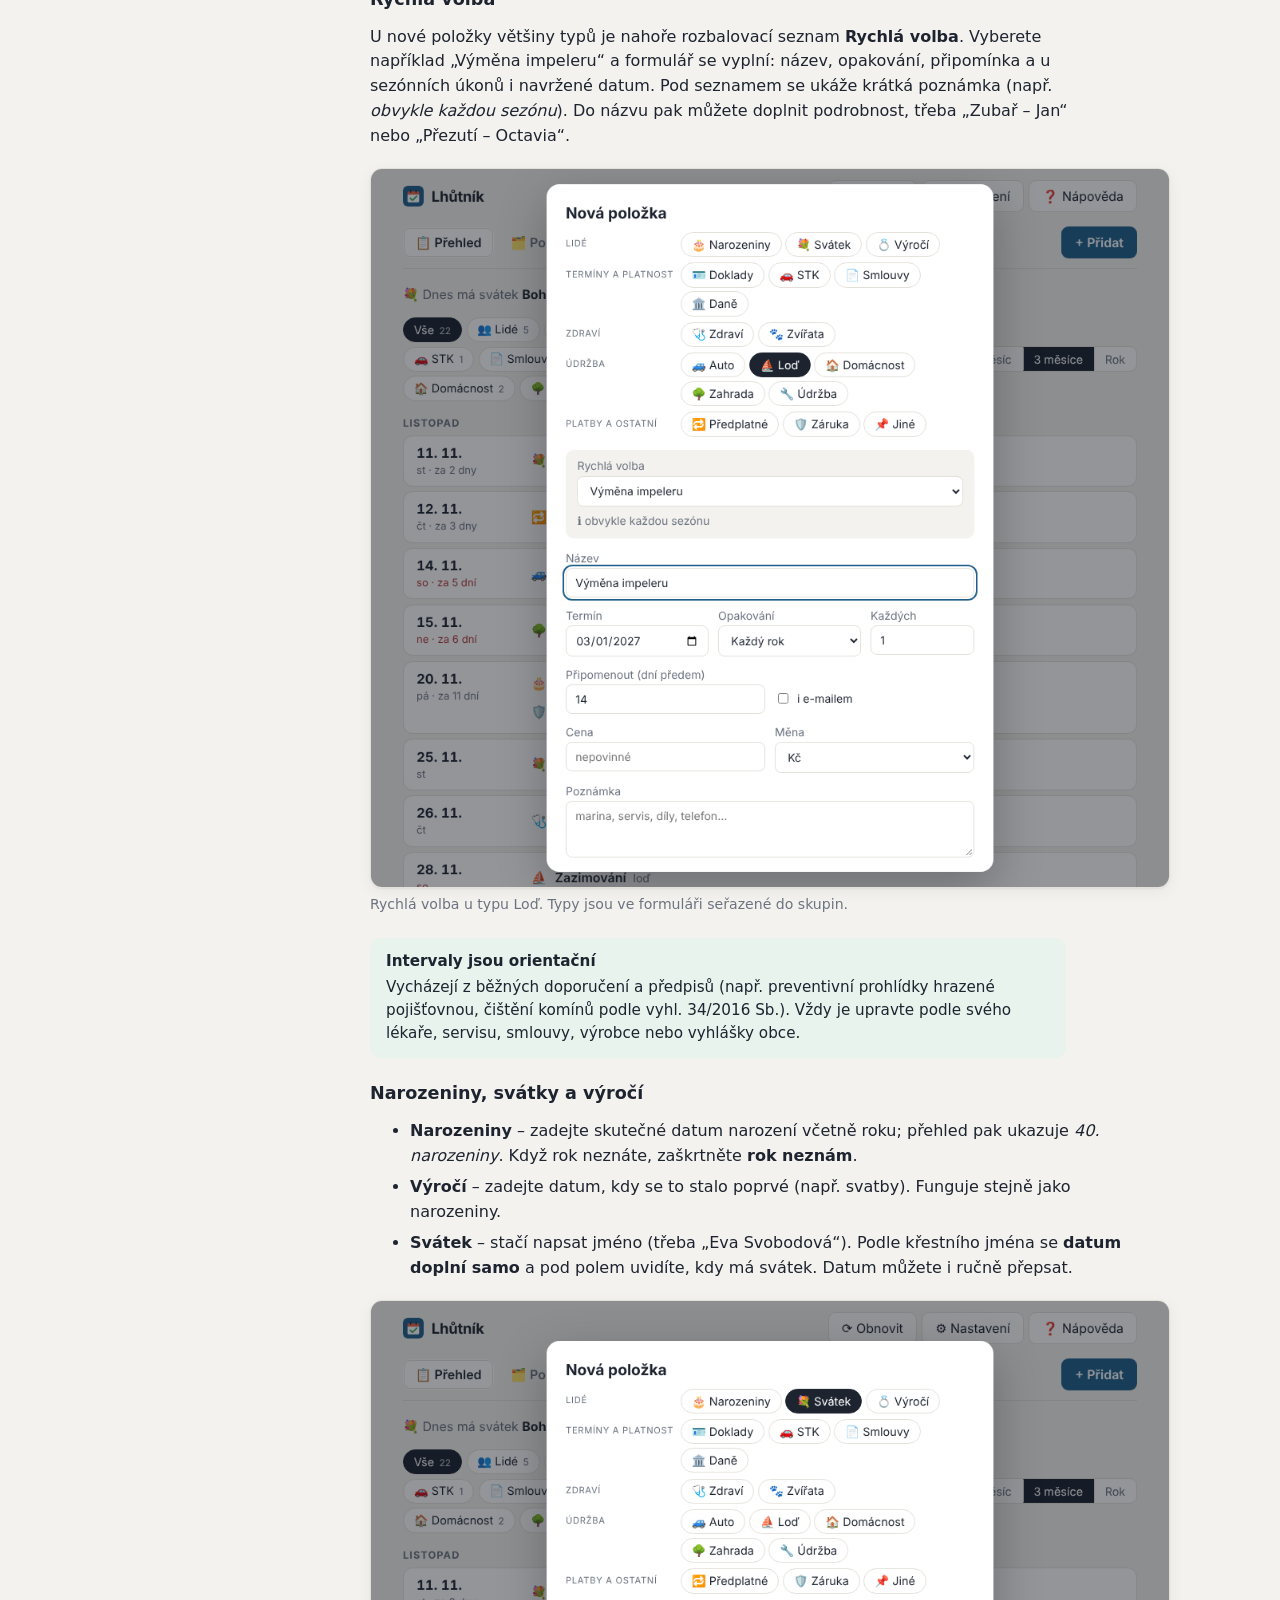
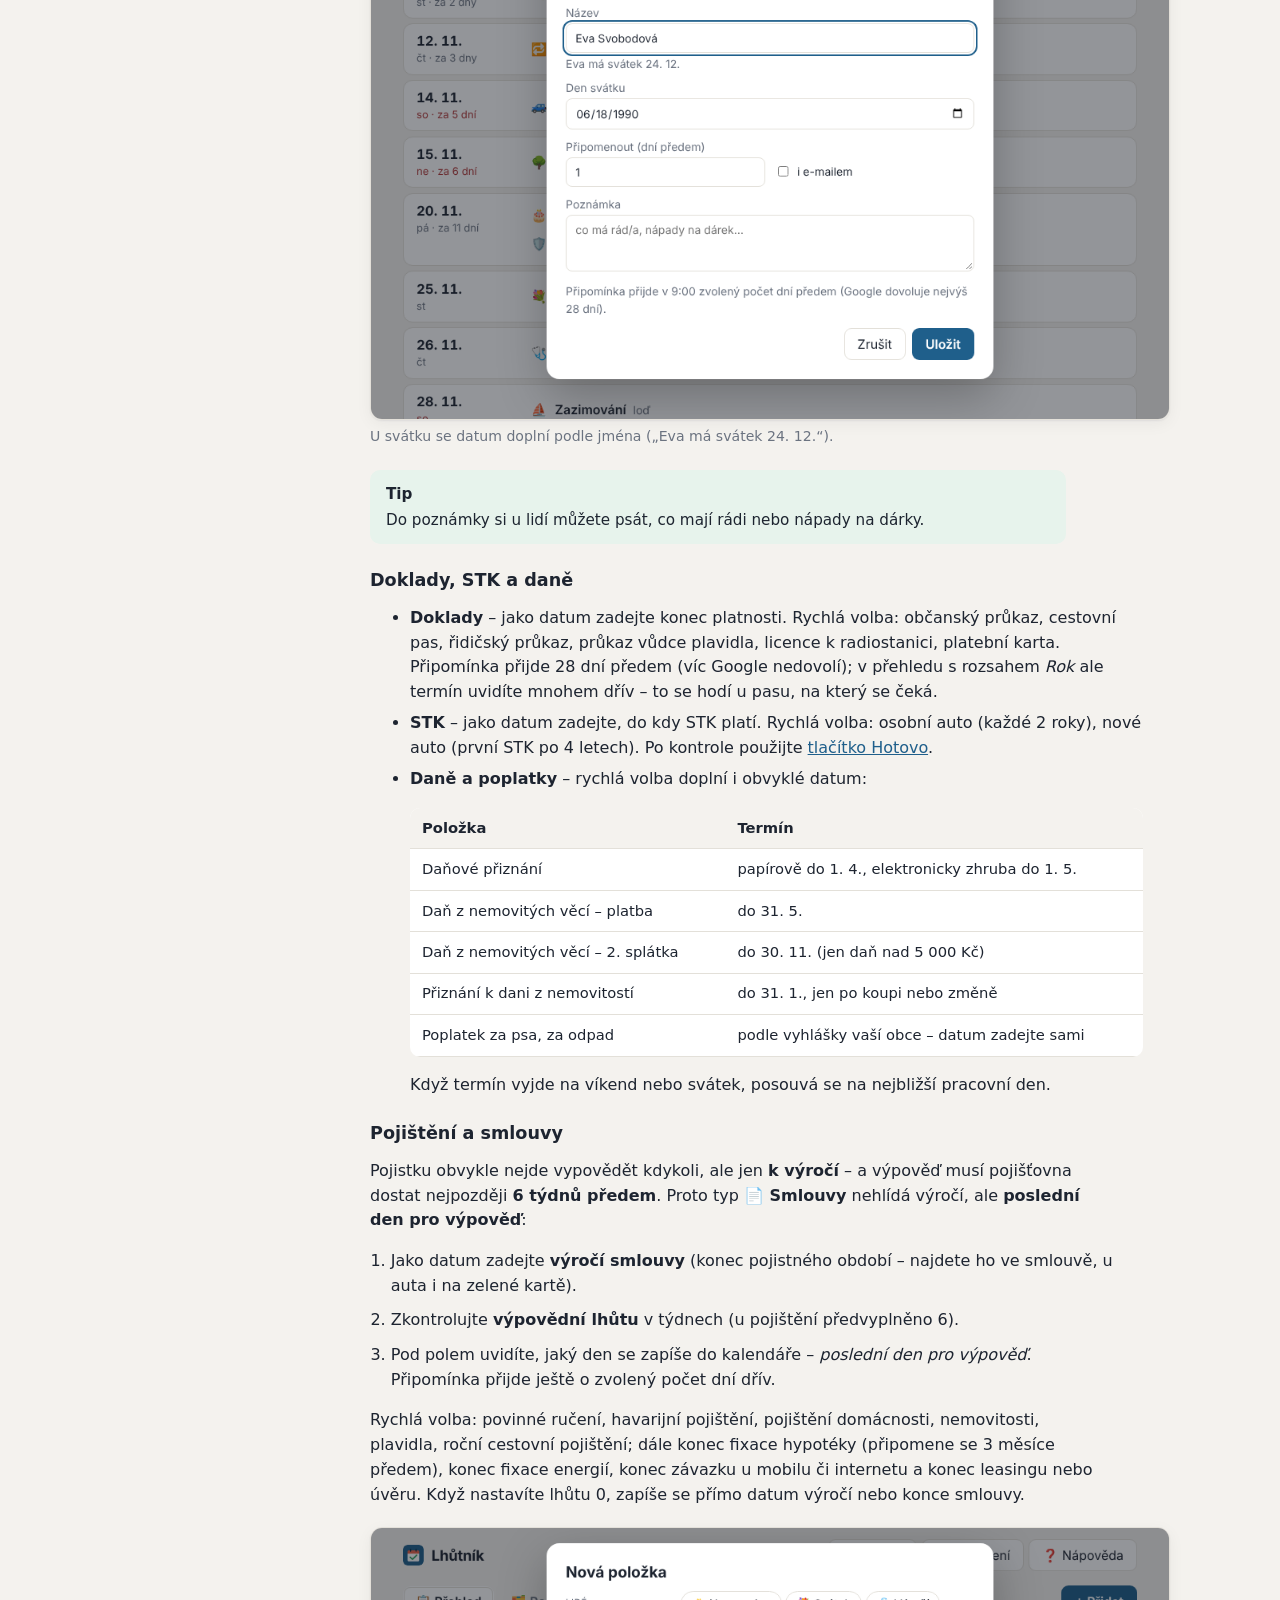
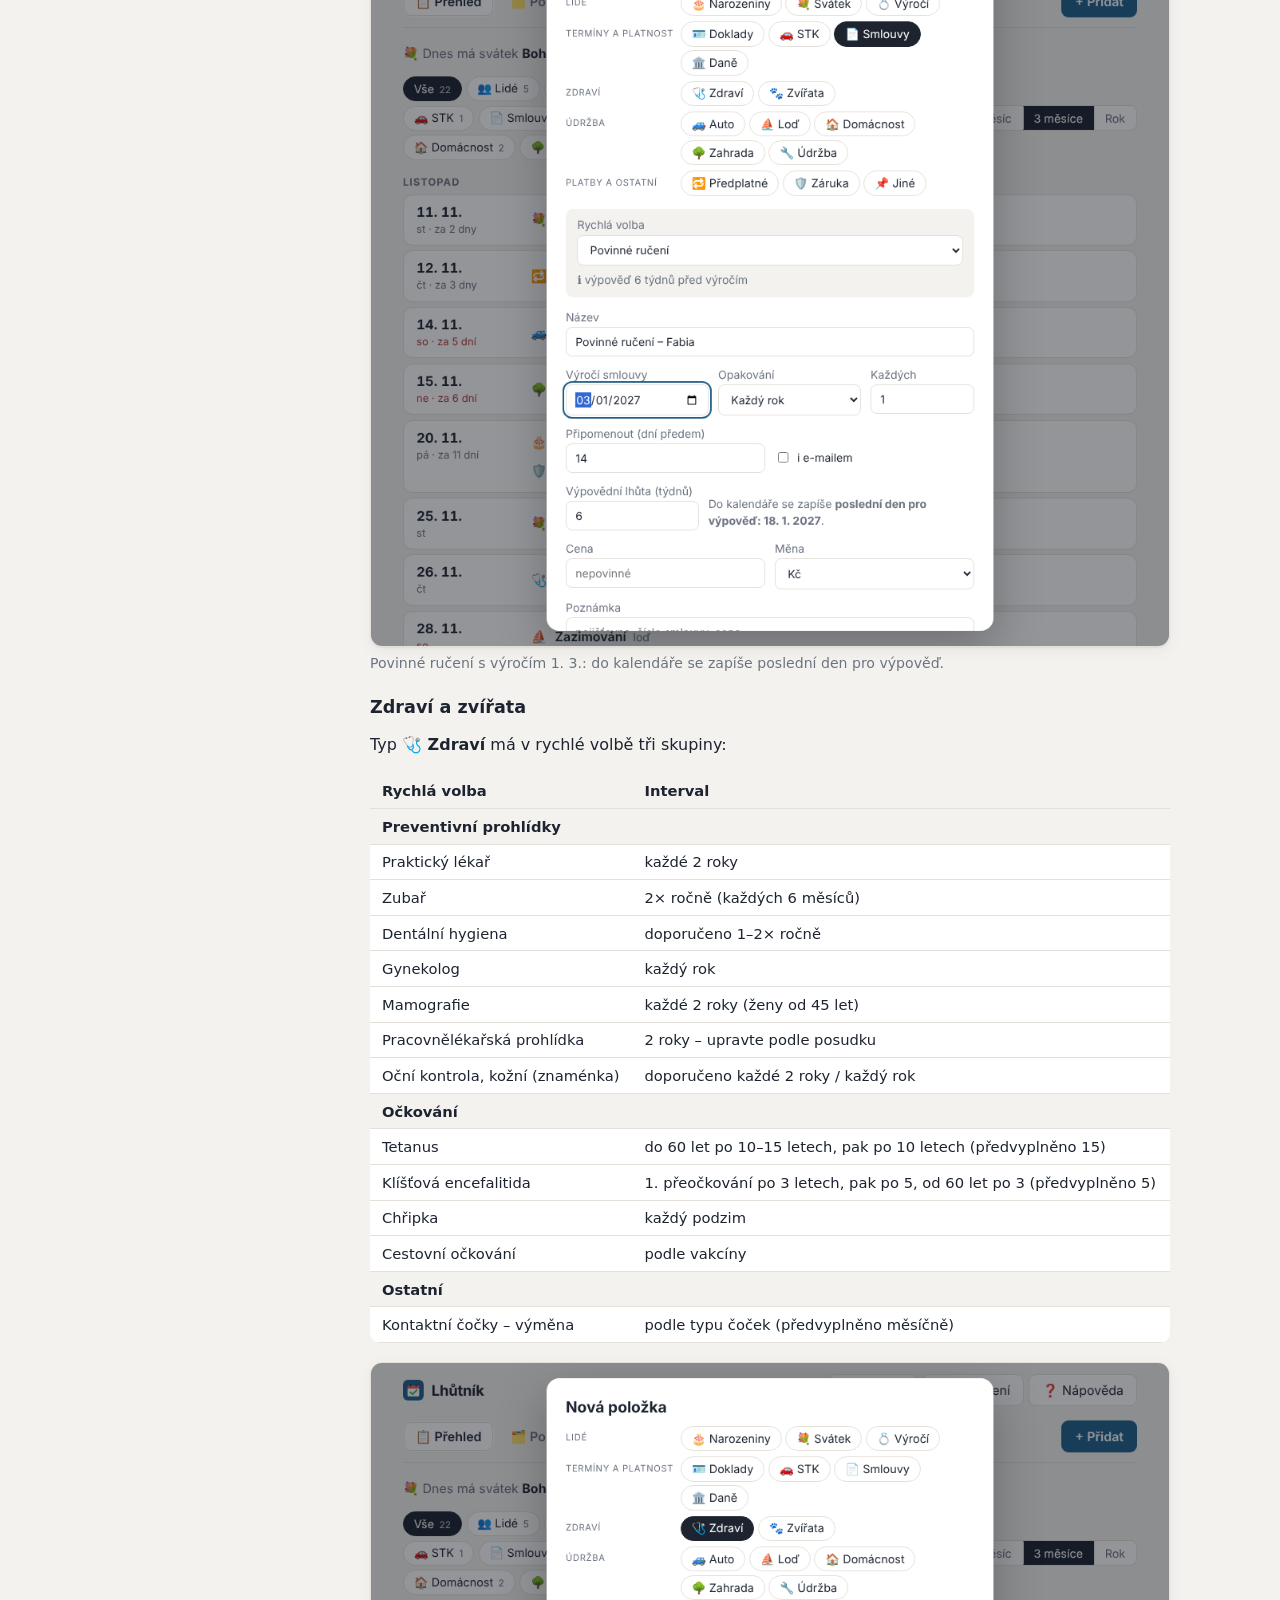
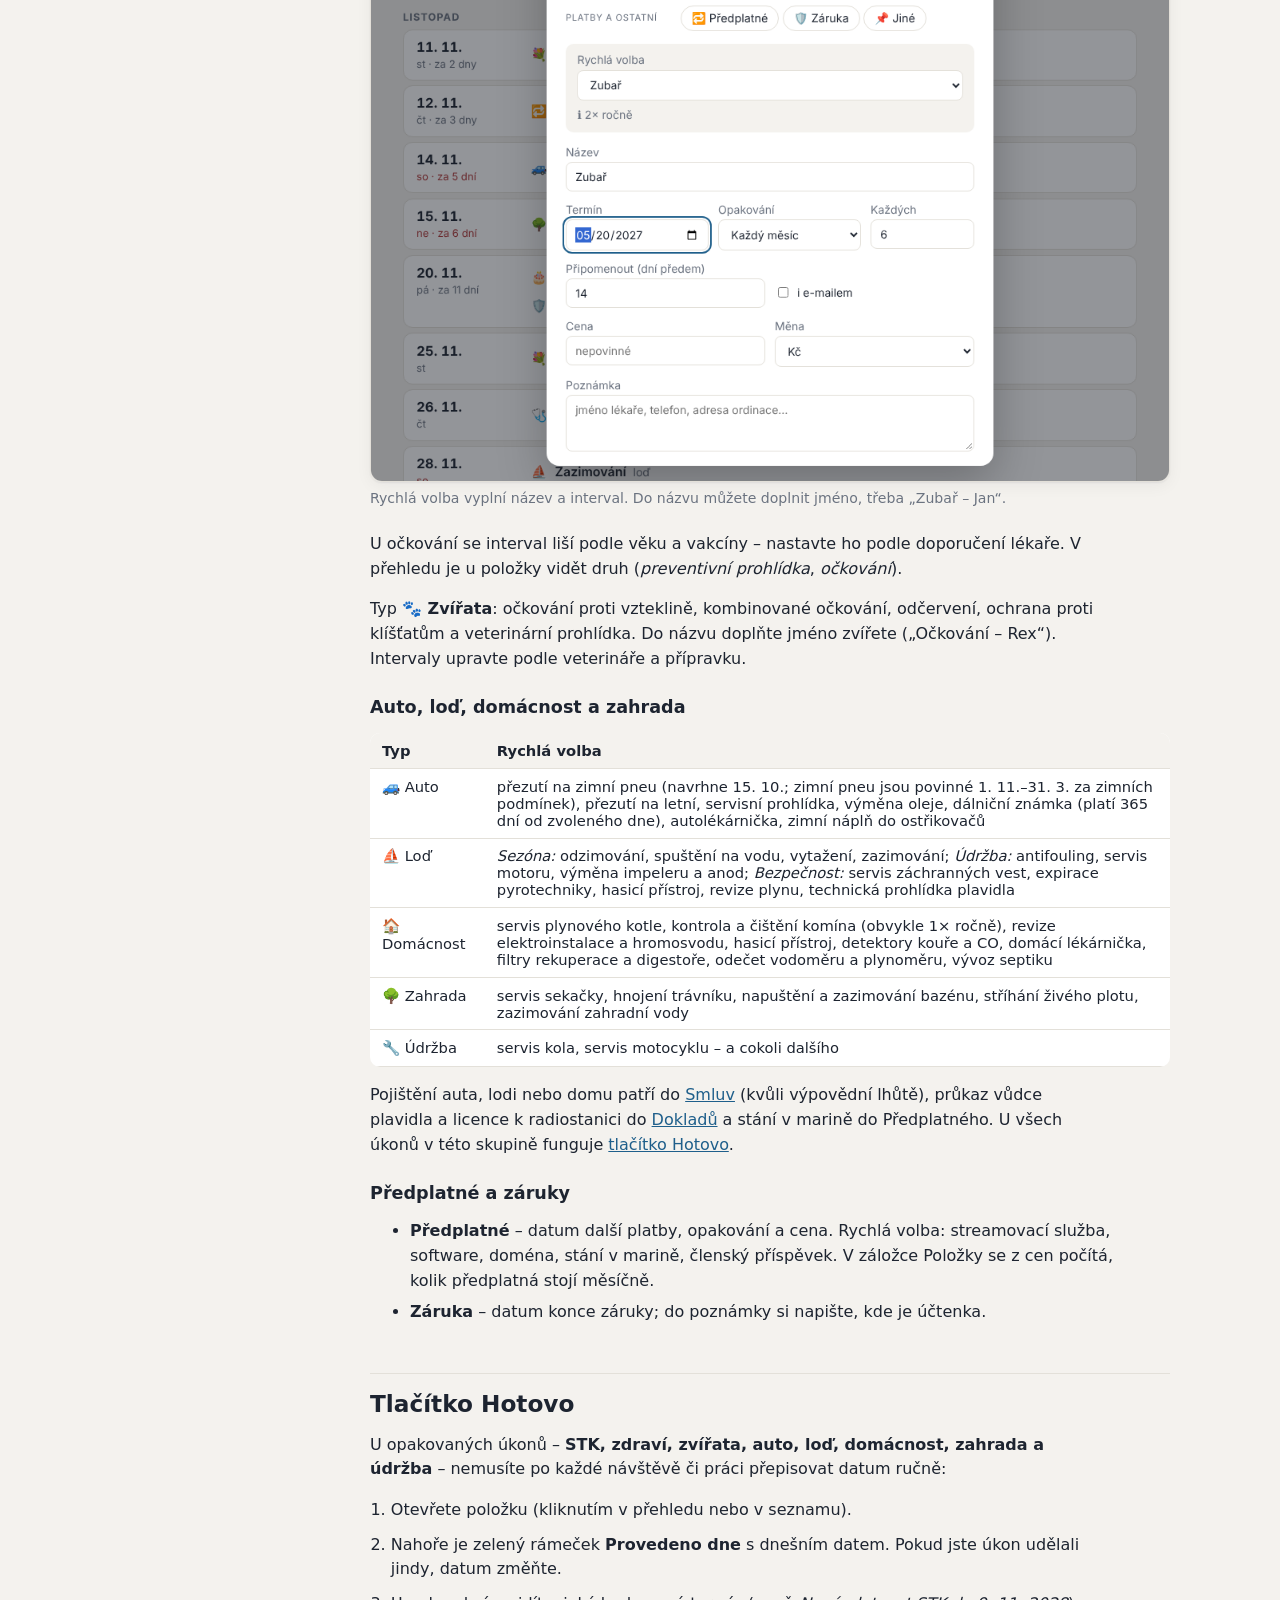
==== commit eabbf987: "Nápověda: odstraněn tip k dřívějšímu názvu jnCalendar Co-Authored-By: Claude Opus 5.5 <noreply@anthr" ====
--- a/help.html
+++ b/help.html
@@ -6,7 +6,7 @@
   <title>Nápověda – Lhůtník</title>
   <link rel="icon" type="image/png" sizes="32x32" href="icons/favicon-32.png">
   <meta name="theme-color" content="#1f5f8b">
-  <link rel="stylesheet" href="styles.css?v=20261109-1815">
+  <link rel="stylesheet" href="styles.css?v=20261109-1820">
   <style>
     .help { display: grid; grid-template-columns: 220px 1fr; gap: 2.5rem; max-width: 1100px; margin: 0 auto; padding: 0 1.25rem 5rem; }
     .toc { position: sticky; top: 1rem; align-self: start; max-height: calc(100vh - 2rem); overflow: auto; font-size: .9rem; }
@@ -114,7 +114,7 @@
           Na počítači ji jde spustit i lokálně přes <code>start.cmd</code> (běží pak na <code>http://localhost:8080</code>).
           Do telefonu ji můžete <a href="#mobil">nainstalovat jako aplikaci</a>.</p>
         <figure>
-          <img src="help/img/prehled.png?v=20261109-1815" alt="Přehled nadcházejících událostí" loading="lazy" width="1000" height="1000">
+          <img src="help/img/prehled.png?v=20261109-1820" alt="Přehled nadcházejících událostí" loading="lazy" width="1000" height="1000">
           <figcaption>Přehled: všechno nadcházející seřazené podle data.</figcaption>
         </figure>
       </section>
@@ -126,7 +126,7 @@
           v Google Cloud: aplikace tak dostane vlastní „klíč“ (<b>Client ID</b>), přes který se pak
           přihlašujete. Trvá to asi 10 minut, je to zdarma a nepotřebujete platební kartu.</p>
         <figure>
-          <img src="help/img/pruvodce-uvod.png?v=20261109-1815" alt="Úvodní obrazovka průvodce" loading="lazy" width="1000" height="760">
+          <img src="help/img/pruvodce-uvod.png?v=20261109-1820" alt="Úvodní obrazovka průvodce" loading="lazy" width="1000" height="760">
           <figcaption>Úvod průvodce. Nahoře vidíte, ve kterém kroku jste.</figcaption>
         </figure>
         <div class="tip"><b>Už máte Client ID?</b>
@@ -144,7 +144,7 @@
           <li>Počkejte, až se projekt vytvoří, a nahoře v liště ho vyberte.</li>
         </ol>
         <figure>
-          <img src="help/img/pruvodce-projekt.png?v=20261109-1815" alt="Krok průvodce: projekt" loading="lazy" width="1000" height="760">
+          <img src="help/img/pruvodce-projekt.png?v=20261109-1820" alt="Krok průvodce: projekt" loading="lazy" width="1000" height="760">
           <figcaption>Průvodce u každého kroku ukazuje přesný postup a odkaz.</figcaption>
         </figure>
 
@@ -167,10 +167,6 @@
           a museli byste se znovu přihlašovat a odsouhlasovat. Publikování nevyžaduje ověření od Googlu;
           jen se při přihlášení zobrazí varování „Google tuto aplikaci neověřil“
           (<a href="#prihlaseni">viz přihlášení</a>). Publikovaná neověřená aplikace zvládne až 100 uživatelů.</div>
-        <div class="tip"><b>Nastavovali jste aplikaci ještě pod názvem jnCalendar?</b>
-          Nic měnit nemusíte, vše funguje dál. Pokud chcete, aby se i v okně přihlášení Googlu ukazoval
-          nový název, přepište ho v <a href="https://console.cloud.google.com/auth/branding" target="_blank" rel="noopener">Branding</a>
-          na <code>Lhůtník</code>.</div>
         <p>Pokud chcete zůstat v testovacím režimu, přidejte svůj účet (a účty dalších lidí) do
           <b>Test users</b> ve stejné sekci Audience.</p>
 
@@ -189,7 +185,7 @@
           <li>Zkopírujte <b>Client ID</b> (končí na <code>.apps.googleusercontent.com</code>) a vložte ho do průvodce.</li>
         </ol>
         <figure>
-          <img src="help/img/pruvodce-client-id.png?v=20261109-1815" alt="Krok průvodce: Client ID" loading="lazy">
+          <img src="help/img/pruvodce-client-id.png?v=20261109-1820" alt="Krok průvodce: Client ID" loading="lazy">
           <figcaption>Adresu aktuální stránky si zkopírujete tlačítkem <i>Kopírovat</i>. Client ID vložíte do pole dole.</figcaption>
         </figure>
         <div class="tip"><b>Je Client ID tajné?</b>
@@ -207,10 +203,10 @@
         </ol>
         <p>Aplikace pak sama založí kalendář <b>Lhůtník</b> a můžete začít přidávat položky.</p>
         <figure class="half">
-          <img src="help/img/pruvodce-hotovo.png?v=20261109-1815" alt="Poslední krok průvodce" loading="lazy">
+          <img src="help/img/pruvodce-hotovo.png?v=20261109-1820" alt="Poslední krok průvodce" loading="lazy">
           <figcaption>Poslední krok průvodce.</figcaption>
         </figure><figure class="half">
-          <img src="help/img/prihlaseni.png?v=20261109-1815" alt="Obrazovka přihlášení" loading="lazy">
+          <img src="help/img/prihlaseni.png?v=20261109-1820" alt="Obrazovka přihlášení" loading="lazy">
           <figcaption>Přihlášení po vypršení (asi po hodině nebo při novém otevření).</figcaption>
         </figure>
         <p>Přihlášení platí přibližně hodinu. Pak aplikace požádá o nové přihlášení – stačí kliknout,
@@ -234,7 +230,7 @@
           <li><b>Kliknutím</b> na událost ji otevřete k úpravě.</li>
         </ul>
         <figure>
-          <img src="help/img/prehled-lide.png?v=20261109-1815" alt="Přehled s filtrem Lidé" loading="lazy">
+          <img src="help/img/prehled-lide.png?v=20261109-1820" alt="Přehled s filtrem Lidé" loading="lazy">
           <figcaption>Filtr <i>👥 Lidé</i>: jen narozeniny, svátky a výročí.</figcaption>
         </figure>
         <p>Tlačítko <b>⟳ Obnovit</b> načte data znovu z Google kalendáře – hodí se, když jste
@@ -262,7 +258,7 @@
         </ol>
         <p>Po kliknutí na <b>Uložit</b> se položka hned objeví v Google kalendáři.</p>
         <figure>
-          <img src="help/img/formular-narozeniny.png?v=20261109-1815" alt="Formulář nové položky – narozeniny" loading="lazy">
+          <img src="help/img/formular-narozeniny.png?v=20261109-1820" alt="Formulář nové položky – narozeniny" loading="lazy">
           <figcaption>Nová položka typu Narozeniny.</figcaption>
         </figure>
       </section>
@@ -302,7 +298,7 @@
           i navržené datum. Pod seznamem se ukáže krátká poznámka (např. <i>obvykle každou sezónu</i>).
           Do názvu pak můžete doplnit podrobnost, třeba „Zubař – Jan“ nebo „Přezutí – Octavia“.</p>
         <figure>
-          <img src="help/img/formular-lod.png?v=20261109-1815" alt="Formulář s rychlou volbou pro loď" loading="lazy">
+          <img src="help/img/formular-lod.png?v=20261109-1820" alt="Formulář s rychlou volbou pro loď" loading="lazy">
           <figcaption>Rychlá volba u typu Loď. Typy jsou ve formuláři seřazené do skupin.</figcaption>
         </figure>
         <div class="tip"><b>Intervaly jsou orientační</b>
@@ -319,7 +315,7 @@
             <b>datum doplní samo</b> a pod polem uvidíte, kdy má svátek. Datum můžete i ručně přepsat.</li>
         </ul>
         <figure>
-          <img src="help/img/formular-svatek.png?v=20261109-1815" alt="Formulář svátku s automaticky doplněným datem" loading="lazy">
+          <img src="help/img/formular-svatek.png?v=20261109-1820" alt="Formulář svátku s automaticky doplněným datem" loading="lazy">
           <figcaption>U svátku se datum doplní podle jména („Eva má svátek 24. 12.“).</figcaption>
         </figure>
         <div class="tip"><b>Tip</b> Do poznámky si u lidí můžete psát, co mají rádi nebo nápady na dárky.</div>
@@ -361,7 +357,7 @@
           konec fixace energií, konec závazku u mobilu či internetu a konec leasingu nebo úvěru.
           Když nastavíte lhůtu 0, zapíše se přímo datum výročí nebo konce smlouvy.</p>
         <figure>
-          <img src="help/img/formular-smlouva.png?v=20261109-1815" alt="Formulář smlouvy s výpovědní lhůtou" loading="lazy">
+          <img src="help/img/formular-smlouva.png?v=20261109-1820" alt="Formulář smlouvy s výpovědní lhůtou" loading="lazy">
           <figcaption>Povinné ručení s výročím 1. 3.: do kalendáře se zapíše poslední den pro výpověď.</figcaption>
         </figure>
 
@@ -388,7 +384,7 @@
           </tbody>
         </table>
         <figure>
-          <img src="help/img/formular-prohlidky.png?v=20261109-1815" alt="Formulář s rychlou volbou prohlídky" loading="lazy">
+          <img src="help/img/formular-prohlidky.png?v=20261109-1820" alt="Formulář s rychlou volbou prohlídky" loading="lazy">
           <figcaption>Rychlá volba vyplní název a interval. Do názvu můžete doplnit jméno, třeba „Zubař – Jan“.</figcaption>
         </figure>
         <p>U očkování se interval liší podle věku a vakcíny – nastavte ho podle doporučení lékaře.
@@ -445,7 +441,7 @@
         <p>Nový termín = <b>datum provedení + interval opakování</b>. Aplikace si zapamatuje, kdy jste
           úkon provedli naposledy, a ukazuje to v seznamu („naposledy 15. 12. 2024“).</p>
         <figure>
-          <img src="help/img/hotovo.png?v=20261109-1815" alt="Úprava STK s tlačítkem Hotovo" loading="lazy">
+          <img src="help/img/hotovo.png?v=20261109-1820" alt="Úprava STK s tlačítkem Hotovo" loading="lazy">
           <figcaption>Rámeček Hotovo u technické kontroly.</figcaption>
         </figure>
         <div class="tip"><b>Rámeček nevidíte?</b> Objeví se jen u uvedených typů, a to když se položka opakuje.
@@ -467,7 +463,7 @@
           ukazuje naléhavost: <span style="color:var(--warn)">do týdne</span>,
           <span style="color:var(--soon)">do měsíce</span>, <span style="color:var(--bad)">prošlé</span>.</p>
         <figure>
-          <img src="help/img/polozky.png?v=20261109-1815" alt="Seznam položek se souhrnem" loading="lazy">
+          <img src="help/img/polozky.png?v=20261109-1820" alt="Seznam položek se souhrnem" loading="lazy">
           <figcaption>Seznam položek seřazený podle nejbližšího termínu.</figcaption>
         </figure>
       </section>
@@ -506,10 +502,10 @@
           <li><b>⬆ Importovat ze souboru</b> položky ze souboru přidá do kalendáře účtu, který je právě přihlášený.</li>
         </ul>
         <figure class="half">
-          <img src="help/img/nastaveni.png?v=20261109-1815" alt="Nastavení s exportem a importem" loading="lazy">
+          <img src="help/img/nastaveni.png?v=20261109-1820" alt="Nastavení s exportem a importem" loading="lazy">
           <figcaption>Nastavení: přenos položek, instalace aplikace, účet a verze.</figcaption>
         </figure><figure class="half">
-          <img src="help/img/import.png?v=20261109-1815" alt="Náhled importu" loading="lazy">
+          <img src="help/img/import.png?v=20261109-1820" alt="Náhled importu" loading="lazy">
           <figcaption>Před importem uvidíte, co se přidá.</figcaption>
         </figure>
         <h3>Přenos k jinému uživateli</h3>
@@ -575,10 +571,10 @@
         </ul>
         <p>Aplikace se přizpůsobí velikosti displeje i tmavému režimu telefonu.</p>
         <figure class="phone half">
-          <img src="help/img/mobil.png?v=20261109-1815" alt="Aplikace na mobilu" loading="lazy">
+          <img src="help/img/mobil.png?v=20261109-1820" alt="Aplikace na mobilu" loading="lazy">
           <figcaption>Přehled na telefonu. Vpravo nahoře je tlačítko Nainstalovat, když je instalace k dispozici.</figcaption>
         </figure><figure class="half">
-          <img src="help/img/tmavy-rezim.png?v=20261109-1815" alt="Tmavý režim" loading="lazy">
+          <img src="help/img/tmavy-rezim.png?v=20261109-1820" alt="Tmavý režim" loading="lazy">
           <figcaption>Tmavý režim se zapne podle nastavení systému.</figcaption>
         </figure>
       </section>
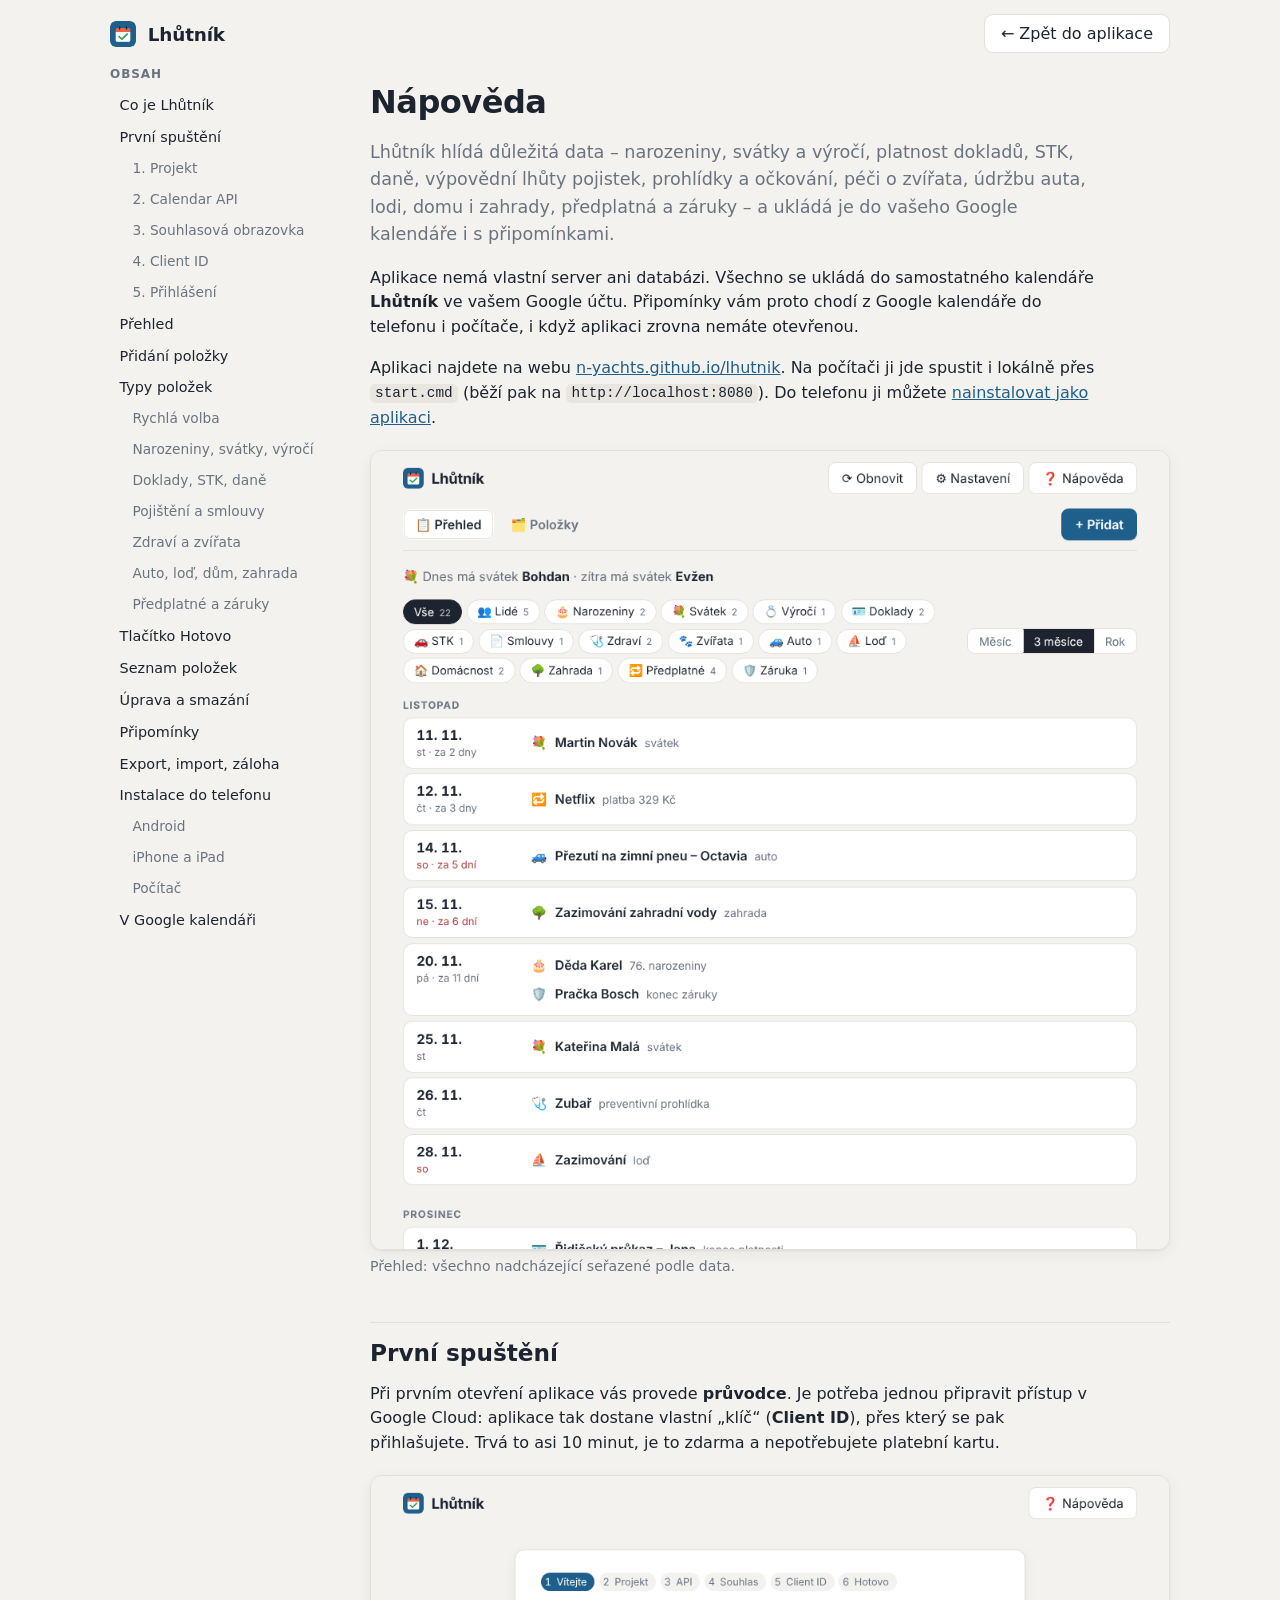
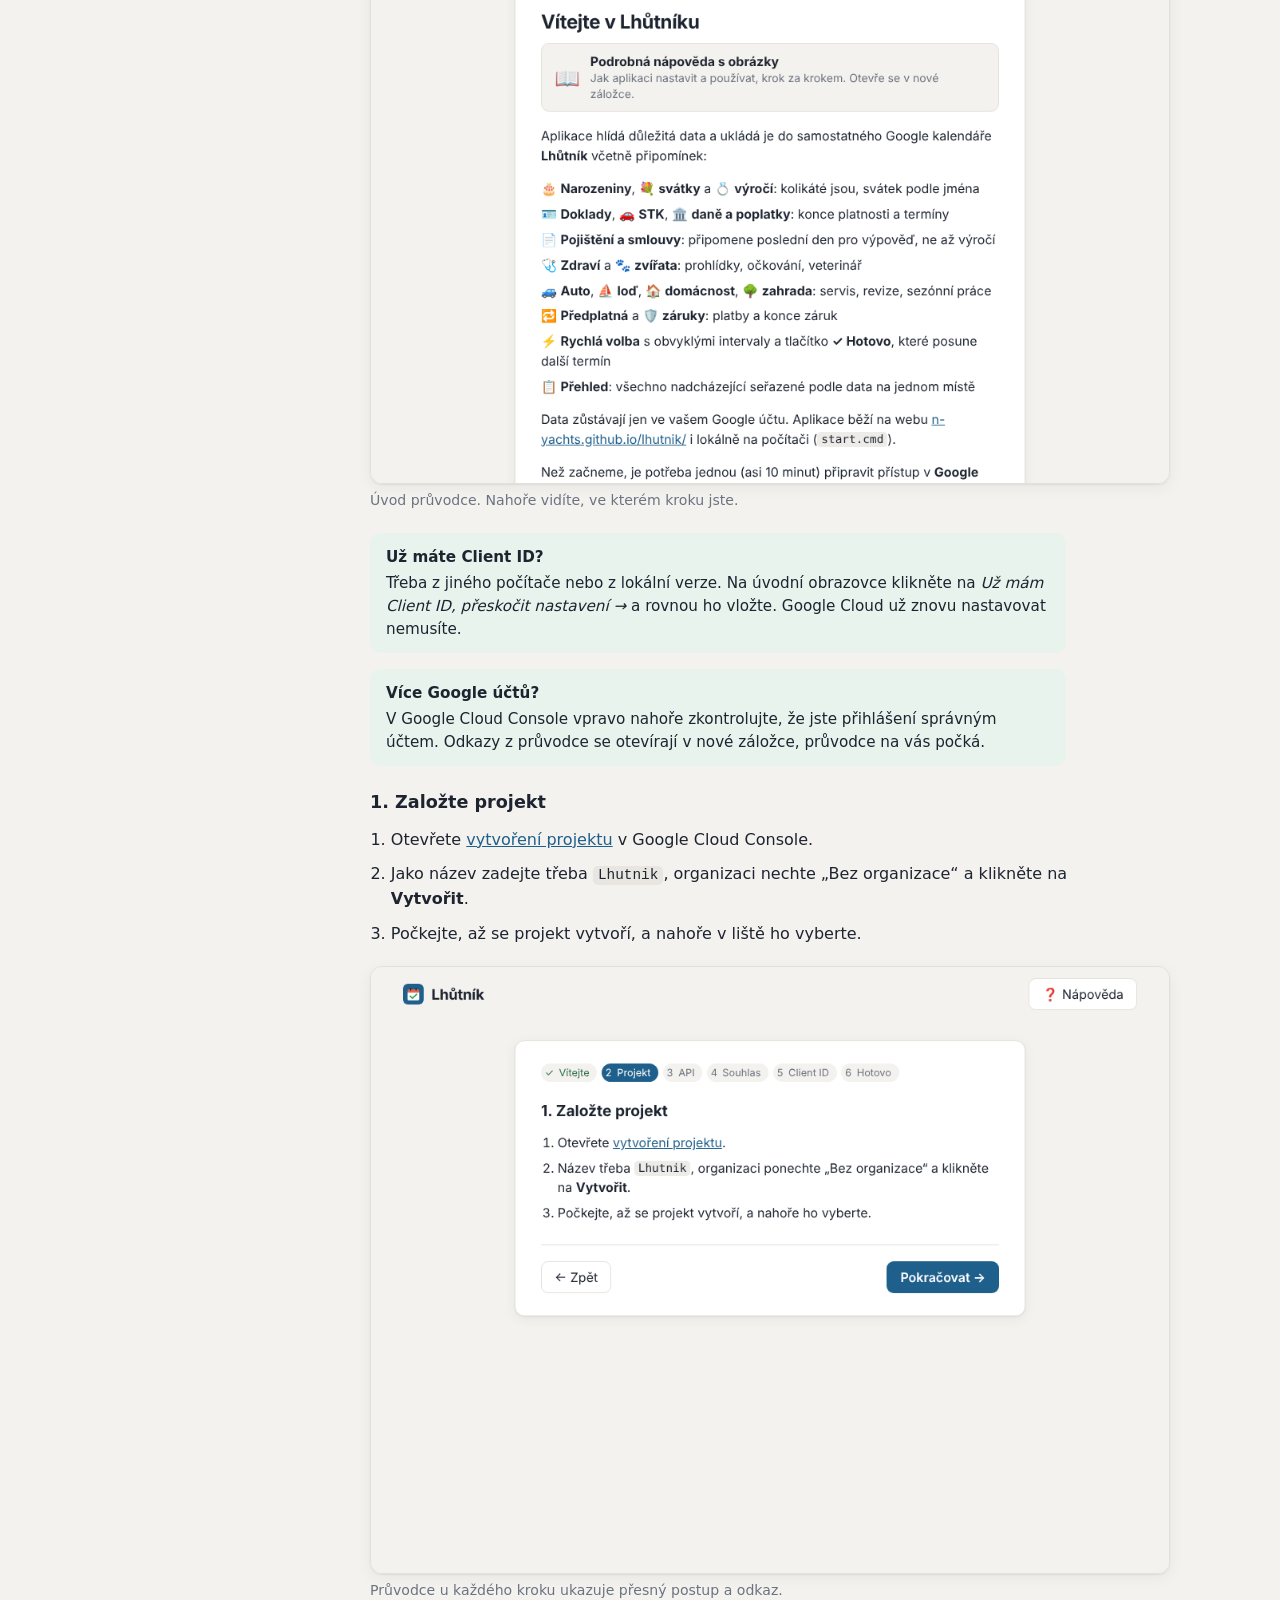
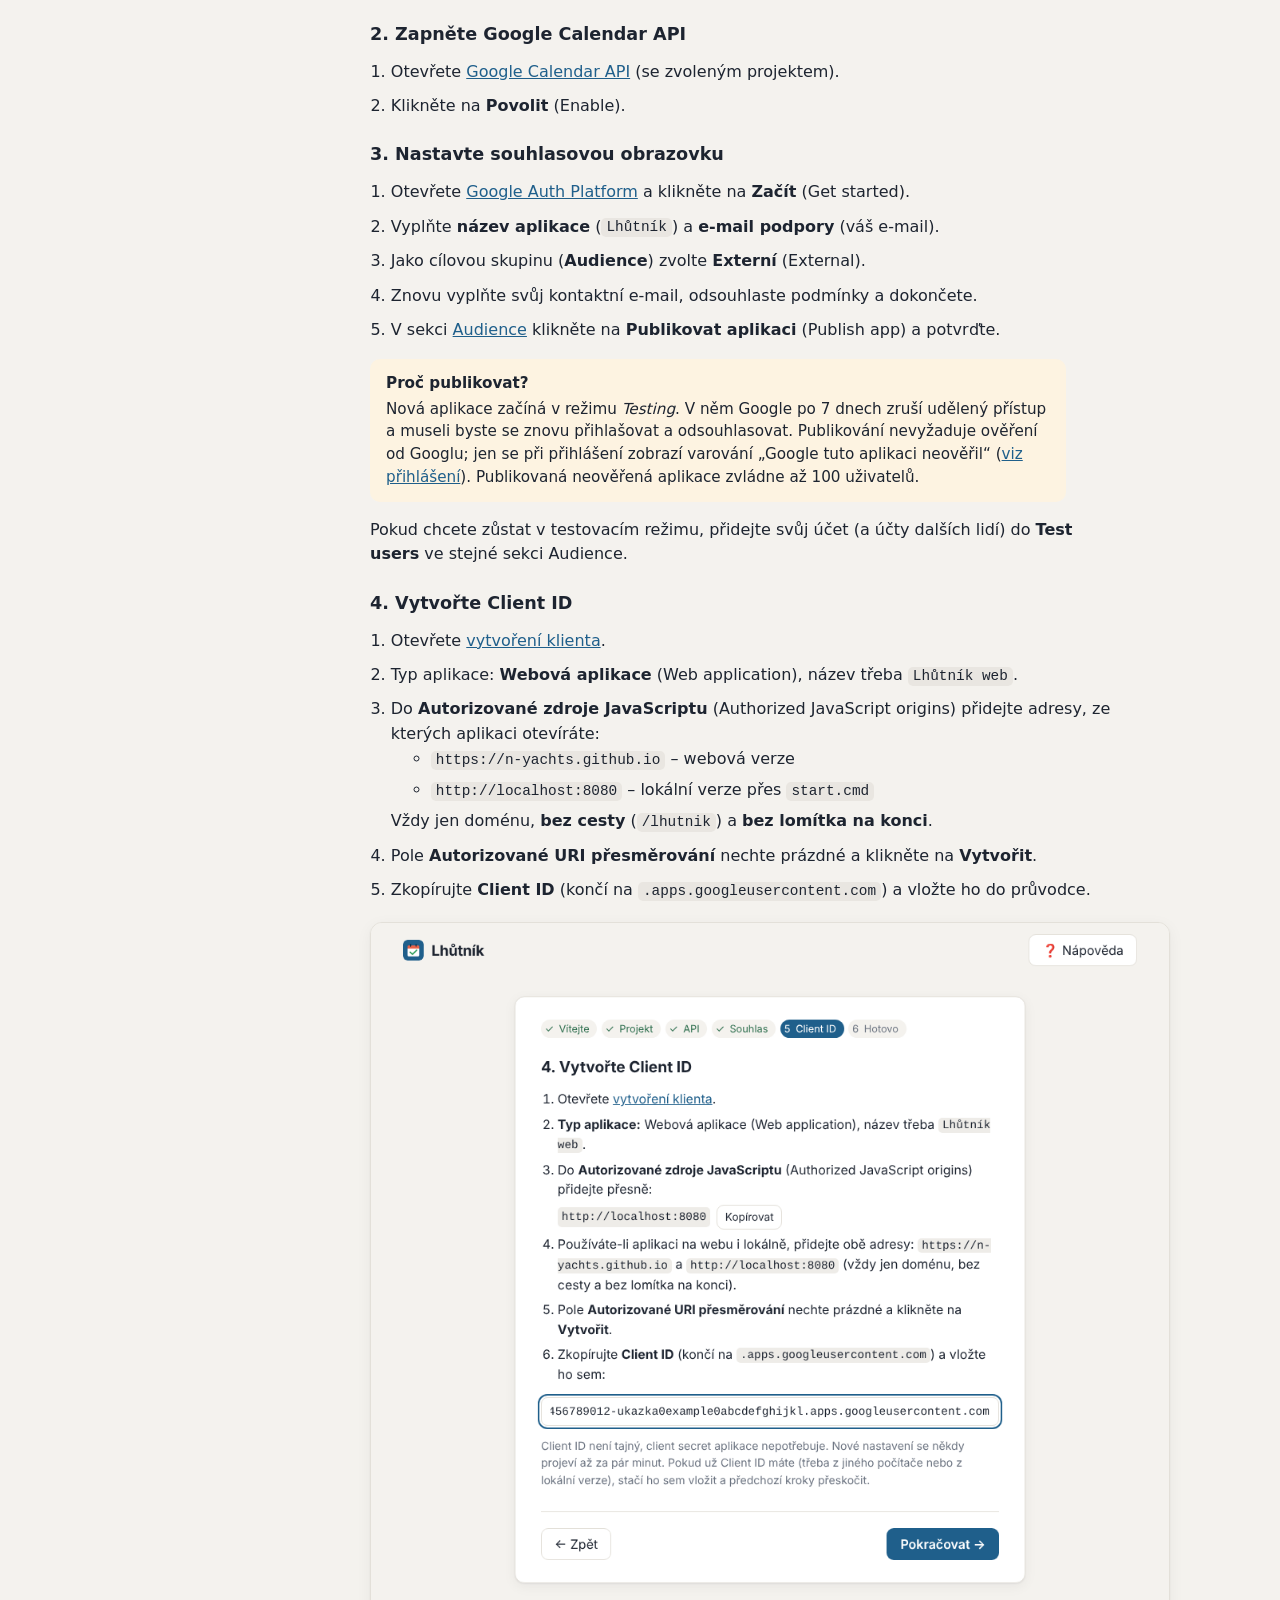
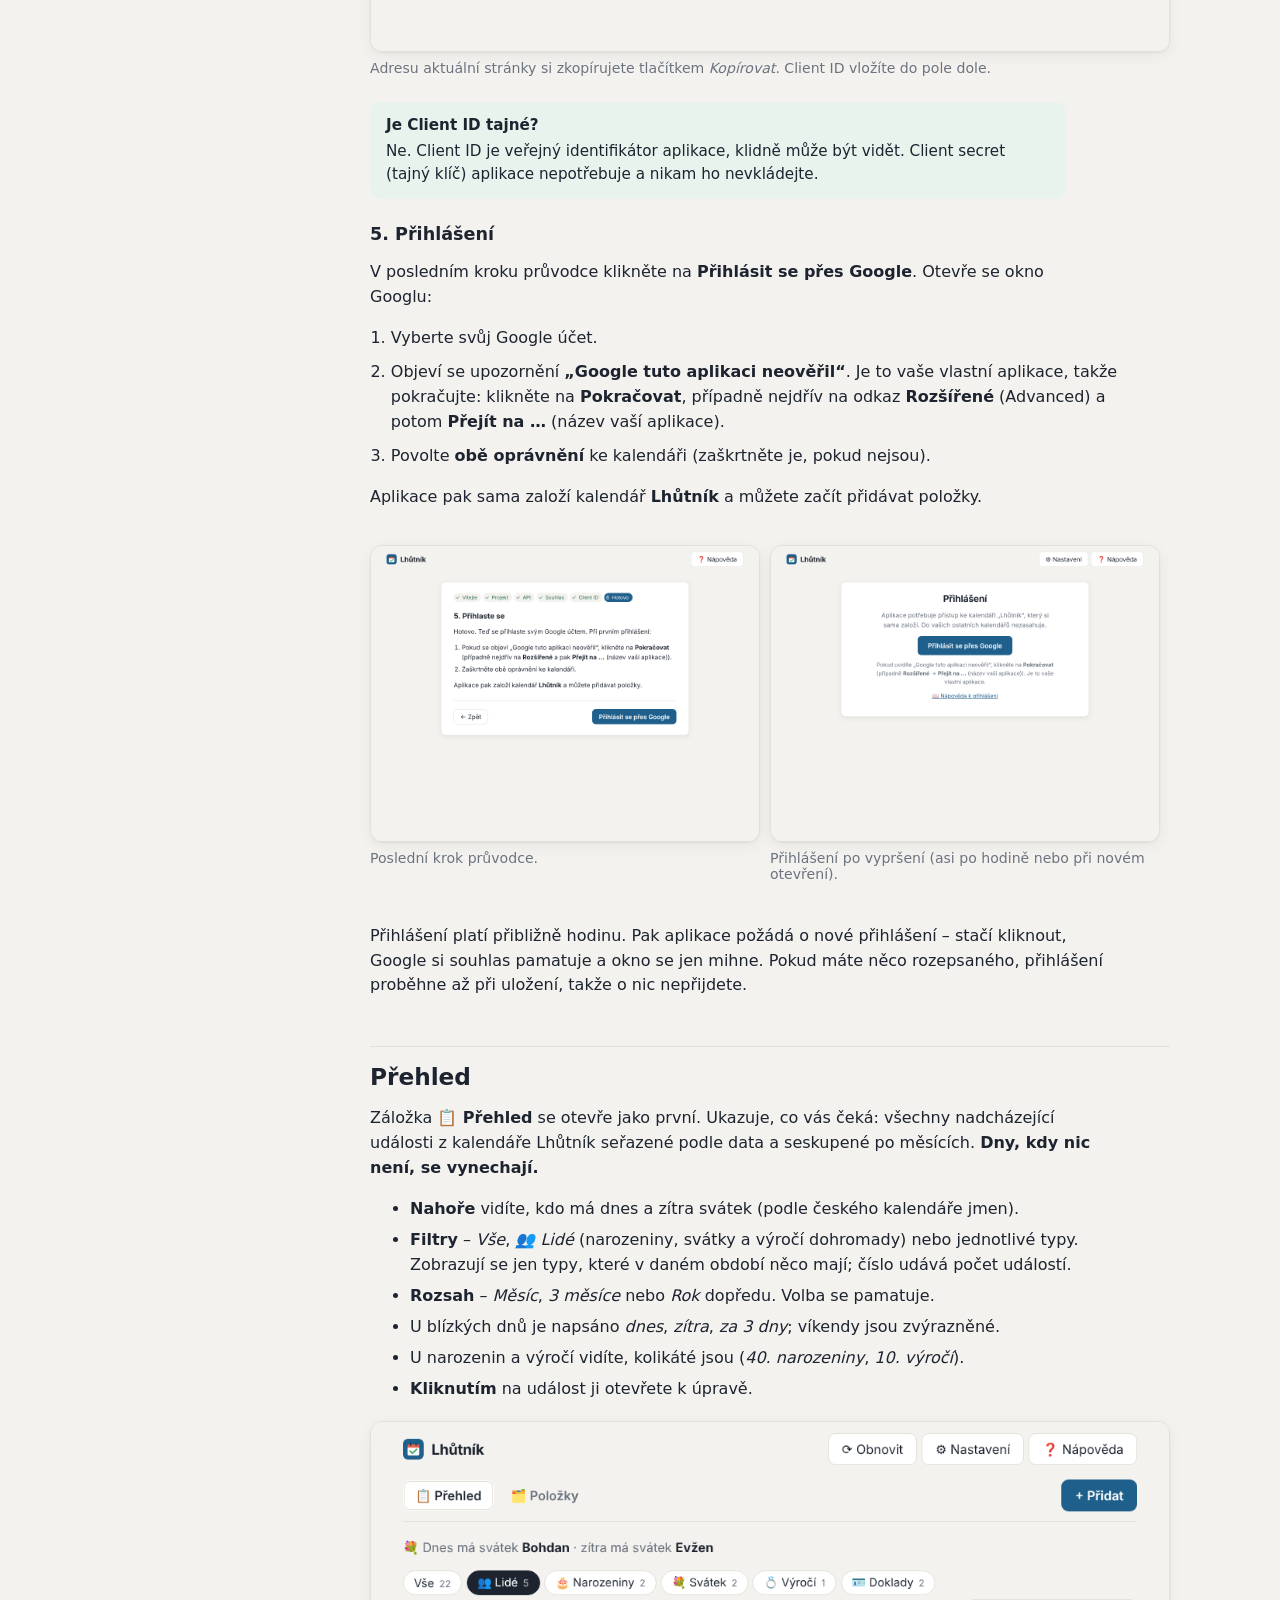
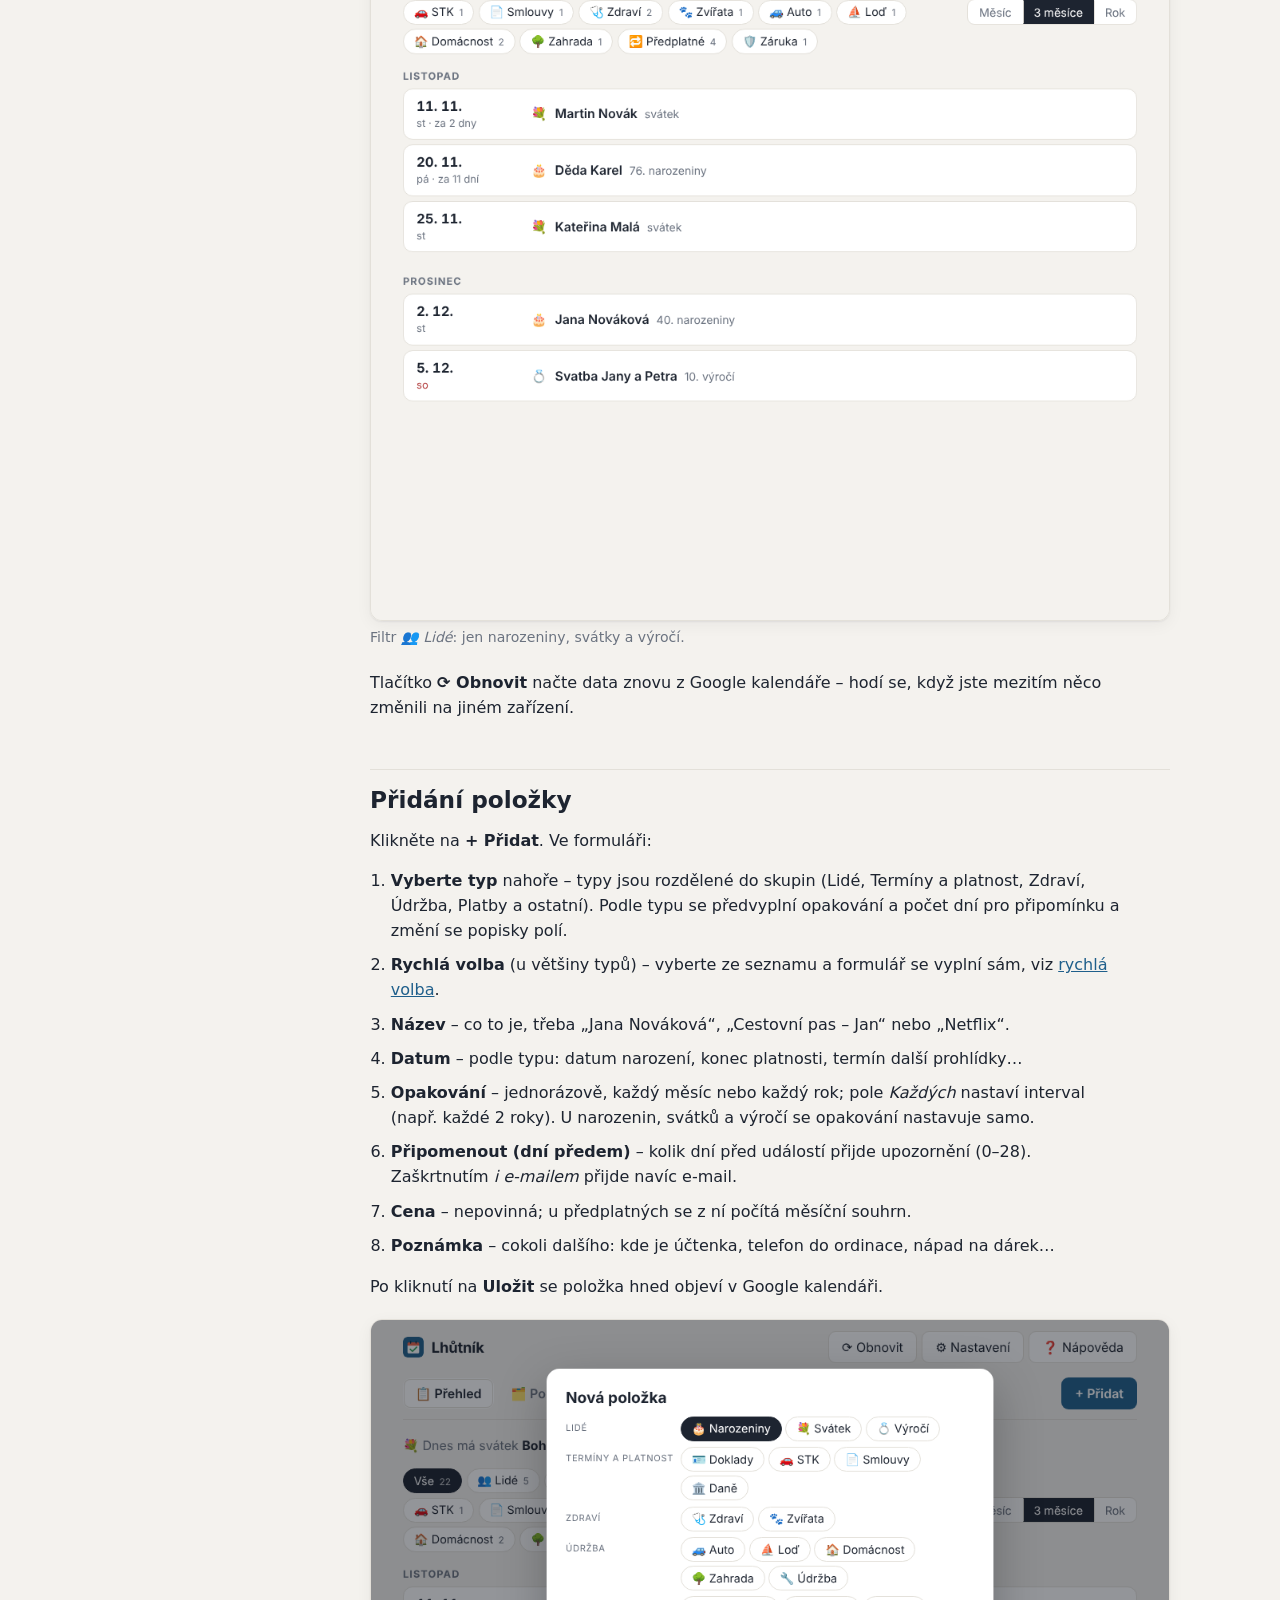
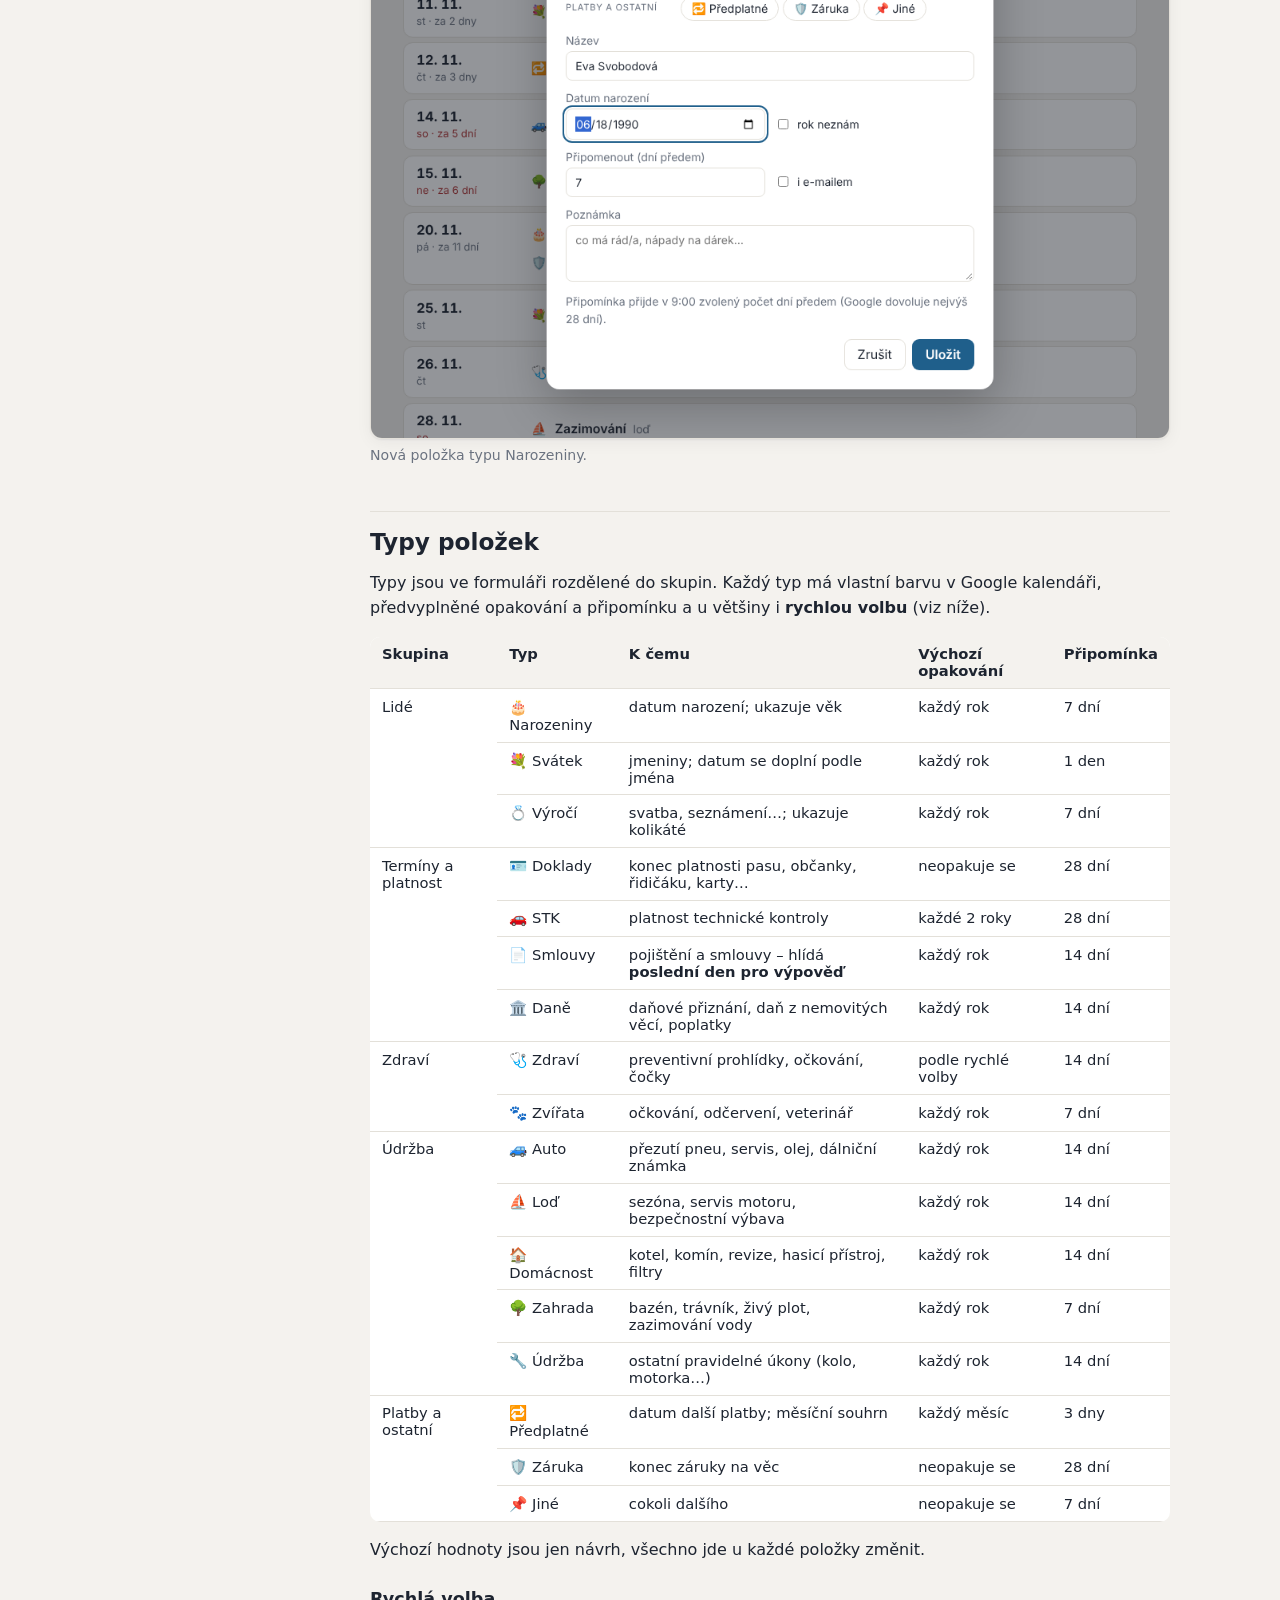
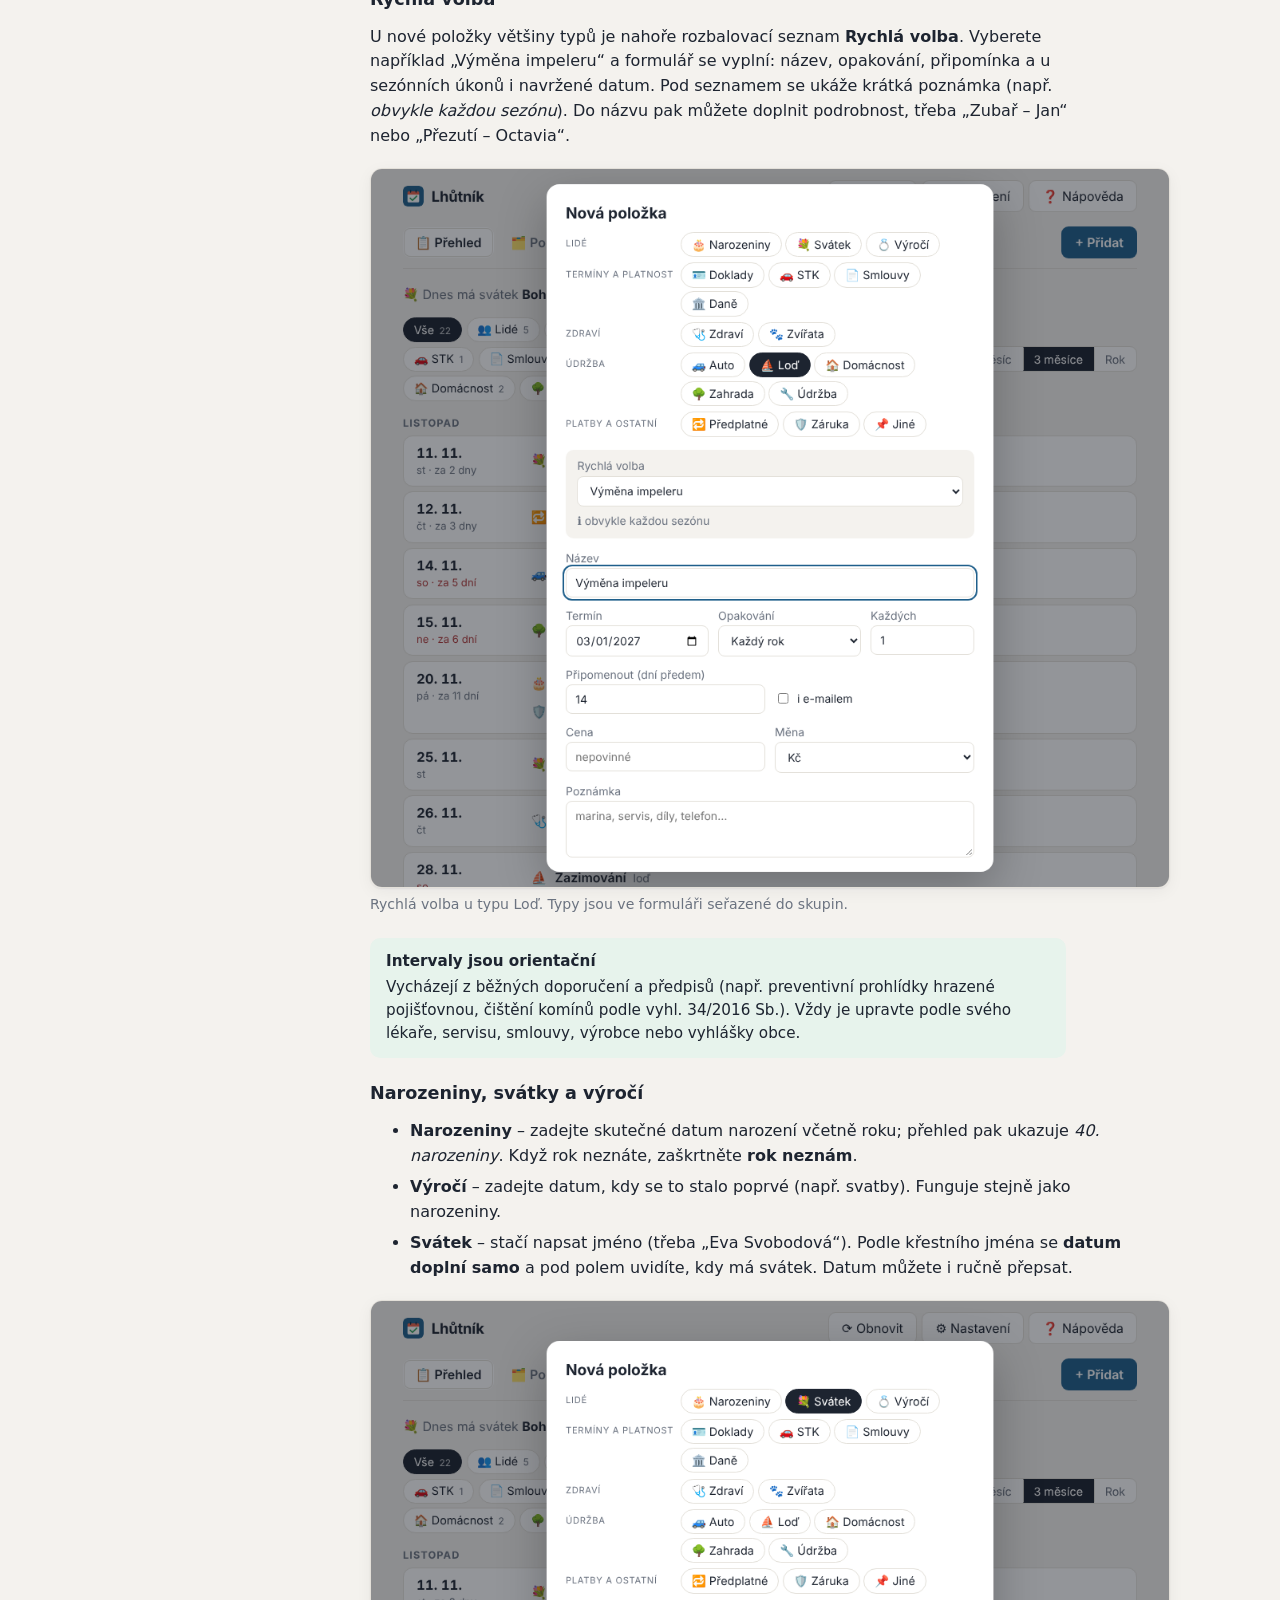
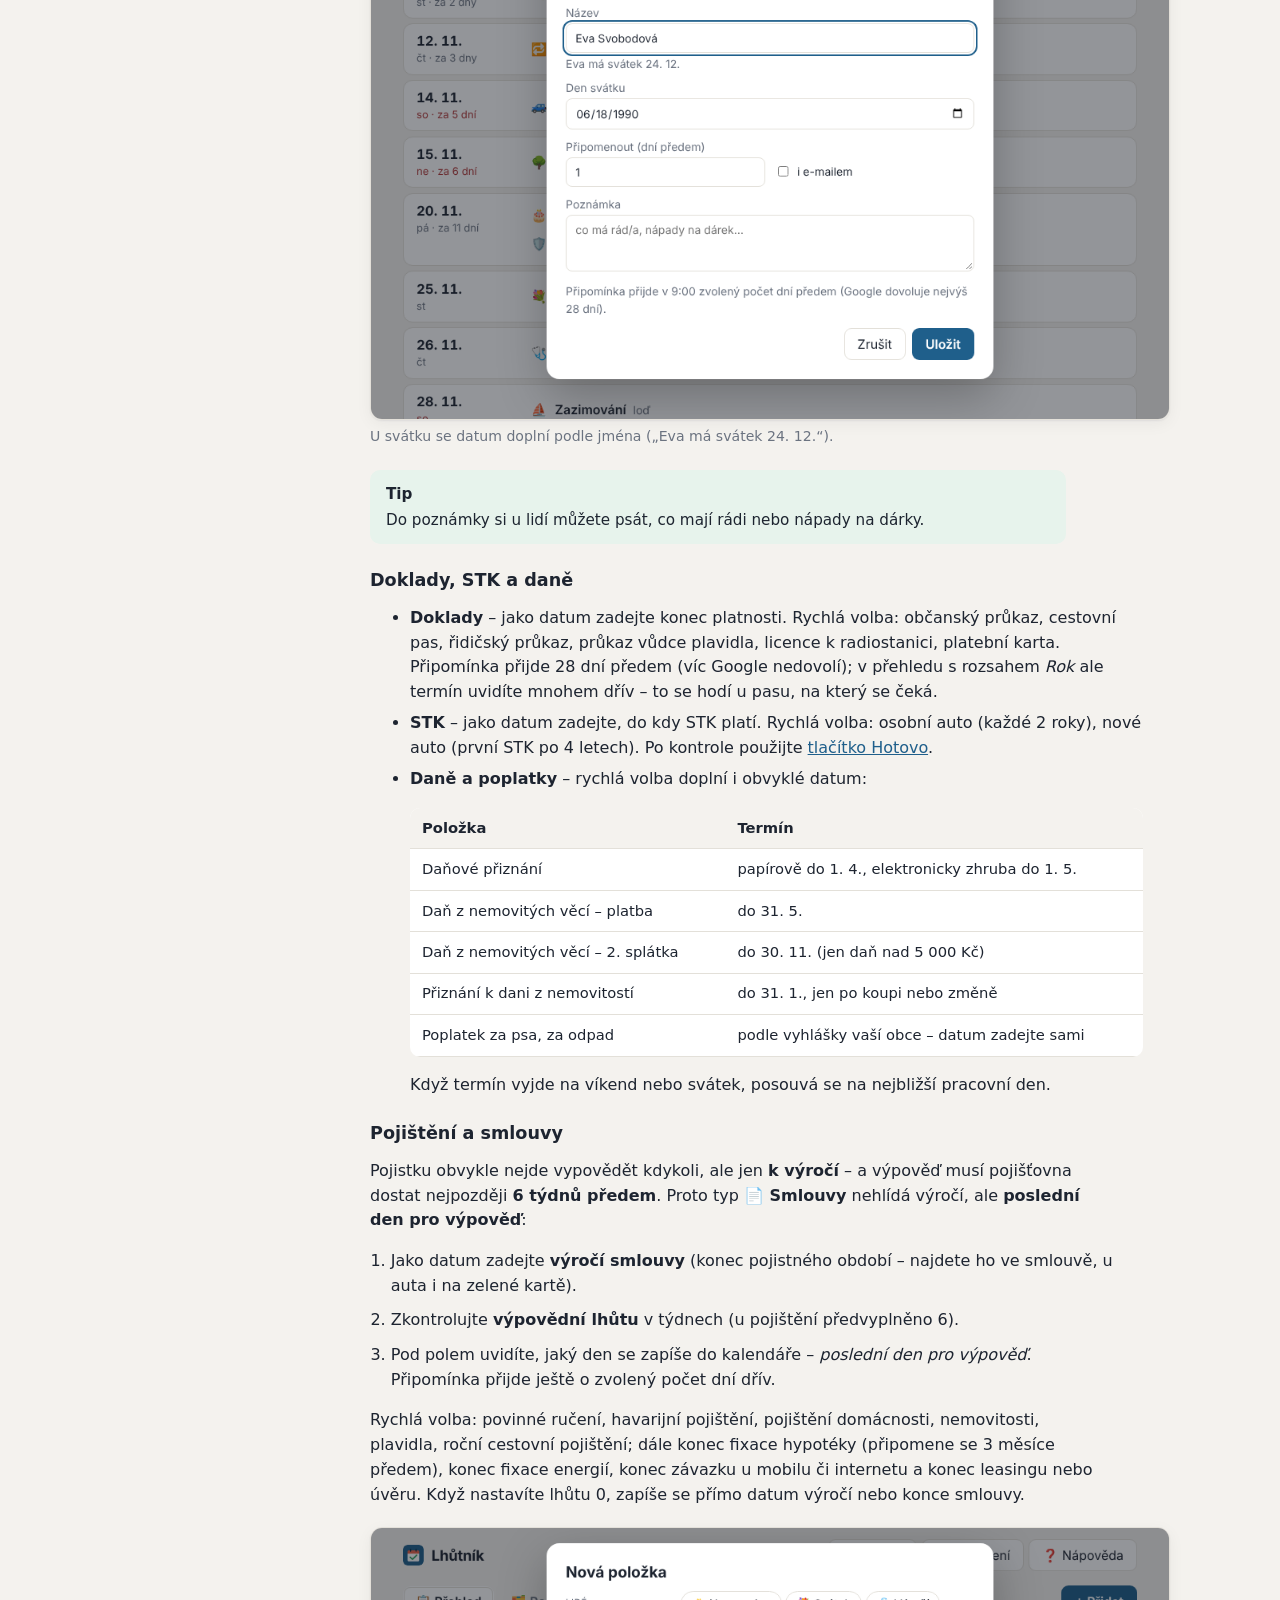
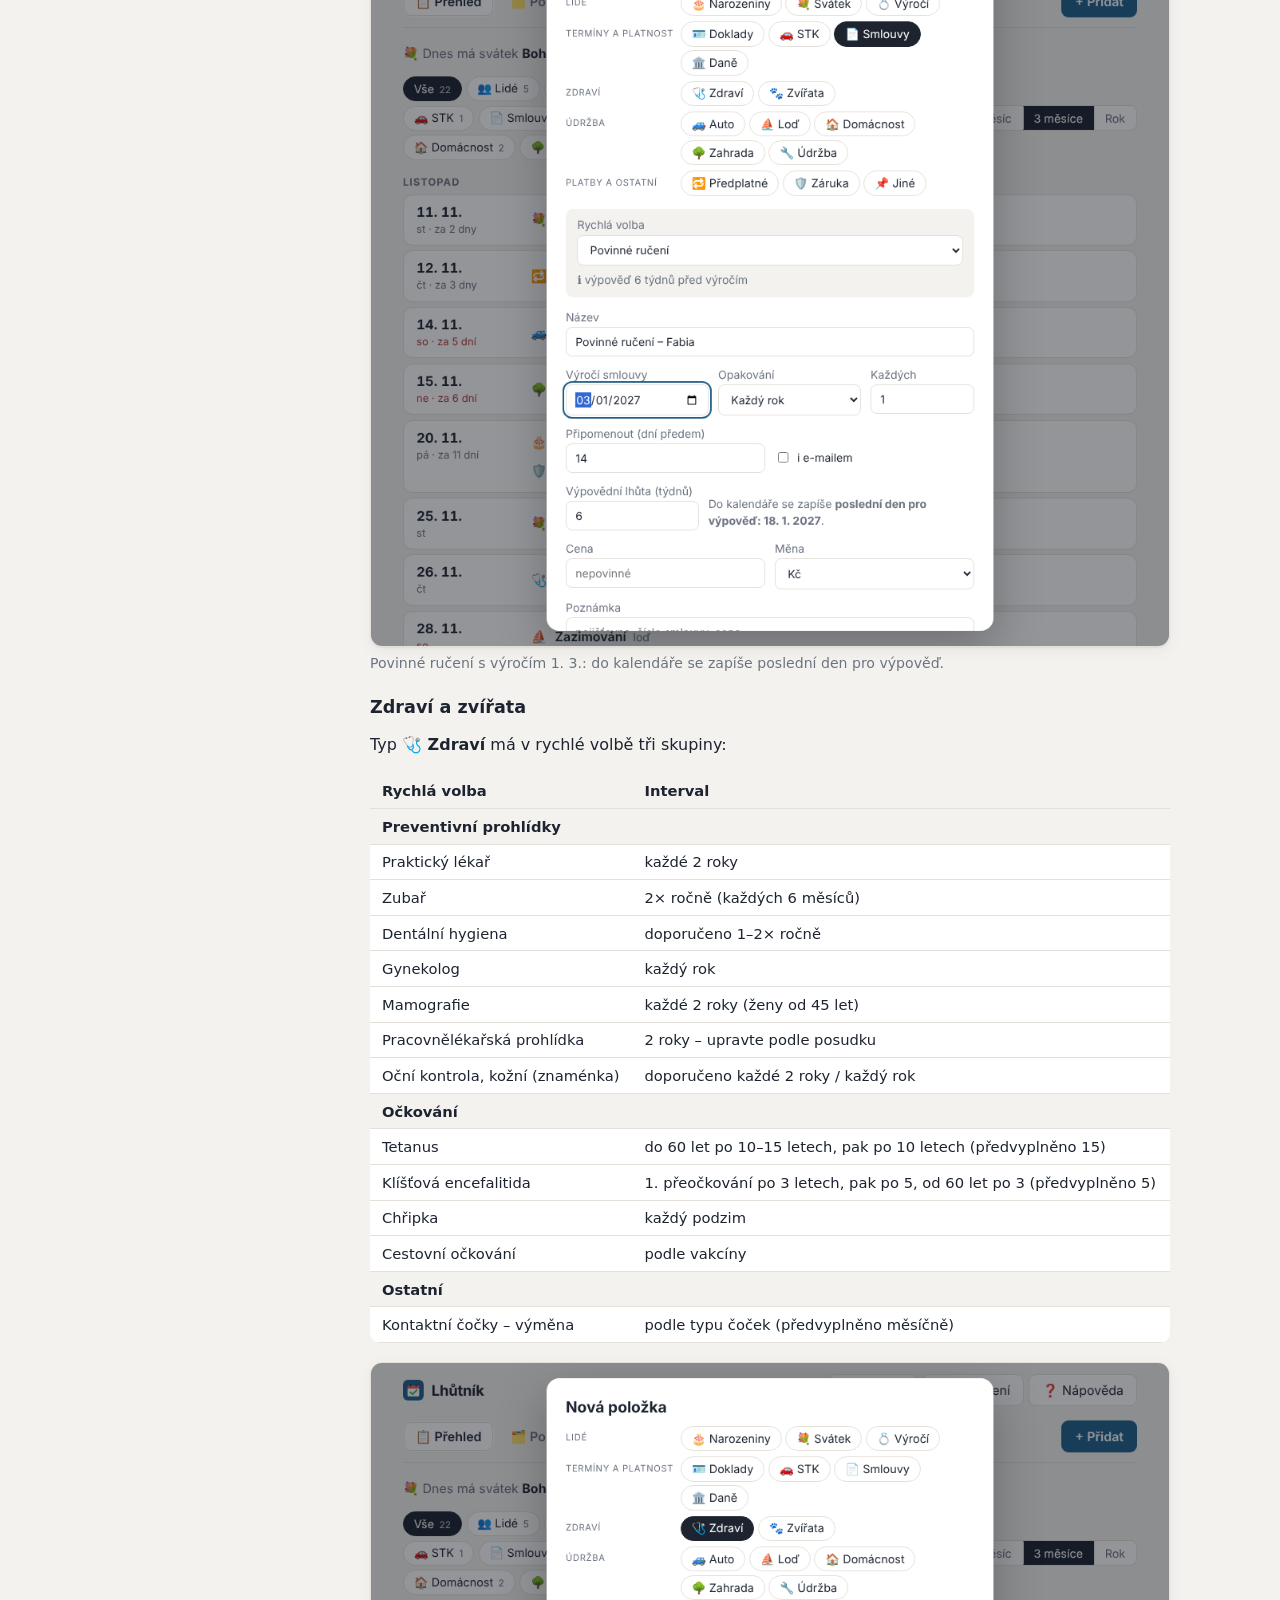
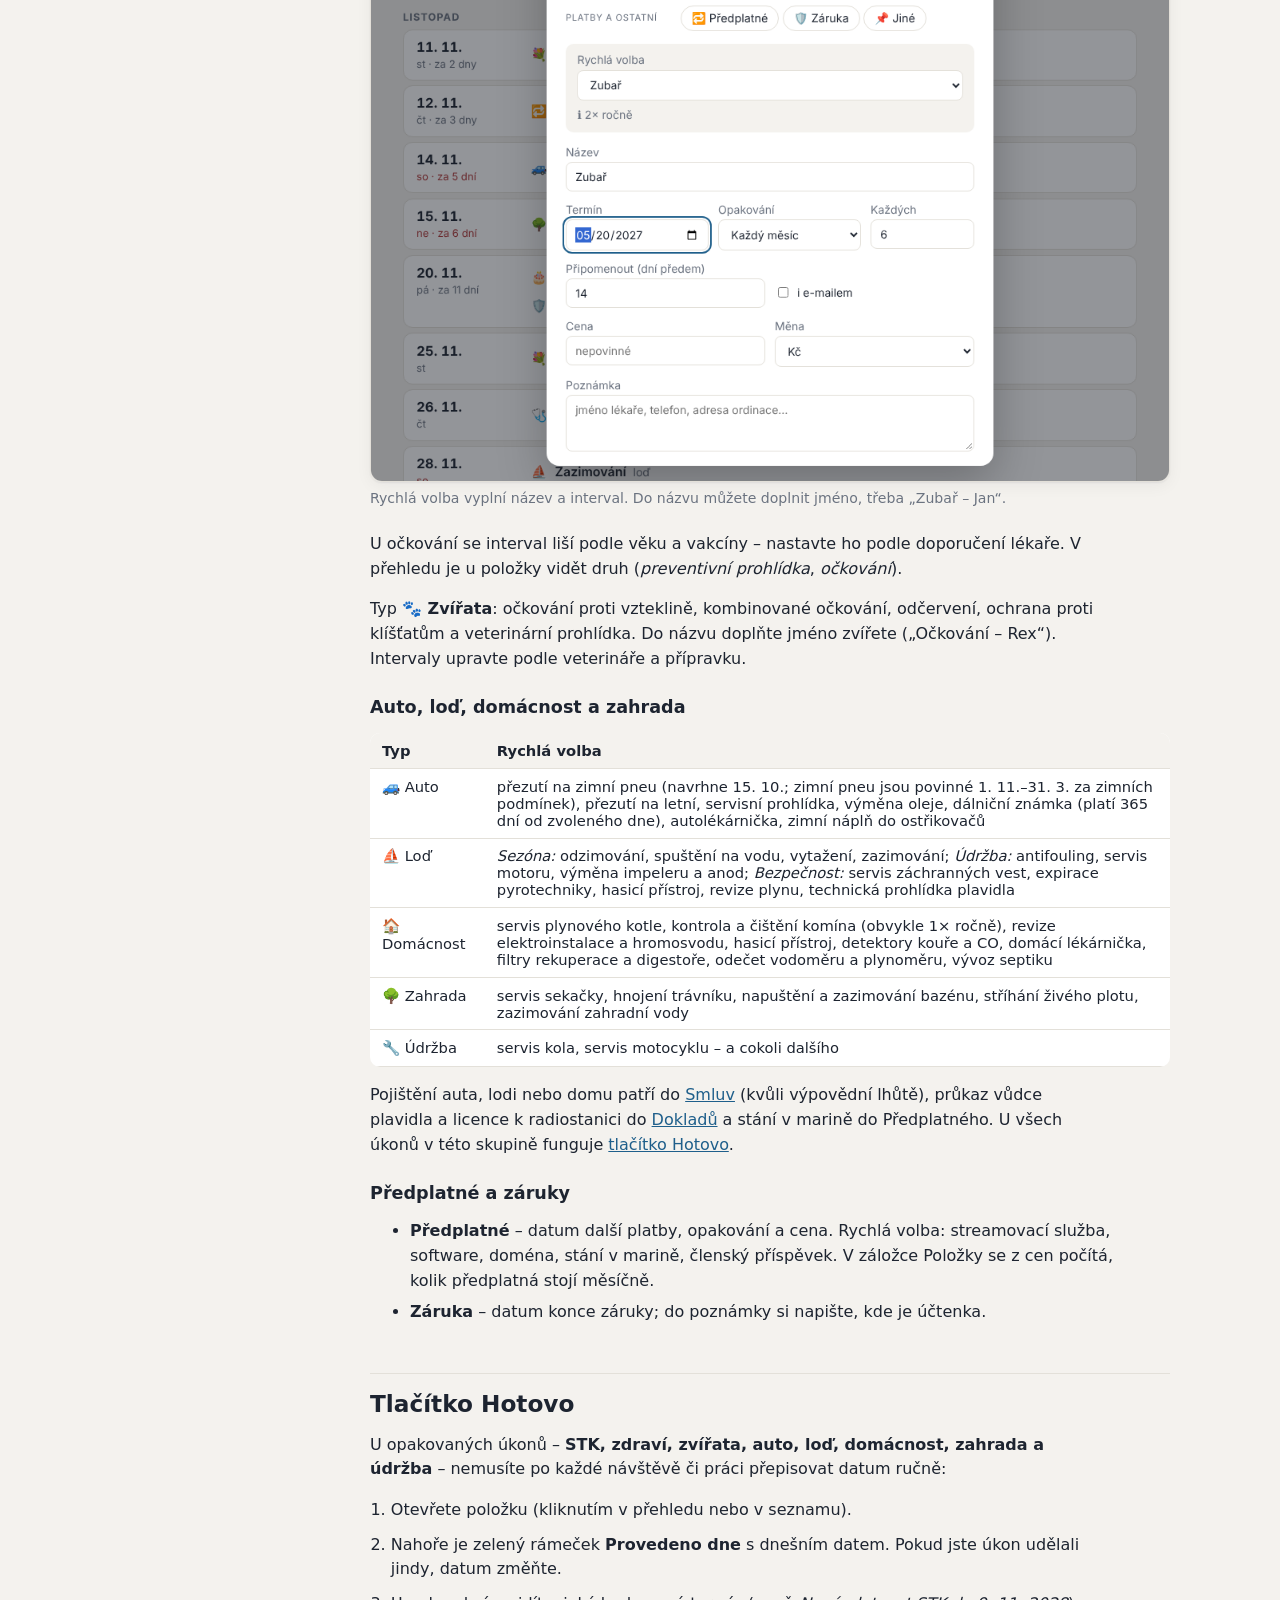
==== commit 6f727a9b: "Data v prohlížeči pod klíči lhutnik.* (přenos ze starých jn.*) - localStorage: lhutnik.clientId, lhu" ====
--- a/help.html
+++ b/help.html
@@ -6,7 +6,7 @@
   <title>Nápověda – Lhůtník</title>
   <link rel="icon" type="image/png" sizes="32x32" href="icons/favicon-32.png">
   <meta name="theme-color" content="#1f5f8b">
-  <link rel="stylesheet" href="styles.css?v=20261109-1820">
+  <link rel="stylesheet" href="styles.css?v=20261109-1830">
   <style>
     .help { display: grid; grid-template-columns: 220px 1fr; gap: 2.5rem; max-width: 1100px; margin: 0 auto; padding: 0 1.25rem 5rem; }
     .toc { position: sticky; top: 1rem; align-self: start; max-height: calc(100vh - 2rem); overflow: auto; font-size: .9rem; }
@@ -114,7 +114,7 @@
           Na počítači ji jde spustit i lokálně přes <code>start.cmd</code> (běží pak na <code>http://localhost:8080</code>).
           Do telefonu ji můžete <a href="#mobil">nainstalovat jako aplikaci</a>.</p>
         <figure>
-          <img src="help/img/prehled.png?v=20261109-1820" alt="Přehled nadcházejících událostí" loading="lazy" width="1000" height="1000">
+          <img src="help/img/prehled.png?v=20261109-1830" alt="Přehled nadcházejících událostí" loading="lazy" width="1000" height="1000">
           <figcaption>Přehled: všechno nadcházející seřazené podle data.</figcaption>
         </figure>
       </section>
@@ -126,7 +126,7 @@
           v Google Cloud: aplikace tak dostane vlastní „klíč“ (<b>Client ID</b>), přes který se pak
           přihlašujete. Trvá to asi 10 minut, je to zdarma a nepotřebujete platební kartu.</p>
         <figure>
-          <img src="help/img/pruvodce-uvod.png?v=20261109-1820" alt="Úvodní obrazovka průvodce" loading="lazy" width="1000" height="760">
+          <img src="help/img/pruvodce-uvod.png?v=20261109-1830" alt="Úvodní obrazovka průvodce" loading="lazy" width="1000" height="760">
           <figcaption>Úvod průvodce. Nahoře vidíte, ve kterém kroku jste.</figcaption>
         </figure>
         <div class="tip"><b>Už máte Client ID?</b>
@@ -144,7 +144,7 @@
           <li>Počkejte, až se projekt vytvoří, a nahoře v liště ho vyberte.</li>
         </ol>
         <figure>
-          <img src="help/img/pruvodce-projekt.png?v=20261109-1820" alt="Krok průvodce: projekt" loading="lazy" width="1000" height="760">
+          <img src="help/img/pruvodce-projekt.png?v=20261109-1830" alt="Krok průvodce: projekt" loading="lazy" width="1000" height="760">
           <figcaption>Průvodce u každého kroku ukazuje přesný postup a odkaz.</figcaption>
         </figure>
 
@@ -185,7 +185,7 @@
           <li>Zkopírujte <b>Client ID</b> (končí na <code>.apps.googleusercontent.com</code>) a vložte ho do průvodce.</li>
         </ol>
         <figure>
-          <img src="help/img/pruvodce-client-id.png?v=20261109-1820" alt="Krok průvodce: Client ID" loading="lazy">
+          <img src="help/img/pruvodce-client-id.png?v=20261109-1830" alt="Krok průvodce: Client ID" loading="lazy">
           <figcaption>Adresu aktuální stránky si zkopírujete tlačítkem <i>Kopírovat</i>. Client ID vložíte do pole dole.</figcaption>
         </figure>
         <div class="tip"><b>Je Client ID tajné?</b>
@@ -203,10 +203,10 @@
         </ol>
         <p>Aplikace pak sama založí kalendář <b>Lhůtník</b> a můžete začít přidávat položky.</p>
         <figure class="half">
-          <img src="help/img/pruvodce-hotovo.png?v=20261109-1820" alt="Poslední krok průvodce" loading="lazy">
+          <img src="help/img/pruvodce-hotovo.png?v=20261109-1830" alt="Poslední krok průvodce" loading="lazy">
           <figcaption>Poslední krok průvodce.</figcaption>
         </figure><figure class="half">
-          <img src="help/img/prihlaseni.png?v=20261109-1820" alt="Obrazovka přihlášení" loading="lazy">
+          <img src="help/img/prihlaseni.png?v=20261109-1830" alt="Obrazovka přihlášení" loading="lazy">
           <figcaption>Přihlášení po vypršení (asi po hodině nebo při novém otevření).</figcaption>
         </figure>
         <p>Přihlášení platí přibližně hodinu. Pak aplikace požádá o nové přihlášení – stačí kliknout,
@@ -230,7 +230,7 @@
           <li><b>Kliknutím</b> na událost ji otevřete k úpravě.</li>
         </ul>
         <figure>
-          <img src="help/img/prehled-lide.png?v=20261109-1820" alt="Přehled s filtrem Lidé" loading="lazy">
+          <img src="help/img/prehled-lide.png?v=20261109-1830" alt="Přehled s filtrem Lidé" loading="lazy">
           <figcaption>Filtr <i>👥 Lidé</i>: jen narozeniny, svátky a výročí.</figcaption>
         </figure>
         <p>Tlačítko <b>⟳ Obnovit</b> načte data znovu z Google kalendáře – hodí se, když jste
@@ -258,7 +258,7 @@
         </ol>
         <p>Po kliknutí na <b>Uložit</b> se položka hned objeví v Google kalendáři.</p>
         <figure>
-          <img src="help/img/formular-narozeniny.png?v=20261109-1820" alt="Formulář nové položky – narozeniny" loading="lazy">
+          <img src="help/img/formular-narozeniny.png?v=20261109-1830" alt="Formulář nové položky – narozeniny" loading="lazy">
           <figcaption>Nová položka typu Narozeniny.</figcaption>
         </figure>
       </section>
@@ -298,7 +298,7 @@
           i navržené datum. Pod seznamem se ukáže krátká poznámka (např. <i>obvykle každou sezónu</i>).
           Do názvu pak můžete doplnit podrobnost, třeba „Zubař – Jan“ nebo „Přezutí – Octavia“.</p>
         <figure>
-          <img src="help/img/formular-lod.png?v=20261109-1820" alt="Formulář s rychlou volbou pro loď" loading="lazy">
+          <img src="help/img/formular-lod.png?v=20261109-1830" alt="Formulář s rychlou volbou pro loď" loading="lazy">
           <figcaption>Rychlá volba u typu Loď. Typy jsou ve formuláři seřazené do skupin.</figcaption>
         </figure>
         <div class="tip"><b>Intervaly jsou orientační</b>
@@ -315,7 +315,7 @@
             <b>datum doplní samo</b> a pod polem uvidíte, kdy má svátek. Datum můžete i ručně přepsat.</li>
         </ul>
         <figure>
-          <img src="help/img/formular-svatek.png?v=20261109-1820" alt="Formulář svátku s automaticky doplněným datem" loading="lazy">
+          <img src="help/img/formular-svatek.png?v=20261109-1830" alt="Formulář svátku s automaticky doplněným datem" loading="lazy">
           <figcaption>U svátku se datum doplní podle jména („Eva má svátek 24. 12.“).</figcaption>
         </figure>
         <div class="tip"><b>Tip</b> Do poznámky si u lidí můžete psát, co mají rádi nebo nápady na dárky.</div>
@@ -357,7 +357,7 @@
           konec fixace energií, konec závazku u mobilu či internetu a konec leasingu nebo úvěru.
           Když nastavíte lhůtu 0, zapíše se přímo datum výročí nebo konce smlouvy.</p>
         <figure>
-          <img src="help/img/formular-smlouva.png?v=20261109-1820" alt="Formulář smlouvy s výpovědní lhůtou" loading="lazy">
+          <img src="help/img/formular-smlouva.png?v=20261109-1830" alt="Formulář smlouvy s výpovědní lhůtou" loading="lazy">
           <figcaption>Povinné ručení s výročím 1. 3.: do kalendáře se zapíše poslední den pro výpověď.</figcaption>
         </figure>
 
@@ -384,7 +384,7 @@
           </tbody>
         </table>
         <figure>
-          <img src="help/img/formular-prohlidky.png?v=20261109-1820" alt="Formulář s rychlou volbou prohlídky" loading="lazy">
+          <img src="help/img/formular-prohlidky.png?v=20261109-1830" alt="Formulář s rychlou volbou prohlídky" loading="lazy">
           <figcaption>Rychlá volba vyplní název a interval. Do názvu můžete doplnit jméno, třeba „Zubař – Jan“.</figcaption>
         </figure>
         <p>U očkování se interval liší podle věku a vakcíny – nastavte ho podle doporučení lékaře.
@@ -441,7 +441,7 @@
         <p>Nový termín = <b>datum provedení + interval opakování</b>. Aplikace si zapamatuje, kdy jste
           úkon provedli naposledy, a ukazuje to v seznamu („naposledy 15. 12. 2024“).</p>
         <figure>
-          <img src="help/img/hotovo.png?v=20261109-1820" alt="Úprava STK s tlačítkem Hotovo" loading="lazy">
+          <img src="help/img/hotovo.png?v=20261109-1830" alt="Úprava STK s tlačítkem Hotovo" loading="lazy">
           <figcaption>Rámeček Hotovo u technické kontroly.</figcaption>
         </figure>
         <div class="tip"><b>Rámeček nevidíte?</b> Objeví se jen u uvedených typů, a to když se položka opakuje.
@@ -463,7 +463,7 @@
           ukazuje naléhavost: <span style="color:var(--warn)">do týdne</span>,
           <span style="color:var(--soon)">do měsíce</span>, <span style="color:var(--bad)">prošlé</span>.</p>
         <figure>
-          <img src="help/img/polozky.png?v=20261109-1820" alt="Seznam položek se souhrnem" loading="lazy">
+          <img src="help/img/polozky.png?v=20261109-1830" alt="Seznam položek se souhrnem" loading="lazy">
           <figcaption>Seznam položek seřazený podle nejbližšího termínu.</figcaption>
         </figure>
       </section>
@@ -502,10 +502,10 @@
           <li><b>⬆ Importovat ze souboru</b> položky ze souboru přidá do kalendáře účtu, který je právě přihlášený.</li>
         </ul>
         <figure class="half">
-          <img src="help/img/nastaveni.png?v=20261109-1820" alt="Nastavení s exportem a importem" loading="lazy">
+          <img src="help/img/nastaveni.png?v=20261109-1830" alt="Nastavení s exportem a importem" loading="lazy">
           <figcaption>Nastavení: přenos položek, instalace aplikace, účet a verze.</figcaption>
         </figure><figure class="half">
-          <img src="help/img/import.png?v=20261109-1820" alt="Náhled importu" loading="lazy">
+          <img src="help/img/import.png?v=20261109-1830" alt="Náhled importu" loading="lazy">
           <figcaption>Před importem uvidíte, co se přidá.</figcaption>
         </figure>
         <h3>Přenos k jinému uživateli</h3>
@@ -571,10 +571,10 @@
         </ul>
         <p>Aplikace se přizpůsobí velikosti displeje i tmavému režimu telefonu.</p>
         <figure class="phone half">
-          <img src="help/img/mobil.png?v=20261109-1820" alt="Aplikace na mobilu" loading="lazy">
+          <img src="help/img/mobil.png?v=20261109-1830" alt="Aplikace na mobilu" loading="lazy">
           <figcaption>Přehled na telefonu. Vpravo nahoře je tlačítko Nainstalovat, když je instalace k dispozici.</figcaption>
         </figure><figure class="half">
-          <img src="help/img/tmavy-rezim.png?v=20261109-1820" alt="Tmavý režim" loading="lazy">
+          <img src="help/img/tmavy-rezim.png?v=20261109-1830" alt="Tmavý režim" loading="lazy">
           <figcaption>Tmavý režim se zapne podle nastavení systému.</figcaption>
         </figure>
       </section>
